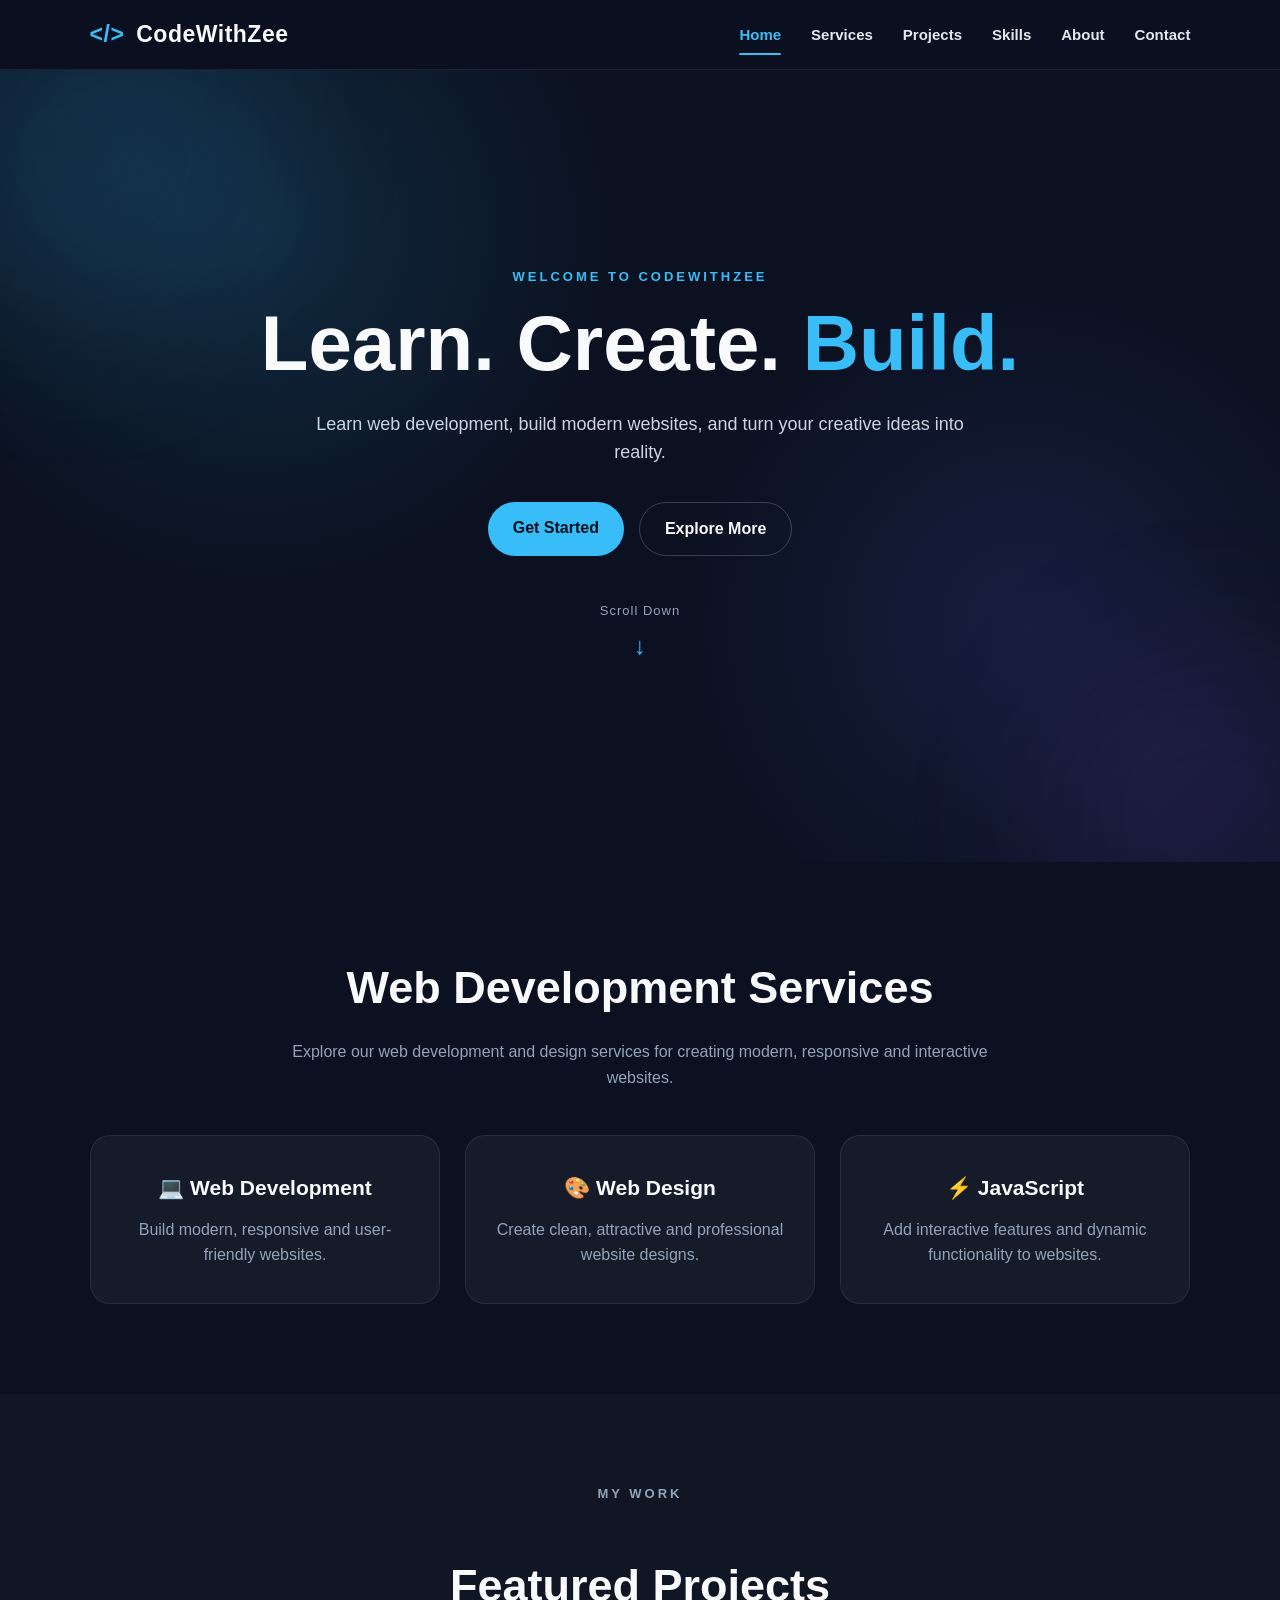
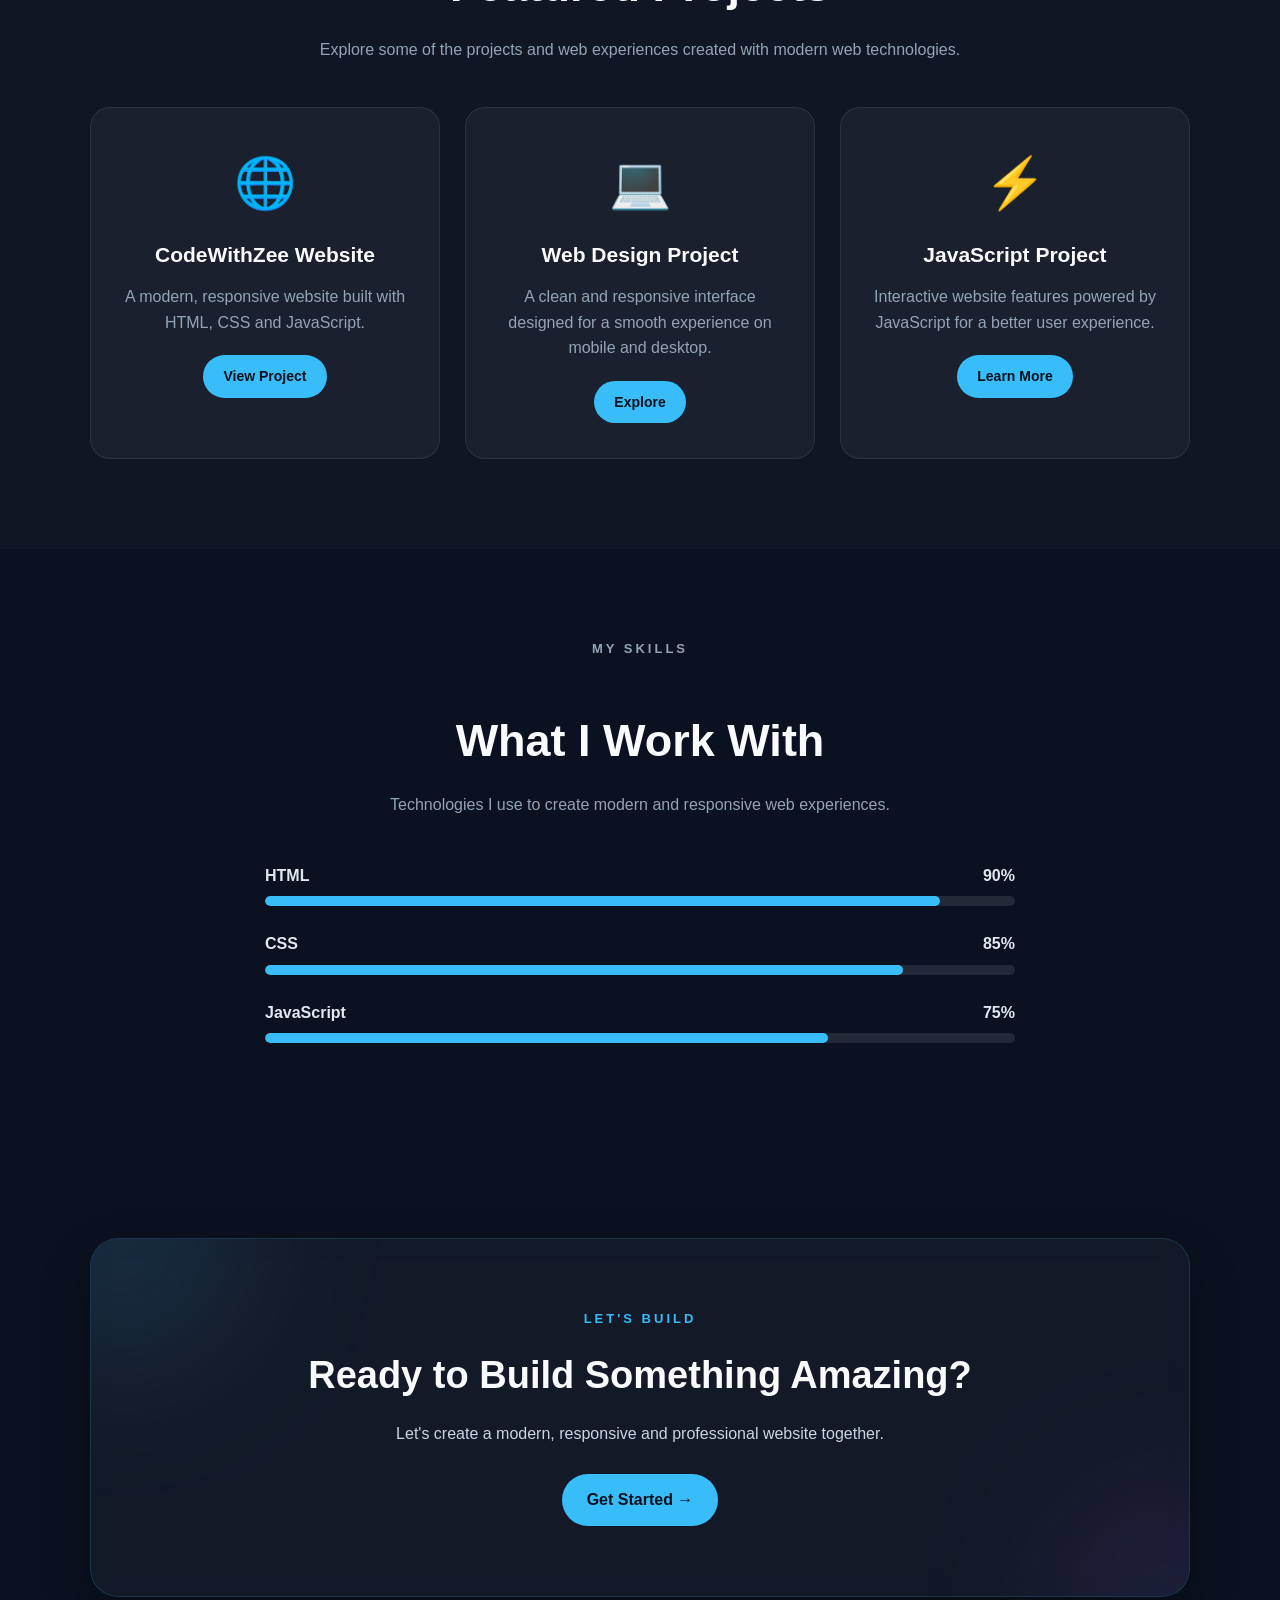
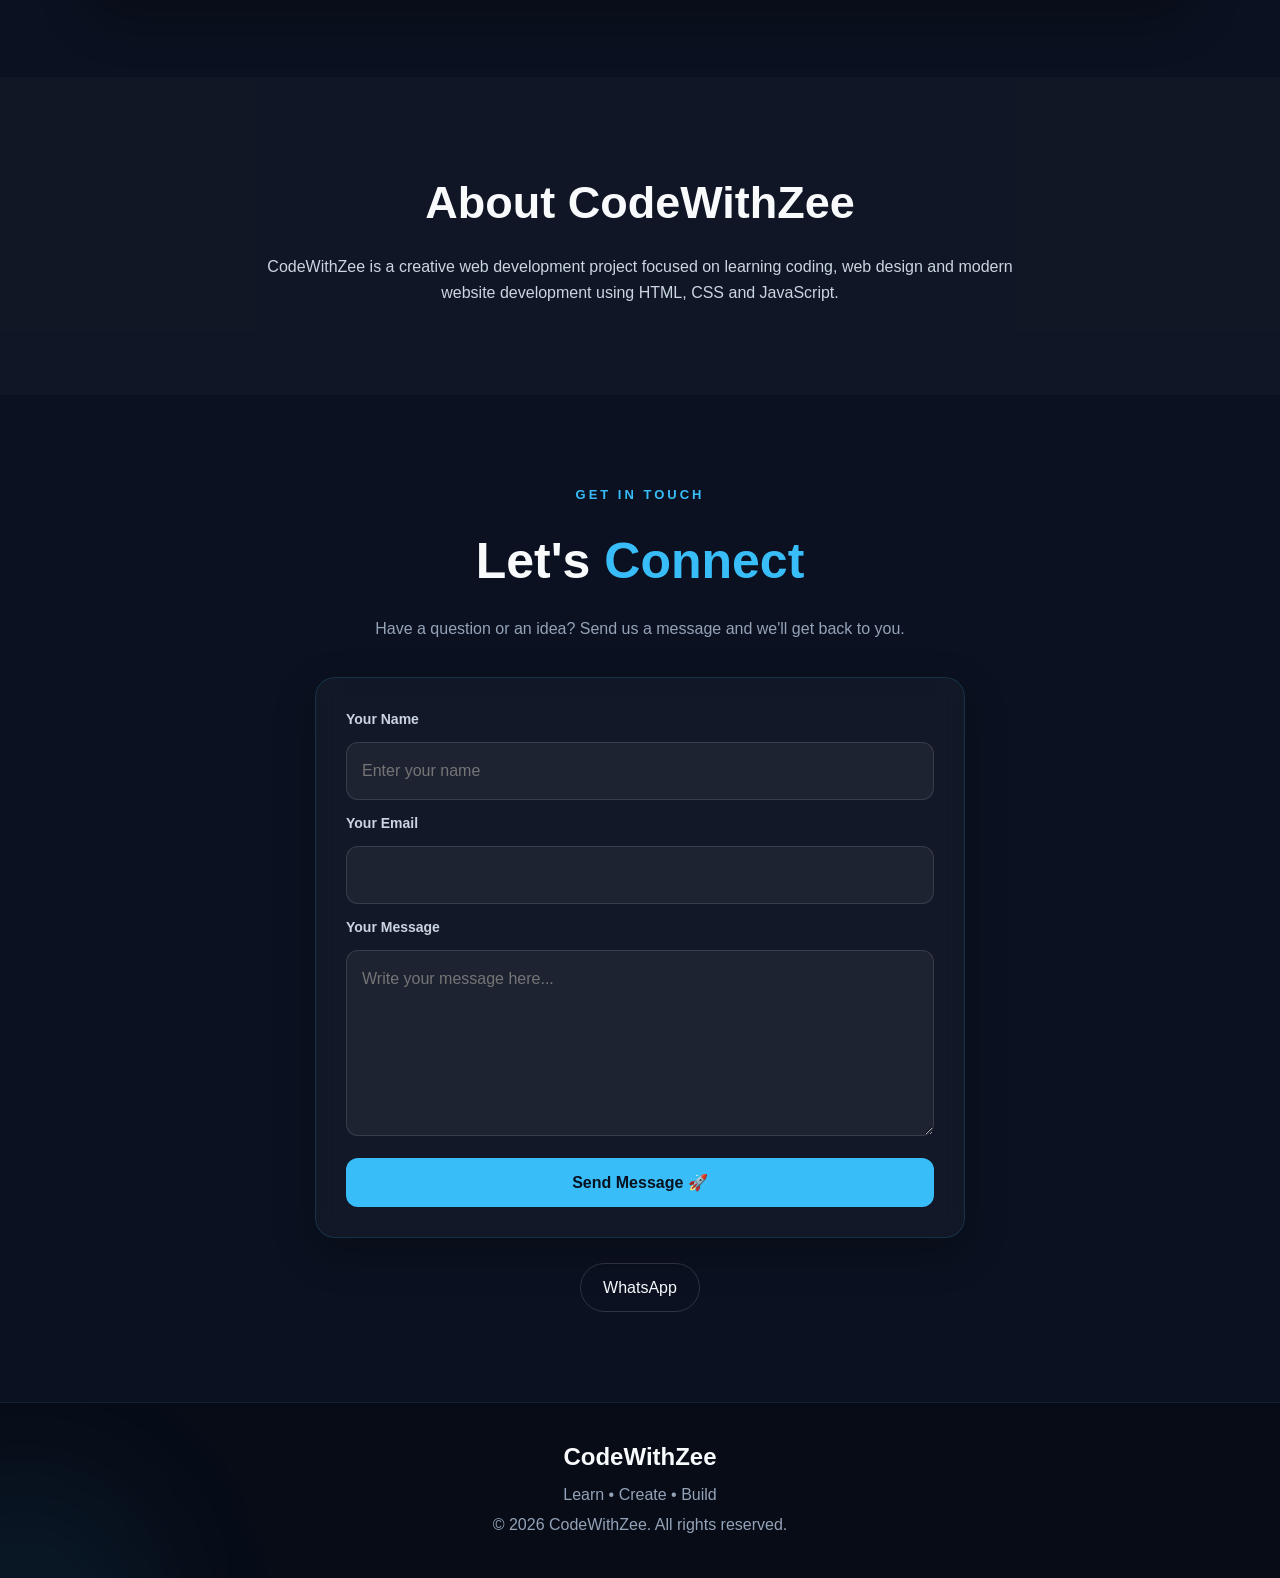
==== index.html @ 635f79d9 "Add files via upload" ====
<!DOCTYPE html><html lang="en"><head>
    <meta charset="UTF-8">
    <meta name="viewport" content="width=device-width, initial-scale=1.0"><meta name="google-site-verification"
    content="DafrLGyubxHYCzfOls7-y7Lkz924nJM7RMqvcfP1oYg">

<title>CodeWithZee | Learn Web Development & Build Modern Websites</title>

<meta name="description"
    content="CodeWithZee helps you learn web development, create modern websites, and build your coding skills with HTML, CSS and JavaScript.">

<meta name="keywords"
    content="CodeWithZee, web development, web design, learn coding, HTML, CSS, JavaScript, modern websites">

<meta name="author" content="CodeWithZee">
<meta name="robots" content="index, follow">

<link rel="canonical"
    href="https://zubairahmad9477-art.github.io/Codex.Zee/">

<!-- Open Graph -->
<meta property="og:title"
    content="CodeWithZee | Learn Web Development">

<meta property="og:description"
    content="Learn web development, create modern websites and build your coding skills with CodeWithZee.">

<meta property="og:type" content="website">

<meta property="og:url"
    content="https://zubairahmad9477-art.github.io/Codex.Zee/">

<link rel="stylesheet" href="style.css">

<link rel="icon"
    type="image/svg+xml"
    href="favicon.svg">

</head><body><!-- NAVIGATION -->
<nav class="navbar" aria-label="Main navigation">

    <div class="logo">
        <span>&lt;/&gt;</span> CodeWithZee
    </div>

    <button
        class="menu-toggle"
        type="button"
        aria-label="Open navigation menu">
        ☰
    </button>

    <div class="nav-links">
        <a href="#home">Home</a>
        <a href="#services">Services</a>
        <a href="#projects">Projects</a>
        <a href="#skills">Skills</a>
        <a href="#about">About</a>
        <a href="#contact">Contact</a>
    </div>

</nav>


<main>

    <!-- HOME -->
    <section id="home" class="hero">

        <div class="hero-content">

            <p class="hero-tag">
                WELCOME TO CODEWITHZEE
            </p>

            <h1>
                Learn. Create. <span>Build.</span>
            </h1>

            <p class="hero-description">
                Learn web development, build modern websites,
                and turn your creative ideas into reality.
            </p>

            <div class="hero-buttons">

                <a href="#services" class="hero-btn">
                    Get Started
                </a>

                <a href="#about"
                    class="hero-btn secondary-btn">
                    Explore More
                </a>

            </div>

            <div class="scroll-indicator">
                <span>Scroll Down</span>
                <div class="scroll-arrow">↓</div>
            </div>

        </div>

    </section>


    <!-- SERVICES -->
    <section id="services" class="section">

        <h2>Web Development Services</h2>

        <p>
            Explore our web development and design services
            for creating modern, responsive and interactive websites.
        </p>

        <div class="cards">

            <article class="card">

                <h3>💻 Web Development</h3>

                <p>
                    Build modern, responsive and
                    user-friendly websites.
                </p>

            </article>


            <article class="card">

                <h3>🎨 Web Design</h3>

                <p>
                    Create clean, attractive and
                    professional website designs.
                </p>

            </article>


            <article class="card">

                <h3>⚡ JavaScript</h3>

                <p>
                    Add interactive features and
                    dynamic functionality to websites.
                </p>

            </article>

        </div>

    </section>


    <!-- PROJECTS -->
    <section id="projects" class="section projects-section">

        <p class="hero-tag">
            MY WORK
        </p>

        <h2>
            Featured Projects
        </h2>

        <p>
            Explore some of the projects and web experiences
            created with modern web technologies.
        </p>

        <div class="cards">

            <article class="card project-card">

                <div class="project-icon">
                    🌐
                </div>

                <h3>
                    CodeWithZee Website
                </h3>

                <p>
                    A modern, responsive website built with
                    HTML, CSS and JavaScript.
                </p>

                <a href="#home" class="hero-btn">
                    View Project
                </a>

            </article>


            <article class="card project-card">

                <div class="project-icon">
                    💻
                </div>

                <h3>
                    Web Design Project
                </h3>

                <p>
                    A clean and responsive interface designed
                    for a smooth experience on mobile and desktop.
                </p>

                <a href="#services" class="hero-btn">
                    Explore
                </a>

            </article>


            <article class="card project-card">

                <div class="project-icon">
                    ⚡
                </div>

                <h3>
                    JavaScript Project
                </h3>

                <p>
                    Interactive website features powered by
                    JavaScript for a better user experience.
                </p>

                <a href="#contact" class="hero-btn">
                    Learn More
                </a>

            </article>

        </div>

    </section>


    <!-- SKILLS -->
    <section id="skills" class="section skills-section">

        <p class="hero-tag">
            MY SKILLS
        </p>

        <h2>
            What I Work With
        </h2>

        <p>
            Technologies I use to create modern and responsive
            web experiences.
        </p>

        <div class="skills-list">

            <div class="skill">

                <div class="skill-info">
                    <span>HTML</span>
                    <span>90%</span>
                </div>

                <div class="skill-bar">
                    <span style="width: 90%;"></span>
                </div>

            </div>


            <div class="skill">

                <div class="skill-info">
                    <span>CSS</span>
                    <span>85%</span>
                </div>

                <div class="skill-bar">
                    <span style="width: 85%;"></span>
                </div>

            </div>


            <div class="skill">

                <div class="skill-info">
                    <span>JavaScript</span>
                    <span>75%</span>
                </div>

                <div class="skill-bar">
                    <span style="width: 75%;"></span>
                </div>

            </div>

        </div>

    </section>


    <!-- CTA -->
    <section class="cta-section">

        <div class="cta-content">

            <p class="hero-tag">
                LET'S BUILD
            </p>

            <h2>
                Ready to Build Something Amazing?
            </h2>

            <p>
                Let's create a modern, responsive and professional
                website together.
            </p>

            <a href="#contact" class="hero-btn">
                Get Started →
            </a>

        </div>

    </section>


    <!-- ABOUT -->
    <section id="about" class="section">

        <h2>
            About CodeWithZee
        </h2>

        <p>
            CodeWithZee is a creative web development project
            focused on learning coding, web design and modern
            website development using HTML, CSS and JavaScript.
        </p>

    </section>


    <!-- CONTACT -->
    <section id="contact"
        class="section contact-section">

        <div class="contact-container">

            <div class="contact-heading">

                <p class="contact-tag">
                    GET IN TOUCH
                </p>

                <h2>
                    Let's <span>Connect</span>
                </h2>

                <p>
                    Have a question or an idea?
                    Send us a message and we'll get back to you.
                </p>

            </div>

            <!-- CONTACT FORM -->
<form
    class="contact-form"
    action="https://formspree.io/f/xoeqkjyp"
    method="POST">

    <label for="name">Your Name</label>
    <input
        type="text"
        id="name"
        name="name"
        placeholder="Enter your name"
        autocomplete="name"
        required>

    <label for="email">Your Email</label>
    <input
        type="email"
        id="email"
        name="email"
        placeholder "your email"
        autocomplete="email"
        required>

    <label for="message">Your Message</label>
    <textarea
        id="message"
        name="message"
        placeholder="Write your message here..."
        rows="6"
        required></textarea>

    <button type="submit">
        Send Message 🚀
    </button>
</form>
            <!-- SOCIAL LINKS -->
            <div class="social-links">

                <a
                    href="https://wa.me/923018339477"
                    class="social-btn"
                    target="_blank"
                    rel="noopener">
                    WhatsApp
                </a>

            </div>

        </div>

    </section>

</main>


<!-- FOOTER -->
<footer>

    <h2>
        CodeWithZee
    </h2>

    <p>
        Learn • Create • Build
    </p>

    <p>
        © 2026 CodeWithZee. All rights reserved.
    </p>

</footer>


<!-- BACK TO TOP -->
<button
    id="top-btn"
    aria-label="Back to top">
    ↑
</button>


<!-- JAVASCRIPT -->
<script src="script.js"></script>

</body></html>
---- style.css ----
* {
  margin: 0;
  padding: 0;
  box-sizing: border-box;
  }

html {
scroll-behavior: smooth;
}

body {
font-family: Arial, sans-serif;
background: #0b1120;
color: #f8fafc;
line-height: 1.6;
overflow-x: hidden;
}

/* =========================
NAVBAR
========================= */

.navbar {
width: 100%;
min-height: 70px;
padding: 15px 7%;
display: flex;
align-items: center;
justify-content: space-between;
position: sticky;
top: 0;
z-index: 1000;
background: rgba(11, 17, 32, 0.92);
backdrop-filter: blur(12px);
border-bottom: 1px solid rgba(255, 255, 255, 0.08);
}

.logo {
font-size: 23px;
font-weight: 700;
letter-spacing: 0.5px;
transition: transform 0.3s ease, text-shadow 0.3s ease;
}

.logo:hover {
transform: scale(1.05);
text-shadow: 0 0 15px rgba(56, 189, 248, 0.7);
}

.logo span {
color: #38bdf8;
margin-right: 5px;
display: inline-block;
transition: transform 0.4s ease;
}

.logo:hover span {
transform: rotate(-8deg) scale(1.1);
}

.nav-links {
display: flex;
gap: 30px;
}

.nav-links a {
color: #e2e8f0;
text-decoration: none;
font-size: 15px;
font-weight: 600;
transition: 0.3s;
position: relative;
}

.nav-links a:hover,
.nav-links a.active {
color: #38bdf8;
}

.nav-links a.active::after {
content: "";
position: absolute;
left: 0;
bottom: -8px;
width: 100%;
height: 2px;
background: #38bdf8;
border-radius: 5px;
}

.menu-toggle {
display: none;
border: 0;
background: transparent;
color: white;
font-size: 28px;
cursor: pointer;
transition: transform 0.3s ease;
}

.menu-toggle:active {
transform: scale(0.9);
}

/* =========================
HERO
========================= */

.hero {
min-height: 88vh;
padding: 100px 7%;
display: flex;
align-items: center;
justify-content: center;
text-align: center;
position: relative;
overflow: hidden;

background:
    radial-gradient(
        circle at 20% 20%,
        rgba(56, 189, 248, 0.15),
        transparent 30%
    ),
    radial-gradient(
        circle at 80% 70%,
        rgba(99, 102, 241, 0.15),
        transparent 30%
    );

}

.hero::before {
content: "";
position: absolute;
width: 350px;
height: 350px;
background: rgba(56, 189, 248, 0.12);
border-radius: 50%;
filter: blur(80px);
top: -100px;
left: -100px;
animation: heroGlow 5s ease-in-out infinite alternate;
}

.hero::after {
content: "";
position: absolute;
width: 300px;
height: 300px;
background: rgba(139, 92, 246, 0.12);
border-radius: 50%;
filter: blur(80px);
bottom: -100px;
right: -80px;
animation: heroGlow 6s ease-in-out infinite alternate;
}

.hero-content {
max-width: 850px;
animation: fadeUp 1s ease forwards;
position: relative;
z-index: 2;
}

.hero-tag,
.contact-tag {
color: #38bdf8;
font-size: 13px;
font-weight: 700;
letter-spacing: 3px;
margin-bottom: 15px;
}

.hero h1 {
font-size: clamp(42px, 8vw, 78px);
line-height: 1.05;
margin-bottom: 25px;
}

.hero h1 span,
.contact-heading h2 span {
color: #38bdf8;
}

.hero-description {
max-width: 650px;
margin: auto;
color: #cbd5e1;
font-size: 18px;
}

.hero-buttons {
margin-top: 35px;
display: flex;
justify-content: center;
gap: 15px;
flex-wrap: wrap;
}

.hero-btn {
display: inline-block;
padding: 13px 25px;
border-radius: 30px;
background: #38bdf8;
color: #07111f;
text-decoration: none;
font-weight: 700;
transition: 0.3s;
}

.hero-btn:hover {
transform: translateY(-4px);
box-shadow: 0 12px 30px rgba(56, 189, 248, 0.25);
}

.secondary-btn {
background: transparent;
color: #f8fafc;
border: 1px solid rgba(255, 255, 255, 0.2);
}

/* =========================
SCROLL INDICATOR
========================= */

.scroll-indicator {
margin-top: 45px;
text-align: center;
animation: scrollFloat 2s ease-in-out infinite;
}

.scroll-indicator span {
display: block;
font-size: 13px;
color: #94a3b8;
letter-spacing: 1px;
}

.scroll-arrow {
font-size: 24px;
color: #38bdf8;
margin-top: 5px;
}

/* =========================
SECTIONS
========================= */

.section {
padding: 90px 7%;
text-align: center;
}

.section h2 {
font-size: clamp(30px, 5vw, 45px);
margin-bottom: 15px;
}

.section > p {
max-width: 700px;
margin: 0 auto 45px;
color: #94a3b8;
}

/* =========================
CARDS
========================= */

.cards {
max-width: 1100px;
margin: auto;
display: grid;
grid-template-columns: repeat(3, 1fr);
gap: 25px;
}

.card {
padding: 35px 25px;
border-radius: 20px;
background: rgba(255, 255, 255, 0.045);
border: 1px solid rgba(255, 255, 255, 0.08);
transition: 0.35s;
}

.card:hover {
transform: translateY(-10px);
border-color: rgba(56, 189, 248, 0.5);
box-shadow: 0 18px 40px rgba(0, 0, 0, 0.25);
}

.card h3 {
margin-bottom: 12px;
font-size: 21px;
}

.card p {
color: #94a3b8;
}

/* =========================
PROJECTS
========================= */

.projects-section {
background: rgba(255, 255, 255, 0.018);
}

.project-card {
display: flex;
flex-direction: column;
align-items: center;
}

.project-icon {
font-size: 50px;
margin-bottom: 15px;
}

.project-card .hero-btn {
margin-top: 20px;
padding: 10px 20px;
font-size: 14px;
}

/* =========================
SKILLS
========================= */

.skills-section {
max-width: 1000px;
margin: auto;
}

.skills-list {
max-width: 750px;
margin: 40px auto 0;
text-align: left;
}

.skill {
margin-bottom: 25px;
}

.skill-info {
display: flex;
justify-content: space-between;
margin-bottom: 8px;
font-weight: 700;
color: #e2e8f0;
}

.skill-bar {
width: 100%;
height: 10px;
border-radius: 20px;
background: rgba(255, 255, 255, 0.1);
overflow: hidden;
}

.skill-bar span {
display: block;
height: 100%;
border-radius: 20px;
background: #38bdf8;
transform-origin: left;
animation: skillFill 1.5s ease forwards;
}

/* =========================
CTA
========================= */

.cta-section {
max-width: 1100px;
margin: 80px auto;
padding: 70px 25px;
text-align: center;
border: 1px solid rgba(56, 189, 248, 0.18);
border-radius: 28px;
background: rgba(255, 255, 255, 0.035);
backdrop-filter: blur(12px);
box-shadow: 0 20px 50px rgba(0, 0, 0, 0.3);
position: relative;
overflow: hidden;
}

.cta-section::before {
content: "";
position: absolute;
width: 260px;
height: 260px;
border-radius: 50%;
background: rgba(56, 189, 248, 0.12);
filter: blur(70px);
top: -130px;
left: -100px;
animation: ctaGlow 5s ease-in-out infinite alternate;
}

.cta-section::after {
content: "";
position: absolute;
width: 240px;
height: 240px;
border-radius: 50%;
background: rgba(139, 92, 246, 0.1);
filter: blur(70px);
bottom: -130px;
right: -100px;
animation: ctaGlow 6s ease-in-out infinite alternate;
}

.cta-content {
position: relative;
z-index: 2;
}

.cta-content h2 {
font-size: 38px;
margin: 12px 0 15px;
}

.cta-content p:not(.hero-tag) {
max-width: 600px;
margin: 0 auto 28px;
color: #cbd5e1;
}

/* =========================
ABOUT
========================= */

#about {
background: rgba(255, 255, 255, 0.025);
}

#about p {
max-width: 750px;
margin: auto;
color: #cbd5e1;
}

/* =========================
CONTACT
========================= */

.contact-section {
position: relative;
overflow: hidden;
}

.contact-container {
max-width: 750px;
margin: auto;
}

.contact-heading h2 {
font-size: clamp(32px, 6vw, 50px);
margin-bottom: 15px;
}

.contact-heading > p:last-child {
color: #94a3b8;
margin-bottom: 35px;
}

.contact-form {
max-width: 650px;
margin: 35px auto 0;
padding: 30px;
border: 1px solid rgba(56, 189, 248, 0.15);
border-radius: 20px;
background: rgba(255, 255, 255, 0.03);
backdrop-filter: blur(10px);
box-shadow: 0 15px 40px rgba(0, 0, 0, 0.25);
display: flex;
flex-direction: column;
gap: 12px;
text-align: left;
}

.contact-form label {
font-size: 14px;
color: #cbd5e1;
font-weight: 600;
}

.contact-form input,
.contact-form textarea {
width: 100%;
padding: 15px;
border-radius: 12px;
border: 1px solid rgba(255, 255, 255, 0.12);
outline: none;
background: rgba(255, 255, 255, 0.05);
color: white;
font: inherit;
resize: vertical;
transition: border-color 0.3s ease, box-shadow 0.3s ease;
}

.contact-form input:focus,
.contact-form textarea:focus {
border-color: #38bdf8;
box-shadow: 0 0 15px rgba(56, 189, 248, 0.15);
}

.contact-form button {
margin-top: 10px;
padding: 15px;
border: none;
border-radius: 12px;
background: #38bdf8;
color: #07111f;
font-weight: 700;
font-size: 16px;
cursor: pointer;
transition: transform 0.3s ease, box-shadow 0.3s ease;
}

.contact-form button:hover {
transform: translateY(-3px);
box-shadow: 0 10px 25px rgba(56, 189, 248, 0.25);
}

.social-links {
margin-top: 25px;
}

.social-btn {
display: inline-block;
padding: 11px 22px;
border-radius: 25px;
border: 1px solid rgba(255, 255, 255, 0.15);
color: #f8fafc;
text-decoration: none;
transition: 0.3s;
}

.social-btn:hover {
border-color: #38bdf8;
color: #38bdf8;
}

/* =========================
FOOTER
========================= */

footer {
padding: 35px 7%;
text-align: center;
background: #070c17;
border-top: 1px solid rgba(56, 189, 248, 0.12);
position: relative;
overflow: hidden;
}

footer::before {
content: "";
position: absolute;
width: 250px;
height: 250px;
border-radius: 50%;
background: rgba(56, 189, 248, 0.08);
filter: blur(70px);
left: -100px;
bottom: -150px;
pointer-events: none;
}

footer h2,
footer p {
position: relative;
z-index: 2;
}

footer h2 {
margin-bottom: 5px;
}

footer p {
color: #94a3b8;
margin: 5px;
}

/* =========================
BACK TO TOP
========================= */

#top-btn {
position: fixed;
right: 20px;
bottom: 20px;
width: 45px;
height: 45px;
border: none;
border-radius: 50%;
background: #38bdf8;
color: #07111f;
font-size: 22px;
font-weight: bold;
cursor: pointer;
display: none;
z-index: 900;
}

/* =========================
ANIMATIONS
========================= */

@keyframes fadeUp {
from {
opacity: 0;
transform: translateY(30px);
}

to {
    opacity: 1;
    transform: translateY(0);
}

}

@keyframes skillFill {
from {
transform: scaleX(0);
}

to {
    transform: scaleX(1);
}

}

@keyframes heroGlow {
from {
transform: translate(0, 0) scale(1);
}

to {
    transform: translate(30px, -20px) scale(1.15);
}

}

@keyframes ctaGlow {
from {
transform: translate(0, 0);
}

to {
    transform: translate(25px, -20px) scale(1.1);
}

}

@keyframes scrollFloat {
0%,
100% {
transform: translateY(0);
}

50% {
    transform: translateY(8px);
}

}

/* =========================
MOBILE
========================= */

@media (max-width: 768px) {

.navbar {
    padding: 14px 5%;
}

.menu-toggle {
    display: block;
}

.nav-links {
    position: absolute;
    top: 70px;
    left: 0;
    width: 100%;
    padding: 20px;
    display: flex;
    flex-direction: column;
    gap: 18px;
    text-align: center;
    background: #0b1120;
    border-bottom: 1px solid rgba(255, 255, 255, 0.08);

    opacity: 0;
    transform: translateY(-10px);
    pointer-events: none;
    transition: opacity 0.3s ease, transform 0.3s ease;
}

.nav-links.active {
    opacity: 1;
    transform: translateY(0);
    pointer-events: auto;
}

.hero {
    min-height: 80vh;
    padding: 80px 5%;
}

.hero-description {
    font-size: 16px;
}

.section {
    padding: 70px 5%;
}

.cards {
    grid-template-columns: 1fr;
}

.card {
    padding: 30px 22px;
}

.hero-buttons {
    flex-direction: column;
    align-items: stretch;
}

.hero-btn {
    text-align: center;
}

.contact-container {
    width: 100%;
}

.contact-form {
    width: 100%;
    padding: 22px;
}

.project-card {
    width: 100%;
}

.skills-list {
    width: 100%;
}

.skill {
    margin-bottom: 22px;
}

.cta-section {
    margin: 60px 15px;
    padding: 50px 20px;
}

.cta-content h2 {
    font-size: 28px;
}

}

/* =========================
SMALL PHONES
========================= */

@media (max-width: 380px) {

.logo {
    font-size: 19px;
}

.hero h1 {
    font-size: 38px;
}

.section {
    padding-left: 4%;
    padding-right: 4%;
}

}
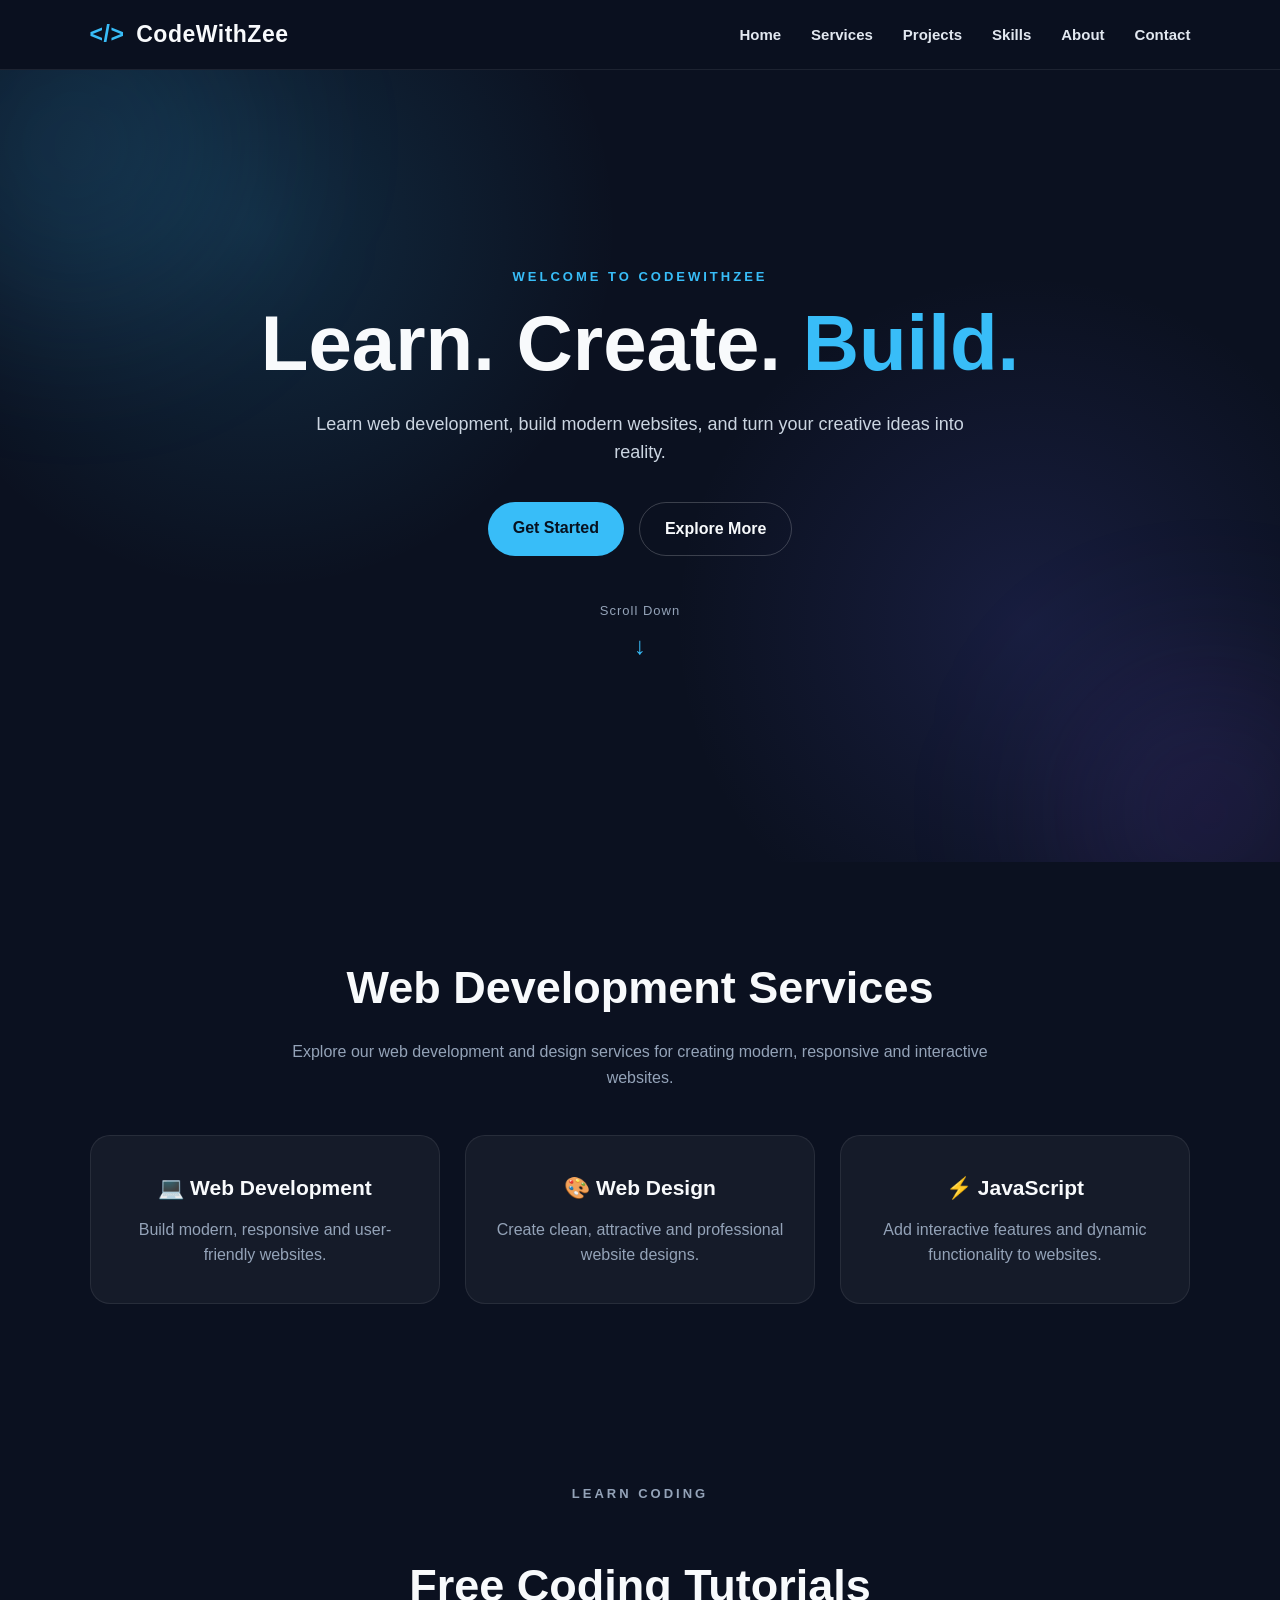
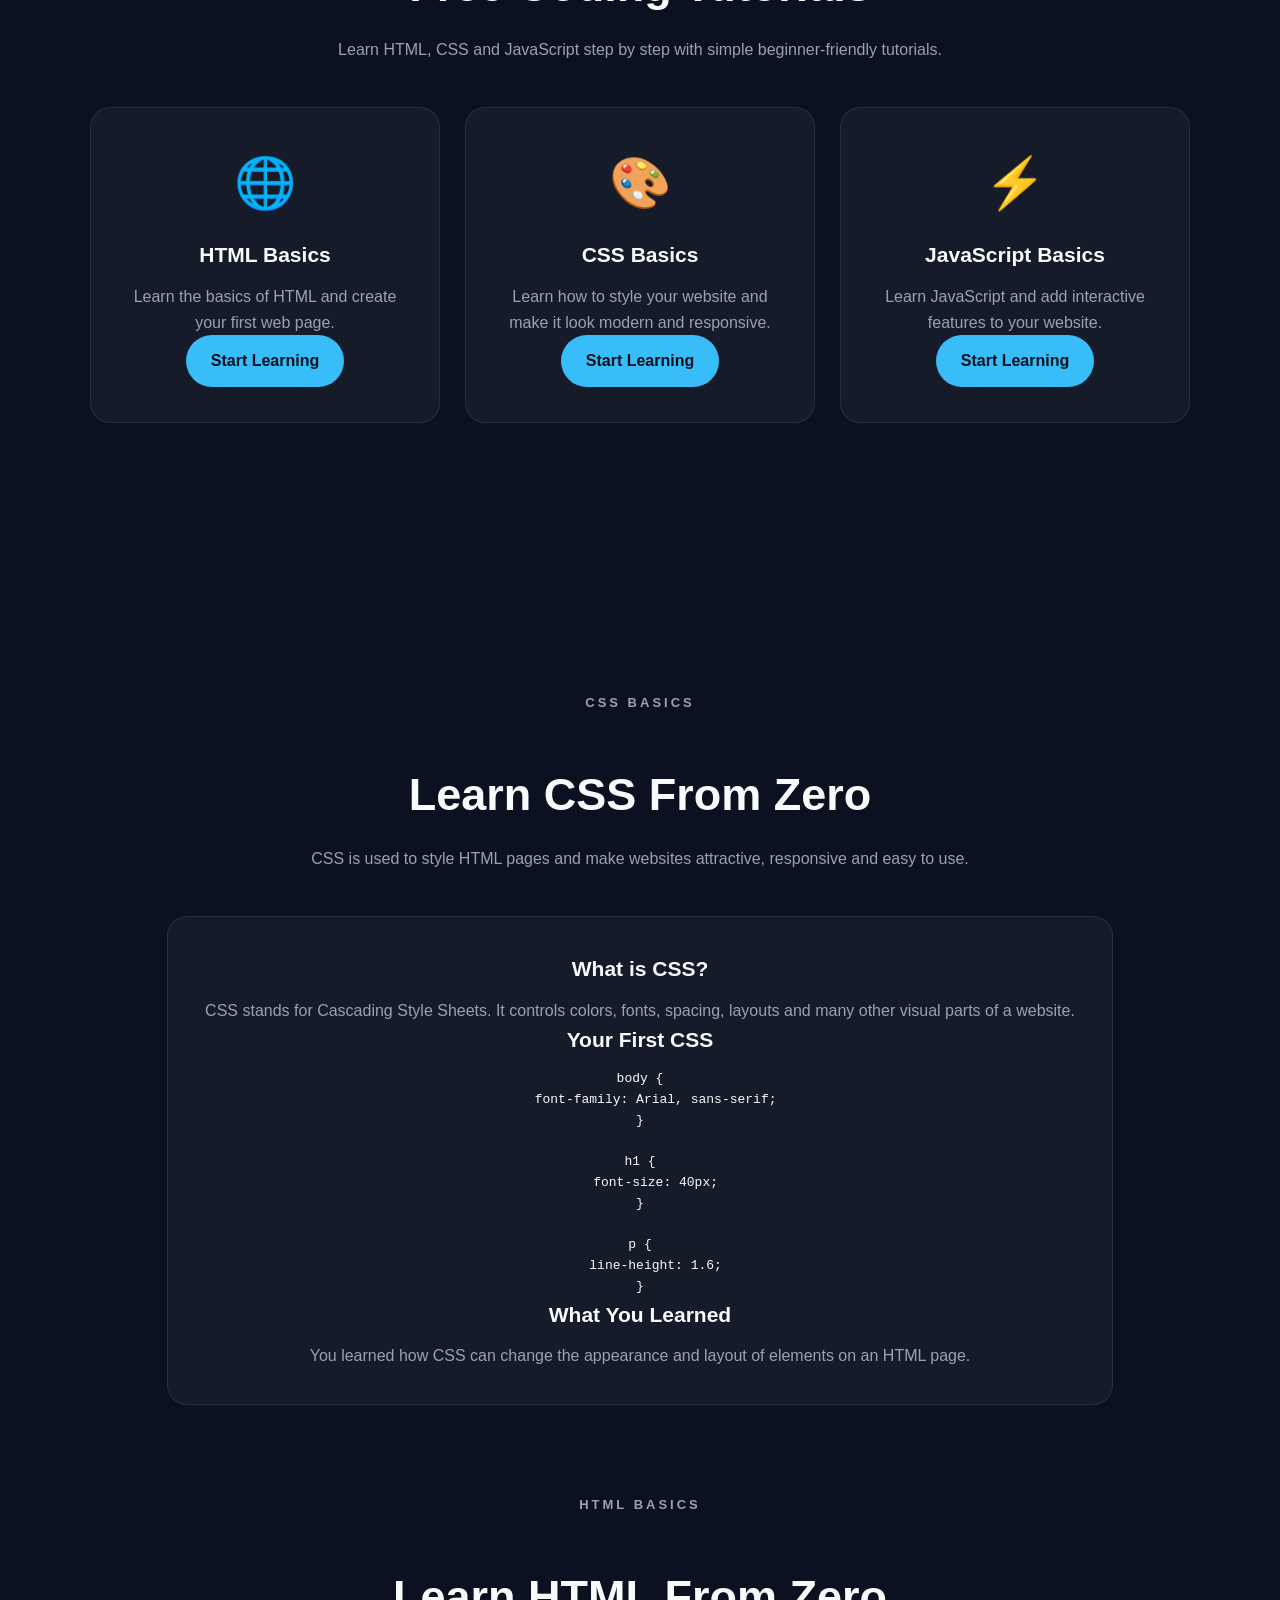
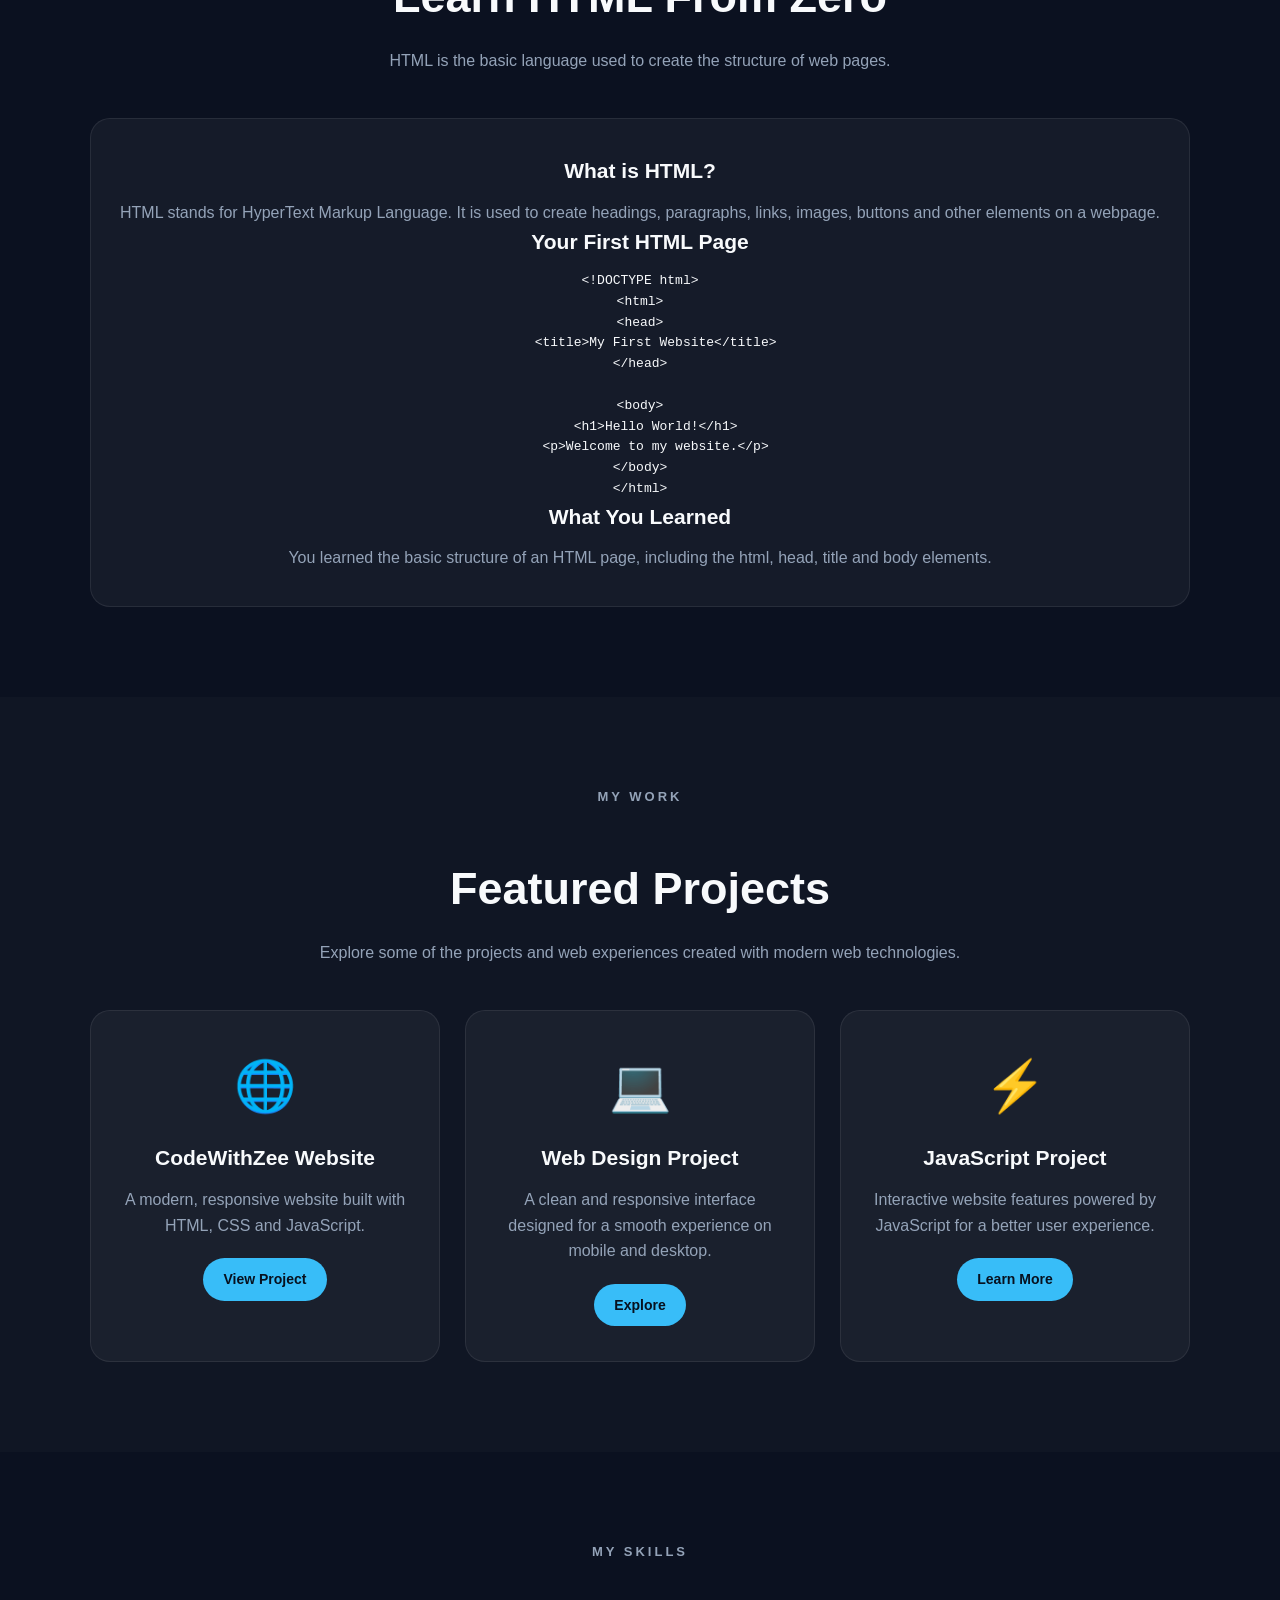
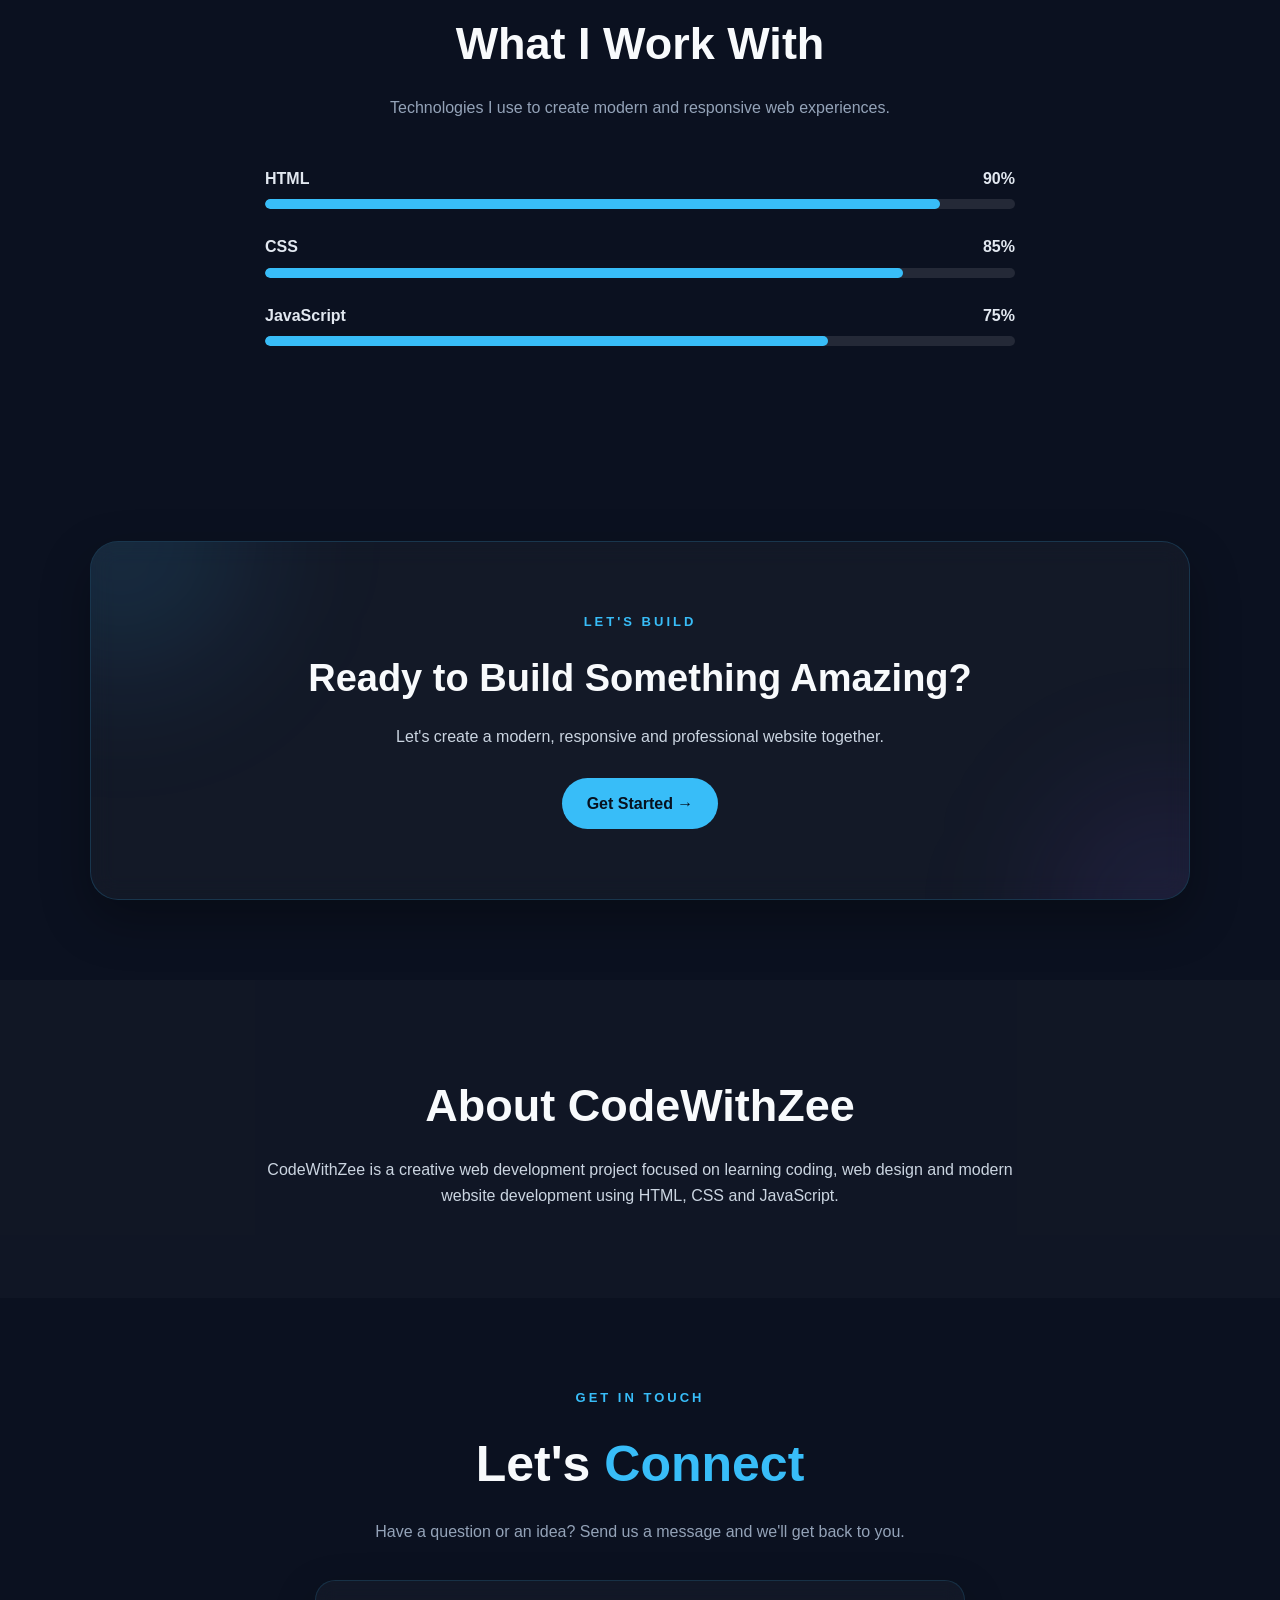
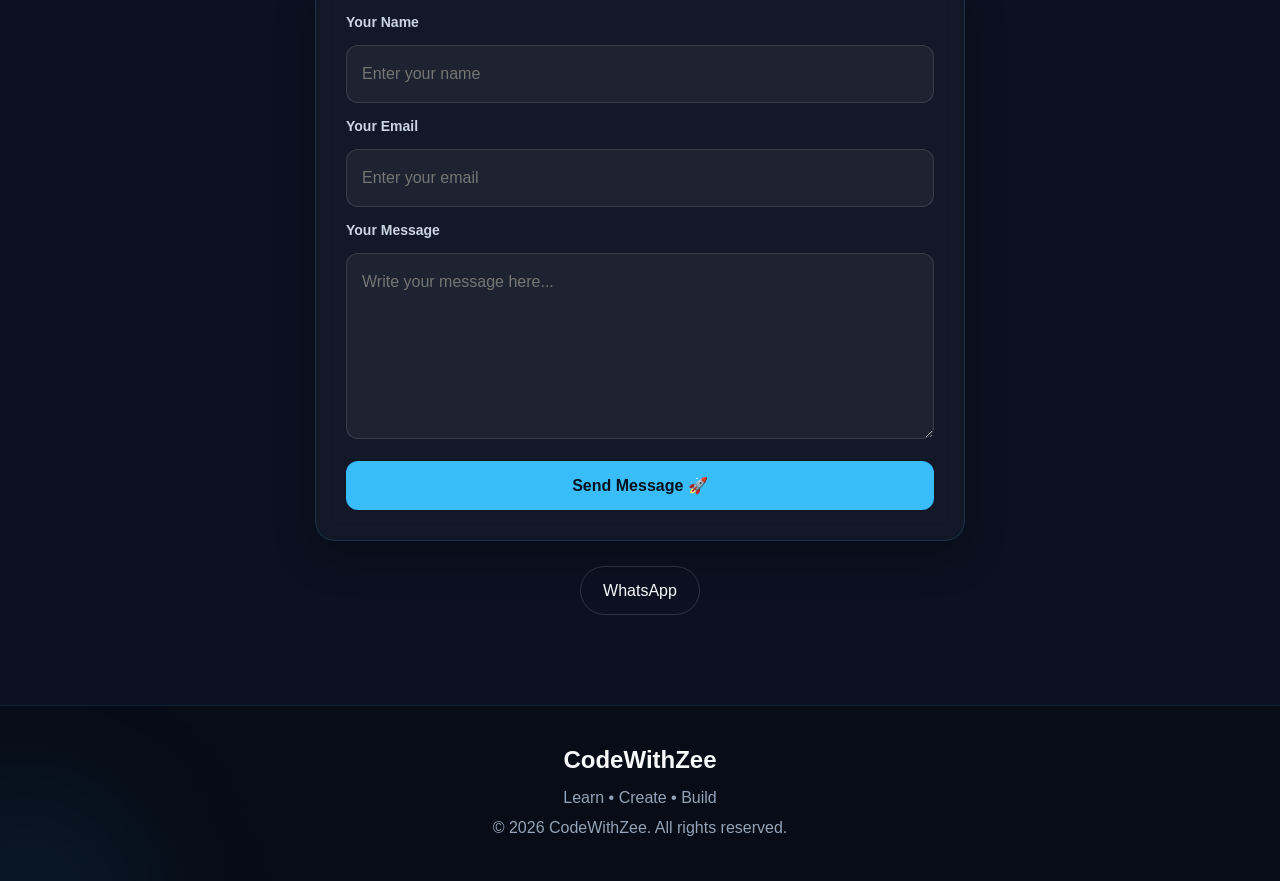
==== commit f0311ed9: "Add files via upload" ====
--- a/index.html
+++ b/index.html
@@ -155,7 +155,147 @@
 
     </section>
 
-
+<section id="tutorials" class="section">
+    <p class="hero-tag">LEARN CODING</p>
+
+    <h2>Free Coding Tutorials</h2>
+
+    <p>
+        Learn HTML, CSS and JavaScript step by step with
+        simple beginner-friendly tutorials.
+    </p>
+
+    <div class="cards">
+
+        <article class="card">
+            <div class="project-icon">🌐</div>
+
+            <h3>HTML Basics</h3>
+
+            <p>
+                Learn the basics of HTML and create your
+                first web page.
+            </p>
+
+            <a href="#html-tutorial" class="hero-btn">
+                Start Learning
+            </a>
+        </article>
+
+        <article class="card">
+            <div class="project-icon">🎨</div>
+
+            <h3>CSS Basics</h3>
+
+            <p>
+                Learn how to style your website and make
+                it look modern and responsive.
+            </p>
+
+            <a href="#css-tutorial" class="hero-btn">
+                Start Learning
+            </a>
+        </article>
+
+        <article class="card">
+            <div class="project-icon">⚡</div>
+
+            <h3>JavaScript Basics</h3>
+
+            <p>
+                Learn JavaScript and add interactive
+                features to your website.
+            </p>
+
+            <a href="#js-tutorial" class="hero-btn">
+                Start Learning
+            </a>
+        </article>
+
+    </div>
+</section>
+  <section id="html-tutorial" class="section">
+    <section id="css-tutorial" class="section">
+    <p class="hero-tag">CSS BASICS</p>
+
+    <h2>Learn CSS From Zero</h2>
+
+    <p>
+        CSS is used to style HTML pages and make websites
+        attractive, responsive and easy to use.
+    </p>
+
+    <div class="card">
+        <h3>What is CSS?</h3>
+
+        <p>
+            CSS stands for Cascading Style Sheets.
+            It controls colors, fonts, spacing, layouts and
+            many other visual parts of a website.
+        </p>
+
+        <h3>Your First CSS</h3>
+
+        <pre><code>body {
+    font-family: Arial, sans-serif;
+}
+
+h1 {
+    font-size: 40px;
+}
+
+p {
+    line-height: 1.6;
+}</code></pre>
+
+        <h3>What You Learned</h3>
+
+        <p>
+            You learned how CSS can change the appearance
+            and layout of elements on an HTML page.
+        </p>
+    </div>
+    </section>
+    <p class="hero-tag">HTML BASICS</p>
+
+    <h2>Learn HTML From Zero</h2>
+
+    <p>
+        HTML is the basic language used to create the structure
+        of web pages.
+    </p>
+
+    <div class="card">
+        <h3>What is HTML?</h3>
+
+        <p>
+            HTML stands for HyperText Markup Language.
+            It is used to create headings, paragraphs, links,
+            images, buttons and other elements on a webpage.
+        </p>
+
+        <h3>Your First HTML Page</h3>
+
+        <pre><code>&lt;!DOCTYPE html&gt;
+&lt;html&gt;
+&lt;head&gt;
+    &lt;title&gt;My First Website&lt;/title&gt;
+&lt;/head&gt;
+
+&lt;body&gt;
+    &lt;h1&gt;Hello World!&lt;/h1&gt;
+    &lt;p&gt;Welcome to my website.&lt;/p&gt;
+&lt;/body&gt;
+&lt;/html&gt;</code></pre>
+
+        <h3>What You Learned</h3>
+
+        <p>
+            You learned the basic structure of an HTML page,
+            including the html, head, title and body elements.
+        </p>
+    </div>
+  </section>
     <!-- PROJECTS -->
     <section id="projects" class="section projects-section">
 
@@ -379,24 +519,23 @@
     class="contact-form"
     action="https://formspree.io/f/xoeqkjyp"
     method="POST">
-
-    <label for="name">Your Name</label>
-    <input
-        type="text"
-        id="name"
-        name="name"
-        placeholder="Enter your name"
-        autocomplete="name"
-        required>
-
-    <label for="email">Your Email</label>
-    <input
-        type="email"
-        id="email"
-        name="email"
-        placeholder "your email"
-        autocomplete="email"
-        required>
+<label for="name">Your Name</label>
+<input
+    type="text"
+    id="name"
+    name="name"
+    placeholder="Enter your name"
+    autocomplete="name"
+    required>
+
+<label for="email">Your Email</label>
+<input
+    type="email"
+    id="email"
+    name="email"
+    placeholder="Enter your email"
+    autocomplete="email"
+    required>
 
     <label for="message">Your Message</label>
     <textarea
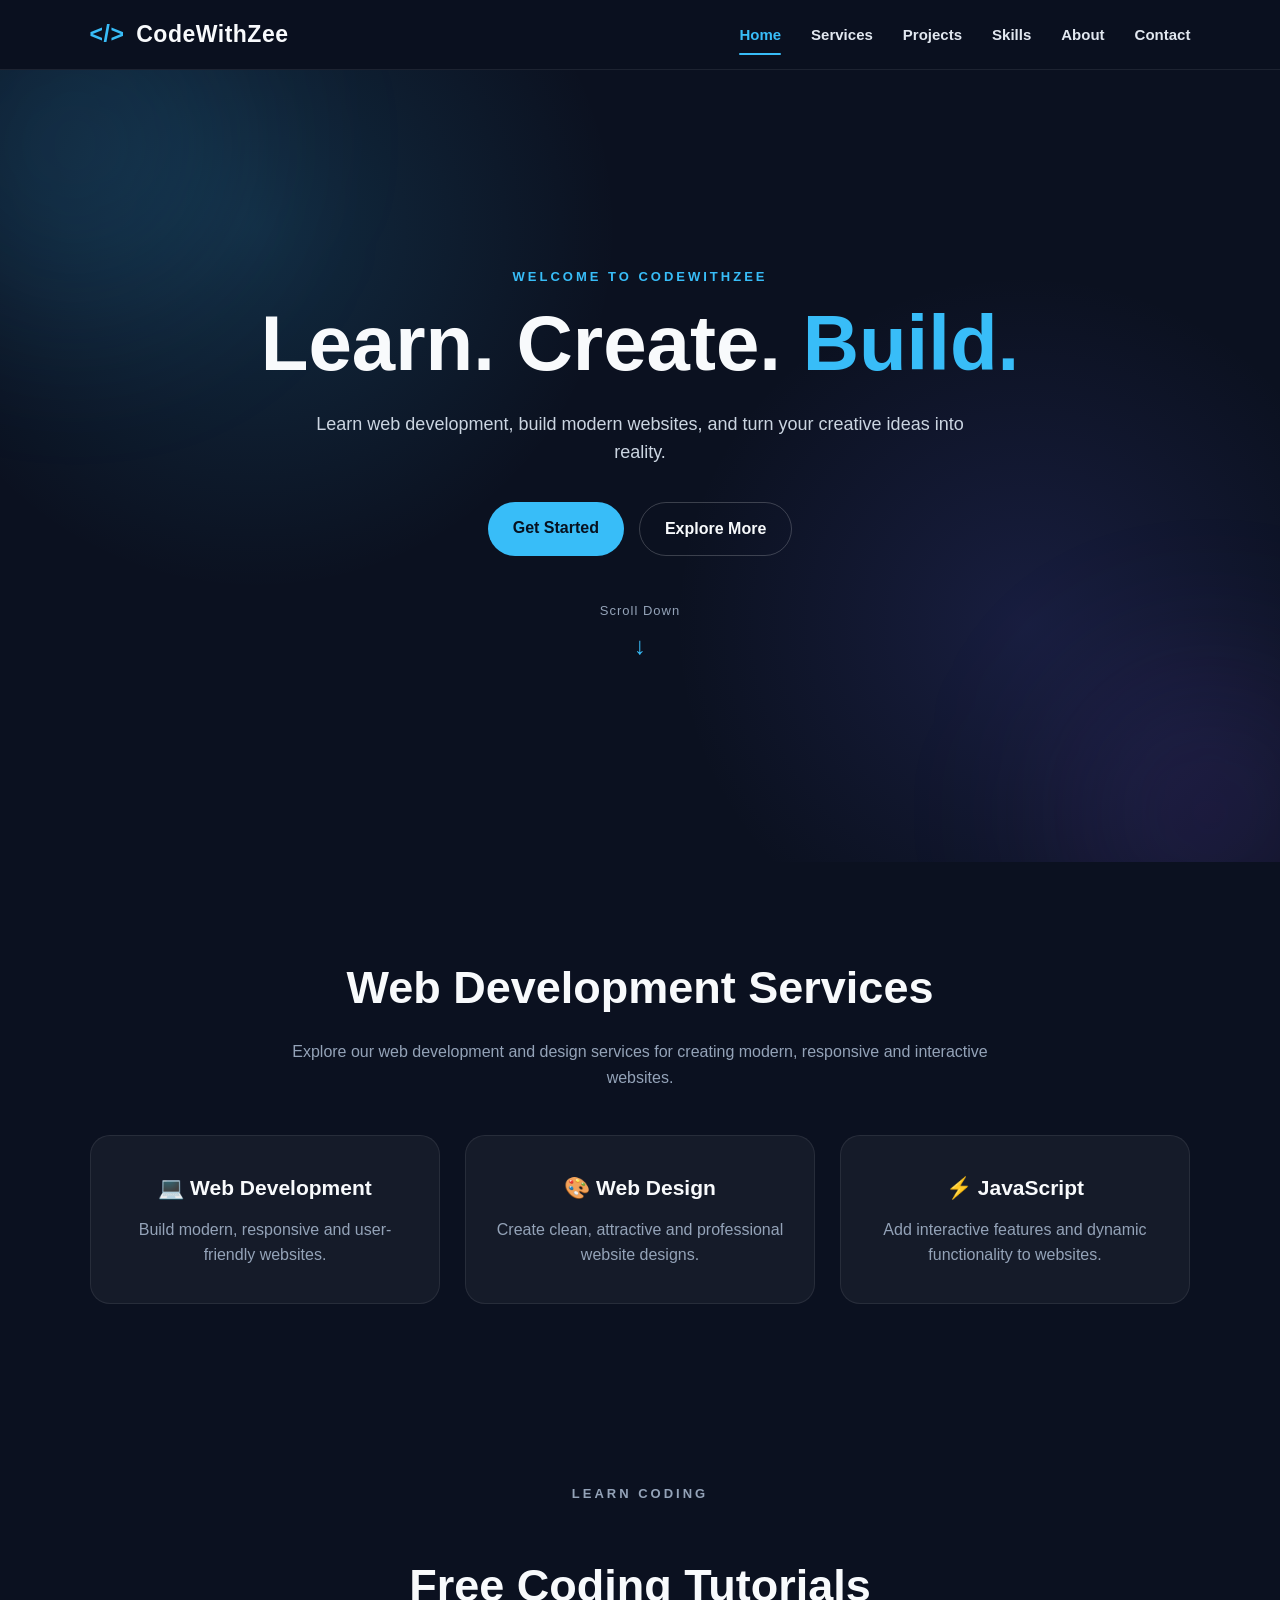
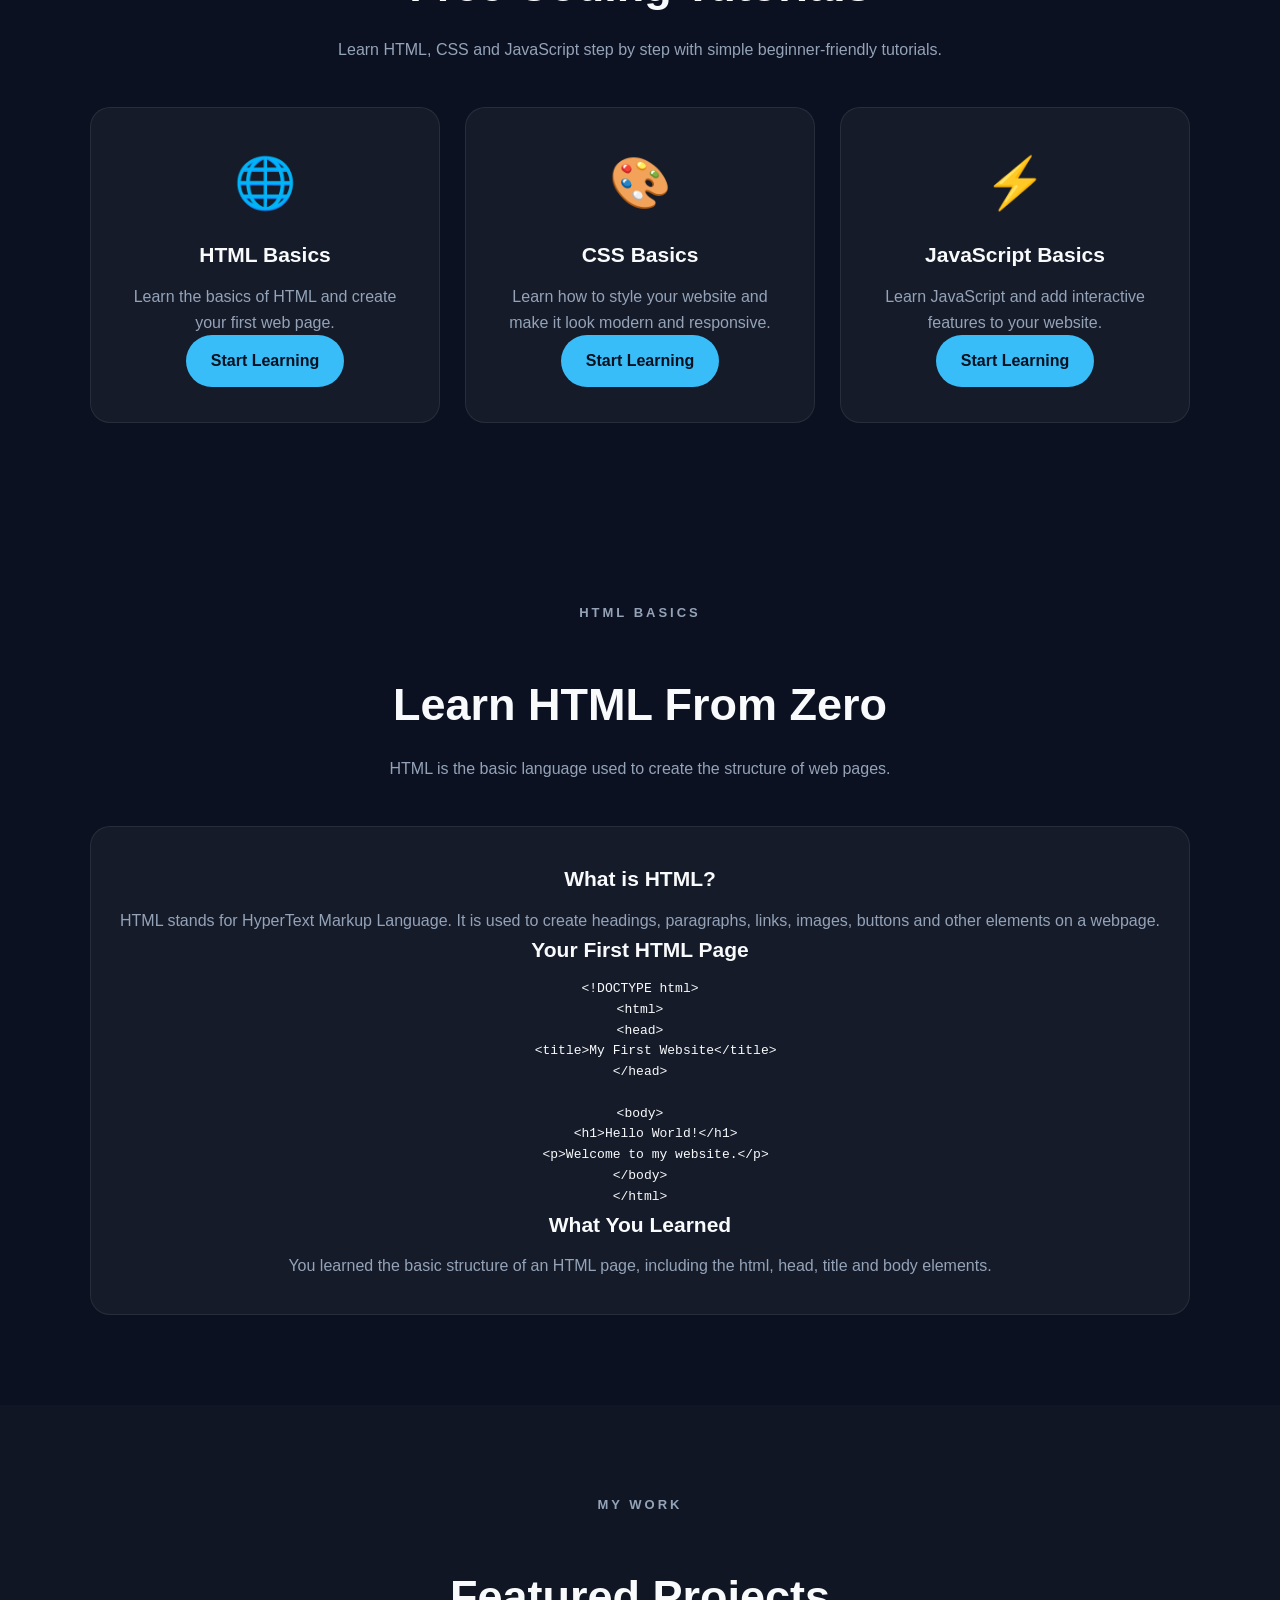
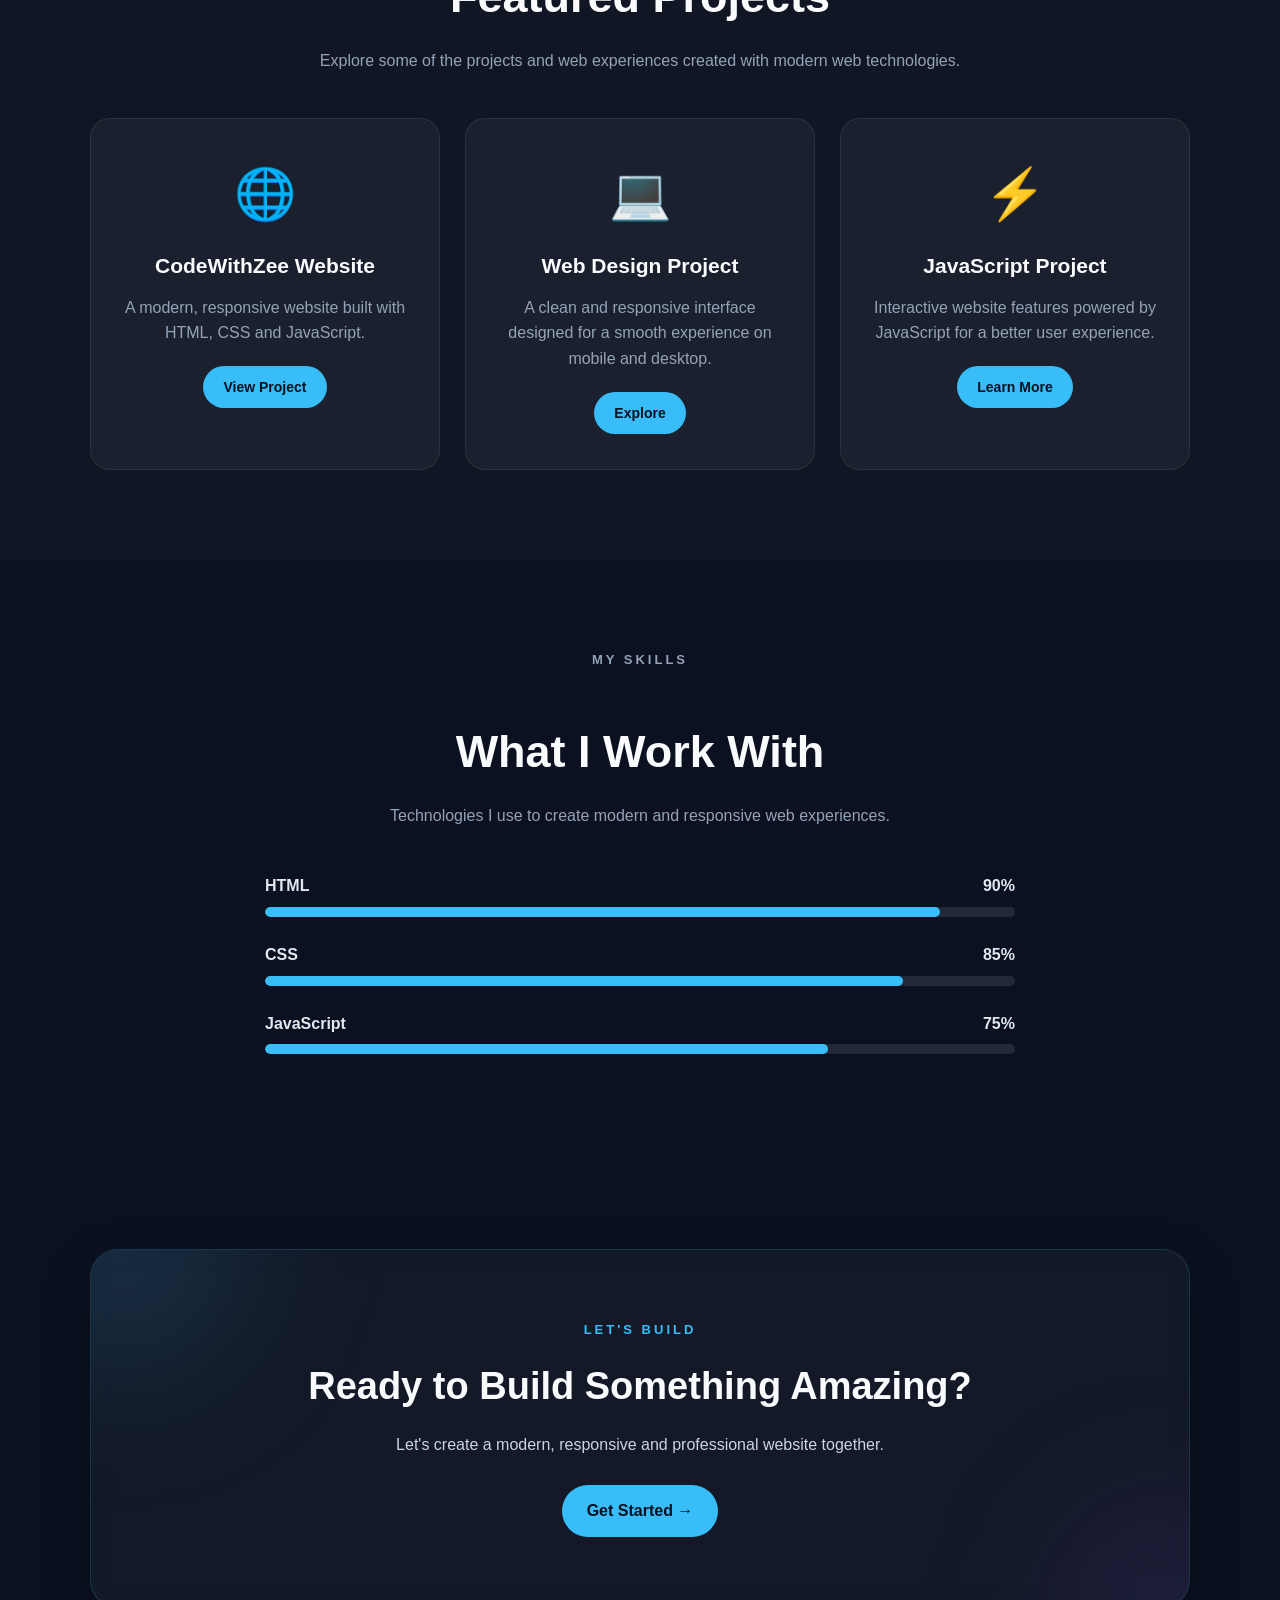
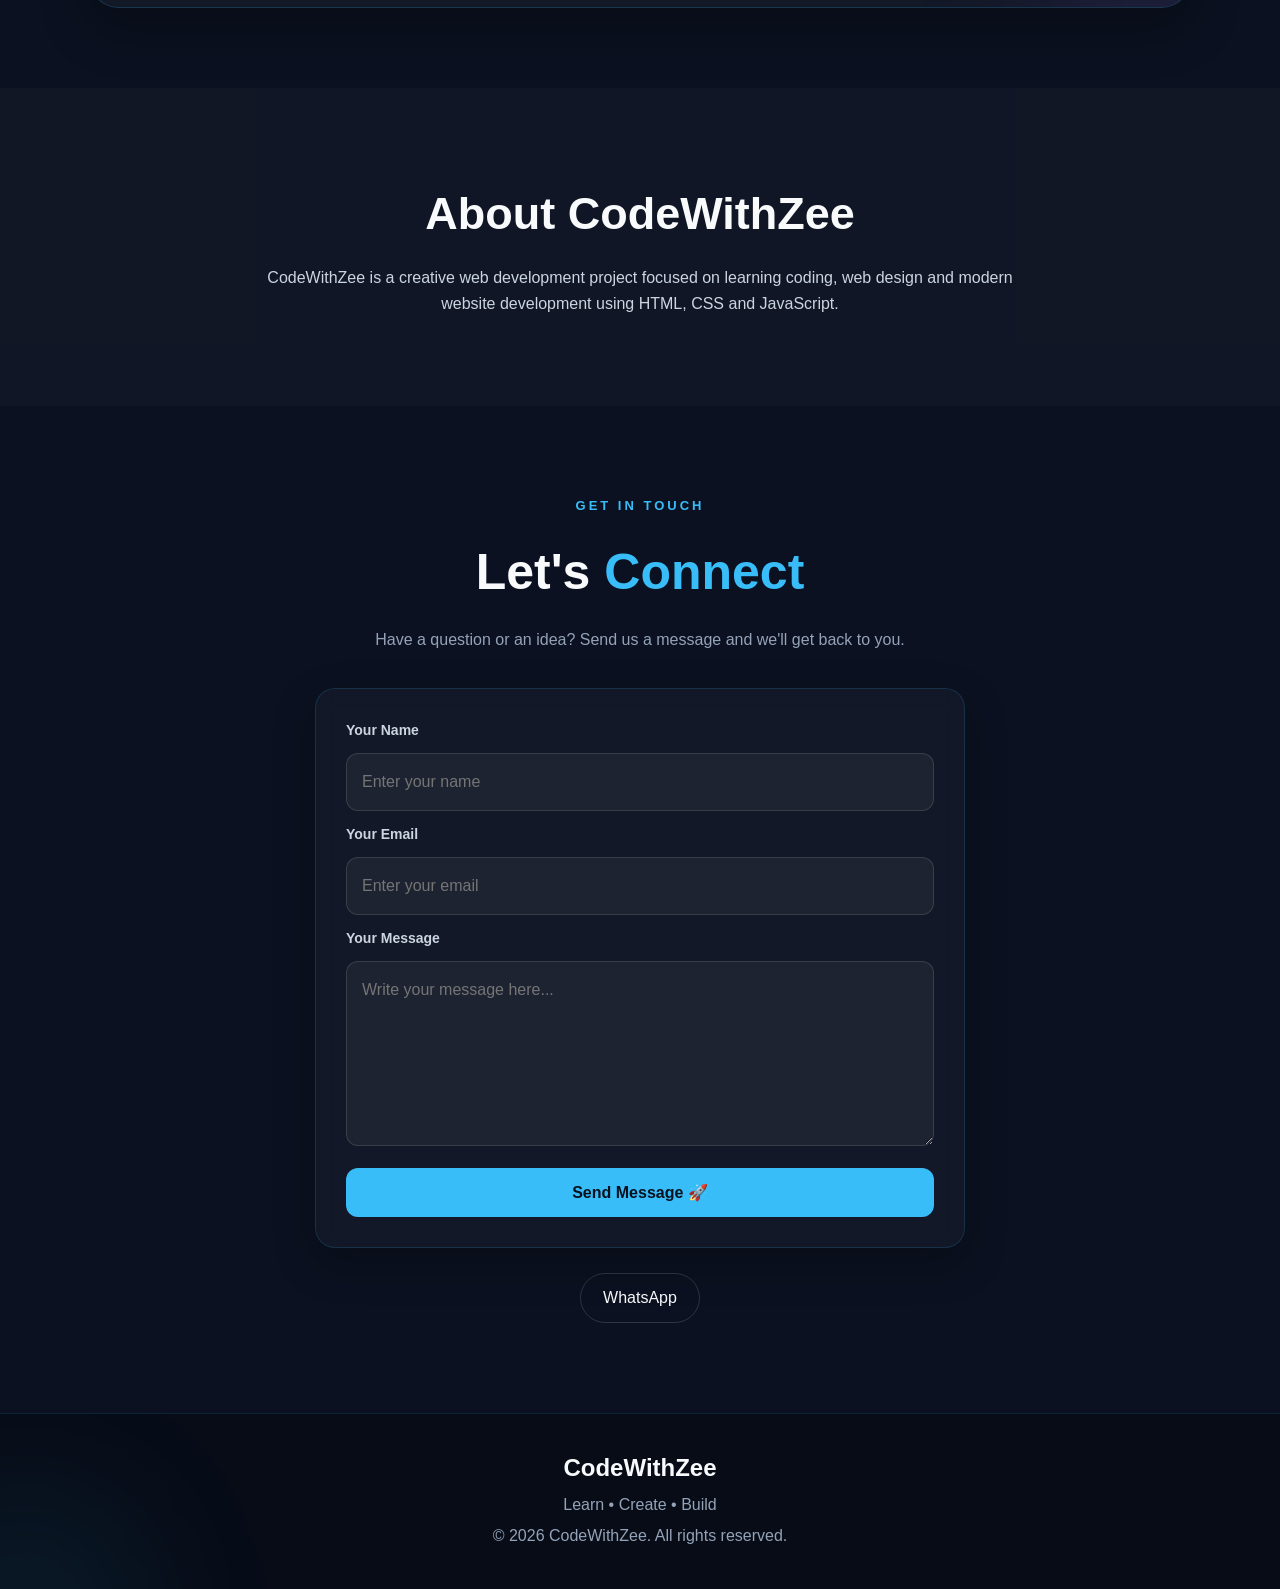
==== commit cec75fc4: "Add files via upload" ====
--- a/index.html
+++ b/index.html
@@ -215,47 +215,7 @@
     </div>
 </section>
   <section id="html-tutorial" class="section">
-    <section id="css-tutorial" class="section">
-    <p class="hero-tag">CSS BASICS</p>
-
-    <h2>Learn CSS From Zero</h2>
-
-    <p>
-        CSS is used to style HTML pages and make websites
-        attractive, responsive and easy to use.
-    </p>
-
-    <div class="card">
-        <h3>What is CSS?</h3>
-
-        <p>
-            CSS stands for Cascading Style Sheets.
-            It controls colors, fonts, spacing, layouts and
-            many other visual parts of a website.
-        </p>
-
-        <h3>Your First CSS</h3>
-
-        <pre><code>body {
-    font-family: Arial, sans-serif;
-}
-
-h1 {
-    font-size: 40px;
-}
-
-p {
-    line-height: 1.6;
-}</code></pre>
-
-        <h3>What You Learned</h3>
-
-        <p>
-            You learned how CSS can change the appearance
-            and layout of elements on an HTML page.
-        </p>
-    </div>
-    </section>
+    
     <p class="hero-tag">HTML BASICS</p>
 
     <h2>Learn HTML From Zero</h2>
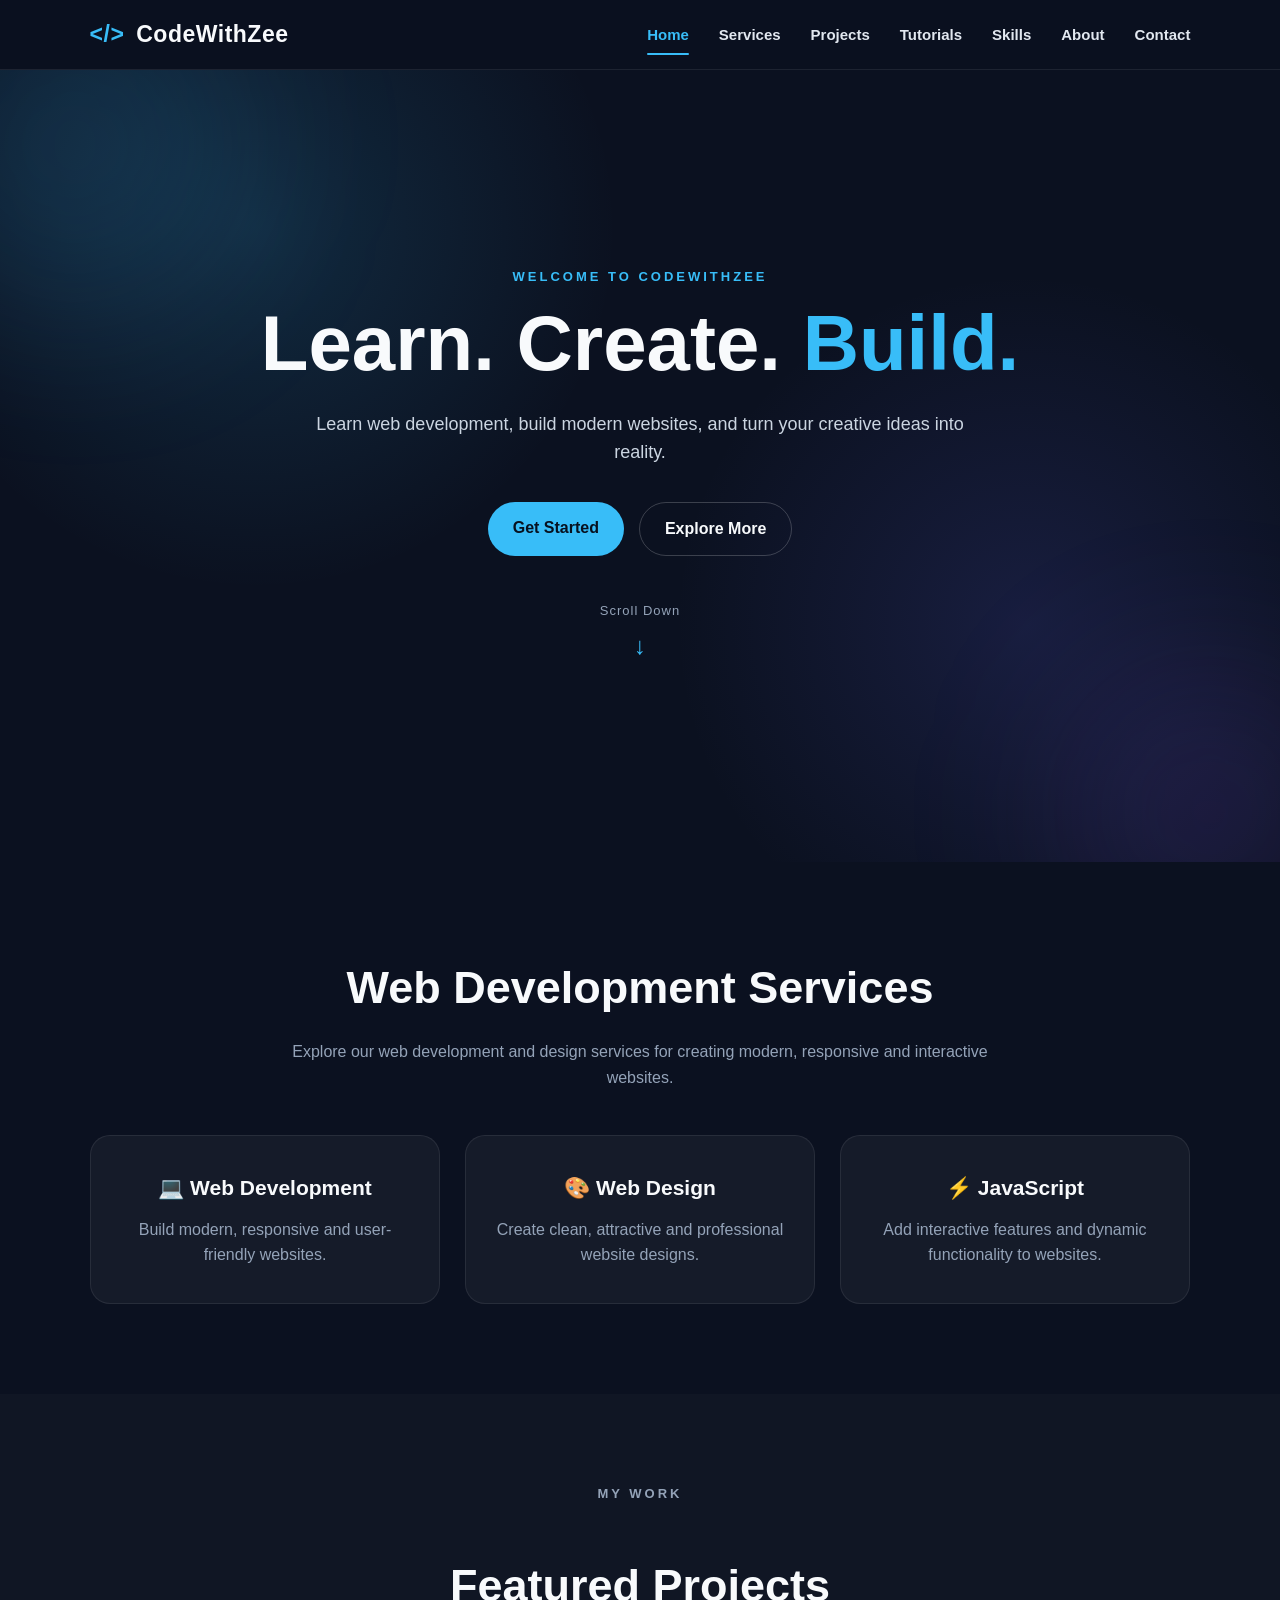
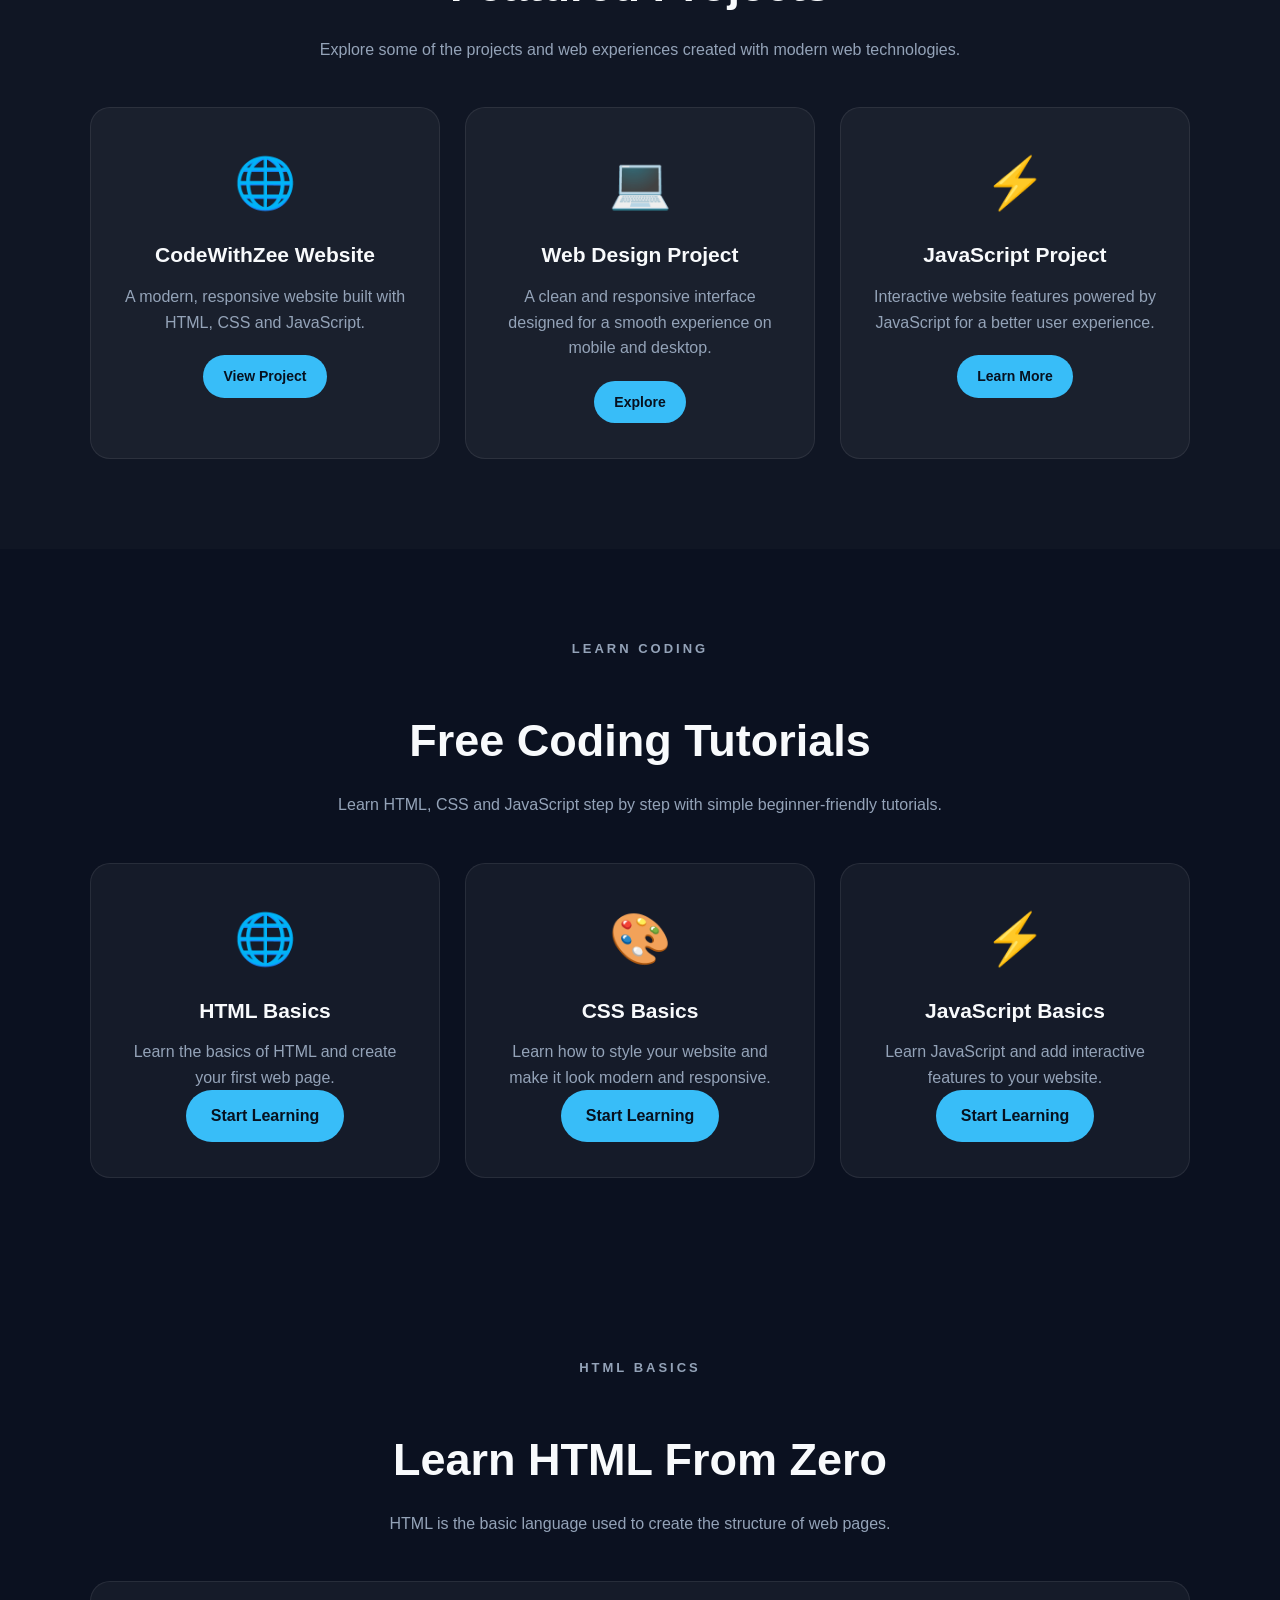
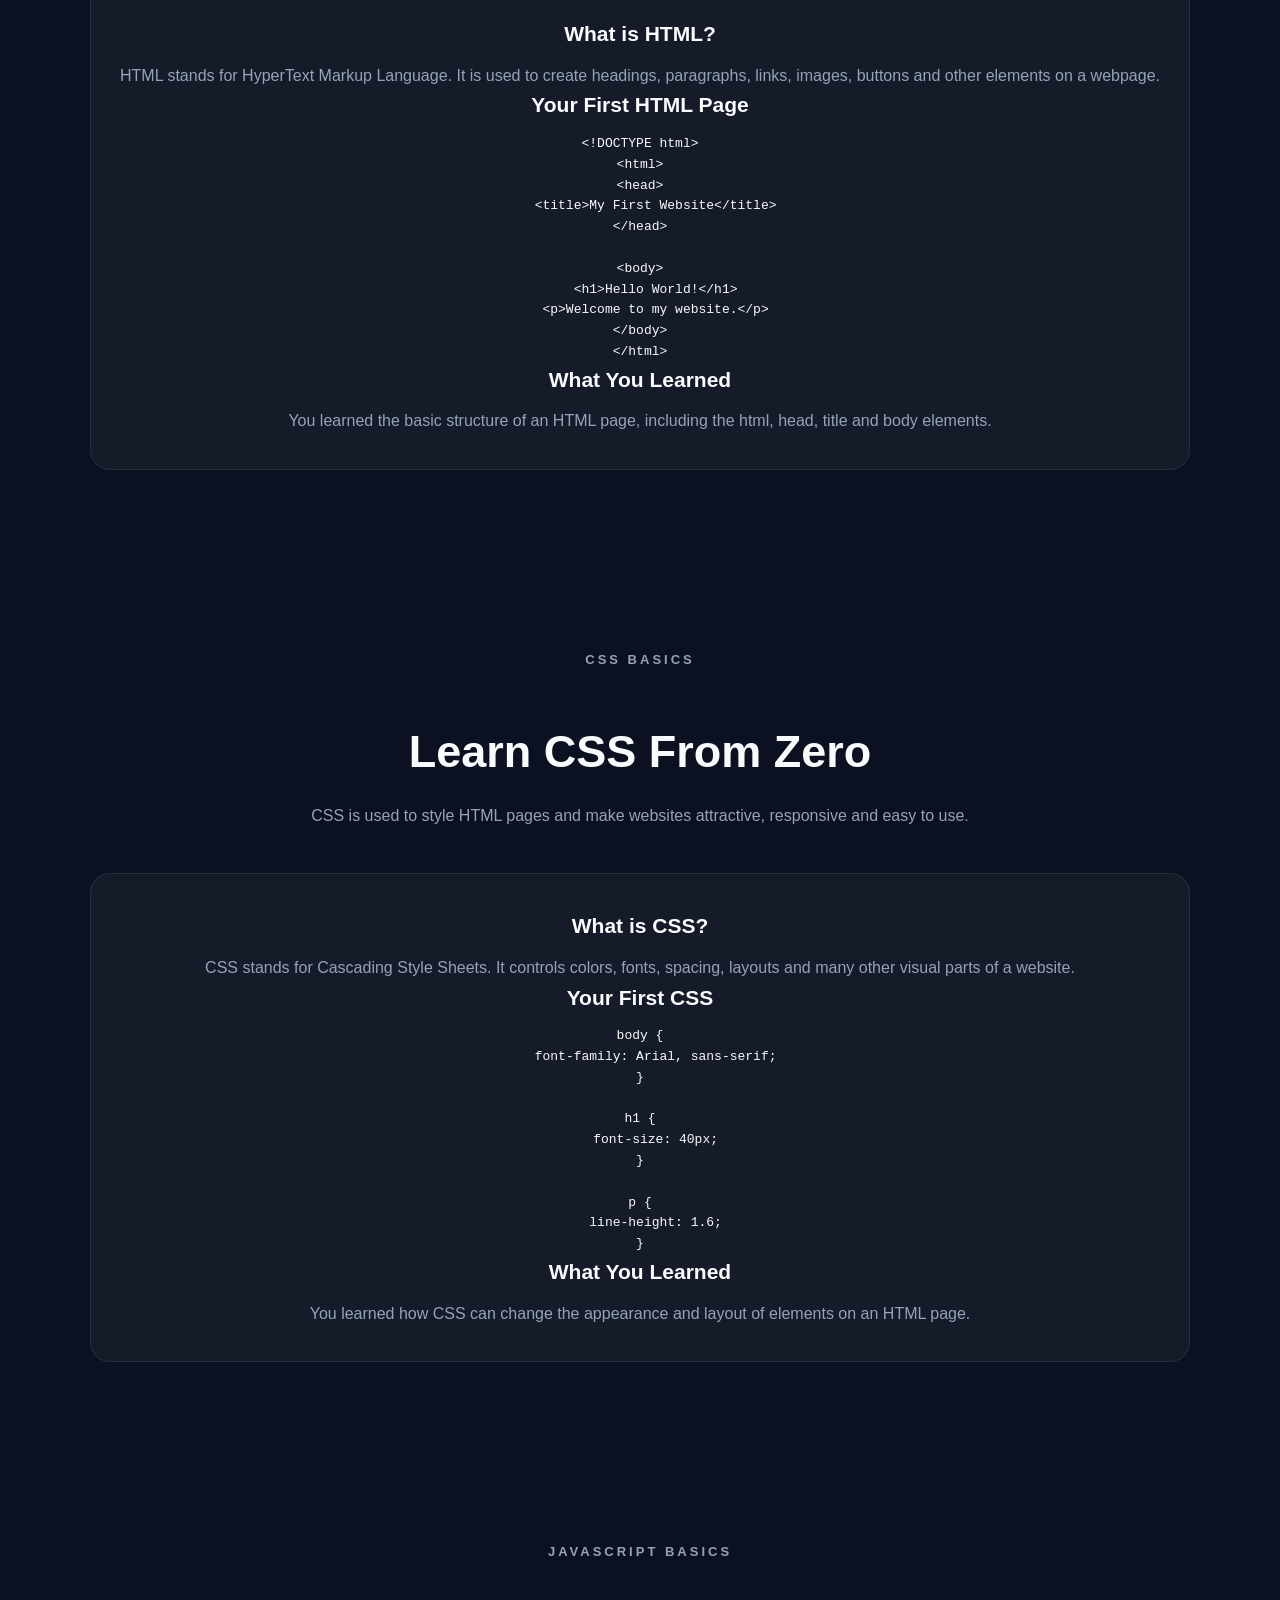
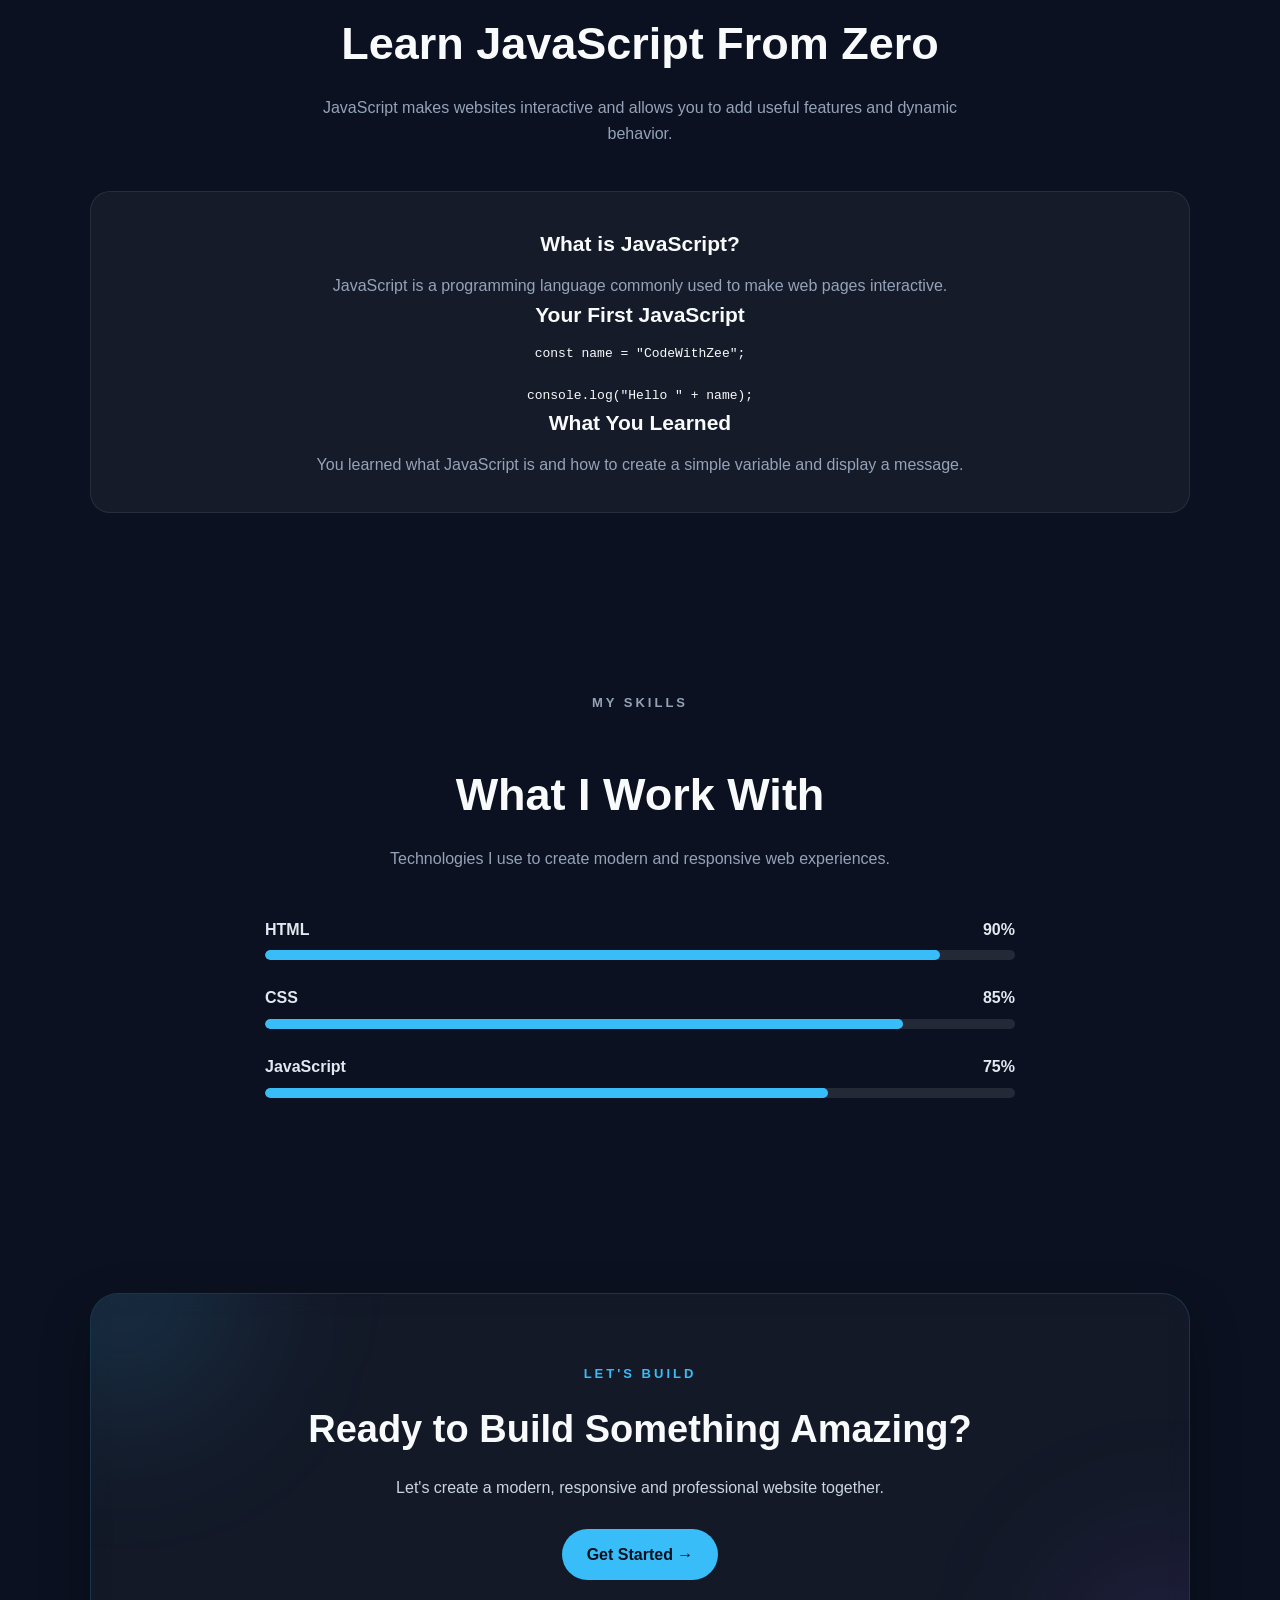
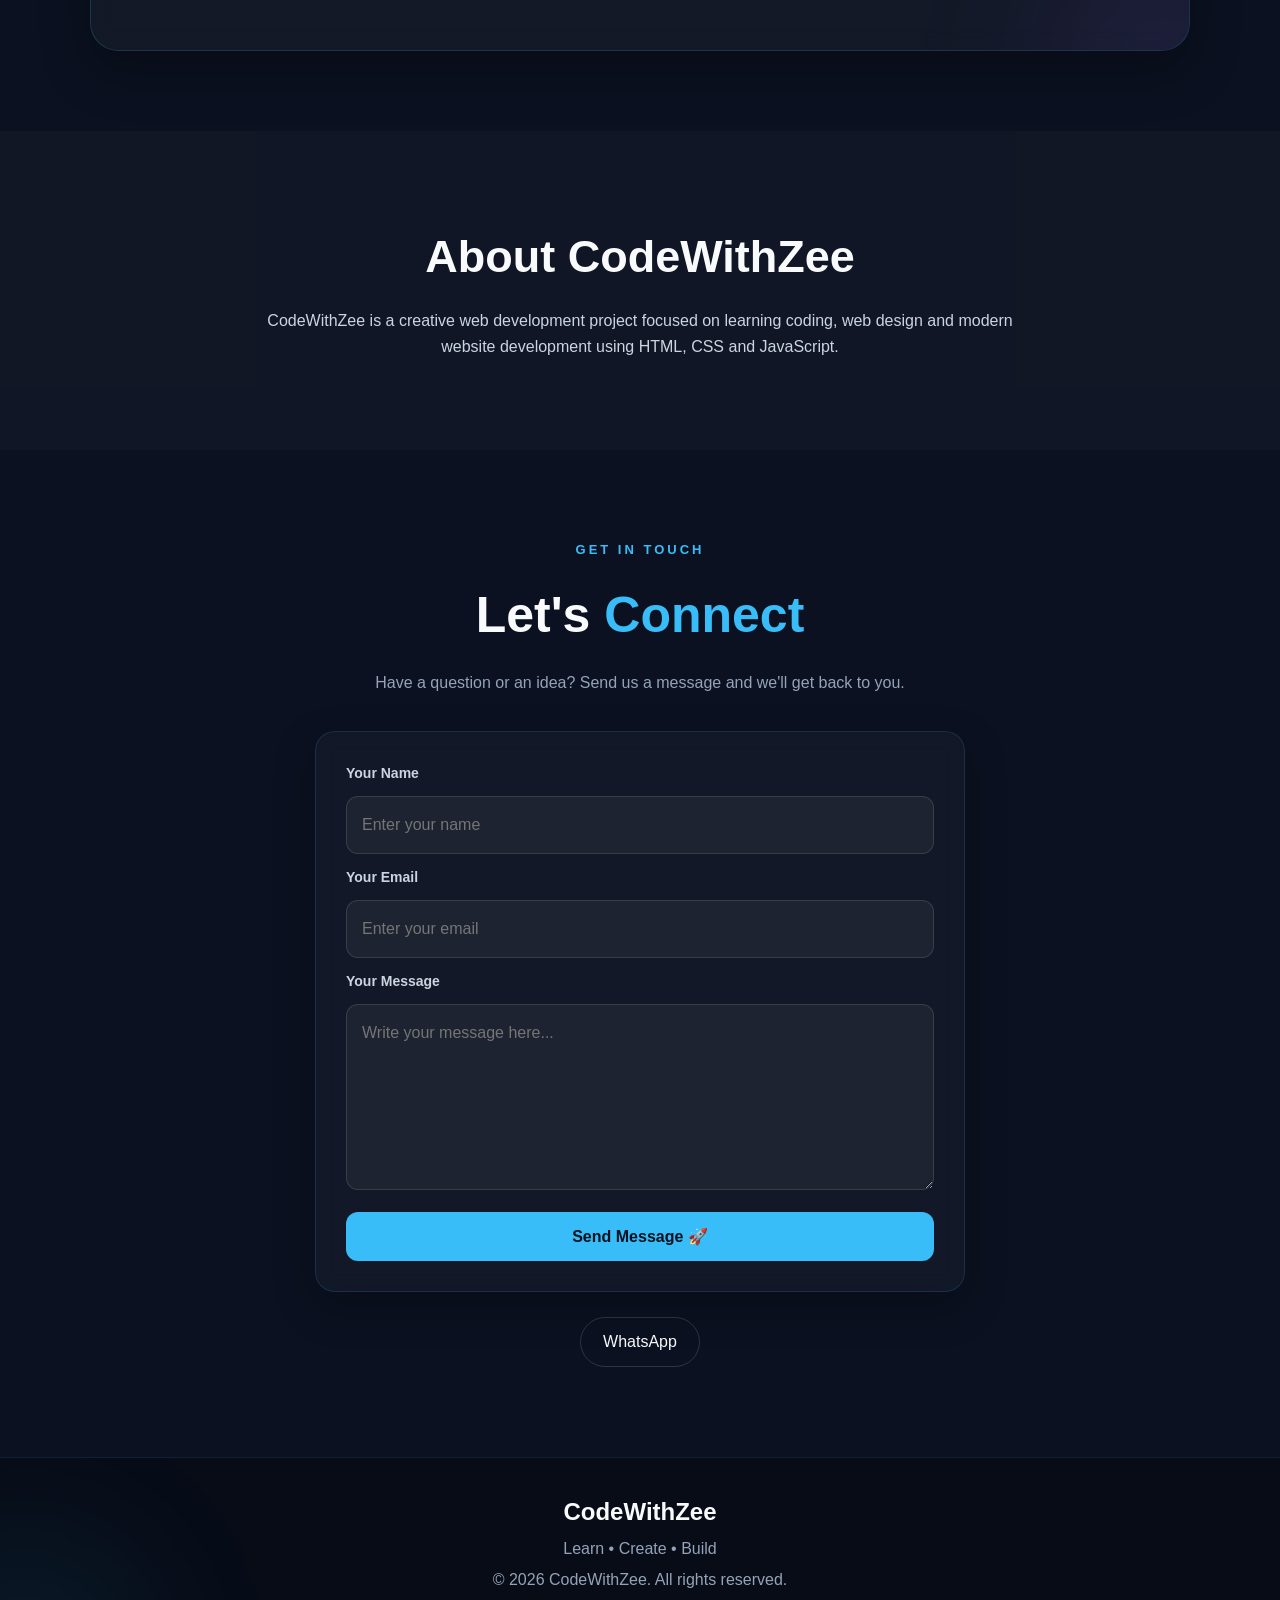
==== commit 6458494c: "Add files via upload" ====
--- a/index.html
+++ b/index.html
@@ -1,242 +1,380 @@
-<!DOCTYPE html><html lang="en"><head>
+<!DOCTYPE html>
+<html lang="en">
+
+<head>
     <meta charset="UTF-8">
-    <meta name="viewport" content="width=device-width, initial-scale=1.0"><meta name="google-site-verification"
-    content="DafrLGyubxHYCzfOls7-y7Lkz924nJM7RMqvcfP1oYg">
-
-<title>CodeWithZee | Learn Web Development & Build Modern Websites</title>
-
-<meta name="description"
-    content="CodeWithZee helps you learn web development, create modern websites, and build your coding skills with HTML, CSS and JavaScript.">
-
-<meta name="keywords"
-    content="CodeWithZee, web development, web design, learn coding, HTML, CSS, JavaScript, modern websites">
-
-<meta name="author" content="CodeWithZee">
-<meta name="robots" content="index, follow">
-
-<link rel="canonical"
-    href="https://zubairahmad9477-art.github.io/Codex.Zee/">
-
-<!-- Open Graph -->
-<meta property="og:title"
-    content="CodeWithZee | Learn Web Development">
-
-<meta property="og:description"
-    content="Learn web development, create modern websites and build your coding skills with CodeWithZee.">
-
-<meta property="og:type" content="website">
-
-<meta property="og:url"
-    content="https://zubairahmad9477-art.github.io/Codex.Zee/">
-
-<link rel="stylesheet" href="style.css">
-
-<link rel="icon"
-    type="image/svg+xml"
-    href="favicon.svg">
-
-</head><body><!-- NAVIGATION -->
-<nav class="navbar" aria-label="Main navigation">
-
-    <div class="logo">
-        <span>&lt;/&gt;</span> CodeWithZee
-    </div>
-
-    <button
-        class="menu-toggle"
-        type="button"
-        aria-label="Open navigation menu">
-        ☰
-    </button>
-
-    <div class="nav-links">
-        <a href="#home">Home</a>
-        <a href="#services">Services</a>
-        <a href="#projects">Projects</a>
-        <a href="#skills">Skills</a>
-        <a href="#about">About</a>
-        <a href="#contact">Contact</a>
-    </div>
-
-</nav>
-
-
-<main>
-
-    <!-- HOME -->
-    <section id="home" class="hero">
-
-        <div class="hero-content">
+    <meta name="viewport" content="width=device-width, initial-scale=1.0">
+
+    <meta name="google-site-verification"
+        content="DafrLGyubxHYCzfOls7-y7Lkz924nJM7RMqvcfP1oYg">
+
+    <title>CodeWithZee | Learn Web Development & Build Modern Websites</title>
+
+    <meta name="description"
+        content="CodeWithZee helps you learn web development, create modern websites, and build your coding skills with HTML, CSS and JavaScript.">
+
+    <meta name="keywords"
+        content="CodeWithZee, web development, web design, learn coding, HTML, CSS, JavaScript, modern websites">
+
+    <meta name="author" content="CodeWithZee">
+    <meta name="robots" content="index, follow">
+
+    <link rel="canonical"
+        href="https://zubairahmad9477-art.github.io/Codex.Zee/">
+
+    <meta property="og:title"
+        content="CodeWithZee | Learn Web Development">
+
+    <meta property="og:description"
+        content="Learn web development, create modern websites and build your coding skills with CodeWithZee.">
+
+    <meta property="og:type" content="website">
+
+    <meta property="og:url"
+        content="https://zubairahmad9477-art.github.io/Codex.Zee/">
+
+    <link rel="stylesheet" href="style.css">
+
+    <link rel="icon"
+        type="image/svg+xml"
+        href="favicon.svg">
+</head>
+
+<body>
+
+    <!-- NAVIGATION -->
+    <nav class="navbar" aria-label="Main navigation">
+
+        <div class="logo">
+            <span>&lt;/&gt;</span> CodeWithZee
+        </div>
+
+        <button
+            class="menu-toggle"
+            type="button"
+            aria-label="Open navigation menu"
+            aria-expanded="false">
+            ☰
+        </button>
+
+        <div class="nav-links">
+            <a href="#home">Home</a>
+            <a href="#services">Services</a>
+            <a href="#projects">Projects</a>
+            <a href="#tutorials">Tutorials</a>
+            <a href="#skills">Skills</a>
+            <a href="#about">About</a>
+            <a href="#contact">Contact</a>
+        </div>
+
+    </nav>
+
+
+    <main>
+
+        <!-- HOME -->
+        <section id="home" class="hero">
+
+            <div class="hero-content">
+
+                <p class="hero-tag">
+                    WELCOME TO CODEWITHZEE
+                </p>
+
+                <h1>
+                    Learn. Create. <span>Build.</span>
+                </h1>
+
+                <p class="hero-description">
+                    Learn web development, build modern websites,
+                    and turn your creative ideas into reality.
+                </p>
+
+                <div class="hero-buttons">
+
+                    <a href="#services" class="hero-btn">
+                        Get Started
+                    </a>
+
+                    <a href="#about"
+                        class="hero-btn secondary-btn">
+                        Explore More
+                    </a>
+
+                </div>
+
+                <div class="scroll-indicator">
+                    <span>Scroll Down</span>
+                    <div class="scroll-arrow">↓</div>
+                </div>
+
+            </div>
+
+        </section>
+
+
+        <!-- SERVICES -->
+        <section id="services" class="section">
+
+            <h2>Web Development Services</h2>
+
+            <p>
+                Explore our web development and design services
+                for creating modern, responsive and interactive websites.
+            </p>
+
+            <div class="cards">
+
+                <article class="card">
+
+                    <h3>💻 Web Development</h3>
+
+                    <p>
+                        Build modern, responsive and
+                        user-friendly websites.
+                    </p>
+
+                </article>
+
+
+                <article class="card">
+
+                    <h3>🎨 Web Design</h3>
+
+                    <p>
+                        Create clean, attractive and
+                        professional website designs.
+                    </p>
+
+                </article>
+
+
+                <article class="card">
+
+                    <h3>⚡ JavaScript</h3>
+
+                    <p>
+                        Add interactive features and
+                        dynamic functionality to websites.
+                    </p>
+
+                </article>
+
+            </div>
+
+        </section>
+
+
+        <!-- PROJECTS -->
+        <section id="projects" class="section projects-section">
 
             <p class="hero-tag">
-                WELCOME TO CODEWITHZEE
-            </p>
-
-            <h1>
-                Learn. Create. <span>Build.</span>
-            </h1>
-
-            <p class="hero-description">
-                Learn web development, build modern websites,
-                and turn your creative ideas into reality.
-            </p>
-
-            <div class="hero-buttons">
-
-                <a href="#services" class="hero-btn">
-                    Get Started
-                </a>
-
-                <a href="#about"
-                    class="hero-btn secondary-btn">
-                    Explore More
-                </a>
-
-            </div>
-
-            <div class="scroll-indicator">
-                <span>Scroll Down</span>
-                <div class="scroll-arrow">↓</div>
-            </div>
-
-        </div>
-
-    </section>
-
-
-    <!-- SERVICES -->
-    <section id="services" class="section">
-
-        <h2>Web Development Services</h2>
-
-        <p>
-            Explore our web development and design services
-            for creating modern, responsive and interactive websites.
-        </p>
-
-        <div class="cards">
-
-            <article class="card">
-
-                <h3>💻 Web Development</h3>
+                MY WORK
+            </p>
+
+            <h2>
+                Featured Projects
+            </h2>
+
+            <p>
+                Explore some of the projects and web experiences
+                created with modern web technologies.
+            </p>
+
+            <div class="cards">
+
+                <article class="card project-card">
+
+                    <div class="project-icon">
+                        🌐
+                    </div>
+
+                    <h3>
+                        CodeWithZee Website
+                    </h3>
+
+                    <p>
+                        A modern, responsive website built with
+                        HTML, CSS and JavaScript.
+                    </p>
+
+                    <a href="#home" class="hero-btn">
+                        View Project
+                    </a>
+
+                </article>
+
+
+                <article class="card project-card">
+
+                    <div class="project-icon">
+                        💻
+                    </div>
+
+                    <h3>
+                        Web Design Project
+                    </h3>
+
+                    <p>
+                        A clean and responsive interface designed
+                        for a smooth experience on mobile and desktop.
+                    </p>
+
+                    <a href="#services" class="hero-btn">
+                        Explore
+                    </a>
+
+                </article>
+
+
+                <article class="card project-card">
+
+                    <div class="project-icon">
+                        ⚡
+                    </div>
+
+                    <h3>
+                        JavaScript Project
+                    </h3>
+
+                    <p>
+                        Interactive website features powered by
+                        JavaScript for a better user experience.
+                    </p>
+
+                    <a href="#contact" class="hero-btn">
+                        Learn More
+                    </a>
+
+                </article>
+
+            </div>
+
+        </section>
+
+
+        <!-- TUTORIALS -->
+        <section id="tutorials" class="section">
+
+            <p class="hero-tag">
+                LEARN CODING
+            </p>
+
+            <h2>
+                Free Coding Tutorials
+            </h2>
+
+            <p>
+                Learn HTML, CSS and JavaScript step by step
+                with simple beginner-friendly tutorials.
+            </p>
+
+            <div class="cards">
+
+                <article class="card">
+
+                    <div class="project-icon">
+                        🌐
+                    </div>
+
+                    <h3>
+                        HTML Basics
+                    </h3>
+
+                    <p>
+                        Learn the basics of HTML and create
+                        your first web page.
+                    </p>
+
+                    <a href="#html-tutorial" class="hero-btn">
+                        Start Learning
+                    </a>
+
+                </article>
+
+
+                <article class="card">
+
+                    <div class="project-icon">
+                        🎨
+                    </div>
+
+                    <h3>
+                        CSS Basics
+                    </h3>
+
+                    <p>
+                        Learn how to style your website and make
+                        it look modern and responsive.
+                    </p>
+
+                    <a href="#css-tutorial" class="hero-btn">
+                        Start Learning
+                    </a>
+
+                </article>
+
+
+                <article class="card">
+
+                    <div class="project-icon">
+                        ⚡
+                    </div>
+
+                    <h3>
+                        JavaScript Basics
+                    </h3>
+
+                    <p>
+                        Learn JavaScript and add interactive
+                        features to your website.
+                    </p>
+
+                    <a href="#js-tutorial" class="hero-btn">
+                        Start Learning
+                    </a>
+
+                </article>
+
+            </div>
+
+        </section>
+
+
+        <!-- HTML TUTORIAL -->
+        <section id="html-tutorial" class="section">
+
+            <p class="hero-tag">
+                HTML BASICS
+            </p>
+
+            <h2>
+                Learn HTML From Zero
+            </h2>
+
+            <p>
+                HTML is the basic language used to create
+                the structure of web pages.
+            </p>
+
+            <div class="card">
+
+                <h3>
+                    What is HTML?
+                </h3>
 
                 <p>
-                    Build modern, responsive and
-                    user-friendly websites.
-                </p>
-
-            </article>
-
-
-            <article class="card">
-
-                <h3>🎨 Web Design</h3>
-
-                <p>
-                    Create clean, attractive and
-                    professional website designs.
-                </p>
-
-            </article>
-
-
-            <article class="card">
-
-                <h3>⚡ JavaScript</h3>
-
-                <p>
-                    Add interactive features and
-                    dynamic functionality to websites.
-                </p>
-
-            </article>
-
-        </div>
-
-    </section>
-
-<section id="tutorials" class="section">
-    <p class="hero-tag">LEARN CODING</p>
-
-    <h2>Free Coding Tutorials</h2>
-
-    <p>
-        Learn HTML, CSS and JavaScript step by step with
-        simple beginner-friendly tutorials.
-    </p>
-
-    <div class="cards">
-
-        <article class="card">
-            <div class="project-icon">🌐</div>
-
-            <h3>HTML Basics</h3>
-
-            <p>
-                Learn the basics of HTML and create your
-                first web page.
-            </p>
-
-            <a href="#html-tutorial" class="hero-btn">
-                Start Learning
-            </a>
-        </article>
-
-        <article class="card">
-            <div class="project-icon">🎨</div>
-
-            <h3>CSS Basics</h3>
-
-            <p>
-                Learn how to style your website and make
-                it look modern and responsive.
-            </p>
-
-            <a href="#css-tutorial" class="hero-btn">
-                Start Learning
-            </a>
-        </article>
-
-        <article class="card">
-            <div class="project-icon">⚡</div>
-
-            <h3>JavaScript Basics</h3>
-
-            <p>
-                Learn JavaScript and add interactive
-                features to your website.
-            </p>
-
-            <a href="#js-tutorial" class="hero-btn">
-                Start Learning
-            </a>
-        </article>
-
-    </div>
-</section>
-  <section id="html-tutorial" class="section">
-    
-    <p class="hero-tag">HTML BASICS</p>
-
-    <h2>Learn HTML From Zero</h2>
-
-    <p>
-        HTML is the basic language used to create the structure
-        of web pages.
-    </p>
-
-    <div class="card">
-        <h3>What is HTML?</h3>
-
-        <p>
-            HTML stands for HyperText Markup Language.
-            It is used to create headings, paragraphs, links,
-            images, buttons and other elements on a webpage.
-        </p>
-
-        <h3>Your First HTML Page</h3>
-
-        <pre><code>&lt;!DOCTYPE html&gt;
+                    HTML stands for HyperText Markup Language.
+                    It is used to create headings, paragraphs,
+                    links, images, buttons and other elements
+                    on a webpage.
+                </p>
+
+                <h3>
+                    Your First HTML Page
+                </h3>
+
+                <pre><code>&lt;!DOCTYPE html&gt;
 &lt;html&gt;
 &lt;head&gt;
     &lt;title&gt;My First Website&lt;/title&gt;
@@ -248,314 +386,355 @@
 &lt;/body&gt;
 &lt;/html&gt;</code></pre>
 
-        <h3>What You Learned</h3>
+                <h3>
+                    What You Learned
+                </h3>
+
+                <p>
+                    You learned the basic structure of an HTML page,
+                    including the html, head, title and body elements.
+                </p>
+
+            </div>
+
+        </section>
+
+
+        <!-- CSS TUTORIAL -->
+        <section id="css-tutorial" class="section">
+
+            <p class="hero-tag">
+                CSS BASICS
+            </p>
+
+            <h2>
+                Learn CSS From Zero
+            </h2>
+
+            <p>
+                CSS is used to style HTML pages and make websites
+                attractive, responsive and easy to use.
+            </p>
+
+            <div class="card">
+
+                <h3>
+                    What is CSS?
+                </h3>
+
+                <p>
+                    CSS stands for Cascading Style Sheets.
+                    It controls colors, fonts, spacing, layouts
+                    and many other visual parts of a website.
+                </p>
+
+                <h3>
+                    Your First CSS
+                </h3>
+
+                <pre><code>body {
+    font-family: Arial, sans-serif;
+}
+
+h1 {
+    font-size: 40px;
+}
+
+p {
+    line-height: 1.6;
+}</code></pre>
+
+                <h3>
+                    What You Learned
+                </h3>
+
+                <p>
+                    You learned how CSS can change the appearance
+                    and layout of elements on an HTML page.
+                </p>
+
+            </div>
+
+        </section>
+
+
+        <!-- JAVASCRIPT TUTORIAL -->
+        <section id="js-tutorial" class="section">
+
+            <p class="hero-tag">
+                JAVASCRIPT BASICS
+            </p>
+
+            <h2>
+                Learn JavaScript From Zero
+            </h2>
+
+            <p>
+                JavaScript makes websites interactive and allows
+                you to add useful features and dynamic behavior.
+            </p>
+
+            <div class="card">
+
+                <h3>
+                    What is JavaScript?
+                </h3>
+
+                <p>
+                    JavaScript is a programming language commonly
+                    used to make web pages interactive.
+                </p>
+
+                <h3>
+                    Your First JavaScript
+                </h3>
+
+                <pre><code>const name = "CodeWithZee";
+
+console.log("Hello " + name);</code></pre>
+
+                <h3>
+                    What You Learned
+                </h3>
+
+                <p>
+                    You learned what JavaScript is and how to create
+                    a simple variable and display a message.
+                </p>
+
+            </div>
+
+        </section>
+
+
+        <!-- SKILLS -->
+        <section id="skills" class="section skills-section">
+
+            <p class="hero-tag">
+                MY SKILLS
+            </p>
+
+            <h2>
+                What I Work With
+            </h2>
+
+            <p>
+                Technologies I use to create modern and responsive
+                web experiences.
+            </p>
+
+            <div class="skills-list">
+
+                <div class="skill">
+
+                    <div class="skill-info">
+                        <span>HTML</span>
+                        <span>90%</span>
+                    </div>
+
+                    <div class="skill-bar">
+                        <span style="width: 90%;"></span>
+                    </div>
+
+                </div>
+
+
+                <div class="skill">
+
+                    <div class="skill-info">
+                        <span>CSS</span>
+                        <span>85%</span>
+                    </div>
+
+                    <div class="skill-bar">
+                        <span style="width: 85%;"></span>
+                    </div>
+
+                </div>
+
+
+                <div class="skill">
+
+                    <div class="skill-info">
+                        <span>JavaScript</span>
+                        <span>75%</span>
+                    </div>
+
+                    <div class="skill-bar">
+                        <span style="width: 75%;"></span>
+                    </div>
+
+                </div>
+
+            </div>
+
+        </section>
+
+
+        <!-- CTA -->
+        <section class="cta-section">
+
+            <div class="cta-content">
+
+                <p class="hero-tag">
+                    LET'S BUILD
+                </p>
+
+                <h2>
+                    Ready to Build Something Amazing?
+                </h2>
+
+                <p>
+                    Let's create a modern, responsive and
+                    professional website together.
+                </p>
+
+                <a href="#contact" class="hero-btn">
+                    Get Started →
+                </a>
+
+            </div>
+
+        </section>
+
+
+        <!-- ABOUT -->
+        <section id="about" class="section">
+
+            <h2>
+                About CodeWithZee
+            </h2>
+
+            <p>
+                CodeWithZee is a creative web development project
+                focused on learning coding, web design and modern
+                website development using HTML, CSS and JavaScript.
+            </p>
+
+        </section>
+
+
+        <!-- CONTACT -->
+        <section id="contact" class="section contact-section">
+
+            <div class="contact-container">
+
+                <div class="contact-heading">
+
+                    <p class="contact-tag">
+                        GET IN TOUCH
+                    </p>
+
+                    <h2>
+                        Let's <span>Connect</span>
+                    </h2>
+
+                    <p>
+                        Have a question or an idea?
+                        Send us a message and we'll get back to you.
+                    </p>
+
+                </div>
+
+
+                <!-- CONTACT FORM -->
+                <form
+                    class="contact-form"
+                    action="https://formspree.io/f/xoeqkjyp"
+                    method="POST">
+
+                    <label for="name">
+                        Your Name
+                    </label>
+
+                    <input
+                        type="text"
+                        id="name"
+                        name="name"
+                        placeholder="Enter your name"
+                        autocomplete="name"
+                        required>
+
+
+                    <label for="email">
+                        Your Email
+                    </label>
+
+                    <input
+                        type="email"
+                        id="email"
+                        name="email"
+                        placeholder="Enter your email"
+                        autocomplete="email"
+                        required>
+
+
+                    <label for="message">
+                        Your Message
+                    </label>
+
+                    <textarea
+                        id="message"
+                        name="message"
+                        placeholder="Write your message here..."
+                        rows="6"
+                        required></textarea>
+
+
+                    <button type="submit">
+                        Send Message 🚀
+                    </button>
+
+                </form>
+
+
+                <!-- SOCIAL LINKS -->
+                <div class="social-links">
+
+                    <a
+                        href="https://wa.me/923018339477"
+                        class="social-btn"
+                        target="_blank"
+                        rel="noopener">
+                        WhatsApp
+                    </a>
+
+                </div>
+
+            </div>
+
+        </section>
+
+    </main>
+
+
+    <!-- FOOTER -->
+    <footer>
+
+        <h2>
+            CodeWithZee
+        </h2>
 
         <p>
-            You learned the basic structure of an HTML page,
-            including the html, head, title and body elements.
+            Learn • Create • Build
         </p>
-    </div>
-  </section>
-    <!-- PROJECTS -->
-    <section id="projects" class="section projects-section">
-
-        <p class="hero-tag">
-            MY WORK
+
+        <p>
+            © 2026 CodeWithZee. All rights reserved.
         </p>
 
-        <h2>
-            Featured Projects
-        </h2>
-
-        <p>
-            Explore some of the projects and web experiences
-            created with modern web technologies.
-        </p>
-
-        <div class="cards">
-
-            <article class="card project-card">
-
-                <div class="project-icon">
-                    🌐
-                </div>
-
-                <h3>
-                    CodeWithZee Website
-                </h3>
-
-                <p>
-                    A modern, responsive website built with
-                    HTML, CSS and JavaScript.
-                </p>
-
-                <a href="#home" class="hero-btn">
-                    View Project
-                </a>
-
-            </article>
-
-
-            <article class="card project-card">
-
-                <div class="project-icon">
-                    💻
-                </div>
-
-                <h3>
-                    Web Design Project
-                </h3>
-
-                <p>
-                    A clean and responsive interface designed
-                    for a smooth experience on mobile and desktop.
-                </p>
-
-                <a href="#services" class="hero-btn">
-                    Explore
-                </a>
-
-            </article>
-
-
-            <article class="card project-card">
-
-                <div class="project-icon">
-                    ⚡
-                </div>
-
-                <h3>
-                    JavaScript Project
-                </h3>
-
-                <p>
-                    Interactive website features powered by
-                    JavaScript for a better user experience.
-                </p>
-
-                <a href="#contact" class="hero-btn">
-                    Learn More
-                </a>
-
-            </article>
-
-        </div>
-
-    </section>
-
-
-    <!-- SKILLS -->
-    <section id="skills" class="section skills-section">
-
-        <p class="hero-tag">
-            MY SKILLS
-        </p>
-
-        <h2>
-            What I Work With
-        </h2>
-
-        <p>
-            Technologies I use to create modern and responsive
-            web experiences.
-        </p>
-
-        <div class="skills-list">
-
-            <div class="skill">
-
-                <div class="skill-info">
-                    <span>HTML</span>
-                    <span>90%</span>
-                </div>
-
-                <div class="skill-bar">
-                    <span style="width: 90%;"></span>
-                </div>
-
-            </div>
-
-
-            <div class="skill">
-
-                <div class="skill-info">
-                    <span>CSS</span>
-                    <span>85%</span>
-                </div>
-
-                <div class="skill-bar">
-                    <span style="width: 85%;"></span>
-                </div>
-
-            </div>
-
-
-            <div class="skill">
-
-                <div class="skill-info">
-                    <span>JavaScript</span>
-                    <span>75%</span>
-                </div>
-
-                <div class="skill-bar">
-                    <span style="width: 75%;"></span>
-                </div>
-
-            </div>
-
-        </div>
-
-    </section>
-
-
-    <!-- CTA -->
-    <section class="cta-section">
-
-        <div class="cta-content">
-
-            <p class="hero-tag">
-                LET'S BUILD
-            </p>
-
-            <h2>
-                Ready to Build Something Amazing?
-            </h2>
-
-            <p>
-                Let's create a modern, responsive and professional
-                website together.
-            </p>
-
-            <a href="#contact" class="hero-btn">
-                Get Started →
-            </a>
-
-        </div>
-
-    </section>
-
-
-    <!-- ABOUT -->
-    <section id="about" class="section">
-
-        <h2>
-            About CodeWithZee
-        </h2>
-
-        <p>
-            CodeWithZee is a creative web development project
-            focused on learning coding, web design and modern
-            website development using HTML, CSS and JavaScript.
-        </p>
-
-    </section>
-
-
-    <!-- CONTACT -->
-    <section id="contact"
-        class="section contact-section">
-
-        <div class="contact-container">
-
-            <div class="contact-heading">
-
-                <p class="contact-tag">
-                    GET IN TOUCH
-                </p>
-
-                <h2>
-                    Let's <span>Connect</span>
-                </h2>
-
-                <p>
-                    Have a question or an idea?
-                    Send us a message and we'll get back to you.
-                </p>
-
-            </div>
-
-            <!-- CONTACT FORM -->
-<form
-    class="contact-form"
-    action="https://formspree.io/f/xoeqkjyp"
-    method="POST">
-<label for="name">Your Name</label>
-<input
-    type="text"
-    id="name"
-    name="name"
-    placeholder="Enter your name"
-    autocomplete="name"
-    required>
-
-<label for="email">Your Email</label>
-<input
-    type="email"
-    id="email"
-    name="email"
-    placeholder="Enter your email"
-    autocomplete="email"
-    required>
-
-    <label for="message">Your Message</label>
-    <textarea
-        id="message"
-        name="message"
-        placeholder="Write your message here..."
-        rows="6"
-        required></textarea>
-
-    <button type="submit">
-        Send Message 🚀
+    </footer>
+
+
+    <!-- BACK TO TOP -->
+    <button
+        id="top-btn"
+        aria-label="Back to top">
+        ↑
     </button>
-</form>
-            <!-- SOCIAL LINKS -->
-            <div class="social-links">
-
-                <a
-                    href="https://wa.me/923018339477"
-                    class="social-btn"
-                    target="_blank"
-                    rel="noopener">
-                    WhatsApp
-                </a>
-
-            </div>
-
-        </div>
-
-    </section>
-
-</main>
-
-
-<!-- FOOTER -->
-<footer>
-
-    <h2>
-        CodeWithZee
-    </h2>
-
-    <p>
-        Learn • Create • Build
-    </p>
-
-    <p>
-        © 2026 CodeWithZee. All rights reserved.
-    </p>
-
-</footer>
-
-
-<!-- BACK TO TOP -->
-<button
-    id="top-btn"
-    aria-label="Back to top">
-    ↑
-</button>
-
-
-<!-- JAVASCRIPT -->
-<script src="script.js"></script>
-
-</body></html>+
+
+    <script src="script.js"></script>
+
+</body>
+</html>
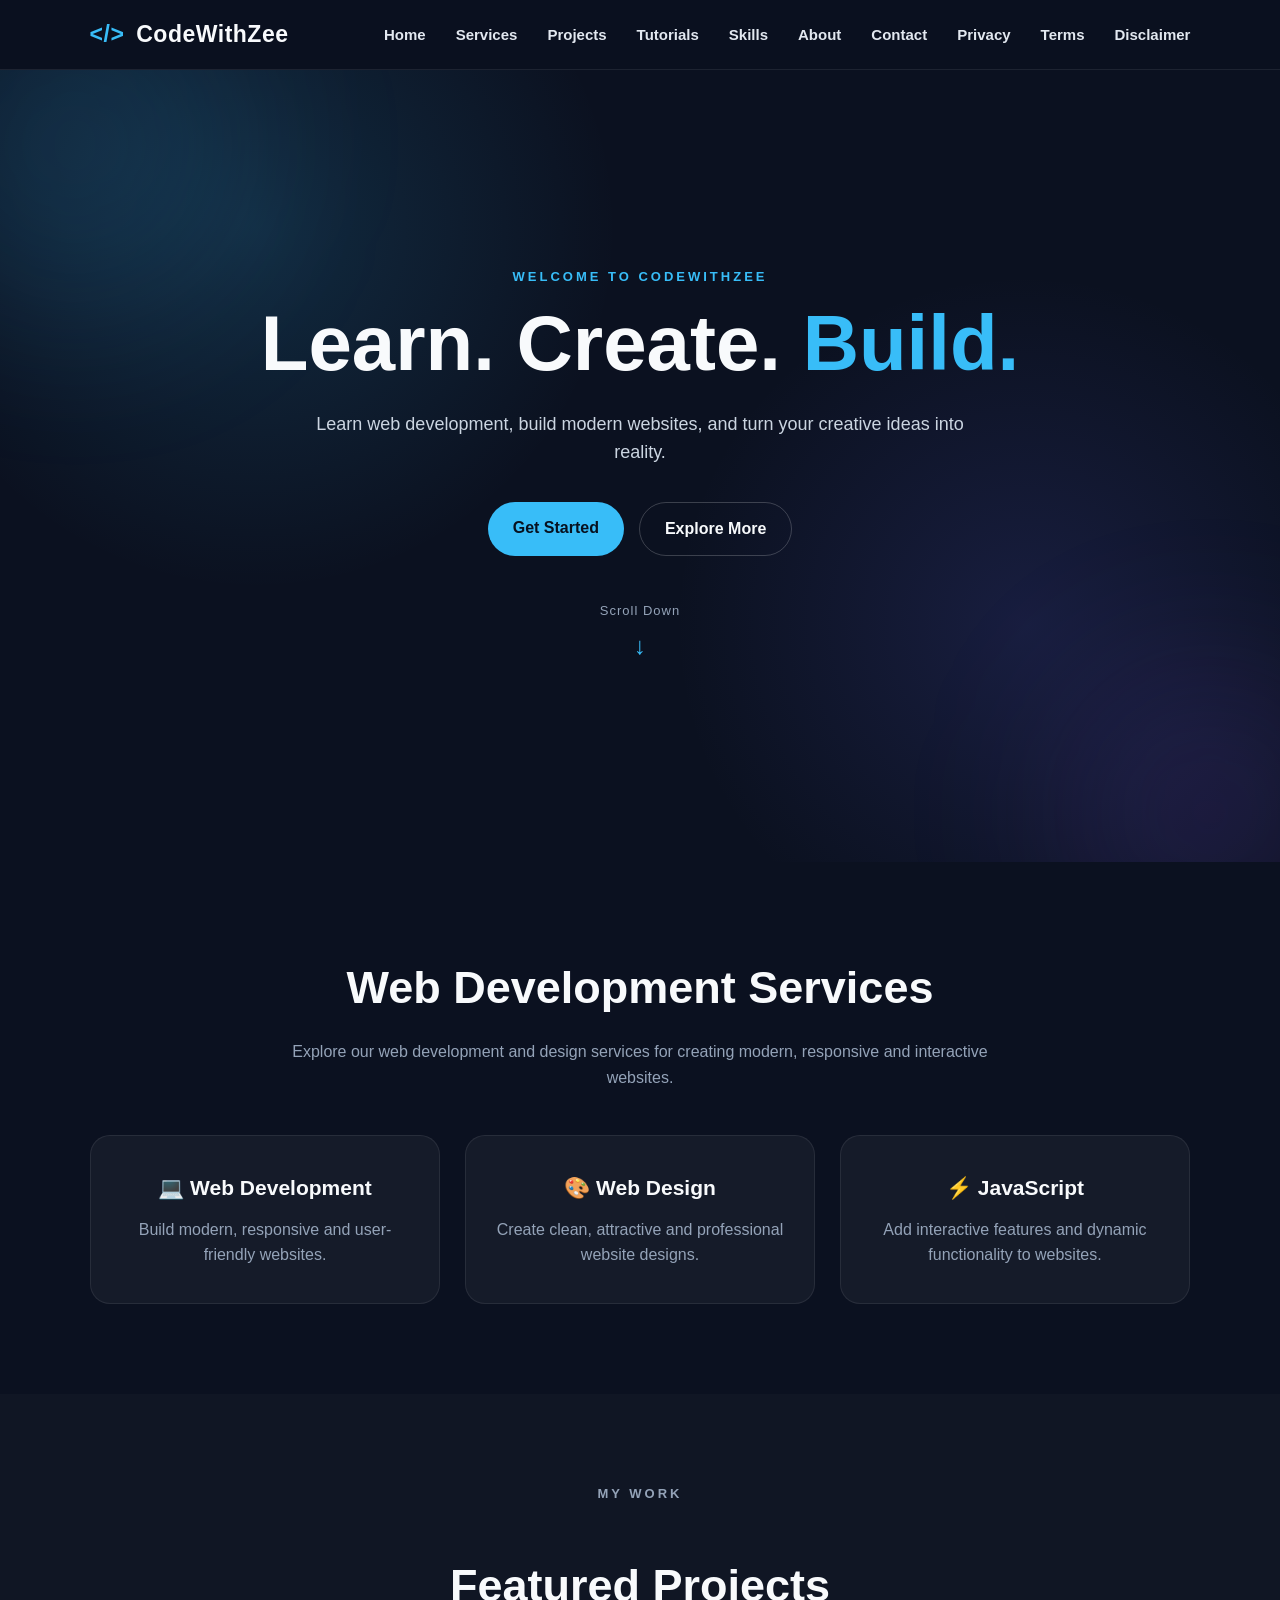
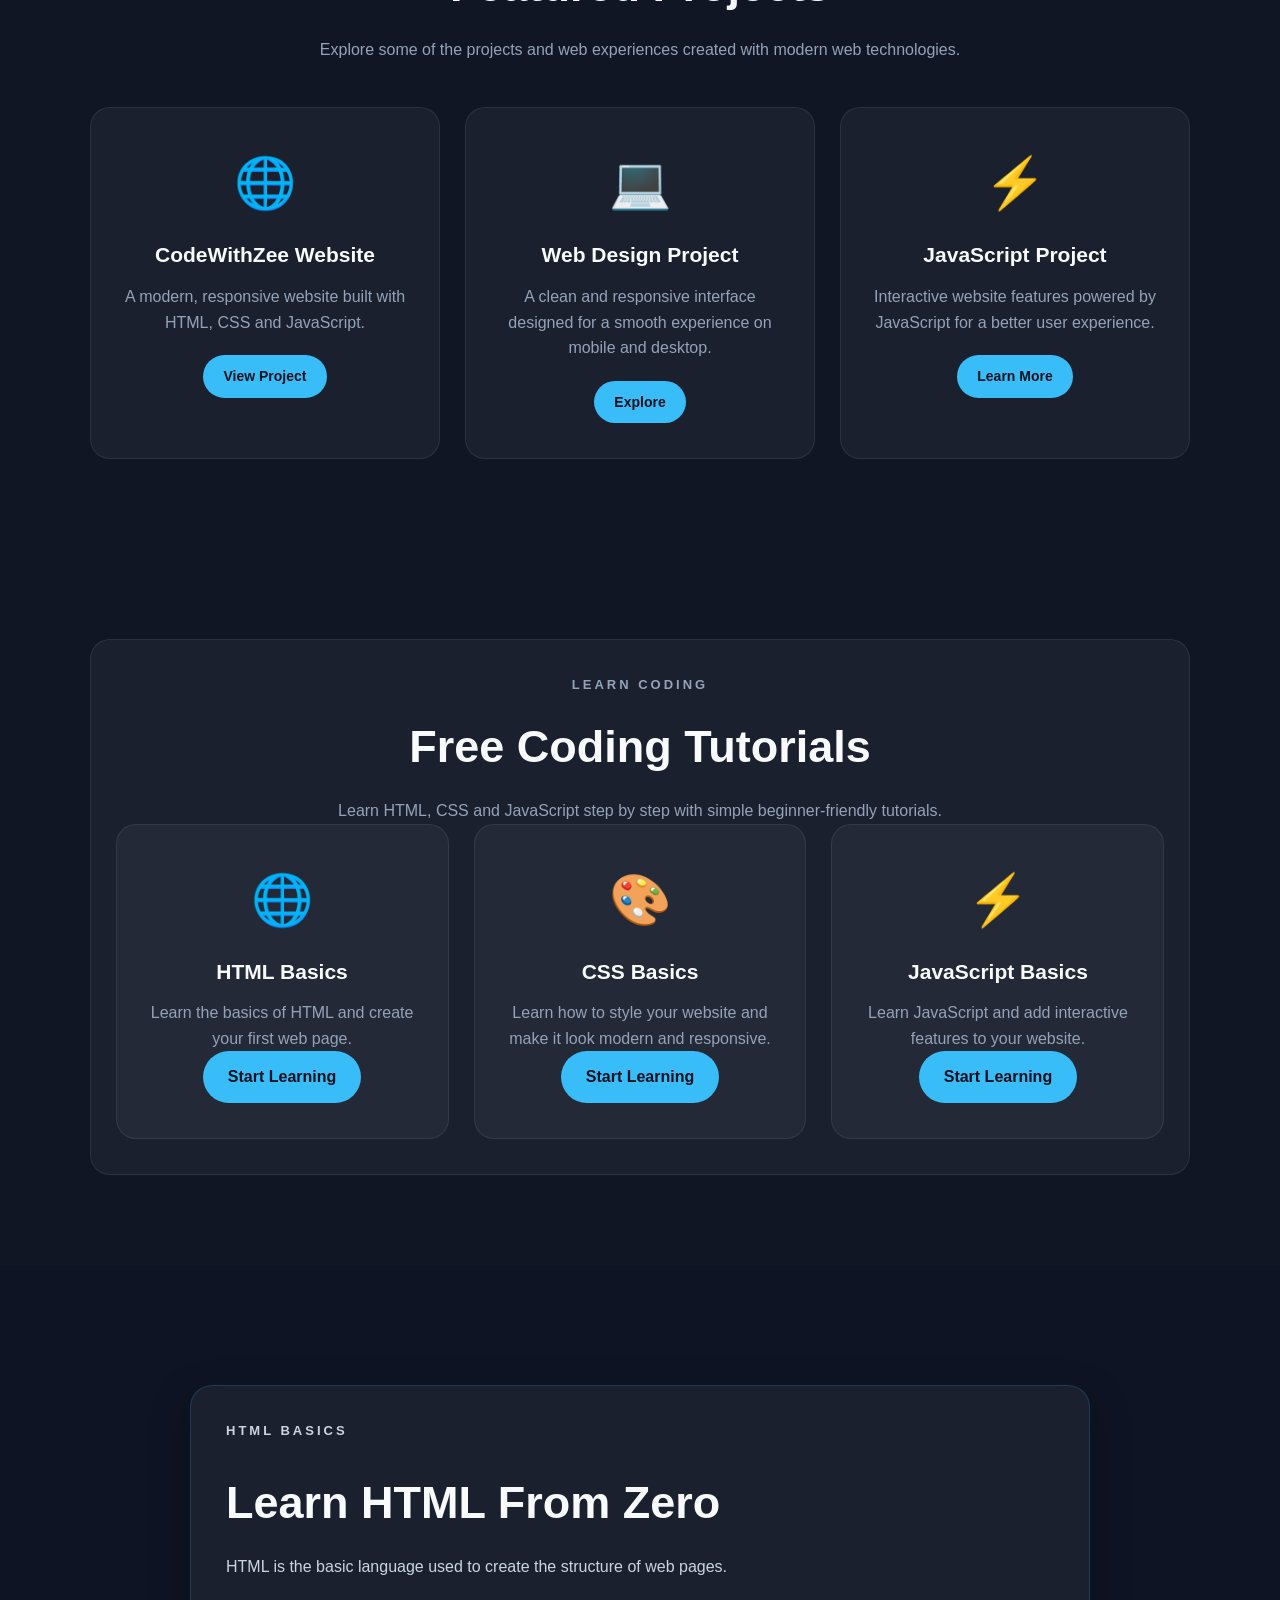
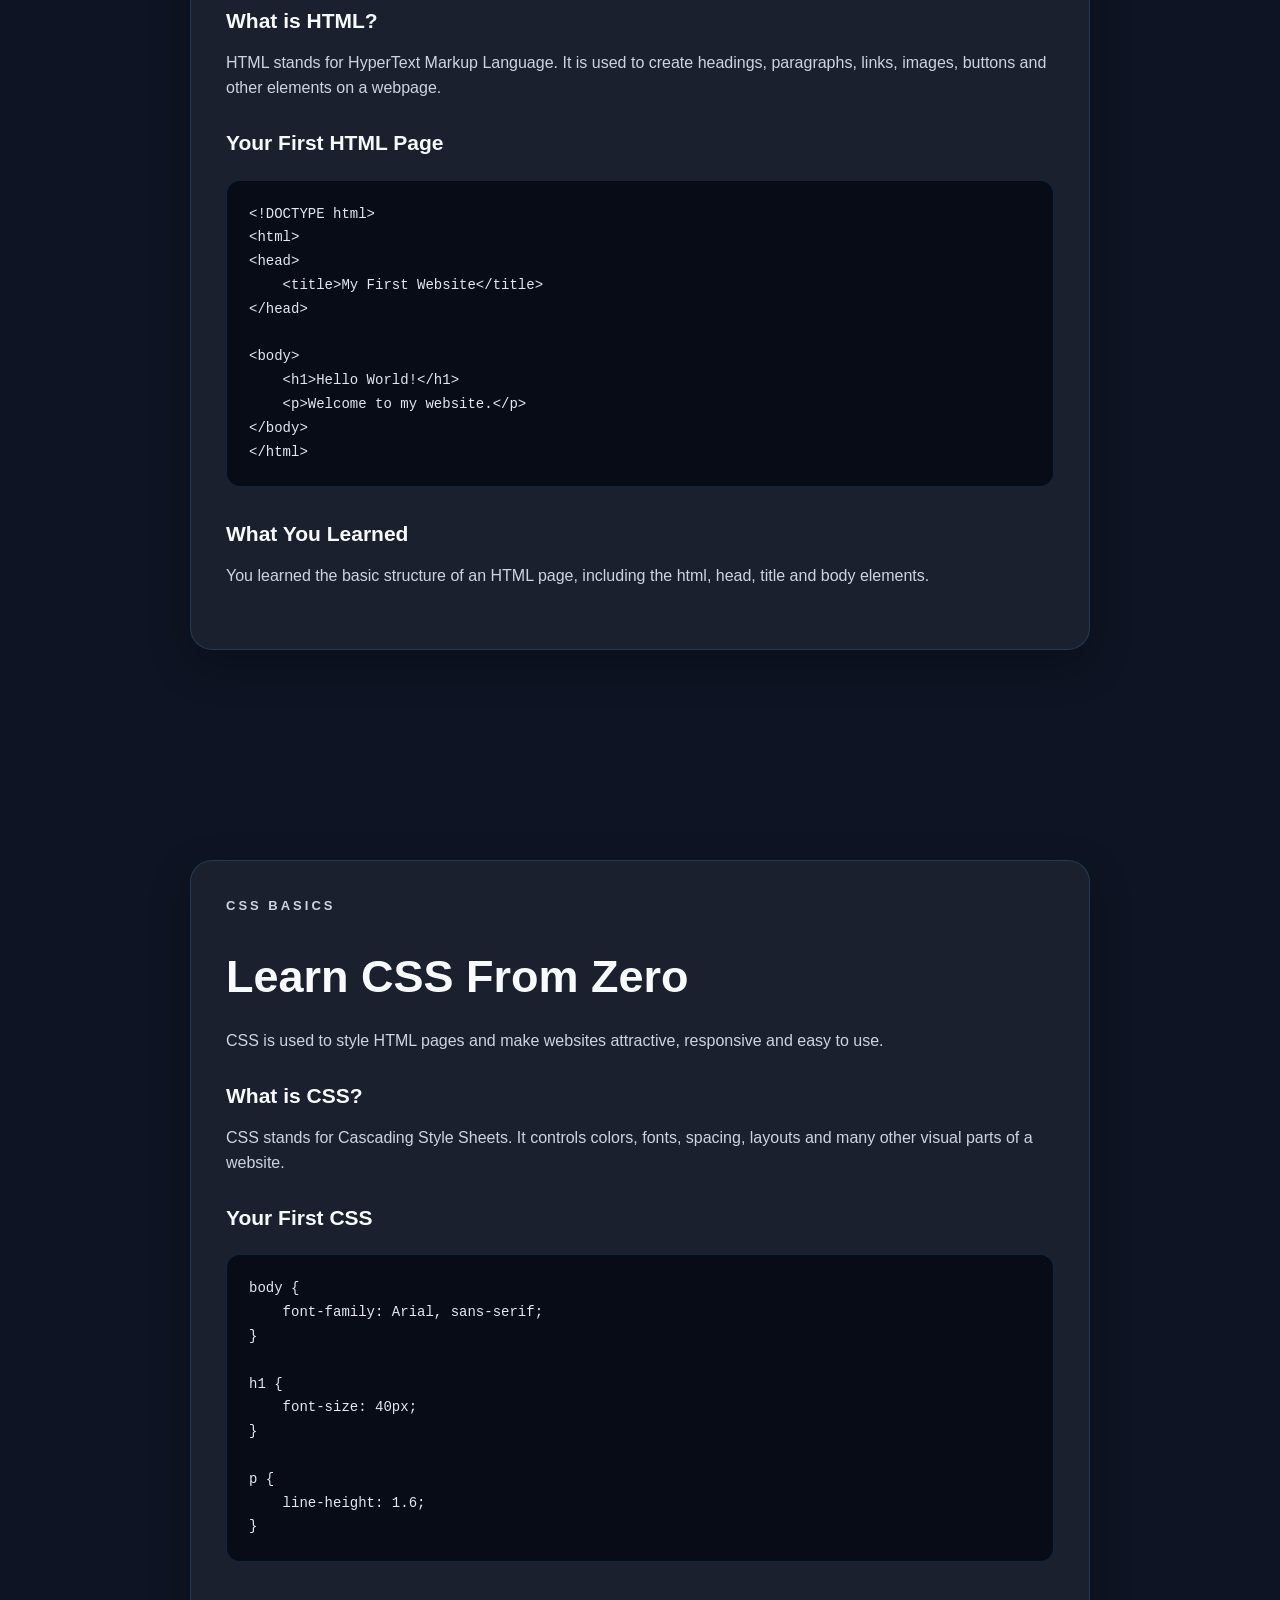
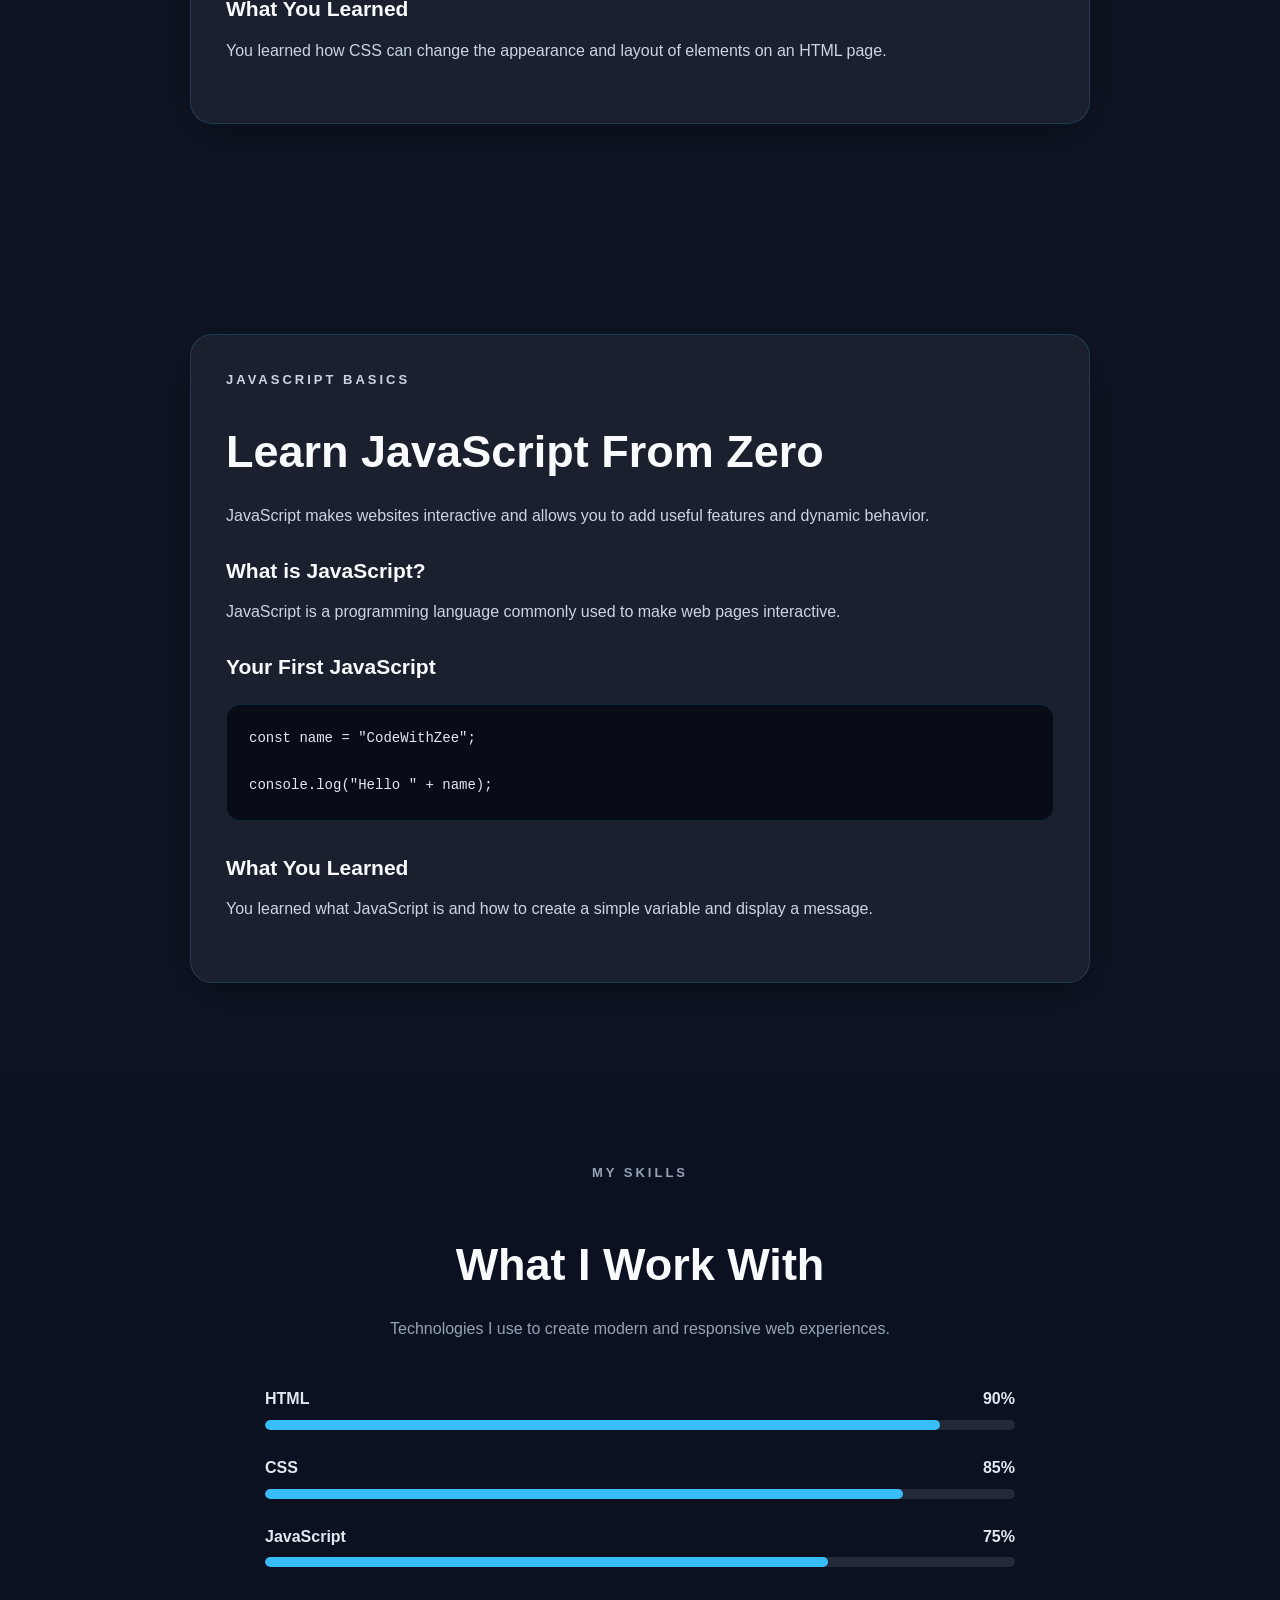
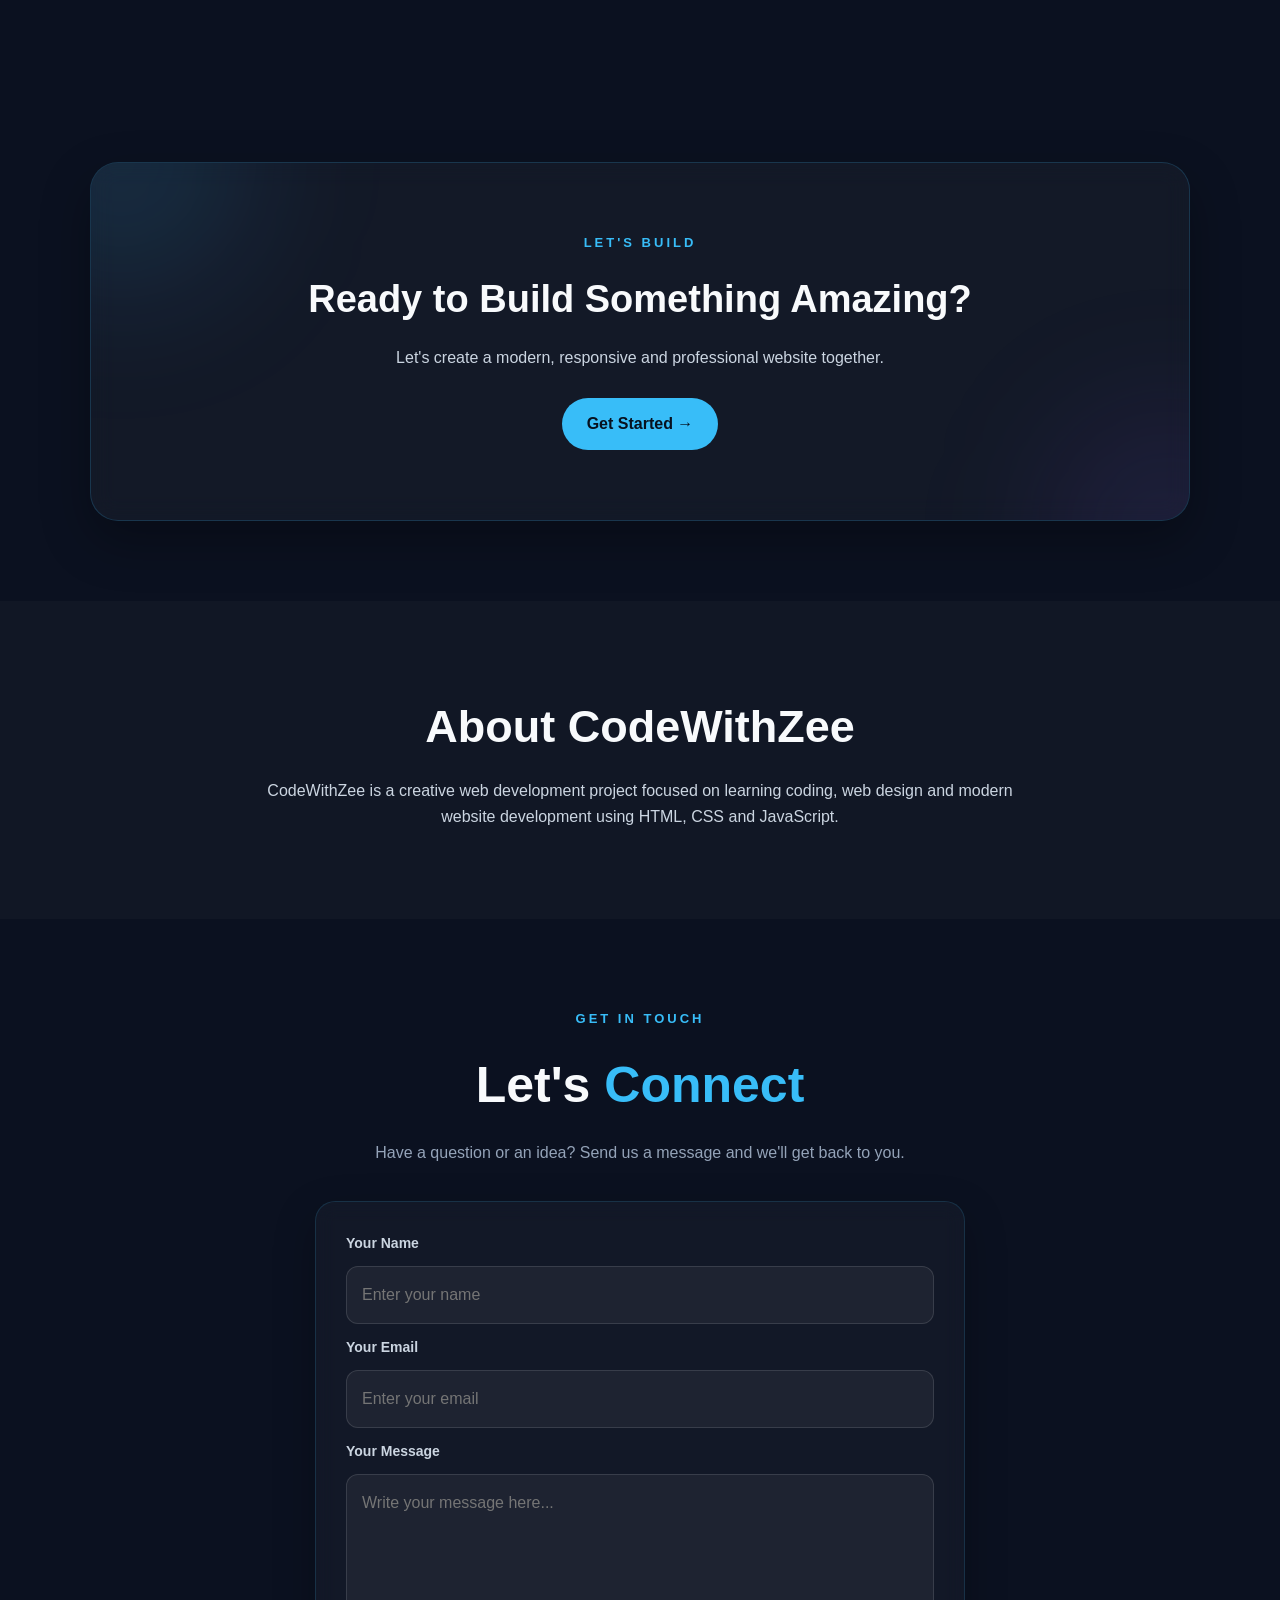
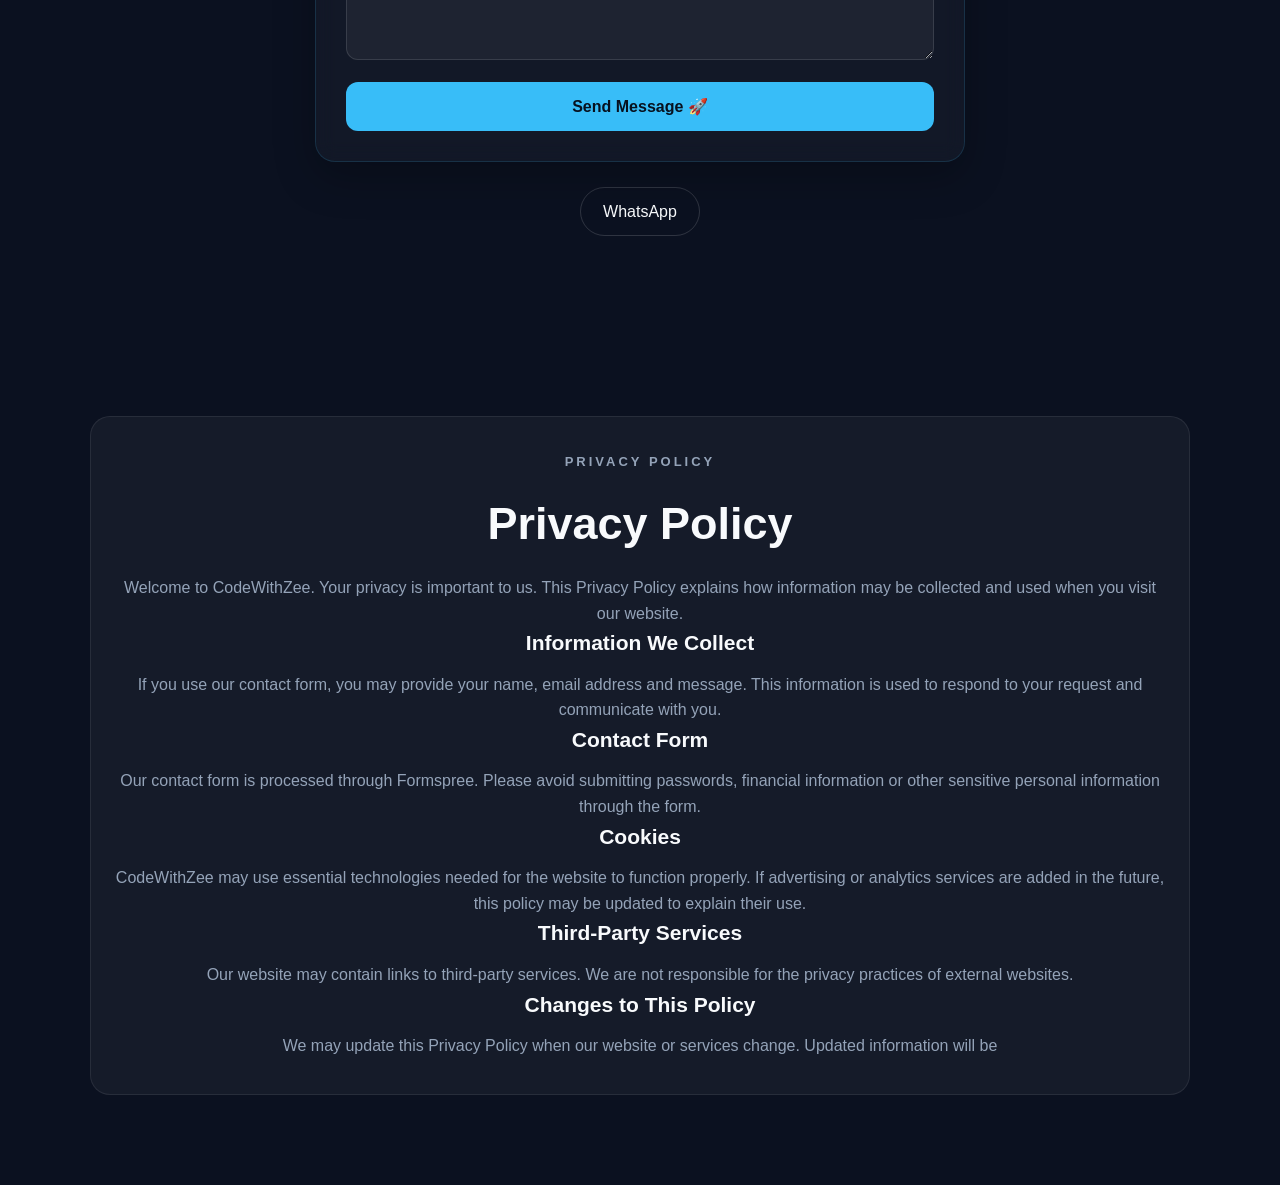
==== commit a198bd70: "Add files via upload" ====
--- a/index.html
+++ b/index.html
@@ -65,6 +65,9 @@
             <a href="#skills">Skills</a>
             <a href="#about">About</a>
             <a href="#contact">Contact</a>
+            <a href="#privacy">Privacy</a>
+            <a href="#terms">Terms</a>
+            <a href="#disclaimer">Disclaimer</a>
         </div>
 
     </nav>
@@ -96,8 +99,7 @@
                         Get Started
                     </a>
 
-                    <a href="#about"
-                        class="hero-btn secondary-btn">
+                    <a href="#about" class="hero-btn secondary-btn">
                         Explore More
                     </a>
 
@@ -136,7 +138,6 @@
 
                 </article>
 
-
                 <article class="card">
 
                     <h3>🎨 Web Design</h3>
@@ -148,7 +149,6 @@
 
                 </article>
 
-
                 <article class="card">
 
                     <h3>⚡ JavaScript</h3>
@@ -204,7 +204,6 @@
 
                 </article>
 
-
                 <article class="card project-card">
 
                     <div class="project-icon">
@@ -226,7 +225,6 @@
 
                 </article>
 
-
                 <article class="card project-card">
 
                     <div class="project-icon">
@@ -256,85 +254,87 @@
         <!-- TUTORIALS -->
         <section id="tutorials" class="section">
 
-            <p class="hero-tag">
-                LEARN CODING
-            </p>
-
-            <h2>
-                Free Coding Tutorials
-            </h2>
-
-            <p>
-                Learn HTML, CSS and JavaScript step by step
-                with simple beginner-friendly tutorials.
-            </p>
-
-            <div class="cards">
-
-                <article class="card">
-
-                    <div class="project-icon">
-                        🌐
-                    </div>
-
-                    <h3>
-                        HTML Basics
-                    </h3>
-
-                    <p>
-                        Learn the basics of HTML and create
-                        your first web page.
-                    </p>
-
-                    <a href="#html-tutorial" class="hero-btn">
-                        Start Learning
-                    </a>
-
-                </article>
-
-
-                <article class="card">
-
-                    <div class="project-icon">
-                        🎨
-                    </div>
-
-                    <h3>
-                        CSS Basics
-                    </h3>
-
-                    <p>
-                        Learn how to style your website and make
-                        it look modern and responsive.
-                    </p>
-
-                    <a href="#css-tutorial" class="hero-btn">
-                        Start Learning
-                    </a>
-
-                </article>
-
-
-                <article class="card">
-
-                    <div class="project-icon">
-                        ⚡
-                    </div>
-
-                    <h3>
-                        JavaScript Basics
-                    </h3>
-
-                    <p>
-                        Learn JavaScript and add interactive
-                        features to your website.
-                    </p>
-
-                    <a href="#js-tutorial" class="hero-btn">
-                        Start Learning
-                    </a>
-
-                </article>
+            <div class="card">
+
+                <p class="hero-tag">
+                    LEARN CODING
+                </p>
+
+                <h2>
+                    Free Coding Tutorials
+                </h2>
+
+                <p>
+                    Learn HTML, CSS and JavaScript step by step
+                    with simple beginner-friendly tutorials.
+                </p>
+
+                <div class="cards">
+
+                    <article class="card">
+
+                        <div class="project-icon">
+                            🌐
+                        </div>
+
+                        <h3>
+                            HTML Basics
+                        </h3>
+
+                        <p>
+                            Learn the basics of HTML and create
+                            your first web page.
+                        </p>
+
+                        <a href="#html-tutorial" class="hero-btn">
+                            Start Learning
+                        </a>
+
+                    </article>
+
+                    <article class="card">
+
+                        <div class="project-icon">
+                            🎨
+                        </div>
+
+                        <h3>
+                            CSS Basics
+                        </h3>
+
+                        <p>
+                            Learn how to style your website and make
+                            it look modern and responsive.
+                        </p>
+
+                        <a href="#css-tutorial" class="hero-btn">
+                            Start Learning
+                        </a>
+
+                    </article>
+
+                    <article class="card">
+
+                        <div class="project-icon">
+                            ⚡
+                        </div>
+
+                        <h3>
+                            JavaScript Basics
+                        </h3>
+
+                        <p>
+                            Learn JavaScript and add interactive
+                            features to your website.
+                        </p>
+
+                        <a href="#js-tutorial" class="hero-btn">
+                            Start Learning
+                        </a>
+
+                    </article>
+
+                </div>
 
             </div>
 
@@ -344,20 +344,20 @@
         <!-- HTML TUTORIAL -->
         <section id="html-tutorial" class="section">
 
-            <p class="hero-tag">
-                HTML BASICS
-            </p>
-
-            <h2>
-                Learn HTML From Zero
-            </h2>
-
-            <p>
-                HTML is the basic language used to create
-                the structure of web pages.
-            </p>
-
             <div class="card">
+
+                <p class="hero-tag">
+                    HTML BASICS
+                </p>
+
+                <h2>
+                    Learn HTML From Zero
+                </h2>
+
+                <p>
+                    HTML is the basic language used to create
+                    the structure of web pages.
+                </p>
 
                 <h3>
                     What is HTML?
@@ -403,20 +403,20 @@
         <!-- CSS TUTORIAL -->
         <section id="css-tutorial" class="section">
 
-            <p class="hero-tag">
-                CSS BASICS
-            </p>
-
-            <h2>
-                Learn CSS From Zero
-            </h2>
-
-            <p>
-                CSS is used to style HTML pages and make websites
-                attractive, responsive and easy to use.
-            </p>
-
             <div class="card">
+
+                <p class="hero-tag">
+                    CSS BASICS
+                </p>
+
+                <h2>
+                    Learn CSS From Zero
+                </h2>
+
+                <p>
+                    CSS is used to style HTML pages and make websites
+                    attractive, responsive and easy to use.
+                </p>
 
                 <h3>
                     What is CSS?
@@ -461,20 +461,20 @@
         <!-- JAVASCRIPT TUTORIAL -->
         <section id="js-tutorial" class="section">
 
-            <p class="hero-tag">
-                JAVASCRIPT BASICS
-            </p>
-
-            <h2>
-                Learn JavaScript From Zero
-            </h2>
-
-            <p>
-                JavaScript makes websites interactive and allows
-                you to add useful features and dynamic behavior.
-            </p>
-
             <div class="card">
+
+                <p class="hero-tag">
+                    JAVASCRIPT BASICS
+                </p>
+
+                <h2>
+                    Learn JavaScript From Zero
+                </h2>
+
+                <p>
+                    JavaScript makes websites interactive and allows
+                    you to add useful features and dynamic behavior.
+                </p>
 
                 <h3>
                     What is JavaScript?
@@ -538,7 +538,6 @@
 
                 </div>
 
-
                 <div class="skill">
 
                     <div class="skill-info">
@@ -551,7 +550,6 @@
                     </div>
 
                 </div>
-
 
                 <div class="skill">
 
@@ -636,8 +634,6 @@
 
                 </div>
 
-
-                <!-- CONTACT FORM -->
                 <form
                     class="contact-form"
                     action="https://formspree.io/f/xoeqkjyp"
@@ -655,7 +651,6 @@
                         autocomplete="name"
                         required>
 
-
                     <label for="email">
                         Your Email
                     </label>
@@ -668,7 +663,6 @@
                         autocomplete="email"
                         required>
 
-
                     <label for="message">
                         Your Message
                     </label>
@@ -680,15 +674,12 @@
                         rows="6"
                         required></textarea>
 
-
                     <button type="submit">
                         Send Message 🚀
                     </button>
 
                 </form>
 
-
-                <!-- SOCIAL LINKS -->
                 <div class="social-links">
 
                     <a
@@ -705,36 +696,73 @@
 
         </section>
 
-    </main>
-
-
-    <!-- FOOTER -->
-    <footer>
-
-        <h2>
-            CodeWithZee
-        </h2>
-
-        <p>
-            Learn • Create • Build
-        </p>
-
-        <p>
-            © 2026 CodeWithZee. All rights reserved.
-        </p>
-
-    </footer>
-
-
-    <!-- BACK TO TOP -->
-    <button
-        id="top-btn"
-        aria-label="Back to top">
-        ↑
-    </button>
-
-
-    <script src="script.js"></script>
-
-</body>
-</html>+
+        <!-- PRIVACY POLICY -->
+        <section id="privacy" class="section">
+
+            <div class="card">
+
+                <p class="hero-tag">
+                    PRIVACY POLICY
+                </p>
+
+                <h2>
+                    Privacy Policy
+                </h2>
+
+                <p>
+                    Welcome to CodeWithZee. Your privacy is important
+                    to us. This Privacy Policy explains how information
+                    may be collected and used when you visit our website.
+                </p>
+
+                <h3>
+                    Information We Collect
+                </h3>
+
+                <p>
+                    If you use our contact form, you may provide your
+                    name, email address and message. This information
+                    is used to respond to your request and communicate
+                    with you.
+                </p>
+
+                <h3>
+                    Contact Form
+                </h3>
+
+                <p>
+                    Our contact form is processed through Formspree.
+                    Please avoid submitting passwords, financial
+                    information or other sensitive personal information
+                    through the form.
+                </p>
+
+                <h3>
+                    Cookies
+                </h3>
+
+                <p>
+                    CodeWithZee may use essential technologies needed
+                    for the website to function properly. If advertising
+                    or analytics services are added in the future,
+                    this policy may be updated to explain their use.
+                </p>
+
+                <h3>
+                    Third-Party Services
+                </h3>
+
+                <p>
+                    Our website may contain links to third-party
+                    services. We are not responsible for the privacy
+                    practices of external websites.
+                </p>
+
+                <h3>
+                    Changes to This Policy
+                </h3>
+
+                <p>
+                    We may update this Privacy Policy when our website
+                    or services change. Updated information will be
--- a/style.css
+++ b/style.css
@@ -1,790 +1,871 @@
 * {
-  margin: 0;
-  padding: 0;
-  box-sizing: border-box;
-  }
+    margin: 0;
+    padding: 0;
+    box-sizing: border-box;
+}
 
 html {
-scroll-behavior: smooth;
+    scroll-behavior: smooth;
 }
 
 body {
-font-family: Arial, sans-serif;
-background: #0b1120;
-color: #f8fafc;
-line-height: 1.6;
-overflow-x: hidden;
-}
-
-/* =========================
-NAVBAR
+    font-family: Arial, sans-serif;
+    background: #0b1120;
+    color: #f8fafc;
+    line-height: 1.6;
+    overflow-x: hidden;
+}
+
+/* =========================
+   NAVBAR
 ========================= */
 
 .navbar {
-width: 100%;
-min-height: 70px;
-padding: 15px 7%;
-display: flex;
-align-items: center;
-justify-content: space-between;
-position: sticky;
-top: 0;
-z-index: 1000;
-background: rgba(11, 17, 32, 0.92);
-backdrop-filter: blur(12px);
-border-bottom: 1px solid rgba(255, 255, 255, 0.08);
+    width: 100%;
+    min-height: 70px;
+    padding: 15px 7%;
+    display: flex;
+    align-items: center;
+    justify-content: space-between;
+    position: sticky;
+    top: 0;
+    z-index: 1000;
+    background: rgba(11, 17, 32, 0.92);
+    backdrop-filter: blur(12px);
+    border-bottom: 1px solid rgba(255, 255, 255, 0.08);
 }
 
 .logo {
-font-size: 23px;
-font-weight: 700;
-letter-spacing: 0.5px;
-transition: transform 0.3s ease, text-shadow 0.3s ease;
+    font-size: 23px;
+    font-weight: 700;
+    letter-spacing: 0.5px;
+    transition: transform 0.3s ease, text-shadow 0.3s ease;
 }
 
 .logo:hover {
-transform: scale(1.05);
-text-shadow: 0 0 15px rgba(56, 189, 248, 0.7);
+    transform: scale(1.05);
+    text-shadow: 0 0 15px rgba(56, 189, 248, 0.7);
 }
 
 .logo span {
-color: #38bdf8;
-margin-right: 5px;
-display: inline-block;
-transition: transform 0.4s ease;
+    color: #38bdf8;
+    margin-right: 5px;
+    display: inline-block;
+    transition: transform 0.4s ease;
 }
 
 .logo:hover span {
-transform: rotate(-8deg) scale(1.1);
+    transform: rotate(-8deg) scale(1.1);
 }
 
 .nav-links {
-display: flex;
-gap: 30px;
+    display: flex;
+    gap: 30px;
 }
 
 .nav-links a {
-color: #e2e8f0;
-text-decoration: none;
-font-size: 15px;
-font-weight: 600;
-transition: 0.3s;
-position: relative;
+    color: #e2e8f0;
+    text-decoration: none;
+    font-size: 15px;
+    font-weight: 600;
+    transition: 0.3s;
+    position: relative;
 }
 
 .nav-links a:hover,
 .nav-links a.active {
-color: #38bdf8;
+    color: #38bdf8;
 }
 
 .nav-links a.active::after {
-content: "";
-position: absolute;
-left: 0;
-bottom: -8px;
-width: 100%;
-height: 2px;
-background: #38bdf8;
-border-radius: 5px;
+    content: "";
+    position: absolute;
+    left: 0;
+    bottom: -8px;
+    width: 100%;
+    height: 2px;
+    background: #38bdf8;
+    border-radius: 5px;
 }
 
 .menu-toggle {
-display: none;
-border: 0;
-background: transparent;
-color: white;
-font-size: 28px;
-cursor: pointer;
-transition: transform 0.3s ease;
+    display: none;
+    border: 0;
+    background: transparent;
+    color: white;
+    font-size: 28px;
+    cursor: pointer;
+    transition: transform 0.3s ease;
 }
 
 .menu-toggle:active {
-transform: scale(0.9);
-}
-
-/* =========================
-HERO
+    transform: scale(0.9);
+}
+
+/* =========================
+   HERO
 ========================= */
 
 .hero {
-min-height: 88vh;
-padding: 100px 7%;
-display: flex;
-align-items: center;
-justify-content: center;
-text-align: center;
-position: relative;
-overflow: hidden;
-
-background:
-    radial-gradient(
-        circle at 20% 20%,
-        rgba(56, 189, 248, 0.15),
-        transparent 30%
-    ),
-    radial-gradient(
-        circle at 80% 70%,
-        rgba(99, 102, 241, 0.15),
-        transparent 30%
-    );
-
+    min-height: 88vh;
+    padding: 100px 7%;
+    display: flex;
+    align-items: center;
+    justify-content: center;
+    text-align: center;
+    position: relative;
+    overflow: hidden;
+
+    background:
+        radial-gradient(
+            circle at 20% 20%,
+            rgba(56, 189, 248, 0.15),
+            transparent 30%
+        ),
+        radial-gradient(
+            circle at 80% 70%,
+            rgba(99, 102, 241, 0.15),
+            transparent 30%
+        );
 }
 
 .hero::before {
-content: "";
-position: absolute;
-width: 350px;
-height: 350px;
-background: rgba(56, 189, 248, 0.12);
-border-radius: 50%;
-filter: blur(80px);
-top: -100px;
-left: -100px;
-animation: heroGlow 5s ease-in-out infinite alternate;
+    content: "";
+    position: absolute;
+    width: 350px;
+    height: 350px;
+    background: rgba(56, 189, 248, 0.12);
+    border-radius: 50%;
+    filter: blur(80px);
+    top: -100px;
+    left: -100px;
+    animation: heroGlow 5s ease-in-out infinite alternate;
 }
 
 .hero::after {
-content: "";
-position: absolute;
-width: 300px;
-height: 300px;
-background: rgba(139, 92, 246, 0.12);
-border-radius: 50%;
-filter: blur(80px);
-bottom: -100px;
-right: -80px;
-animation: heroGlow 6s ease-in-out infinite alternate;
+    content: "";
+    position: absolute;
+    width: 300px;
+    height: 300px;
+    background: rgba(139, 92, 246, 0.12);
+    border-radius: 50%;
+    filter: blur(80px);
+    bottom: -100px;
+    right: -80px;
+    animation: heroGlow 6s ease-in-out infinite alternate;
 }
 
 .hero-content {
-max-width: 850px;
-animation: fadeUp 1s ease forwards;
-position: relative;
-z-index: 2;
+    max-width: 850px;
+    animation: fadeUp 1s ease forwards;
+    position: relative;
+    z-index: 2;
 }
 
 .hero-tag,
 .contact-tag {
-color: #38bdf8;
-font-size: 13px;
-font-weight: 700;
-letter-spacing: 3px;
-margin-bottom: 15px;
+    color: #38bdf8;
+    font-size: 13px;
+    font-weight: 700;
+    letter-spacing: 3px;
+    margin-bottom: 15px;
 }
 
 .hero h1 {
-font-size: clamp(42px, 8vw, 78px);
-line-height: 1.05;
-margin-bottom: 25px;
+    font-size: clamp(42px, 8vw, 78px);
+    line-height: 1.05;
+    margin-bottom: 25px;
 }
 
 .hero h1 span,
 .contact-heading h2 span {
-color: #38bdf8;
+    color: #38bdf8;
 }
 
 .hero-description {
-max-width: 650px;
-margin: auto;
-color: #cbd5e1;
-font-size: 18px;
+    max-width: 650px;
+    margin: auto;
+    color: #cbd5e1;
+    font-size: 18px;
 }
 
 .hero-buttons {
-margin-top: 35px;
-display: flex;
-justify-content: center;
-gap: 15px;
-flex-wrap: wrap;
+    margin-top: 35px;
+    display: flex;
+    justify-content: center;
+    gap: 15px;
+    flex-wrap: wrap;
 }
 
 .hero-btn {
-display: inline-block;
-padding: 13px 25px;
-border-radius: 30px;
-background: #38bdf8;
-color: #07111f;
-text-decoration: none;
-font-weight: 700;
-transition: 0.3s;
+    display: inline-block;
+    padding: 13px 25px;
+    border-radius: 30px;
+    background: #38bdf8;
+    color: #07111f;
+    text-decoration: none;
+    font-weight: 700;
+    transition: 0.3s;
 }
 
 .hero-btn:hover {
-transform: translateY(-4px);
-box-shadow: 0 12px 30px rgba(56, 189, 248, 0.25);
+    transform: translateY(-4px);
+    box-shadow: 0 12px 30px rgba(56, 189, 248, 0.25);
 }
 
 .secondary-btn {
-background: transparent;
-color: #f8fafc;
-border: 1px solid rgba(255, 255, 255, 0.2);
-}
-
-/* =========================
-SCROLL INDICATOR
+    background: transparent;
+    color: #f8fafc;
+    border: 1px solid rgba(255, 255, 255, 0.2);
+}
+
+/* =========================
+   SCROLL INDICATOR
 ========================= */
 
 .scroll-indicator {
-margin-top: 45px;
-text-align: center;
-animation: scrollFloat 2s ease-in-out infinite;
+    margin-top: 45px;
+    text-align: center;
+    animation: scrollFloat 2s ease-in-out infinite;
 }
 
 .scroll-indicator span {
-display: block;
-font-size: 13px;
-color: #94a3b8;
-letter-spacing: 1px;
+    display: block;
+    font-size: 13px;
+    color: #94a3b8;
+    letter-spacing: 1px;
 }
 
 .scroll-arrow {
-font-size: 24px;
-color: #38bdf8;
-margin-top: 5px;
-}
-
-/* =========================
-SECTIONS
+    font-size: 24px;
+    color: #38bdf8;
+    margin-top: 5px;
+}
+
+/* =========================
+   SECTIONS
 ========================= */
 
 .section {
-padding: 90px 7%;
-text-align: center;
+    padding: 90px 7%;
+    text-align: center;
 }
 
 .section h2 {
-font-size: clamp(30px, 5vw, 45px);
-margin-bottom: 15px;
+    font-size: clamp(30px, 5vw, 45px);
+    margin-bottom: 15px;
 }
 
 .section > p {
-max-width: 700px;
-margin: 0 auto 45px;
-color: #94a3b8;
-}
-
-/* =========================
-CARDS
+    max-width: 700px;
+    margin: 0 auto 45px;
+    color: #94a3b8;
+}
+
+/* =========================
+   CARDS
 ========================= */
 
 .cards {
-max-width: 1100px;
-margin: auto;
-display: grid;
-grid-template-columns: repeat(3, 1fr);
-gap: 25px;
+    max-width: 1100px;
+    margin: auto;
+    display: grid;
+    grid-template-columns: repeat(3, 1fr);
+    gap: 25px;
 }
 
 .card {
-padding: 35px 25px;
-border-radius: 20px;
-background: rgba(255, 255, 255, 0.045);
-border: 1px solid rgba(255, 255, 255, 0.08);
-transition: 0.35s;
+    width: 100%;
+    padding: 35px 25px;
+    border-radius: 20px;
+    background: rgba(255, 255, 255, 0.045);
+    border: 1px solid rgba(255, 255, 255, 0.08);
+    transition: 0.35s;
+    overflow: hidden;
 }
 
 .card:hover {
-transform: translateY(-10px);
-border-color: rgba(56, 189, 248, 0.5);
-box-shadow: 0 18px 40px rgba(0, 0, 0, 0.25);
+    transform: translateY(-10px);
+    border-color: rgba(56, 189, 248, 0.5);
+    box-shadow: 0 18px 40px rgba(0, 0, 0, 0.25);
 }
 
 .card h3 {
-margin-bottom: 12px;
-font-size: 21px;
+    margin-bottom: 12px;
+    font-size: 21px;
 }
 
 .card p {
-color: #94a3b8;
-}
-
-/* =========================
-PROJECTS
+    color: #94a3b8;
+}
+
+/* =========================
+   PROJECTS
 ========================= */
 
 .projects-section {
-background: rgba(255, 255, 255, 0.018);
+    background: rgba(255, 255, 255, 0.018);
 }
 
 .project-card {
-display: flex;
-flex-direction: column;
-align-items: center;
+    display: flex;
+    flex-direction: column;
+    align-items: center;
 }
 
 .project-icon {
-font-size: 50px;
-margin-bottom: 15px;
+    font-size: 50px;
+    margin-bottom: 15px;
 }
 
 .project-card .hero-btn {
-margin-top: 20px;
-padding: 10px 20px;
-font-size: 14px;
-}
-
-/* =========================
-SKILLS
+    margin-top: 20px;
+    padding: 10px 20px;
+    font-size: 14px;
+}
+
+/* =========================
+   TUTORIALS
+========================= */
+
+#tutorials {
+    background: rgba(255, 255, 255, 0.018);
+}
+
+#html-tutorial,
+#css-tutorial,
+#js-tutorial {
+    background: rgba(255, 255, 255, 0.012);
+}
+
+#html-tutorial .card,
+#css-tutorial .card,
+#js-tutorial .card {
+    max-width: 900px;
+    margin: 30px auto 0;
+    text-align: left;
+    padding: 35px;
+    border-radius: 22px;
+    background: rgba(255, 255, 255, 0.055);
+    border: 1px solid rgba(56, 189, 248, 0.18);
+    box-shadow: 0 15px 40px rgba(0, 0, 0, 0.25);
+}
+
+#html-tutorial .card h3,
+#css-tutorial .card h3,
+#js-tutorial .card h3 {
+    color: #f8fafc;
+    margin-top: 10px;
+    margin-bottom: 12px;
+}
+
+#html-tutorial .card p,
+#css-tutorial .card p,
+#js-tutorial .card p {
+    color: #cbd5e1;
+    margin-bottom: 25px;
+}
+
+#html-tutorial pre,
+#css-tutorial pre,
+#js-tutorial pre {
+    width: 100%;
+    margin: 20px 0 30px;
+    padding: 22px;
+    background: #070c17;
+    border: 1px solid rgba(56, 189, 248, 0.15);
+    border-radius: 14px;
+    overflow-x: auto;
+    text-align: left;
+}
+
+#html-tutorial code,
+#css-tutorial code,
+#js-tutorial code {
+    color: #e2e8f0;
+    font-family: Consolas, Monaco, monospace;
+    font-size: 14px;
+    line-height: 1.7;
+}
+
+/* =========================
+   SKILLS
 ========================= */
 
 .skills-section {
-max-width: 1000px;
-margin: auto;
+    max-width: 1000px;
+    margin: auto;
 }
 
 .skills-list {
-max-width: 750px;
-margin: 40px auto 0;
-text-align: left;
+    max-width: 750px;
+    margin: 40px auto 0;
+    text-align: left;
 }
 
 .skill {
-margin-bottom: 25px;
+    margin-bottom: 25px;
 }
 
 .skill-info {
-display: flex;
-justify-content: space-between;
-margin-bottom: 8px;
-font-weight: 700;
-color: #e2e8f0;
+    display: flex;
+    justify-content: space-between;
+    margin-bottom: 8px;
+    font-weight: 700;
+    color: #e2e8f0;
 }
 
 .skill-bar {
-width: 100%;
-height: 10px;
-border-radius: 20px;
-background: rgba(255, 255, 255, 0.1);
-overflow: hidden;
+    width: 100%;
+    height: 10px;
+    border-radius: 20px;
+    background: rgba(255, 255, 255, 0.1);
+    overflow: hidden;
 }
 
 .skill-bar span {
-display: block;
-height: 100%;
-border-radius: 20px;
-background: #38bdf8;
-transform-origin: left;
-animation: skillFill 1.5s ease forwards;
-}
-
-/* =========================
-CTA
+    display: block;
+    height: 100%;
+    border-radius: 20px;
+    background: #38bdf8;
+    transform-origin: left;
+    animation: skillFill 1.5s ease forwards;
+}
+
+/* =========================
+   CTA
 ========================= */
 
 .cta-section {
-max-width: 1100px;
-margin: 80px auto;
-padding: 70px 25px;
-text-align: center;
-border: 1px solid rgba(56, 189, 248, 0.18);
-border-radius: 28px;
-background: rgba(255, 255, 255, 0.035);
-backdrop-filter: blur(12px);
-box-shadow: 0 20px 50px rgba(0, 0, 0, 0.3);
-position: relative;
-overflow: hidden;
+    max-width: 1100px;
+    margin: 80px auto;
+    padding: 70px 25px;
+    text-align: center;
+    border: 1px solid rgba(56, 189, 248, 0.18);
+    border-radius: 28px;
+    background: rgba(255, 255, 255, 0.035);
+    backdrop-filter: blur(12px);
+    box-shadow: 0 20px 50px rgba(0, 0, 0, 0.3);
+    position: relative;
+    overflow: hidden;
 }
 
 .cta-section::before {
-content: "";
-position: absolute;
-width: 260px;
-height: 260px;
-border-radius: 50%;
-background: rgba(56, 189, 248, 0.12);
-filter: blur(70px);
-top: -130px;
-left: -100px;
-animation: ctaGlow 5s ease-in-out infinite alternate;
+    content: "";
+    position: absolute;
+    width: 260px;
+    height: 260px;
+    border-radius: 50%;
+    background: rgba(56, 189, 248, 0.12);
+    filter: blur(70px);
+    top: -130px;
+    left: -100px;
+    animation: ctaGlow 5s ease-in-out infinite alternate;
 }
 
 .cta-section::after {
-content: "";
-position: absolute;
-width: 240px;
-height: 240px;
-border-radius: 50%;
-background: rgba(139, 92, 246, 0.1);
-filter: blur(70px);
-bottom: -130px;
-right: -100px;
-animation: ctaGlow 6s ease-in-out infinite alternate;
+    content: "";
+    position: absolute;
+    width: 240px;
+    height: 240px;
+    border-radius: 50%;
+    background: rgba(139, 92, 246, 0.1);
+    filter: blur(70px);
+    bottom: -130px;
+    right: -100px;
+    animation: ctaGlow 6s ease-in-out infinite alternate;
 }
 
 .cta-content {
-position: relative;
-z-index: 2;
+    position: relative;
+    z-index: 2;
 }
 
 .cta-content h2 {
-font-size: 38px;
-margin: 12px 0 15px;
+    font-size: 38px;
+    margin: 12px 0 15px;
 }
 
 .cta-content p:not(.hero-tag) {
-max-width: 600px;
-margin: 0 auto 28px;
-color: #cbd5e1;
-}
-
-/* =========================
-ABOUT
+    max-width: 600px;
+    margin: 0 auto 28px;
+    color: #cbd5e1;
+}
+
+/* =========================
+   ABOUT
 ========================= */
 
 #about {
-background: rgba(255, 255, 255, 0.025);
+    background: rgba(255, 255, 255, 0.025);
 }
 
 #about p {
-max-width: 750px;
-margin: auto;
-color: #cbd5e1;
-}
-
-/* =========================
-CONTACT
+    max-width: 750px;
+    margin: auto;
+    color: #cbd5e1;
+}
+
+/* =========================
+   CONTACT
 ========================= */
 
 .contact-section {
-position: relative;
-overflow: hidden;
+    position: relative;
+    overflow: hidden;
 }
 
 .contact-container {
-max-width: 750px;
-margin: auto;
+    max-width: 750px;
+    margin: auto;
 }
 
 .contact-heading h2 {
-font-size: clamp(32px, 6vw, 50px);
-margin-bottom: 15px;
+    font-size: clamp(32px, 6vw, 50px);
+    margin-bottom: 15px;
 }
 
 .contact-heading > p:last-child {
-color: #94a3b8;
-margin-bottom: 35px;
+    color: #94a3b8;
+    margin-bottom: 35px;
 }
 
 .contact-form {
-max-width: 650px;
-margin: 35px auto 0;
-padding: 30px;
-border: 1px solid rgba(56, 189, 248, 0.15);
-border-radius: 20px;
-background: rgba(255, 255, 255, 0.03);
-backdrop-filter: blur(10px);
-box-shadow: 0 15px 40px rgba(0, 0, 0, 0.25);
-display: flex;
-flex-direction: column;
-gap: 12px;
-text-align: left;
+    max-width: 650px;
+    margin: 35px auto 0;
+    padding: 30px;
+    border: 1px solid rgba(56, 189, 248, 0.15);
+    border-radius: 20px;
+    background: rgba(255, 255, 255, 0.03);
+    backdrop-filter: blur(10px);
+    box-shadow: 0 15px 40px rgba(0, 0, 0, 0.25);
+    display: flex;
+    flex-direction: column;
+    gap: 12px;
+    text-align: left;
 }
 
 .contact-form label {
-font-size: 14px;
-color: #cbd5e1;
-font-weight: 600;
+    font-size: 14px;
+    color: #cbd5e1;
+    font-weight: 600;
 }
 
 .contact-form input,
 .contact-form textarea {
-width: 100%;
-padding: 15px;
-border-radius: 12px;
-border: 1px solid rgba(255, 255, 255, 0.12);
-outline: none;
-background: rgba(255, 255, 255, 0.05);
-color: white;
-font: inherit;
-resize: vertical;
-transition: border-color 0.3s ease, box-shadow 0.3s ease;
+    width: 100%;
+    padding: 15px;
+    border-radius: 12px;
+    border: 1px solid rgba(255, 255, 255, 0.12);
+    outline: none;
+    background: rgba(255, 255, 255, 0.05);
+    color: white;
+    font: inherit;
+    resize: vertical;
+    transition: border-color 0.3s ease, box-shadow 0.3s ease;
 }
 
 .contact-form input:focus,
 .contact-form textarea:focus {
-border-color: #38bdf8;
-box-shadow: 0 0 15px rgba(56, 189, 248, 0.15);
+    border-color: #38bdf8;
+    box-shadow: 0 0 15px rgba(56, 189, 248, 0.15);
 }
 
 .contact-form button {
-margin-top: 10px;
-padding: 15px;
-border: none;
-border-radius: 12px;
-background: #38bdf8;
-color: #07111f;
-font-weight: 700;
-font-size: 16px;
-cursor: pointer;
-transition: transform 0.3s ease, box-shadow 0.3s ease;
+    margin-top: 10px;
+    padding: 15px;
+    border: none;
+    border-radius: 12px;
+    background: #38bdf8;
+    color: #07111f;
+    font-weight: 700;
+    font-size: 16px;
+    cursor: pointer;
+    transition: transform 0.3s ease, box-shadow 0.3s ease;
 }
 
 .contact-form button:hover {
-transform: translateY(-3px);
-box-shadow: 0 10px 25px rgba(56, 189, 248, 0.25);
+    transform: translateY(-3px);
+    box-shadow: 0 10px 25px rgba(56, 189, 248, 0.25);
 }
 
 .social-links {
-margin-top: 25px;
+    margin-top: 25px;
 }
 
 .social-btn {
-display: inline-block;
-padding: 11px 22px;
-border-radius: 25px;
-border: 1px solid rgba(255, 255, 255, 0.15);
-color: #f8fafc;
-text-decoration: none;
-transition: 0.3s;
+    display: inline-block;
+    padding: 11px 22px;
+    border-radius: 25px;
+    border: 1px solid rgba(255, 255, 255, 0.15);
+    color: #f8fafc;
+    text-decoration: none;
+    transition: 0.3s;
 }
 
 .social-btn:hover {
-border-color: #38bdf8;
-color: #38bdf8;
-}
-
-/* =========================
-FOOTER
+    border-color: #38bdf8;
+    color: #38bdf8;
+}
+
+/* =========================
+   FOOTER
 ========================= */
 
 footer {
-padding: 35px 7%;
-text-align: center;
-background: #070c17;
-border-top: 1px solid rgba(56, 189, 248, 0.12);
-position: relative;
-overflow: hidden;
+    padding: 35px 7%;
+    text-align: center;
+    background: #070c17;
+    border-top: 1px solid rgba(56, 189, 248, 0.12);
+    position: relative;
+    overflow: hidden;
 }
 
 footer::before {
-content: "";
-position: absolute;
-width: 250px;
-height: 250px;
-border-radius: 50%;
-background: rgba(56, 189, 248, 0.08);
-filter: blur(70px);
-left: -100px;
-bottom: -150px;
-pointer-events: none;
+    content: "";
+    position: absolute;
+    width: 250px;
+    height: 250px;
+    border-radius: 50%;
+    background: rgba(56, 189, 248, 0.08);
+    filter: blur(70px);
+    left: -100px;
+    bottom: -150px;
+    pointer-events: none;
 }
 
 footer h2,
 footer p {
-position: relative;
-z-index: 2;
+    position: relative;
+    z-index: 2;
 }
 
 footer h2 {
-margin-bottom: 5px;
+    margin-bottom: 5px;
 }
 
 footer p {
-color: #94a3b8;
-margin: 5px;
-}
-
-/* =========================
-BACK TO TOP
+    color: #94a3b8;
+    margin: 5px;
+}
+
+/* =========================
+   BACK TO TOP
 ========================= */
 
 #top-btn {
-position: fixed;
-right: 20px;
-bottom: 20px;
-width: 45px;
-height: 45px;
-border: none;
-border-radius: 50%;
-background: #38bdf8;
-color: #07111f;
-font-size: 22px;
-font-weight: bold;
-cursor: pointer;
-display: none;
-z-index: 900;
-}
-
-/* =========================
-ANIMATIONS
+    position: fixed;
+    right: 20px;
+    bottom: 20px;
+    width: 45px;
+    height: 45px;
+    border: none;
+    border-radius: 50%;
+    background: #38bdf8;
+    color: #07111f;
+    font-size: 22px;
+    font-weight: bold;
+    cursor: pointer;
+    display: none;
+    z-index: 900;
+}
+
+/* =========================
+   ANIMATIONS
 ========================= */
 
 @keyframes fadeUp {
-from {
-opacity: 0;
-transform: translateY(30px);
-}
-
-to {
-    opacity: 1;
-    transform: translateY(0);
-}
-
+    from {
+        opacity: 0;
+        transform: translateY(30px);
+    }
+
+    to {
+        opacity: 1;
+        transform: translateY(0);
+    }
 }
 
 @keyframes skillFill {
-from {
-transform: scaleX(0);
-}
-
-to {
-    transform: scaleX(1);
-}
-
+    from {
+        transform: scaleX(0);
+    }
+
+    to {
+        transform: scaleX(1);
+    }
 }
 
 @keyframes heroGlow {
-from {
-transform: translate(0, 0) scale(1);
-}
-
-to {
-    transform: translate(30px, -20px) scale(1.15);
-}
-
+    from {
+        transform: translate(0, 0) scale(1);
+    }
+
+    to {
+        transform: translate(30px, -20px) scale(1.15);
+    }
 }
 
 @keyframes ctaGlow {
-from {
-transform: translate(0, 0);
-}
-
-to {
-    transform: translate(25px, -20px) scale(1.1);
-}
-
+    from {
+        transform: translate(0, 0);
+    }
+
+    to {
+        transform: translate(25px, -20px) scale(1.1);
+    }
 }
 
 @keyframes scrollFloat {
-0%,
-100% {
-transform: translateY(0);
-}
-
-50% {
-    transform: translateY(8px);
-}
-
-}
-
-/* =========================
-MOBILE
+    0%,
+    100% {
+        transform: translateY(0);
+    }
+
+    50% {
+        transform: translateY(8px);
+    }
+}
+
+/* =========================
+   MOBILE
 ========================= */
 
 @media (max-width: 768px) {
 
-.navbar {
-    padding: 14px 5%;
-}
-
-.menu-toggle {
-    display: block;
-}
-
-.nav-links {
-    position: absolute;
-    top: 70px;
-    left: 0;
-    width: 100%;
-    padding: 20px;
-    display: flex;
-    flex-direction: column;
-    gap: 18px;
-    text-align: center;
-    background: #0b1120;
-    border-bottom: 1px solid rgba(255, 255, 255, 0.08);
-
-    opacity: 0;
-    transform: translateY(-10px);
-    pointer-events: none;
-    transition: opacity 0.3s ease, transform 0.3s ease;
-}
-
-.nav-links.active {
-    opacity: 1;
-    transform: translateY(0);
-    pointer-events: auto;
-}
-
-.hero {
-    min-height: 80vh;
-    padding: 80px 5%;
-}
-
-.hero-description {
-    font-size: 16px;
-}
-
-.section {
-    padding: 70px 5%;
-}
-
-.cards {
-    grid-template-columns: 1fr;
-}
-
-.card {
-    padding: 30px 22px;
-}
-
-.hero-buttons {
-    flex-direction: column;
-    align-items: stretch;
-}
-
-.hero-btn {
-    text-align: center;
-}
-
-.contact-container {
-    width: 100%;
-}
-
-.contact-form {
-    width: 100%;
-    padding: 22px;
-}
-
-.project-card {
-    width: 100%;
-}
-
-.skills-list {
-    width: 100%;
-}
-
-.skill {
-    margin-bottom: 22px;
-}
-
-.cta-section {
-    margin: 60px 15px;
-    padding: 50px 20px;
-}
-
-.cta-content h2 {
-    font-size: 28px;
-}
-
-}
-
-/* =========================
-SMALL PHONES
+    .navbar {
+        padding: 14px 5%;
+    }
+
+    .menu-toggle {
+        display: block;
+    }
+
+    .nav-links {
+        position: absolute;
+        top: 70px;
+        left: 0;
+        width: 100%;
+        padding: 20px;
+        display: flex;
+        flex-direction: column;
+        gap: 18px;
+        text-align: center;
+        background: #0b1120;
+        border-bottom: 1px solid rgba(255, 255, 255, 0.08);
+        opacity: 0;
+        transform: translateY(-10px);
+        pointer-events: none;
+        transition: opacity 0.3s ease, transform 0.3s ease;
+    }
+
+    .nav-links.active {
+        opacity: 1;
+        transform: translateY(0);
+        pointer-events: auto;
+    }
+
+    .hero {
+        min-height: 80vh;
+        padding: 80px 5%;
+    }
+
+    .hero-description {
+        font-size: 16px;
+    }
+
+    .section {
+        padding: 70px 5%;
+    }
+
+    .cards {
+        grid-template-columns: 1fr;
+    }
+
+    .card {
+        padding: 30px 22px;
+    }
+
+    #html-tutorial .card,
+    #css-tutorial .card,
+    #js-tutorial .card {
+        padding: 25px 20px;
+    }
+
+    #html-tutorial pre,
+    #css-tutorial pre,
+    #js-tutorial pre {
+        padding: 16px;
+    }
+
+    #html-tutorial code,
+    #css-tutorial code,
+    #js-tutorial code {
+        font-size: 13px;
+    }
+
+    .hero-buttons {
+        flex-direction: column;
+        align-items: stretch;
+    }
+
+    .hero-btn {
+        text-align: center;
+    }
+
+    .contact-container {
+        width: 100%;
+    }
+
+    .contact-form {
+        width: 100%;
+        padding: 22px;
+    }
+
+    .project-card {
+        width: 100%;
+    }
+
+    .skills-list {
+        width: 100%;
+    }
+
+    .skill {
+        margin-bottom: 22px;
+    }
+
+    .cta-section {
+        margin: 60px 15px;
+        padding: 50px 20px;
+    }
+
+    .cta-content h2 {
+        font-size: 28px;
+    }
+}
+
+/* =========================
+   SMALL PHONES
 ========================= */
 
 @media (max-width: 380px) {
 
-.logo {
-    font-size: 19px;
-}
-
-.hero h1 {
-    font-size: 38px;
-}
-
-.section {
-    padding-left: 4%;
-    padding-right: 4%;
-}
-
+    .logo {
+        font-size: 19px;
+    }
+
+    .hero h1 {
+        font-size: 38px;
+    }
+
+    .section {
+        padding-left: 4%;
+        padding-right: 4%;
+    }
+
+    #html-tutorial .card,
+    #css-tutorial .card,
+    #js-tutorial .card {
+        padding: 20px 16px;
+    }
 }
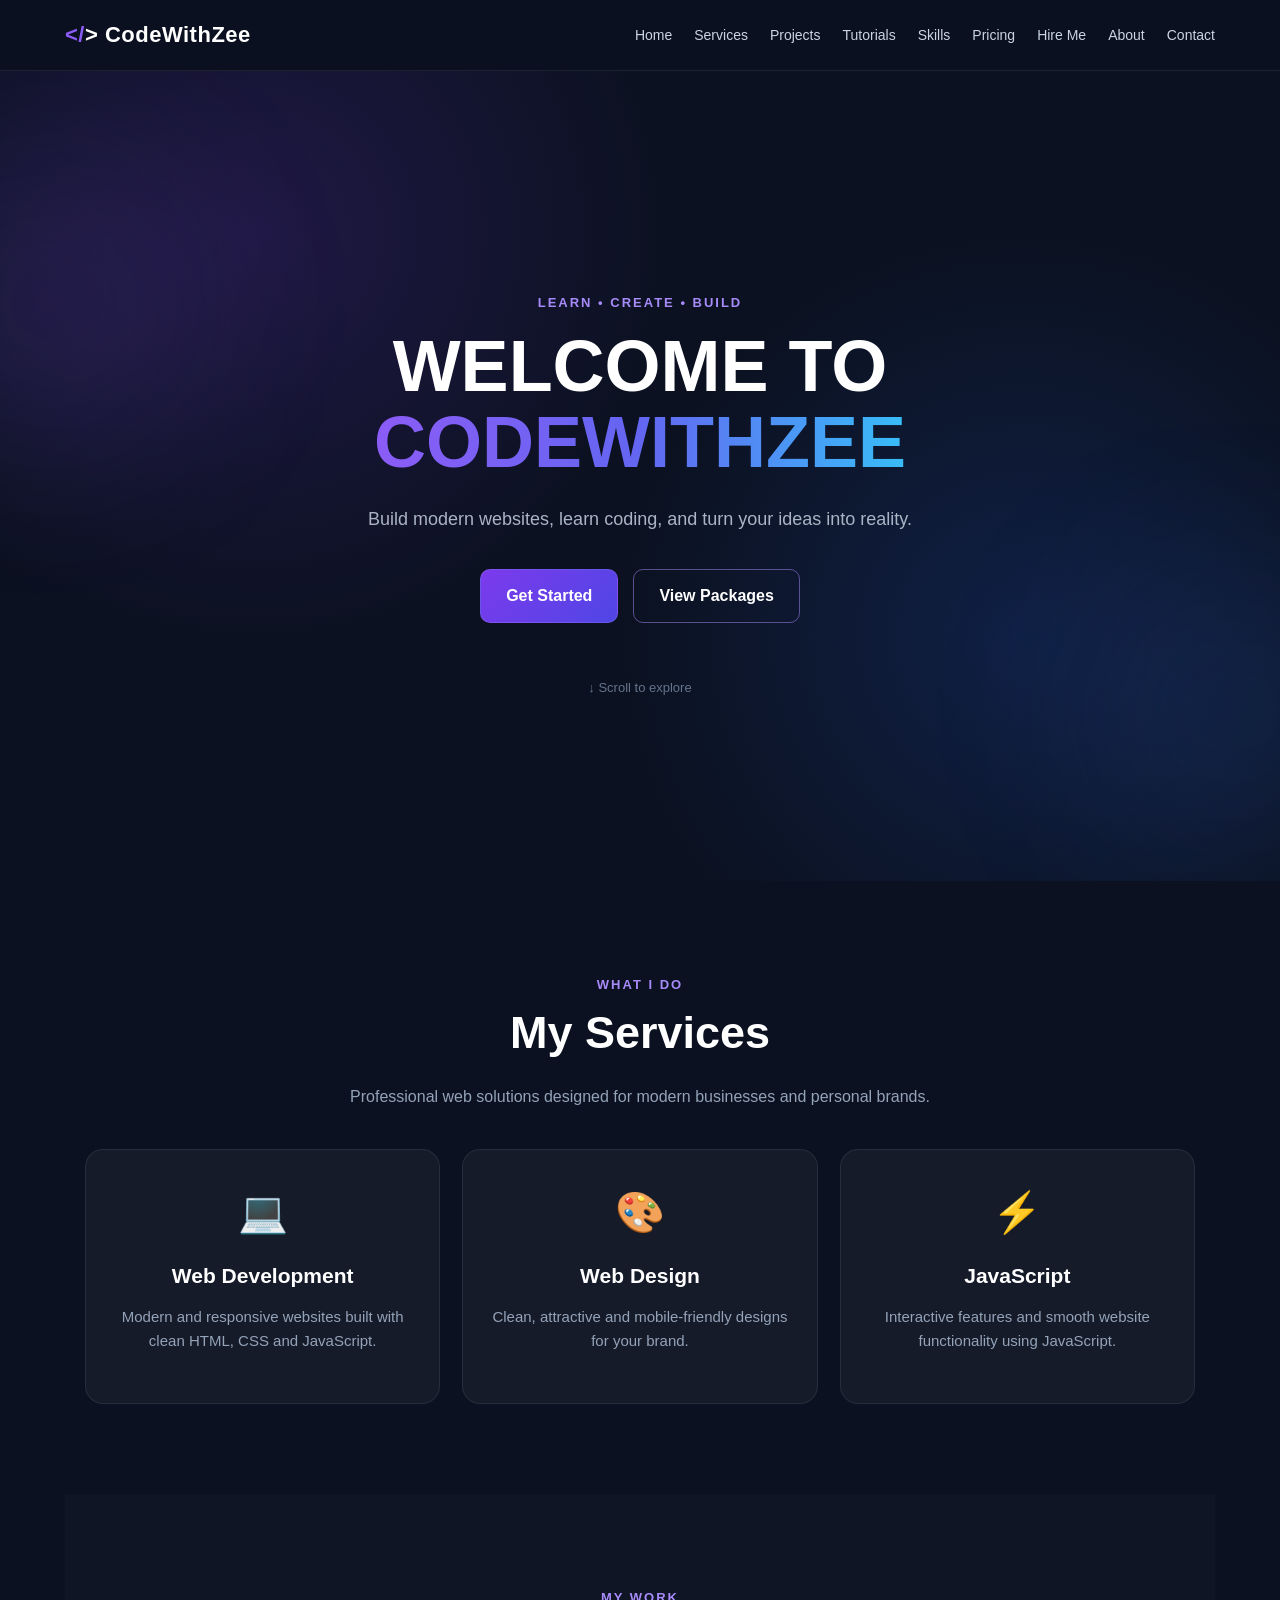
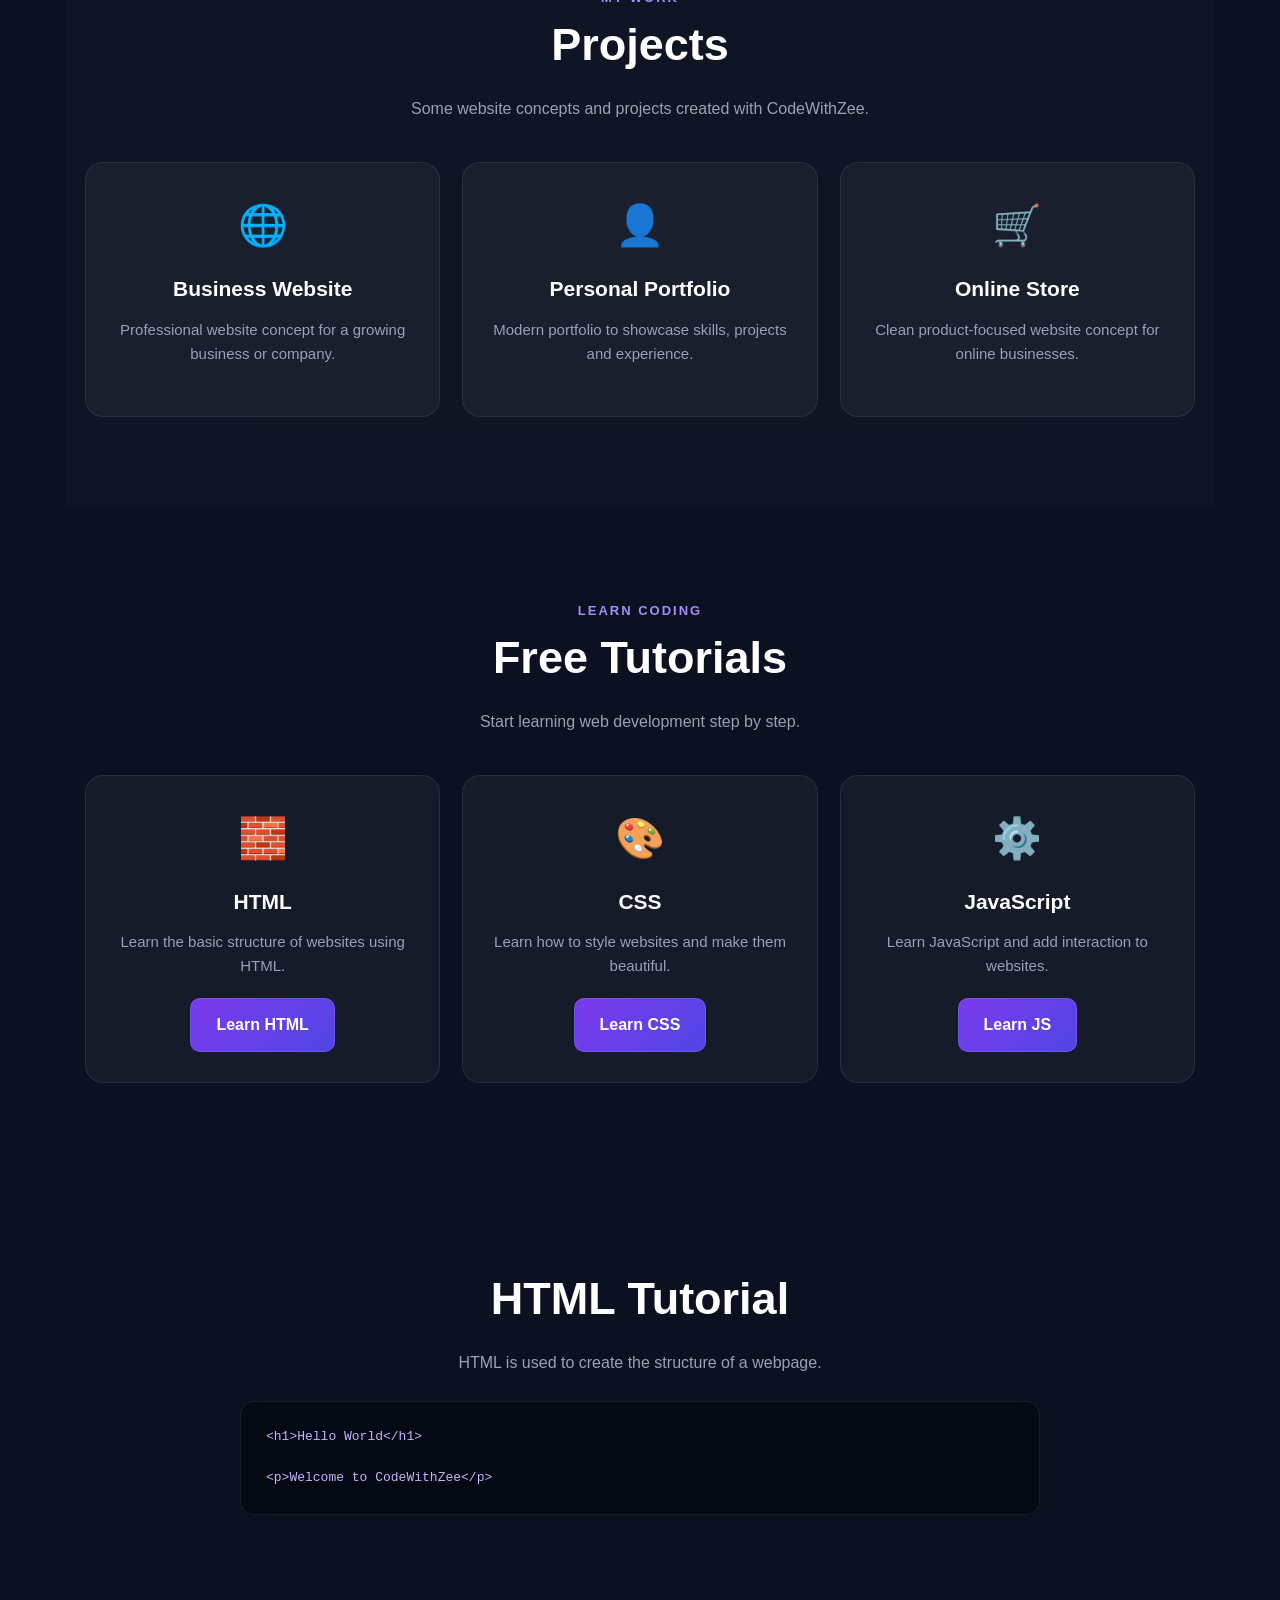
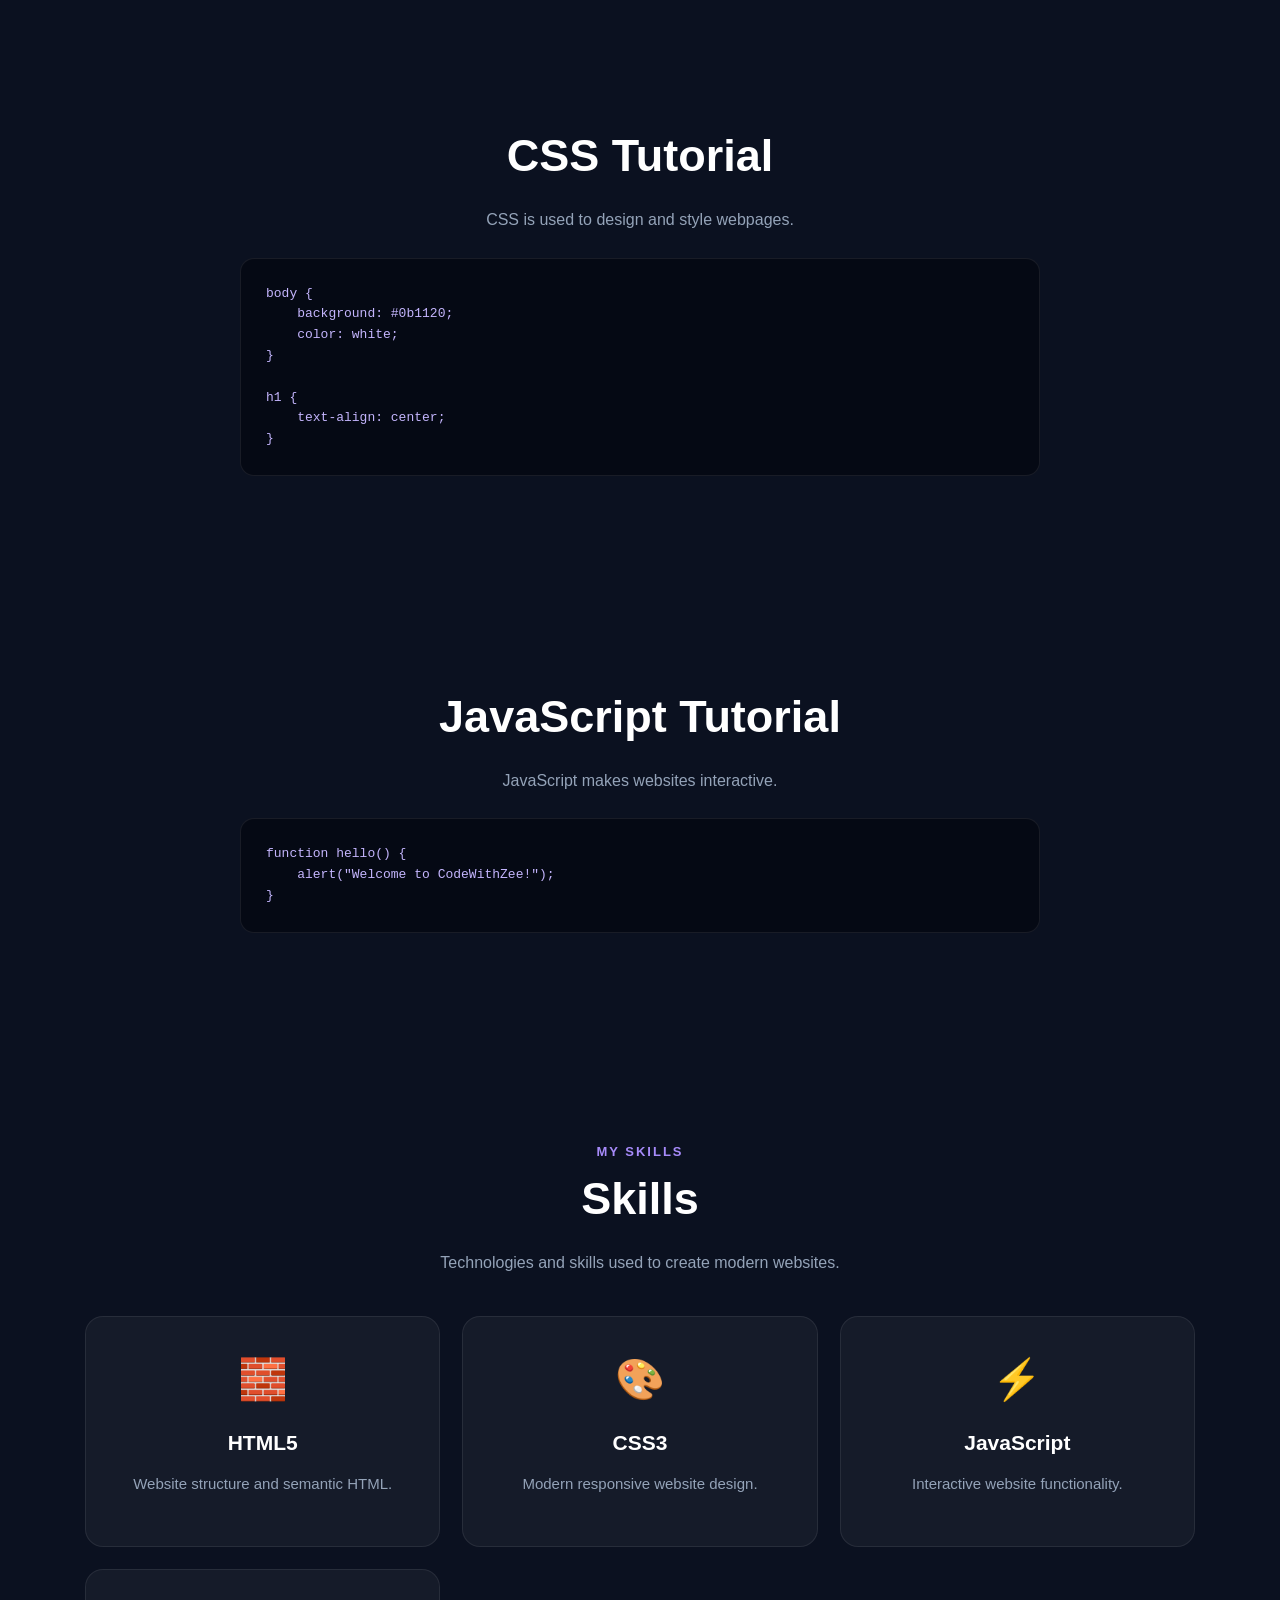
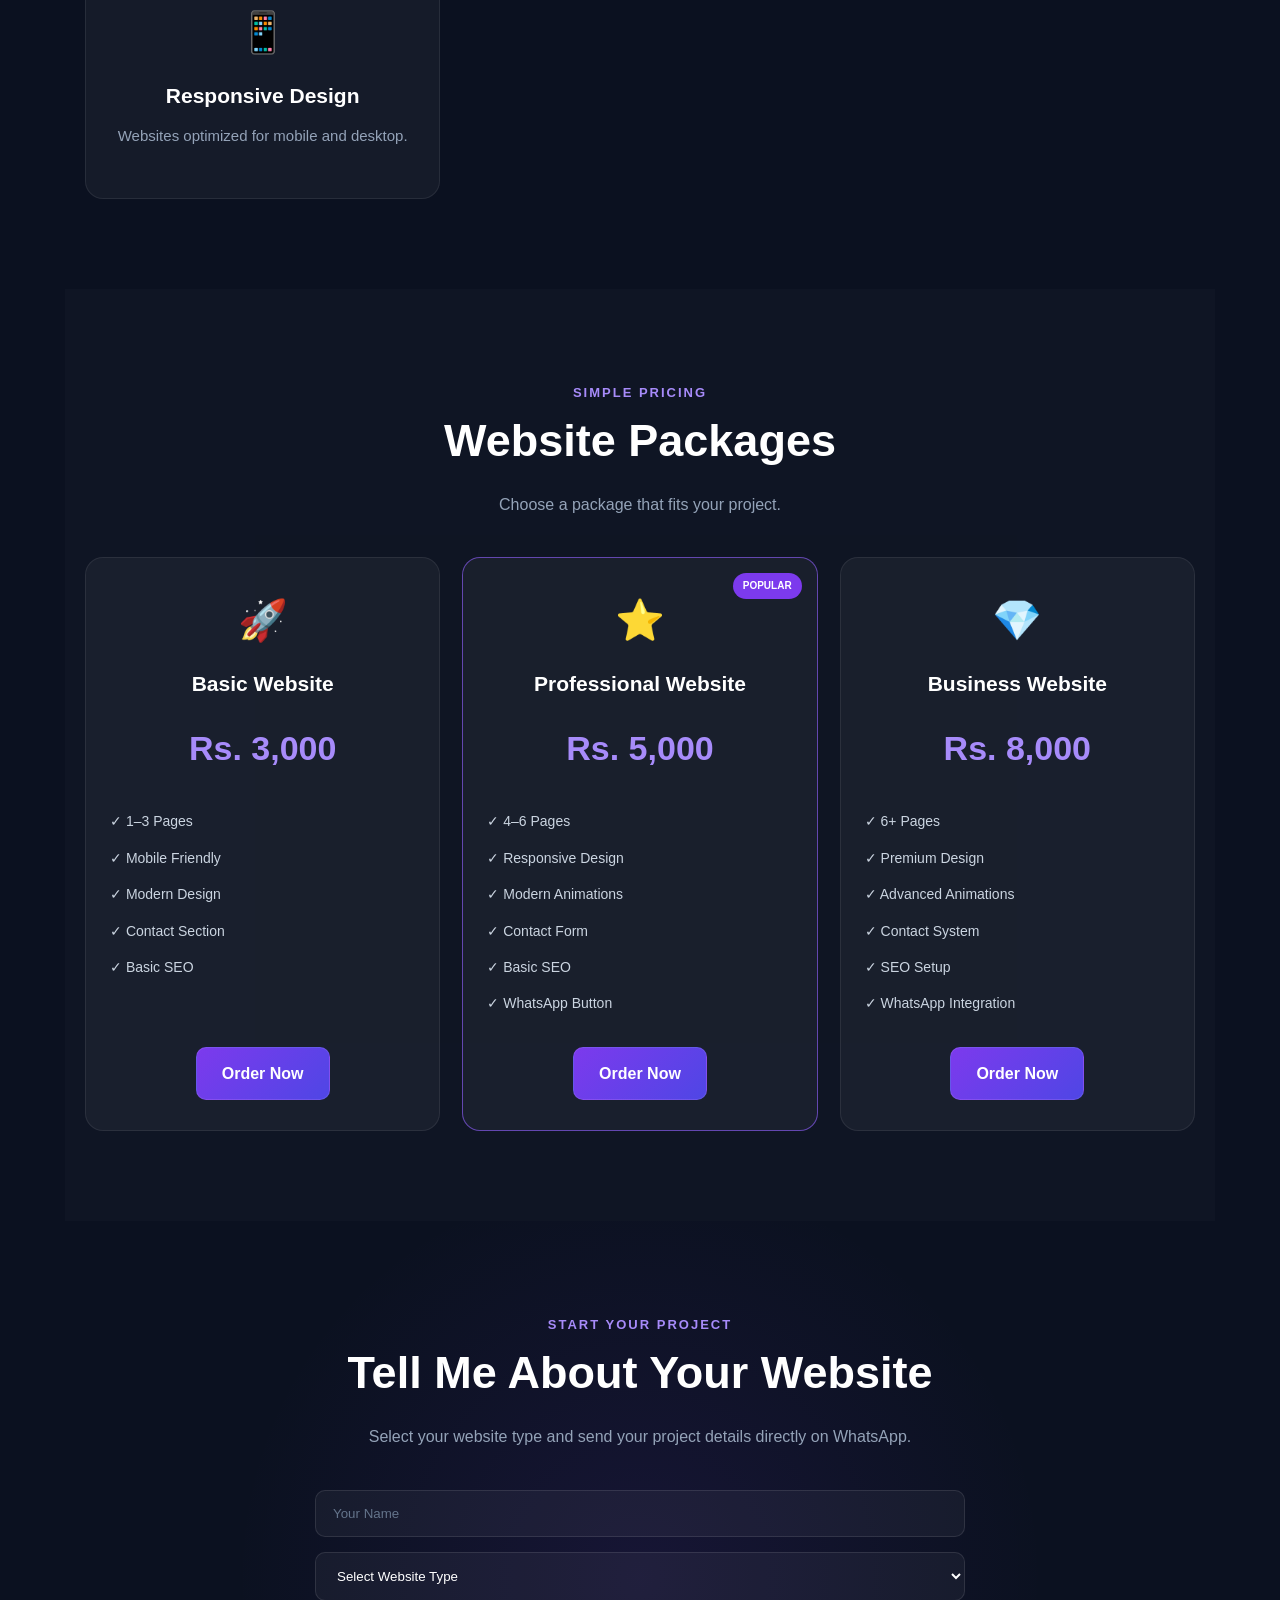
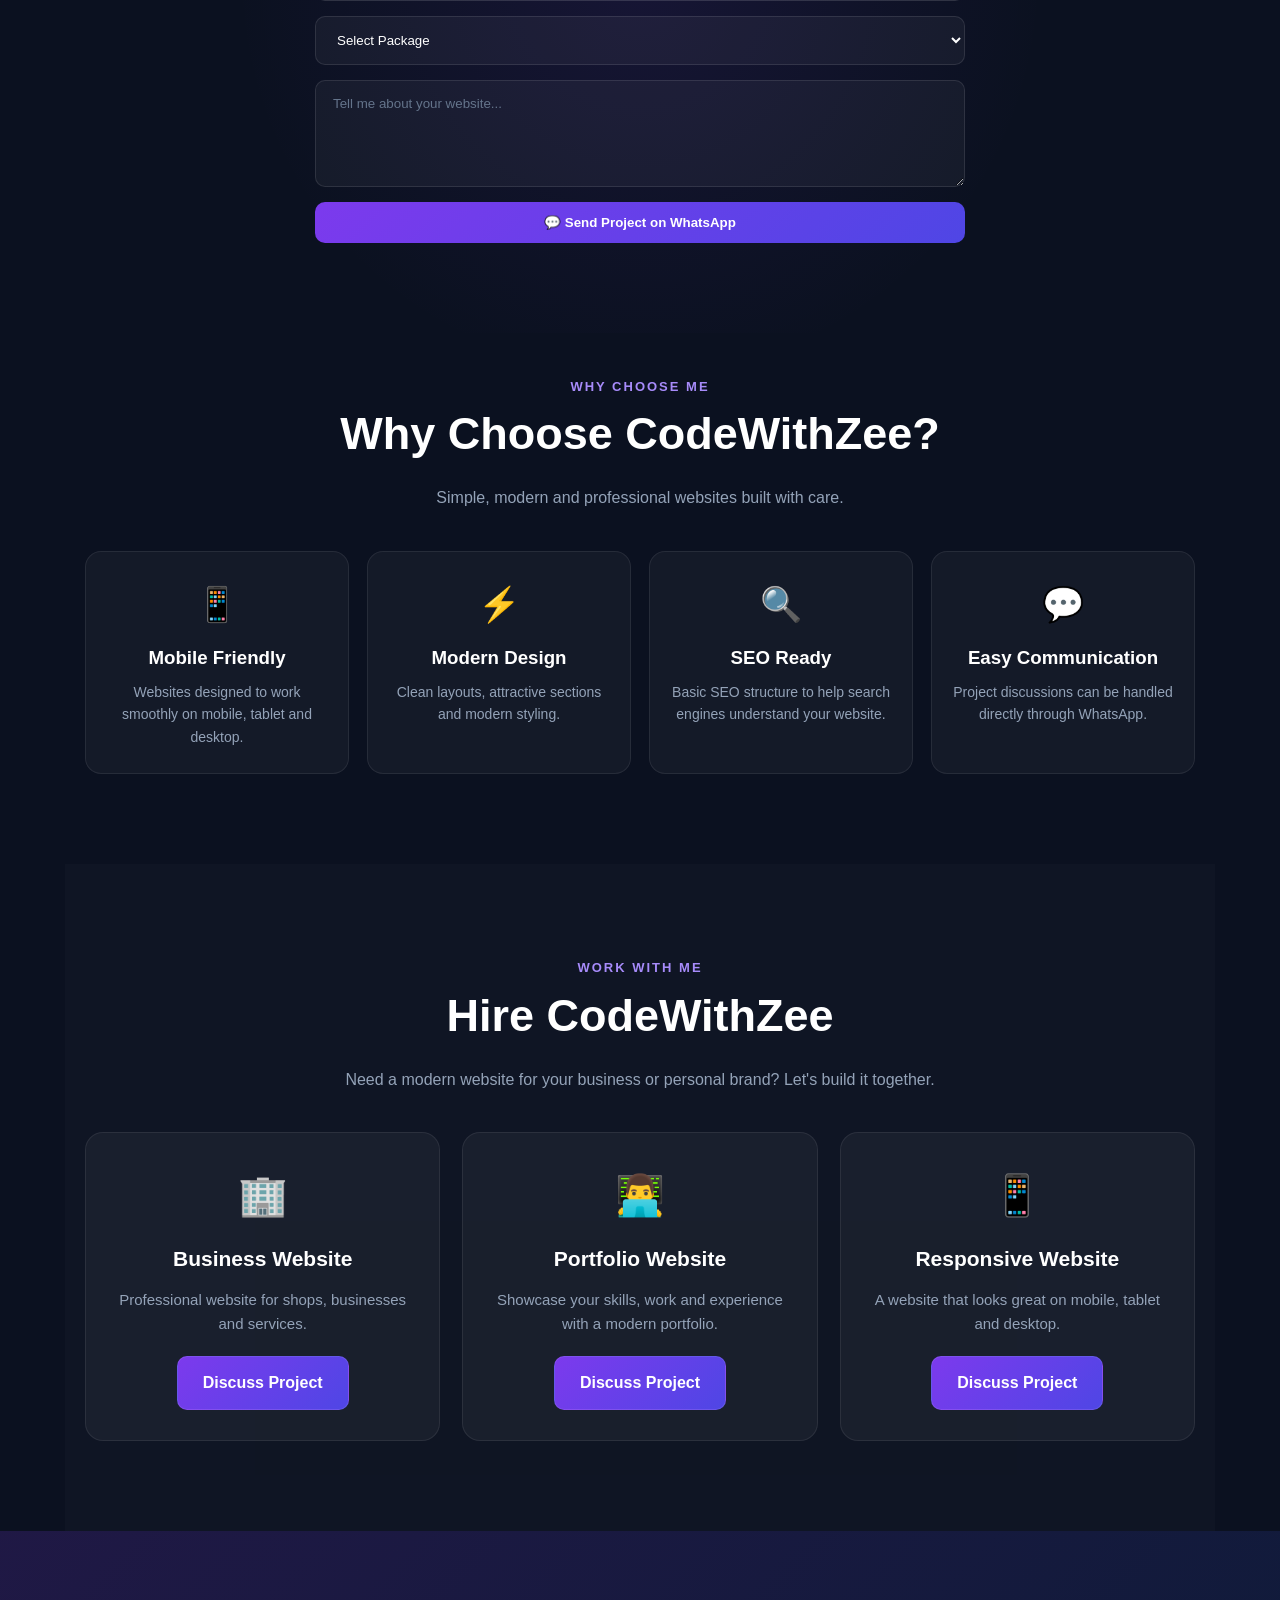
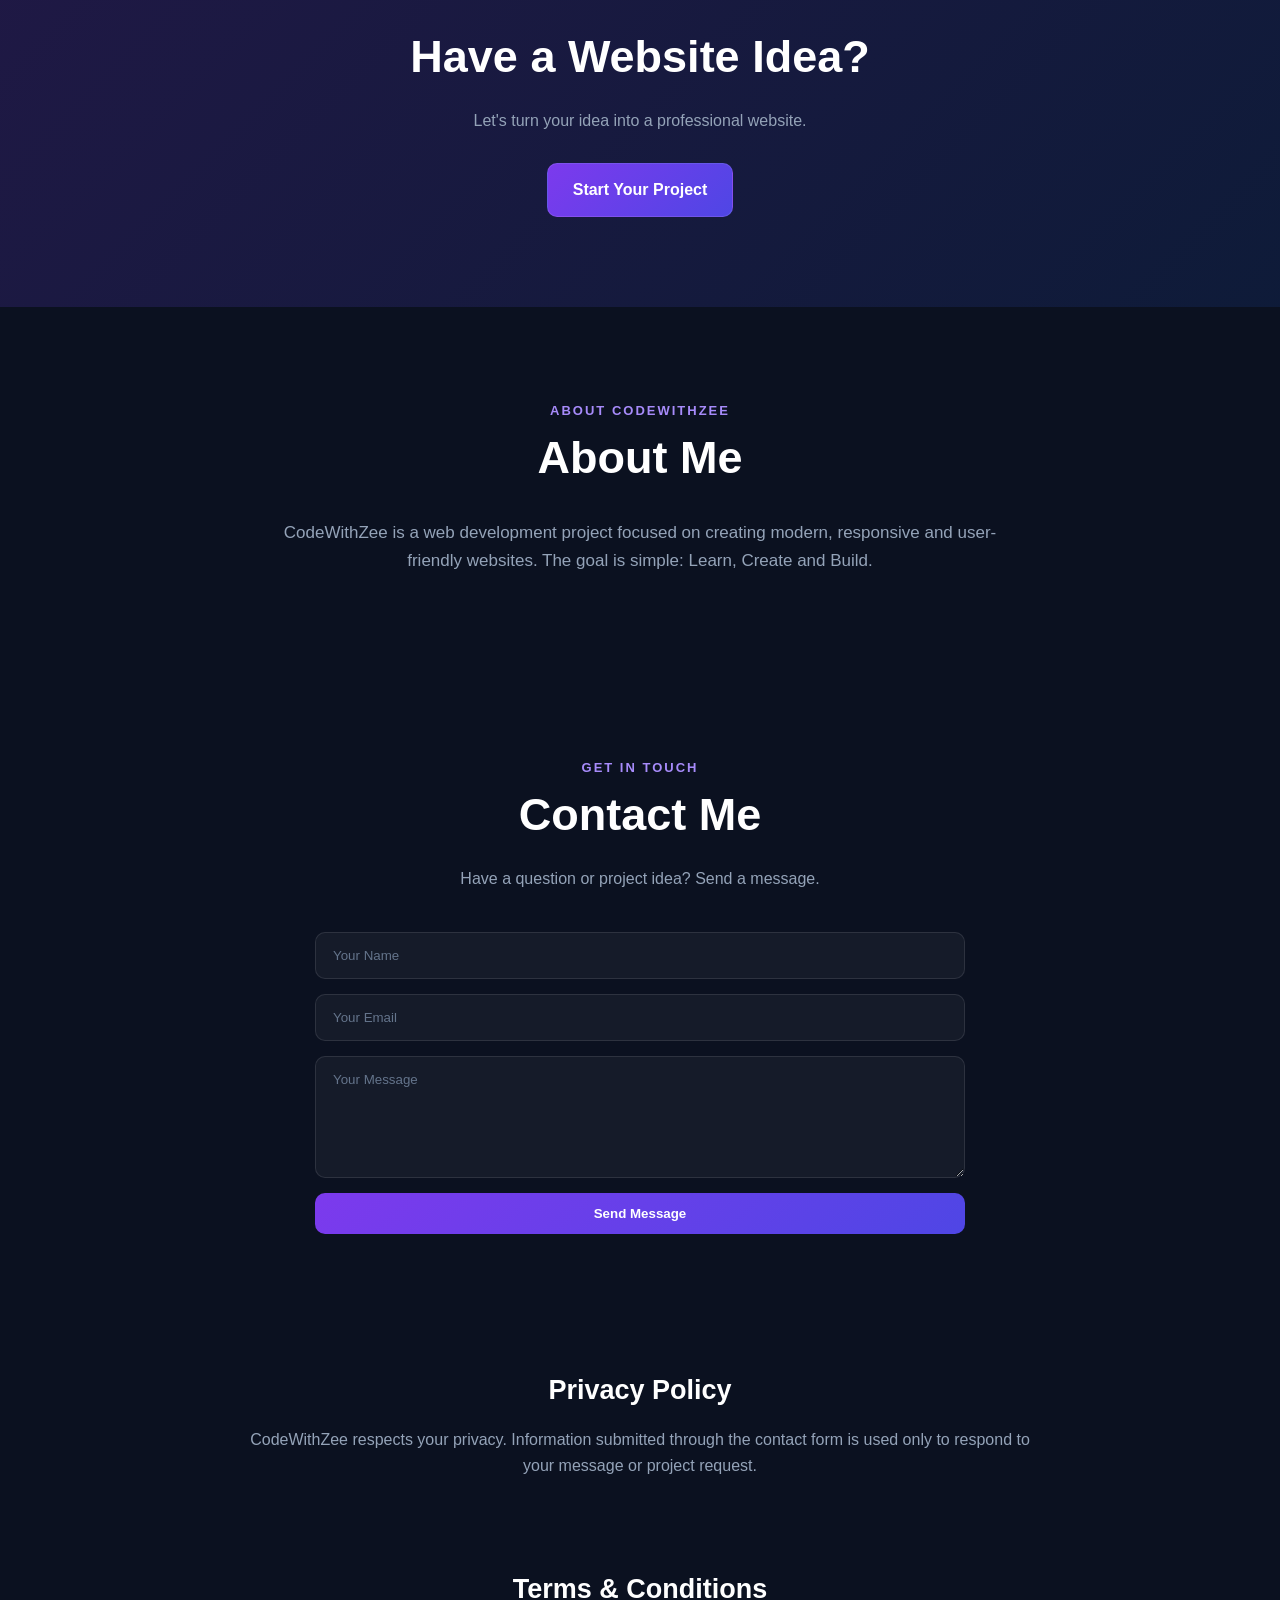
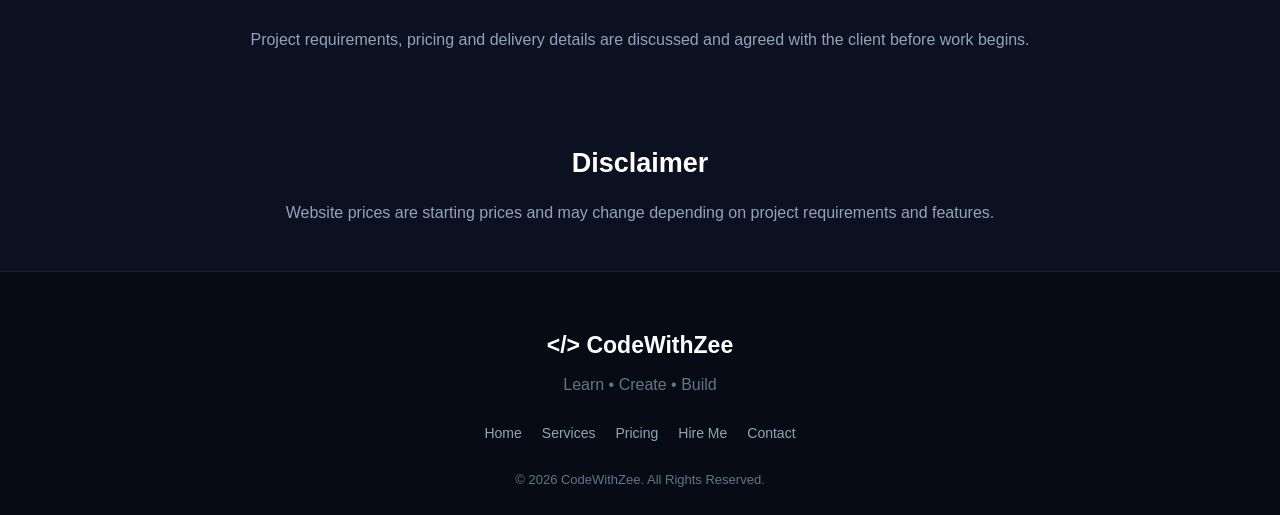
==== commit d60f88f6: "Add files via upload" ====
--- a/index.html
+++ b/index.html
@@ -8,13 +8,13 @@
     <meta name="google-site-verification"
         content="DafrLGyubxHYCzfOls7-y7Lkz924nJM7RMqvcfP1oYg">
 
-    <title>CodeWithZee | Learn Web Development & Build Modern Websites</title>
+    <title>CodeWithZee | Web Development & Website Design</title>
 
     <meta name="description"
-        content="CodeWithZee helps you learn web development, create modern websites, and build your coding skills with HTML, CSS and JavaScript.">
+        content="CodeWithZee creates modern, responsive and professional websites for businesses, portfolios and personal brands.">
 
     <meta name="keywords"
-        content="CodeWithZee, web development, web design, learn coding, HTML, CSS, JavaScript, modern websites">
+        content="CodeWithZee, web development, website design, responsive website, business website, portfolio website">
 
     <meta name="author" content="CodeWithZee">
     <meta name="robots" content="index, follow">
@@ -23,746 +23,1425 @@
         href="https://zubairahmad9477-art.github.io/Codex.Zee/">
 
     <meta property="og:title"
-        content="CodeWithZee | Learn Web Development">
+        content="CodeWithZee | Web Development & Website Design">
 
     <meta property="og:description"
-        content="Learn web development, create modern websites and build your coding skills with CodeWithZee.">
+        content="Modern and responsive websites for businesses, portfolios and personal brands.">
 
     <meta property="og:type" content="website">
 
     <meta property="og:url"
         content="https://zubairahmad9477-art.github.io/Codex.Zee/">
 
+    <link rel="icon" type="image/svg+xml" href="favicon.svg">
+
     <link rel="stylesheet" href="style.css">
-
-    <link rel="icon"
-        type="image/svg+xml"
-        href="favicon.svg">
 </head>
 
+
 <body>
 
-    <!-- NAVIGATION -->
-    <nav class="navbar" aria-label="Main navigation">
-
-        <div class="logo">
-            <span>&lt;/&gt;</span> CodeWithZee
+    <!-- =========================
+         NAVBAR
+    ========================== -->
+
+    <header class="navbar">
+
+        <div class="nav-container">
+
+            <a href="#home" class="logo">
+                &lt;/&gt; CodeWithZee
+            </a>
+
+            <button
+                class="menu-toggle"
+                id="menuToggle"
+                aria-label="Open Menu">
+                ☰
+            </button>
+
+            <nav class="nav-links" id="navLinks">
+
+                <a href="#home">Home</a>
+
+                <a href="#services">Services</a>
+
+                <a href="#projects">Projects</a>
+
+                <a href="#tutorials">Tutorials</a>
+
+                <a href="#skills">Skills</a>
+
+                <a href="#pricing">Pricing</a>
+
+                <a href="#hire">Hire Me</a>
+
+                <a href="#about">About</a>
+
+                <a href="#contact">Contact</a>
+
+            </nav>
+
         </div>
 
-        <button
-            class="menu-toggle"
-            type="button"
-            aria-label="Open navigation menu"
-            aria-expanded="false">
-            ☰
-        </button>
-
-        <div class="nav-links">
-            <a href="#home">Home</a>
-            <a href="#services">Services</a>
-            <a href="#projects">Projects</a>
-            <a href="#tutorials">Tutorials</a>
-            <a href="#skills">Skills</a>
-            <a href="#about">About</a>
-            <a href="#contact">Contact</a>
-            <a href="#privacy">Privacy</a>
-            <a href="#terms">Terms</a>
-            <a href="#disclaimer">Disclaimer</a>
+    </header>
+
+
+    <!-- =========================
+         HERO
+    ========================== -->
+
+    <section class="hero" id="home">
+
+        <span class="hero-tag">
+            Learn • Create • Build
+        </span>
+
+        <h1>
+            WELCOME TO
+            <span>CODEWITHZEE</span>
+        </h1>
+
+        <p class="hero-description">
+            Build modern websites, learn coding,
+            and turn your ideas into reality.
+        </p>
+
+        <div class="hero-buttons">
+
+            <a href="#services" class="hero-btn">
+                Get Started
+            </a>
+
+            <a href="#pricing"
+                class="hero-btn secondary-btn">
+                View Packages
+            </a>
+
         </div>
 
-    </nav>
-
-
-    <main>
-
-        <!-- HOME -->
-        <section id="home" class="hero">
-
-            <div class="hero-content">
-
-                <p class="hero-tag">
-                    WELCOME TO CODEWITHZEE
-                </p>
-
-                <h1>
-                    Learn. Create. <span>Build.</span>
-                </h1>
-
-                <p class="hero-description">
-                    Learn web development, build modern websites,
-                    and turn your creative ideas into reality.
-                </p>
-
-                <div class="hero-buttons">
-
-                    <a href="#services" class="hero-btn">
-                        Get Started
-                    </a>
-
-                    <a href="#about" class="hero-btn secondary-btn">
-                        Explore More
-                    </a>
-
-                </div>
-
-                <div class="scroll-indicator">
-                    <span>Scroll Down</span>
-                    <div class="scroll-arrow">↓</div>
-                </div>
-
-            </div>
-
-        </section>
-
-
-        <!-- SERVICES -->
-        <section id="services" class="section">
-
-            <h2>Web Development Services</h2>
+        <div class="scroll-indicator">
+            ↓ Scroll to explore
+        </div>
+
+    </section>
+
+
+    <!-- =========================
+         SERVICES
+    ========================== -->
+
+    <section class="section" id="services">
+
+        <span class="contact-tag">
+            WHAT I DO
+        </span>
+
+        <h2>
+            My Services
+        </h2>
+
+        <p class="section-intro">
+            Professional web solutions designed
+            for modern businesses and personal brands.
+        </p>
+
+        <div class="cards">
+
+            <div class="card">
+
+                <div class="card-icon">
+                    💻
+                </div>
+
+                <h3>
+                    Web Development
+                </h3>
+
+                <p>
+                    Modern and responsive websites
+                    built with clean HTML, CSS
+                    and JavaScript.
+                </p>
+
+            </div>
+
+
+            <div class="card">
+
+                <div class="card-icon">
+                    🎨
+                </div>
+
+                <h3>
+                    Web Design
+                </h3>
+
+                <p>
+                    Clean, attractive and
+                    mobile-friendly designs
+                    for your brand.
+                </p>
+
+            </div>
+
+
+            <div class="card">
+
+                <div class="card-icon">
+                    ⚡
+                </div>
+
+                <h3>
+                    JavaScript
+                </h3>
+
+                <p>
+                    Interactive features and
+                    smooth website functionality
+                    using JavaScript.
+                </p>
+
+            </div>
+
+        </div>
+
+    </section>
+
+
+    <!-- =========================
+         PROJECTS
+    ========================== -->
+
+    <section class="section projects-section"
+        id="projects">
+
+        <span class="contact-tag">
+            MY WORK
+        </span>
+
+        <h2>
+            Projects
+        </h2>
+
+        <p class="section-intro">
+            Some website concepts and projects
+            created with CodeWithZee.
+        </p>
+
+        <div class="cards">
+
+            <div class="card project-card">
+
+                <div class="project-icon">
+                    🌐
+                </div>
+
+                <h3>
+                    Business Website
+                </h3>
+
+                <p>
+                    Professional website concept
+                    for a growing business or company.
+                </p>
+
+            </div>
+
+
+            <div class="card project-card">
+
+                <div class="project-icon">
+                    👤
+                </div>
+
+                <h3>
+                    Personal Portfolio
+                </h3>
+
+                <p>
+                    Modern portfolio to showcase
+                    skills, projects and experience.
+                </p>
+
+            </div>
+
+
+            <div class="card project-card">
+
+                <div class="project-icon">
+                    🛒
+                </div>
+
+                <h3>
+                    Online Store
+                </h3>
+
+                <p>
+                    Clean product-focused website
+                    concept for online businesses.
+                </p>
+
+            </div>
+
+        </div>
+
+    </section>
+
+
+    <!-- =========================
+         TUTORIALS
+    ========================== -->
+
+    <section class="section"
+        id="tutorials">
+
+        <span class="contact-tag">
+            LEARN CODING
+        </span>
+
+        <h2>
+            Free Tutorials
+        </h2>
+
+        <p class="section-intro">
+            Start learning web development
+            step by step.
+        </p>
+
+        <div class="cards">
+
+            <div class="card">
+
+                <div class="card-icon">
+                    🧱
+                </div>
+
+                <h3>
+                    HTML
+                </h3>
+
+                <p>
+                    Learn the basic structure
+                    of websites using HTML.
+                </p>
+
+                <a href="#html-tutorial"
+                    class="hero-btn">
+                    Learn HTML
+                </a>
+
+            </div>
+
+
+            <div class="card">
+
+                <div class="card-icon">
+                    🎨
+                </div>
+
+                <h3>
+                    CSS
+                </h3>
+
+                <p>
+                    Learn how to style websites
+                    and make them beautiful.
+                </p>
+
+                <a href="#css-tutorial"
+                    class="hero-btn">
+                    Learn CSS
+                </a>
+
+            </div>
+
+
+            <div class="card">
+
+                <div class="card-icon">
+                    ⚙️
+                </div>
+
+                <h3>
+                    JavaScript
+                </h3>
+
+                <p>
+                    Learn JavaScript and add
+                    interaction to websites.
+                </p>
+
+                <a href="#js-tutorial"
+                    class="hero-btn">
+                    Learn JS
+                </a>
+
+            </div>
+
+        </div>
+
+    </section>
+
+
+    <!-- =========================
+         HTML TUTORIAL
+    ========================== -->
+
+    <section class="section tutorial-section"
+        id="html-tutorial">
+
+        <h2>
+            HTML Tutorial
+        </h2>
+
+        <p>
+            HTML is used to create the
+            structure of a webpage.
+        </p>
+
+        <pre><code>&lt;h1&gt;Hello World&lt;/h1&gt;
+
+&lt;p&gt;Welcome to CodeWithZee&lt;/p&gt;</code></pre>
+
+    </section>
+
+
+    <!-- =========================
+         CSS TUTORIAL
+    ========================== -->
+
+    <section class="section tutorial-section"
+        id="css-tutorial">
+
+        <h2>
+            CSS Tutorial
+        </h2>
+
+        <p>
+            CSS is used to design and
+            style webpages.
+        </p>
+
+        <pre><code>body {
+    background: #0b1120;
+    color: white;
+}
+
+h1 {
+    text-align: center;
+}</code></pre>
+
+    </section>
+
+
+    <!-- =========================
+         JAVASCRIPT TUTORIAL
+    ========================== -->
+
+    <section class="section tutorial-section"
+        id="js-tutorial">
+
+        <h2>
+            JavaScript Tutorial
+        </h2>
+
+        <p>
+            JavaScript makes websites
+            interactive.
+        </p>
+
+        <pre><code>function hello() {
+    alert("Welcome to CodeWithZee!");
+}</code></pre>
+
+    </section>
+
+
+    <!-- =========================
+         SKILLS
+    ========================== -->
+
+    <section class="section"
+        id="skills">
+
+        <span class="contact-tag">
+            MY SKILLS
+        </span>
+
+        <h2>
+            Skills
+        </h2>
+
+        <p class="section-intro">
+            Technologies and skills used
+            to create modern websites.
+        </p>
+
+        <div class="cards">
+
+            <div class="card">
+
+                <div class="card-icon">
+                    🧱
+                </div>
+
+                <h3>
+                    HTML5
+                </h3>
+
+                <p>
+                    Website structure and
+                    semantic HTML.
+                </p>
+
+            </div>
+
+
+            <div class="card">
+
+                <div class="card-icon">
+                    🎨
+                </div>
+
+                <h3>
+                    CSS3
+                </h3>
+
+                <p>
+                    Modern responsive
+                    website design.
+                </p>
+
+            </div>
+
+
+            <div class="card">
+
+                <div class="card-icon">
+                    ⚡
+                </div>
+
+                <h3>
+                    JavaScript
+                </h3>
+
+                <p>
+                    Interactive website
+                    functionality.
+                </p>
+
+            </div>
+
+
+            <div class="card">
+
+                <div class="card-icon">
+                    📱
+                </div>
+
+                <h3>
+                    Responsive Design
+                </h3>
+
+                <p>
+                    Websites optimized for
+                    mobile and desktop.
+                </p>
+
+            </div>
+
+        </div>
+
+    </section>
+
+
+    <!-- =========================
+         PRICING
+    ========================== -->
+
+    <section class="section pricing-section"
+        id="pricing">
+
+        <span class="contact-tag">
+            SIMPLE PRICING
+        </span>
+
+        <h2>
+            Website Packages
+        </h2>
+
+        <p class="section-intro">
+            Choose a package that fits
+            your project.
+        </p>
+
+        <div class="cards">
+
+            <!-- BASIC -->
+
+            <div class="card pricing-card">
+
+                <div class="card-icon">
+                    🚀
+                </div>
+
+                <h3>
+                    Basic Website
+                </h3>
+
+                <div class="price">
+                    Rs. 3,000
+                </div>
+
+                <ul>
+
+                    <li>
+                        ✓ 1–3 Pages
+                    </li>
+
+                    <li>
+                        ✓ Mobile Friendly
+                    </li>
+
+                    <li>
+                        ✓ Modern Design
+                    </li>
+
+                    <li>
+                        ✓ Contact Section
+                    </li>
+
+                    <li>
+                        ✓ Basic SEO
+                    </li>
+
+                </ul>
+
+                <a
+                    class="hero-btn"
+                    href="https://wa.me/923018339477?text=Hello%20CodeWithZee%2C%20I%20want%20the%20Basic%20Website%20package.">
+
+                    Order Now
+
+                </a>
+
+            </div>
+
+
+            <!-- PROFESSIONAL -->
+
+            <div class="card pricing-card featured">
+
+                <span class="popular">
+                    POPULAR
+                </span>
+
+                <div class="card-icon">
+                    ⭐
+                </div>
+
+                <h3>
+                    Professional Website
+                </h3>
+
+                <div class="price">
+                    Rs. 5,000
+                </div>
+
+                <ul>
+
+                    <li>
+                        ✓ 4–6 Pages
+                    </li>
+
+                    <li>
+                        ✓ Responsive Design
+                    </li>
+
+                    <li>
+                        ✓ Modern Animations
+                    </li>
+
+                    <li>
+                        ✓ Contact Form
+                    </li>
+
+                    <li>
+                        ✓ Basic SEO
+                    </li>
+
+                    <li>
+                        ✓ WhatsApp Button
+                    </li>
+
+                </ul>
+
+                <a
+                    class="hero-btn"
+                    href="https://wa.me/923018339477?text=Hello%20CodeWithZee%2C%20I%20want%20the%20Professional%20Website%20package.">
+
+                    Order Now
+
+                </a>
+
+            </div>
+
+
+            <!-- BUSINESS -->
+
+            <div class="card pricing-card">
+
+                <div class="card-icon">
+                    💎
+                </div>
+
+                <h3>
+                    Business Website
+                </h3>
+
+                <div class="price">
+                    Rs. 8,000
+                </div>
+
+                <ul>
+
+                    <li>
+                        ✓ 6+ Pages
+                    </li>
+
+                    <li>
+                        ✓ Premium Design
+                    </li>
+
+                    <li>
+                        ✓ Advanced Animations
+                    </li>
+
+                    <li>
+                        ✓ Contact System
+                    </li>
+
+                    <li>
+                        ✓ SEO Setup
+                    </li>
+
+                    <li>
+                        ✓ WhatsApp Integration
+                    </li>
+
+                </ul>
+
+                <a
+                    class="hero-btn"
+                    href="https://wa.me/923018339477?text=Hello%20CodeWithZee%2C%20I%20want%20the%20Business%20Website%20package.">
+
+                    Order Now
+
+                </a>
+
+            </div>
+
+        </div>
+
+    </section>
+
+
+    <!-- =========================
+         ORDER SYSTEM
+    ========================== -->
+
+    <section class="section order-section"
+        id="order">
+
+        <span class="contact-tag">
+            START YOUR PROJECT
+        </span>
+
+        <h2>
+            Tell Me About Your Website
+        </h2>
+
+        <p class="section-intro">
+            Select your website type and
+            send your project details directly
+            on WhatsApp.
+        </p>
+
+        <form
+            id="projectForm"
+            class="project-form">
+
+            <input
+                type="text"
+                id="clientName"
+                placeholder="Your Name"
+                required>
+
+
+            <select
+                id="websiteType"
+                required>
+
+                <option value="">
+                    Select Website Type
+                </option>
+
+                <option value="Business Website">
+                    Business Website
+                </option>
+
+                <option value="Portfolio Website">
+                    Portfolio Website
+                </option>
+
+                <option value="Personal Website">
+                    Personal Website
+                </option>
+
+                <option value="Online Store">
+                    Online Store
+                </option>
+
+                <option value="Other Website">
+                    Other Website
+                </option>
+
+            </select>
+
+
+            <select
+                id="budget"
+                required>
+
+                <option value="">
+                    Select Package
+                </option>
+
+                <option value="Basic - Rs. 3,000">
+                    Basic - Rs. 3,000
+                </option>
+
+                <option value="Professional - Rs. 5,000">
+                    Professional - Rs. 5,000
+                </option>
+
+                <option value="Business - Rs. 8,000">
+                    Business - Rs. 8,000
+                </option>
+
+            </select>
+
+
+            <textarea
+                id="projectDetails"
+                rows="5"
+                placeholder="Tell me about your website..."
+                required></textarea>
+
+
+            <button
+                type="submit"
+                class="hero-btn">
+
+                💬 Send Project on WhatsApp
+
+            </button>
+
+        </form>
+
+    </section>
+
+
+    <!-- =========================
+         WHY CHOOSE CODEWITHZEE
+    ========================== -->
+
+    <section class="section why-section"
+        id="why">
+
+        <span class="contact-tag">
+            WHY CHOOSE ME
+        </span>
+
+        <h2>
+            Why Choose CodeWithZee?
+        </h2>
+
+        <p class="section-intro">
+            Simple, modern and professional
+            websites built with care.
+        </p>
+
+        <div class="why-grid">
+
+            <div class="why-card">
+
+                <div class="why-icon">
+                    📱
+                </div>
+
+                <h3>
+                    Mobile Friendly
+                </h3>
+
+                <p>
+                    Websites designed to work
+                    smoothly on mobile, tablet
+                    and desktop.
+                </p>
+
+            </div>
+
+
+            <div class="why-card">
+
+                <div class="why-icon">
+                    ⚡
+                </div>
+
+                <h3>
+                    Modern Design
+                </h3>
+
+                <p>
+                    Clean layouts, attractive
+                    sections and modern styling.
+                </p>
+
+            </div>
+
+
+            <div class="why-card">
+
+                <div class="why-icon">
+                    🔍
+                </div>
+
+                <h3>
+                    SEO Ready
+                </h3>
+
+                <p>
+                    Basic SEO structure to help
+                    search engines understand
+                    your website.
+                </p>
+
+            </div>
+
+
+            <div class="why-card">
+
+                <div class="why-icon">
+                    💬
+                </div>
+
+                <h3>
+                    Easy Communication
+                </h3>
+
+                <p>
+                    Project discussions can be
+                    handled directly through
+                    WhatsApp.
+                </p>
+
+            </div>
+
+        </div>
+
+    </section>
+
+
+    <!-- =========================
+         HIRE ME
+    ========================== -->
+
+    <section class="section hire-section"
+        id="hire">
+
+        <span class="contact-tag">
+            WORK WITH ME
+        </span>
+
+        <h2>
+            Hire CodeWithZee
+        </h2>
+
+        <p class="section-intro">
+            Need a modern website for your
+            business or personal brand?
+            Let's build it together.
+        </p>
+
+        <div class="cards">
+
+            <div class="card">
+
+                <div class="card-icon">
+                    🏢
+                </div>
+
+                <h3>
+                    Business Website
+                </h3>
+
+                <p>
+                    Professional website for
+                    shops, businesses and services.
+                </p>
+
+                <a
+                    class="hero-btn"
+                    href="https://wa.me/923018339477?text=Hello%20CodeWithZee%2C%20I%20need%20a%20Business%20Website.">
+
+                    Discuss Project
+
+                </a>
+
+            </div>
+
+
+            <div class="card">
+
+                <div class="card-icon">
+                    👨‍💻
+                </div>
+
+                <h3>
+                    Portfolio Website
+                </h3>
+
+                <p>
+                    Showcase your skills, work
+                    and experience with a modern
+                    portfolio.
+                </p>
+
+                <a
+                    class="hero-btn"
+                    href="https://wa.me/923018339477?text=Hello%20CodeWithZee%2C%20I%20need%20a%20Portfolio%20Website.">
+
+                    Discuss Project
+
+                </a>
+
+            </div>
+
+
+            <div class="card">
+
+                <div class="card-icon">
+                    📱
+                </div>
+
+                <h3>
+                    Responsive Website
+                </h3>
+
+                <p>
+                    A website that looks great
+                    on mobile, tablet and desktop.
+                </p>
+
+                <a
+                    class="hero-btn"
+                    href="https://wa.me/923018339477?text=Hello%20CodeWithZee%2C%20I%20need%20a%20Responsive%20Website.">
+
+                    Discuss Project
+
+                </a>
+
+            </div>
+
+        </div>
+
+    </section>
+
+
+    <!-- =========================
+         CTA
+    ========================== -->
+
+    <section class="cta-section">
+
+        <h2>
+            Have a Website Idea?
+        </h2>
+
+        <p>
+            Let's turn your idea into
+            a professional website.
+        </p>
+
+        <a
+            href="#order"
+            class="hero-btn">
+
+            Start Your Project
+
+        </a>
+
+    </section>
+
+
+    <!-- =========================
+         ABOUT
+    ========================== -->
+
+    <section class="section"
+        id="about">
+
+        <span class="contact-tag">
+            ABOUT CODEWITHZEE
+        </span>
+
+        <h2>
+            About Me
+        </h2>
+
+        <p class="about-text">
+            CodeWithZee is a web development
+            project focused on creating modern,
+            responsive and user-friendly websites.
+
+            The goal is simple:
+            Learn, Create and Build.
+        </p>
+
+    </section>
+
+
+    <!-- =========================
+         CONTACT
+    ========================== -->
+
+    <section class="section contact-section"
+        id="contact">
+
+        <span class="contact-tag">
+            GET IN TOUCH
+        </span>
+
+        <h2>
+            Contact Me
+        </h2>
+
+        <p class="section-intro">
+            Have a question or project idea?
+            Send a message.
+        </p>
+
+        <form
+            action="https://formspree.io/f/xoeqkjyp"
+            method="POST"
+            class="contact-form">
+
+            <input
+                type="text"
+                name="name"
+                placeholder="Your Name"
+                required>
+
+
+            <input
+                type="email"
+                name="email"
+                placeholder="Your Email"
+                required>
+
+
+            <textarea
+                name="message"
+                rows="6"
+                placeholder="Your Message"
+                required></textarea>
+
+
+            <button
+                type="submit"
+                class="hero-btn">
+
+                Send Message
+
+            </button>
+
+        </form>
+
+    </section>
+
+
+    <!-- =========================
+         PRIVACY POLICY
+    ========================== -->
+
+    <section class="section legal-section">
+
+        <h2>
+            Privacy Policy
+        </h2>
+
+        <p>
+            CodeWithZee respects your privacy.
+            Information submitted through the
+            contact form is used only to respond
+            to your message or project request.
+        </p>
+
+    </section>
+
+
+    <!-- =========================
+         TERMS
+    ========================== -->
+
+    <section class="section legal-section">
+
+        <h2>
+            Terms & Conditions
+        </h2>
+
+        <p>
+            Project requirements, pricing and
+            delivery details are discussed and
+            agreed with the client before work begins.
+        </p>
+
+    </section>
+
+
+    <!-- =========================
+         DISCLAIMER
+    ========================== -->
+
+    <section class="section legal-section">
+
+        <h2>
+            Disclaimer
+        </h2>
+
+        <p>
+            Website prices are starting prices
+            and may change depending on project
+            requirements and features.
+        </p>
+
+    </section>
+
+
+    <!-- =========================
+         FOOTER
+    ========================== -->
+
+    <footer class="footer">
+
+        <div class="footer-content">
+
+            <div class="footer-logo">
+                &lt;/&gt; CodeWithZee
+            </div>
 
             <p>
-                Explore our web development and design services
-                for creating modern, responsive and interactive websites.
+                Learn • Create • Build
             </p>
 
-            <div class="cards">
-
-                <article class="card">
-
-                    <h3>💻 Web Development</h3>
-
-                    <p>
-                        Build modern, responsive and
-                        user-friendly websites.
-                    </p>
-
-                </article>
-
-                <article class="card">
-
-                    <h3>🎨 Web Design</h3>
-
-                    <p>
-                        Create clean, attractive and
-                        professional website designs.
-                    </p>
-
-                </article>
-
-                <article class="card">
-
-                    <h3>⚡ JavaScript</h3>
-
-                    <p>
-                        Add interactive features and
-                        dynamic functionality to websites.
-                    </p>
-
-                </article>
-
-            </div>
-
-        </section>
-
-
-        <!-- PROJECTS -->
-        <section id="projects" class="section projects-section">
-
-            <p class="hero-tag">
-                MY WORK
+            <div class="footer-links">
+
+                <a href="#home">
+                    Home
+                </a>
+
+                <a href="#services">
+                    Services
+                </a>
+
+                <a href="#pricing">
+                    Pricing
+                </a>
+
+                <a href="#hire">
+                    Hire Me
+                </a>
+
+                <a href="#contact">
+                    Contact
+                </a>
+
+            </div>
+
+            <p class="copyright">
+                © 2026 CodeWithZee.
+                All Rights Reserved.
             </p>
 
-            <h2>
-                Featured Projects
-            </h2>
-
-            <p>
-                Explore some of the projects and web experiences
-                created with modern web technologies.
-            </p>
-
-            <div class="cards">
-
-                <article class="card project-card">
-
-                    <div class="project-icon">
-                        🌐
-                    </div>
-
-                    <h3>
-                        CodeWithZee Website
-                    </h3>
-
-                    <p>
-                        A modern, responsive website built with
-                        HTML, CSS and JavaScript.
-                    </p>
-
-                    <a href="#home" class="hero-btn">
-                        View Project
-                    </a>
-
-                </article>
-
-                <article class="card project-card">
-
-                    <div class="project-icon">
-                        💻
-                    </div>
-
-                    <h3>
-                        Web Design Project
-                    </h3>
-
-                    <p>
-                        A clean and responsive interface designed
-                        for a smooth experience on mobile and desktop.
-                    </p>
-
-                    <a href="#services" class="hero-btn">
-                        Explore
-                    </a>
-
-                </article>
-
-                <article class="card project-card">
-
-                    <div class="project-icon">
-                        ⚡
-                    </div>
-
-                    <h3>
-                        JavaScript Project
-                    </h3>
-
-                    <p>
-                        Interactive website features powered by
-                        JavaScript for a better user experience.
-                    </p>
-
-                    <a href="#contact" class="hero-btn">
-                        Learn More
-                    </a>
-
-                </article>
-
-            </div>
-
-        </section>
-
-
-        <!-- TUTORIALS -->
-        <section id="tutorials" class="section">
-
-            <div class="card">
-
-                <p class="hero-tag">
-                    LEARN CODING
-                </p>
-
-                <h2>
-                    Free Coding Tutorials
-                </h2>
-
-                <p>
-                    Learn HTML, CSS and JavaScript step by step
-                    with simple beginner-friendly tutorials.
-                </p>
-
-                <div class="cards">
-
-                    <article class="card">
-
-                        <div class="project-icon">
-                            🌐
-                        </div>
-
-                        <h3>
-                            HTML Basics
-                        </h3>
-
-                        <p>
-                            Learn the basics of HTML and create
-                            your first web page.
-                        </p>
-
-                        <a href="#html-tutorial" class="hero-btn">
-                            Start Learning
-                        </a>
-
-                    </article>
-
-                    <article class="card">
-
-                        <div class="project-icon">
-                            🎨
-                        </div>
-
-                        <h3>
-                            CSS Basics
-                        </h3>
-
-                        <p>
-                            Learn how to style your website and make
-                            it look modern and responsive.
-                        </p>
-
-                        <a href="#css-tutorial" class="hero-btn">
-                            Start Learning
-                        </a>
-
-                    </article>
-
-                    <article class="card">
-
-                        <div class="project-icon">
-                            ⚡
-                        </div>
-
-                        <h3>
-                            JavaScript Basics
-                        </h3>
-
-                        <p>
-                            Learn JavaScript and add interactive
-                            features to your website.
-                        </p>
-
-                        <a href="#js-tutorial" class="hero-btn">
-                            Start Learning
-                        </a>
-
-                    </article>
-
-                </div>
-
-            </div>
-
-        </section>
-
-
-        <!-- HTML TUTORIAL -->
-        <section id="html-tutorial" class="section">
-
-            <div class="card">
-
-                <p class="hero-tag">
-                    HTML BASICS
-                </p>
-
-                <h2>
-                    Learn HTML From Zero
-                </h2>
-
-                <p>
-                    HTML is the basic language used to create
-                    the structure of web pages.
-                </p>
-
-                <h3>
-                    What is HTML?
-                </h3>
-
-                <p>
-                    HTML stands for HyperText Markup Language.
-                    It is used to create headings, paragraphs,
-                    links, images, buttons and other elements
-                    on a webpage.
-                </p>
-
-                <h3>
-                    Your First HTML Page
-                </h3>
-
-                <pre><code>&lt;!DOCTYPE html&gt;
-&lt;html&gt;
-&lt;head&gt;
-    &lt;title&gt;My First Website&lt;/title&gt;
-&lt;/head&gt;
-
-&lt;body&gt;
-    &lt;h1&gt;Hello World!&lt;/h1&gt;
-    &lt;p&gt;Welcome to my website.&lt;/p&gt;
-&lt;/body&gt;
-&lt;/html&gt;</code></pre>
-
-                <h3>
-                    What You Learned
-                </h3>
-
-                <p>
-                    You learned the basic structure of an HTML page,
-                    including the html, head, title and body elements.
-                </p>
-
-            </div>
-
-        </section>
-
-
-        <!-- CSS TUTORIAL -->
-        <section id="css-tutorial" class="section">
-
-            <div class="card">
-
-                <p class="hero-tag">
-                    CSS BASICS
-                </p>
-
-                <h2>
-                    Learn CSS From Zero
-                </h2>
-
-                <p>
-                    CSS is used to style HTML pages and make websites
-                    attractive, responsive and easy to use.
-                </p>
-
-                <h3>
-                    What is CSS?
-                </h3>
-
-                <p>
-                    CSS stands for Cascading Style Sheets.
-                    It controls colors, fonts, spacing, layouts
-                    and many other visual parts of a website.
-                </p>
-
-                <h3>
-                    Your First CSS
-                </h3>
-
-                <pre><code>body {
-    font-family: Arial, sans-serif;
-}
-
-h1 {
-    font-size: 40px;
-}
-
-p {
-    line-height: 1.6;
-}</code></pre>
-
-                <h3>
-                    What You Learned
-                </h3>
-
-                <p>
-                    You learned how CSS can change the appearance
-                    and layout of elements on an HTML page.
-                </p>
-
-            </div>
-
-        </section>
-
-
-        <!-- JAVASCRIPT TUTORIAL -->
-        <section id="js-tutorial" class="section">
-
-            <div class="card">
-
-                <p class="hero-tag">
-                    JAVASCRIPT BASICS
-                </p>
-
-                <h2>
-                    Learn JavaScript From Zero
-                </h2>
-
-                <p>
-                    JavaScript makes websites interactive and allows
-                    you to add useful features and dynamic behavior.
-                </p>
-
-                <h3>
-                    What is JavaScript?
-                </h3>
-
-                <p>
-                    JavaScript is a programming language commonly
-                    used to make web pages interactive.
-                </p>
-
-                <h3>
-                    Your First JavaScript
-                </h3>
-
-                <pre><code>const name = "CodeWithZee";
-
-console.log("Hello " + name);</code></pre>
-
-                <h3>
-                    What You Learned
-                </h3>
-
-                <p>
-                    You learned what JavaScript is and how to create
-                    a simple variable and display a message.
-                </p>
-
-            </div>
-
-        </section>
-
-
-        <!-- SKILLS -->
-        <section id="skills" class="section skills-section">
-
-            <p class="hero-tag">
-                MY SKILLS
-            </p>
-
-            <h2>
-                What I Work With
-            </h2>
-
-            <p>
-                Technologies I use to create modern and responsive
-                web experiences.
-            </p>
-
-            <div class="skills-list">
-
-                <div class="skill">
-
-                    <div class="skill-info">
-                        <span>HTML</span>
-                        <span>90%</span>
-                    </div>
-
-                    <div class="skill-bar">
-                        <span style="width: 90%;"></span>
-                    </div>
-
-                </div>
-
-                <div class="skill">
-
-                    <div class="skill-info">
-                        <span>CSS</span>
-                        <span>85%</span>
-                    </div>
-
-                    <div class="skill-bar">
-                        <span style="width: 85%;"></span>
-                    </div>
-
-                </div>
-
-                <div class="skill">
-
-                    <div class="skill-info">
-                        <span>JavaScript</span>
-                        <span>75%</span>
-                    </div>
-
-                    <div class="skill-bar">
-                        <span style="width: 75%;"></span>
-                    </div>
-
-                </div>
-
-            </div>
-
-        </section>
-
-
-        <!-- CTA -->
-        <section class="cta-section">
-
-            <div class="cta-content">
-
-                <p class="hero-tag">
-                    LET'S BUILD
-                </p>
-
-                <h2>
-                    Ready to Build Something Amazing?
-                </h2>
-
-                <p>
-                    Let's create a modern, responsive and
-                    professional website together.
-                </p>
-
-                <a href="#contact" class="hero-btn">
-                    Get Started →
-                </a>
-
-            </div>
-
-        </section>
-
-
-        <!-- ABOUT -->
-        <section id="about" class="section">
-
-            <h2>
-                About CodeWithZee
-            </h2>
-
-            <p>
-                CodeWithZee is a creative web development project
-                focused on learning coding, web design and modern
-                website development using HTML, CSS and JavaScript.
-            </p>
-
-        </section>
-
-
-        <!-- CONTACT -->
-        <section id="contact" class="section contact-section">
-
-            <div class="contact-container">
-
-                <div class="contact-heading">
-
-                    <p class="contact-tag">
-                        GET IN TOUCH
-                    </p>
-
-                    <h2>
-                        Let's <span>Connect</span>
-                    </h2>
-
-                    <p>
-                        Have a question or an idea?
-                        Send us a message and we'll get back to you.
-                    </p>
-
-                </div>
-
-                <form
-                    class="contact-form"
-                    action="https://formspree.io/f/xoeqkjyp"
-                    method="POST">
-
-                    <label for="name">
-                        Your Name
-                    </label>
-
-                    <input
-                        type="text"
-                        id="name"
-                        name="name"
-                        placeholder="Enter your name"
-                        autocomplete="name"
-                        required>
-
-                    <label for="email">
-                        Your Email
-                    </label>
-
-                    <input
-                        type="email"
-                        id="email"
-                        name="email"
-                        placeholder="Enter your email"
-                        autocomplete="email"
-                        required>
-
-                    <label for="message">
-                        Your Message
-                    </label>
-
-                    <textarea
-                        id="message"
-                        name="message"
-                        placeholder="Write your message here..."
-                        rows="6"
-                        required></textarea>
-
-                    <button type="submit">
-                        Send Message 🚀
-                    </button>
-
-                </form>
-
-                <div class="social-links">
-
-                    <a
-                        href="https://wa.me/923018339477"
-                        class="social-btn"
-                        target="_blank"
-                        rel="noopener">
-                        WhatsApp
-                    </a>
-
-                </div>
-
-            </div>
-
-        </section>
-
-
-        <!-- PRIVACY POLICY -->
-        <section id="privacy" class="section">
-
-            <div class="card">
-
-                <p class="hero-tag">
-                    PRIVACY POLICY
-                </p>
-
-                <h2>
-                    Privacy Policy
-                </h2>
-
-                <p>
-                    Welcome to CodeWithZee. Your privacy is important
-                    to us. This Privacy Policy explains how information
-                    may be collected and used when you visit our website.
-                </p>
-
-                <h3>
-                    Information We Collect
-                </h3>
-
-                <p>
-                    If you use our contact form, you may provide your
-                    name, email address and message. This information
-                    is used to respond to your request and communicate
-                    with you.
-                </p>
-
-                <h3>
-                    Contact Form
-                </h3>
-
-                <p>
-                    Our contact form is processed through Formspree.
-                    Please avoid submitting passwords, financial
-                    information or other sensitive personal information
-                    through the form.
-                </p>
-
-                <h3>
-                    Cookies
-                </h3>
-
-                <p>
-                    CodeWithZee may use essential technologies needed
-                    for the website to function properly. If advertising
-                    or analytics services are added in the future,
-                    this policy may be updated to explain their use.
-                </p>
-
-                <h3>
-                    Third-Party Services
-                </h3>
-
-                <p>
-                    Our website may contain links to third-party
-                    services. We are not responsible for the privacy
-                    practices of external websites.
-                </p>
-
-                <h3>
-                    Changes to This Policy
-                </h3>
-
-                <p>
-                    We may update this Privacy Policy when our website
-                    or services change. Updated information will be
+        </div>
+
+    </footer>
+
+
+    <!-- =========================
+         TOP BUTTON
+    ========================== -->
+
+    <button
+        id="topButton"
+        class="top-button"
+        aria-label="Back to top">
+
+        ↑
+
+    </button>
+
+
+    <!-- =========================
+         JAVASCRIPT
+    ========================== -->
+
+    <script>
+
+        /* MOBILE MENU */
+
+        const menuToggle =
+            document.getElementById("menuToggle");
+
+        const navLinks =
+            document.getElementById("navLinks");
+
+
+        menuToggle.addEventListener(
+            "click",
+            function () {
+
+                navLinks.classList.toggle("active");
+
+            }
+        );
+
+
+        /* CLOSE MENU AFTER CLICK */
+
+        document
+            .querySelectorAll(".nav-links a")
+            .forEach(function (link) {
+
+                link.addEventListener(
+                    "click",
+                    function () {
+
+                        navLinks.classList.remove("active");
+
+                    }
+                );
+
+            });
+
+
+        /* BACK TO TOP */
+
+        const topButton =
+            document.getElementById("topButton");
+
+
+        window.addEventListener(
+            "scroll",
+            function () {
+
+                if (window.scrollY > 400) {
+
+                    topButton.classList.add("show");
+
+                } else {
+
+                    topButton.classList.remove("show");
+
+                }
+
+            }
+        );
+
+
+        topButton.addEventListener(
+            "click",
+            function () {
+
+                window.scrollTo({
+                    top: 0,
+                    behavior: "smooth"
+                });
+
+            }
+        );
+
+
+        /* PROJECT ORDER FORM */
+
+        const projectForm =
+            document.getElementById("projectForm");
+
+
+        projectForm.addEventListener(
+            "submit",
+            function (event) {
+
+                event.preventDefault();
+
+
+                const name =
+                    document.getElementById(
+                        "clientName"
+                    ).value;
+
+
+                const website =
+                    document.getElementById(
+                        "websiteType"
+                    ).value;
+
+
+                const packageName =
+                    document.getElementById(
+                        "budget"
+                    ).value;
+
+
+                const details =
+                    document.getElementById(
+                        "projectDetails"
+                    ).value;
+
+
+                const message =
+                    "Hello CodeWithZee!" +
+                    "\n\n" +
+                    "Name: " +
+                    name +
+                    "\n" +
+                    "Website Type: " +
+                    website +
+                    "\n" +
+                    "Package: " +
+                    packageName +
+                    "\n" +
+                    "Project Details: " +
+                    details;
+
+
+                const whatsappURL =
+                    "https://wa.me/923018339477?text=" +
+                    encodeURIComponent(message);
+
+
+                window.open(
+                    whatsappURL,
+                    "_blank"
+                );
+
+            }
+        );
+
+    </script>
+
+</body>
+
+</html>
--- a/style.css
+++ b/style.css
@@ -1,3 +1,7 @@
+/* =========================
+   CODEWITHZEE - STYLE
+   ========================= */
+
 * {
     margin: 0;
     padding: 0;
@@ -9,137 +13,123 @@
 }
 
 body {
-    font-family: Arial, sans-serif;
+    font-family: Arial, Helvetica, sans-serif;
     background: #0b1120;
-    color: #f8fafc;
+    color: #ffffff;
     line-height: 1.6;
     overflow-x: hidden;
 }
 
+a {
+    text-decoration: none;
+    color: inherit;
+}
+
+button,
+input,
+textarea,
+select {
+    font-family: inherit;
+}
+
+
 /* =========================
    NAVBAR
-========================= */
+   ========================= */
 
 .navbar {
-    width: 100%;
+    position: sticky;
+    top: 0;
+    z-index: 1000;
+    background: rgba(11, 17, 32, 0.88);
+    backdrop-filter: blur(15px);
+    border-bottom: 1px solid rgba(255, 255, 255, 0.08);
+}
+
+.nav-container {
+    max-width: 1200px;
+    margin: auto;
     min-height: 70px;
-    padding: 15px 7%;
+    padding: 0 25px;
+
     display: flex;
     align-items: center;
     justify-content: space-between;
-    position: sticky;
-    top: 0;
-    z-index: 1000;
-    background: rgba(11, 17, 32, 0.92);
-    backdrop-filter: blur(12px);
-    border-bottom: 1px solid rgba(255, 255, 255, 0.08);
 }
 
 .logo {
-    font-size: 23px;
-    font-weight: 700;
+    font-size: 22px;
+    font-weight: 800;
     letter-spacing: 0.5px;
-    transition: transform 0.3s ease, text-shadow 0.3s ease;
-}
-
-.logo:hover {
-    transform: scale(1.05);
-    text-shadow: 0 0 15px rgba(56, 189, 248, 0.7);
-}
-
-.logo span {
-    color: #38bdf8;
-    margin-right: 5px;
-    display: inline-block;
-    transition: transform 0.4s ease;
-}
-
-.logo:hover span {
-    transform: rotate(-8deg) scale(1.1);
+    color: #ffffff;
+}
+
+.logo::first-letter {
+    color: #8b5cf6;
 }
 
 .nav-links {
     display: flex;
-    gap: 30px;
+    align-items: center;
+    gap: 22px;
 }
 
 .nav-links a {
-    color: #e2e8f0;
-    text-decoration: none;
-    font-size: 15px;
-    font-weight: 600;
+    font-size: 14px;
+    color: #cbd5e1;
     transition: 0.3s;
-    position: relative;
-}
-
-.nav-links a:hover,
-.nav-links a.active {
-    color: #38bdf8;
-}
-
-.nav-links a.active::after {
-    content: "";
-    position: absolute;
-    left: 0;
-    bottom: -8px;
-    width: 100%;
-    height: 2px;
-    background: #38bdf8;
-    border-radius: 5px;
+}
+
+.nav-links a:hover {
+    color: #a78bfa;
 }
 
 .menu-toggle {
     display: none;
-    border: 0;
+    border: none;
     background: transparent;
-    color: white;
+    color: #ffffff;
     font-size: 28px;
     cursor: pointer;
-    transition: transform 0.3s ease;
-}
-
-.menu-toggle:active {
-    transform: scale(0.9);
-}
+}
+
 
 /* =========================
    HERO
-========================= */
+   ========================= */
 
 .hero {
-    min-height: 88vh;
-    padding: 100px 7%;
+    min-height: 90vh;
+    padding: 120px 20px 80px;
+    text-align: center;
+
+    position: relative;
+    overflow: hidden;
+
     display: flex;
+    flex-direction: column;
     align-items: center;
     justify-content: center;
-    text-align: center;
-    position: relative;
-    overflow: hidden;
 
     background:
-        radial-gradient(
-            circle at 20% 20%,
-            rgba(56, 189, 248, 0.15),
-            transparent 30%
-        ),
-        radial-gradient(
-            circle at 80% 70%,
-            rgba(99, 102, 241, 0.15),
-            transparent 30%
-        );
+        radial-gradient(circle at 20% 20%,
+        rgba(124, 58, 237, 0.18),
+        transparent 35%),
+        radial-gradient(circle at 80% 70%,
+        rgba(37, 99, 235, 0.18),
+        transparent 35%);
 }
 
 .hero::before {
     content: "";
     position: absolute;
-    width: 350px;
-    height: 350px;
-    background: rgba(56, 189, 248, 0.12);
+    width: 300px;
+    height: 300px;
     border-radius: 50%;
+    background: rgba(139, 92, 246, 0.12);
     filter: blur(80px);
-    top: -100px;
+    top: 80px;
     left: -100px;
-    animation: heroGlow 5s ease-in-out infinite alternate;
 }
 
 .hero::after {
@@ -147,537 +137,553 @@
     position: absolute;
     width: 300px;
     height: 300px;
-    background: rgba(139, 92, 246, 0.12);
     border-radius: 50%;
+    background: rgba(59, 130, 246, 0.10);
     filter: blur(80px);
-    bottom: -100px;
-    right: -80px;
-    animation: heroGlow 6s ease-in-out infinite alternate;
-}
-
-.hero-content {
-    max-width: 850px;
-    animation: fadeUp 1s ease forwards;
-    position: relative;
-    z-index: 2;
+    bottom: 20px;
+    right: -100px;
 }
 
 .hero-tag,
 .contact-tag {
-    color: #38bdf8;
+    color: #a78bfa;
     font-size: 13px;
     font-weight: 700;
-    letter-spacing: 3px;
+    letter-spacing: 2px;
     margin-bottom: 15px;
+    text-transform: uppercase;
 }
 
 .hero h1 {
-    font-size: clamp(42px, 8vw, 78px);
+    max-width: 900px;
+    font-size: clamp(38px, 7vw, 72px);
     line-height: 1.05;
     margin-bottom: 25px;
-}
-
-.hero h1 span,
-.contact-heading h2 span {
-    color: #38bdf8;
+    font-weight: 900;
+}
+
+.hero h1 span {
+    display: block;
+    background: linear-gradient(
+        90deg,
+        #8b5cf6,
+        #6366f1,
+        #38bdf8
+    );
+    -webkit-background-clip: text;
+    -webkit-text-fill-color: transparent;
 }
 
 .hero-description {
     max-width: 650px;
-    margin: auto;
-    color: #cbd5e1;
+    color: #aab4c5;
     font-size: 18px;
+    margin-bottom: 35px;
 }
 
 .hero-buttons {
-    margin-top: 35px;
     display: flex;
-    justify-content: center;
     gap: 15px;
     flex-wrap: wrap;
+    justify-content: center;
 }
 
 .hero-btn {
     display: inline-block;
     padding: 13px 25px;
-    border-radius: 30px;
-    background: #38bdf8;
-    color: #07111f;
-    text-decoration: none;
+    border-radius: 10px;
+    background: linear-gradient(
+        135deg,
+        #7c3aed,
+        #4f46e5
+    );
+    color: #ffffff;
     font-weight: 700;
+    border: 1px solid rgba(255, 255, 255, 0.10);
     transition: 0.3s;
+    cursor: pointer;
 }
 
 .hero-btn:hover {
-    transform: translateY(-4px);
-    box-shadow: 0 12px 30px rgba(56, 189, 248, 0.25);
+    transform: translateY(-3px);
+    box-shadow: 0 12px 30px rgba(99, 102, 241, 0.30);
 }
 
 .secondary-btn {
     background: transparent;
-    color: #f8fafc;
-    border: 1px solid rgba(255, 255, 255, 0.2);
-}
-
-/* =========================
-   SCROLL INDICATOR
-========================= */
+    border: 1px solid rgba(167, 139, 250, 0.5);
+}
 
 .scroll-indicator {
-    margin-top: 45px;
+    margin-top: 55px;
+    color: #64748b;
+    font-size: 13px;
+}
+
+
+/* =========================
+   SECTIONS
+   ========================= */
+
+.section {
+    max-width: 1150px;
+    margin: auto;
+    padding: 90px 20px;
     text-align: center;
-    animation: scrollFloat 2s ease-in-out infinite;
-}
-
-.scroll-indicator span {
-    display: block;
-    font-size: 13px;
-    color: #94a3b8;
-    letter-spacing: 1px;
-}
-
-.scroll-arrow {
-    font-size: 24px;
-    color: #38bdf8;
-    margin-top: 5px;
-}
-
-/* =========================
-   SECTIONS
-========================= */
-
-.section {
-    padding: 90px 7%;
-    text-align: center;
-}
-
-.section h2 {
+}
+
+.section h2,
+.cta-section h2 {
     font-size: clamp(30px, 5vw, 45px);
     margin-bottom: 15px;
 }
 
-.section > p {
-    max-width: 700px;
-    margin: 0 auto 45px;
+.section-intro {
+    max-width: 650px;
+    margin: 0 auto 40px;
     color: #94a3b8;
 }
 
+
 /* =========================
    CARDS
-========================= */
+   ========================= */
 
 .cards {
-    max-width: 1100px;
-    margin: auto;
     display: grid;
     grid-template-columns: repeat(3, 1fr);
-    gap: 25px;
+    gap: 22px;
+    margin-top: 40px;
 }
 
 .card {
-    width: 100%;
-    padding: 35px 25px;
-    border-radius: 20px;
+    position: relative;
+    padding: 30px 24px;
+    border-radius: 18px;
+
     background: rgba(255, 255, 255, 0.045);
     border: 1px solid rgba(255, 255, 255, 0.08);
+
     transition: 0.35s;
-    overflow: hidden;
 }
 
 .card:hover {
-    transform: translateY(-10px);
-    border-color: rgba(56, 189, 248, 0.5);
-    box-shadow: 0 18px 40px rgba(0, 0, 0, 0.25);
+    transform: translateY(-8px);
+    border-color: rgba(139, 92, 246, 0.5);
+    box-shadow: 0 18px 45px rgba(0, 0, 0, 0.25);
+}
+
+.card-icon,
+.project-icon {
+    font-size: 40px;
+    margin-bottom: 15px;
 }
 
 .card h3 {
+    font-size: 21px;
     margin-bottom: 12px;
-    font-size: 21px;
 }
 
 .card p {
     color: #94a3b8;
-}
+    font-size: 15px;
+    margin-bottom: 20px;
+}
+
 
 /* =========================
    PROJECTS
-========================= */
+   ========================= */
 
 .projects-section {
-    background: rgba(255, 255, 255, 0.018);
+    background: rgba(255, 255, 255, 0.015);
 }
 
 .project-card {
+    min-height: 230px;
+}
+
+
+/* =========================
+   TUTORIALS
+   ========================= */
+
+.tutorial-section {
+    text-align: left;
+}
+
+.tutorial-section h2 {
+    text-align: center;
+}
+
+.tutorial-section > p {
+    text-align: center;
+    color: #94a3b8;
+    margin-bottom: 25px;
+}
+
+pre {
+    max-width: 800px;
+    margin: 25px auto;
+    padding: 25px;
+
+    overflow-x: auto;
+
+    border-radius: 14px;
+    background: #050914;
+    border: 1px solid rgba(255, 255, 255, 0.08);
+}
+
+code {
+    color: #c4b5fd;
+    font-family: monospace;
+}
+
+
+/* =========================
+   PRICING
+   ========================= */
+
+.pricing-section {
+    background: rgba(255, 255, 255, 0.015);
+}
+
+.pricing-card {
+    min-height: 480px;
     display: flex;
     flex-direction: column;
     align-items: center;
 }
 
-.project-icon {
-    font-size: 50px;
-    margin-bottom: 15px;
-}
-
-.project-card .hero-btn {
-    margin-top: 20px;
-    padding: 10px 20px;
+.pricing-card ul {
+    width: 100%;
+    list-style: none;
+    text-align: left;
+    margin: 20px 0 25px;
+}
+
+.pricing-card li {
+    color: #cbd5e1;
+    padding: 7px 0;
     font-size: 14px;
 }
 
-/* =========================
-   TUTORIALS
-========================= */
-
-#tutorials {
-    background: rgba(255, 255, 255, 0.018);
-}
-
-#html-tutorial,
-#css-tutorial,
-#js-tutorial {
-    background: rgba(255, 255, 255, 0.012);
-}
-
-#html-tutorial .card,
-#css-tutorial .card,
-#js-tutorial .card {
-    max-width: 900px;
-    margin: 30px auto 0;
-    text-align: left;
-    padding: 35px;
-    border-radius: 22px;
-    background: rgba(255, 255, 255, 0.055);
-    border: 1px solid rgba(56, 189, 248, 0.18);
-    box-shadow: 0 15px 40px rgba(0, 0, 0, 0.25);
-}
-
-#html-tutorial .card h3,
-#css-tutorial .card h3,
-#js-tutorial .card h3 {
-    color: #f8fafc;
-    margin-top: 10px;
-    margin-bottom: 12px;
-}
-
-#html-tutorial .card p,
-#css-tutorial .card p,
-#js-tutorial .card p {
-    color: #cbd5e1;
-    margin-bottom: 25px;
-}
-
-#html-tutorial pre,
-#css-tutorial pre,
-#js-tutorial pre {
-    width: 100%;
-    margin: 20px 0 30px;
-    padding: 22px;
-    background: #070c17;
-    border: 1px solid rgba(56, 189, 248, 0.15);
-    border-radius: 14px;
-    overflow-x: auto;
-    text-align: left;
-}
-
-#html-tutorial code,
-#css-tutorial code,
-#js-tutorial code {
-    color: #e2e8f0;
-    font-family: Consolas, Monaco, monospace;
-    font-size: 14px;
-    line-height: 1.7;
-}
-
-/* =========================
-   SKILLS
-========================= */
-
-.skills-section {
-    max-width: 1000px;
-    margin: auto;
-}
-
-.skills-list {
-    max-width: 750px;
-    margin: 40px auto 0;
-    text-align: left;
-}
-
-.skill {
-    margin-bottom: 25px;
-}
-
-.skill-info {
-    display: flex;
-    justify-content: space-between;
-    margin-bottom: 8px;
-    font-weight: 700;
-    color: #e2e8f0;
-}
-
-.skill-bar {
-    width: 100%;
-    height: 10px;
+.price {
+    font-size: 34px;
+    font-weight: 900;
+    color: #a78bfa;
+    margin: 8px 0;
+}
+
+.pricing-card .hero-btn {
+    margin-top: auto;
+}
+
+.featured {
+    border-color: rgba(139, 92, 246, 0.65);
+    transform: scale(1.03);
+}
+
+.featured:hover {
+    transform: scale(1.03) translateY(-8px);
+}
+
+.popular {
+    position: absolute;
+    top: 15px;
+    right: 15px;
+
+    padding: 5px 10px;
     border-radius: 20px;
-    background: rgba(255, 255, 255, 0.1);
-    overflow: hidden;
-}
-
-.skill-bar span {
-    display: block;
-    height: 100%;
-    border-radius: 20px;
-    background: #38bdf8;
-    transform-origin: left;
-    animation: skillFill 1.5s ease forwards;
-}
-
-/* =========================
-   CTA
-========================= */
-
-.cta-section {
-    max-width: 1100px;
-    margin: 80px auto;
-    padding: 70px 25px;
-    text-align: center;
-    border: 1px solid rgba(56, 189, 248, 0.18);
-    border-radius: 28px;
-    background: rgba(255, 255, 255, 0.035);
-    backdrop-filter: blur(12px);
-    box-shadow: 0 20px 50px rgba(0, 0, 0, 0.3);
-    position: relative;
-    overflow: hidden;
-}
-
-.cta-section::before {
-    content: "";
-    position: absolute;
-    width: 260px;
-    height: 260px;
-    border-radius: 50%;
-    background: rgba(56, 189, 248, 0.12);
-    filter: blur(70px);
-    top: -130px;
-    left: -100px;
-    animation: ctaGlow 5s ease-in-out infinite alternate;
-}
-
-.cta-section::after {
-    content: "";
-    position: absolute;
-    width: 240px;
-    height: 240px;
-    border-radius: 50%;
-    background: rgba(139, 92, 246, 0.1);
-    filter: blur(70px);
-    bottom: -130px;
-    right: -100px;
-    animation: ctaGlow 6s ease-in-out infinite alternate;
-}
-
-.cta-content {
-    position: relative;
-    z-index: 2;
-}
-
-.cta-content h2 {
-    font-size: 38px;
-    margin: 12px 0 15px;
-}
-
-.cta-content p:not(.hero-tag) {
-    max-width: 600px;
-    margin: 0 auto 28px;
-    color: #cbd5e1;
-}
-
-/* =========================
-   ABOUT
-========================= */
-
-#about {
-    background: rgba(255, 255, 255, 0.025);
-}
-
-#about p {
-    max-width: 750px;
-    margin: auto;
-    color: #cbd5e1;
-}
-
-/* =========================
-   CONTACT
-========================= */
-
-.contact-section {
-    position: relative;
-    overflow: hidden;
-}
-
-.contact-container {
-    max-width: 750px;
-    margin: auto;
-}
-
-.contact-heading h2 {
-    font-size: clamp(32px, 6vw, 50px);
-    margin-bottom: 15px;
-}
-
-.contact-heading > p:last-child {
-    color: #94a3b8;
-    margin-bottom: 35px;
-}
-
+
+    font-size: 10px;
+    font-weight: 800;
+
+    background: #7c3aed;
+    color: white;
+}
+
+
+/* =========================
+   ORDER FORM
+   ========================= */
+
+.order-section {
+    background:
+        radial-gradient(
+            circle at center,
+            rgba(124, 58, 237, 0.10),
+            transparent 60%
+        );
+}
+
+.project-form,
 .contact-form {
     max-width: 650px;
     margin: 35px auto 0;
-    padding: 30px;
-    border: 1px solid rgba(56, 189, 248, 0.15);
-    border-radius: 20px;
-    background: rgba(255, 255, 255, 0.03);
-    backdrop-filter: blur(10px);
-    box-shadow: 0 15px 40px rgba(0, 0, 0, 0.25);
+
     display: flex;
     flex-direction: column;
-    gap: 12px;
-    text-align: left;
-}
-
-.contact-form label {
-    font-size: 14px;
-    color: #cbd5e1;
-    font-weight: 600;
-}
-
+    gap: 15px;
+}
+
+.project-form input,
+.project-form select,
+.project-form textarea,
 .contact-form input,
 .contact-form textarea {
     width: 100%;
-    padding: 15px;
-    border-radius: 12px;
-    border: 1px solid rgba(255, 255, 255, 0.12);
+    padding: 15px 17px;
+
+    border: 1px solid rgba(255, 255, 255, 0.10);
+    border-radius: 10px;
+
+    background: rgba(255, 255, 255, 0.045);
+    color: #ffffff;
+
     outline: none;
-    background: rgba(255, 255, 255, 0.05);
-    color: white;
-    font: inherit;
-    resize: vertical;
-    transition: border-color 0.3s ease, box-shadow 0.3s ease;
-}
-
+    transition: 0.3s;
+}
+
+.project-form input:focus,
+.project-form select:focus,
+.project-form textarea:focus,
 .contact-form input:focus,
 .contact-form textarea:focus {
-    border-color: #38bdf8;
-    box-shadow: 0 0 15px rgba(56, 189, 248, 0.15);
-}
-
+    border-color: #8b5cf6;
+    box-shadow: 0 0 0 3px rgba(139, 92, 246, 0.10);
+}
+
+.project-form select {
+    appearance: auto;
+}
+
+.project-form textarea,
+.contact-form textarea {
+    resize: vertical;
+}
+
+.project-form input::placeholder,
+.project-form textarea::placeholder,
+.contact-form input::placeholder,
+.contact-form textarea::placeholder {
+    color: #64748b;
+}
+
+.project-form button,
 .contact-form button {
-    margin-top: 10px;
-    padding: 15px;
     border: none;
-    border-radius: 12px;
-    background: #38bdf8;
-    color: #07111f;
-    font-weight: 700;
-    font-size: 16px;
-    cursor: pointer;
-    transition: transform 0.3s ease, box-shadow 0.3s ease;
-}
-
-.contact-form button:hover {
-    transform: translateY(-3px);
-    box-shadow: 0 10px 25px rgba(56, 189, 248, 0.25);
-}
-
-.social-links {
-    margin-top: 25px;
-}
-
-.social-btn {
-    display: inline-block;
-    padding: 11px 22px;
-    border-radius: 25px;
-    border: 1px solid rgba(255, 255, 255, 0.15);
-    color: #f8fafc;
-    text-decoration: none;
+}
+
+
+/* =========================
+   HIRE ME
+   ========================= */
+
+.hire-section {
+    background: rgba(255, 255, 255, 0.015);
+}
+
+.hire-section .card {
+    min-height: 280px;
+}
+
+
+/* =========================
+   WHY CODEWITHZEE
+   ========================= */
+
+.why-section {
+    padding-top: 40px;
+}
+
+.why-grid {
+    display: grid;
+    grid-template-columns: repeat(4, 1fr);
+    gap: 18px;
+    margin-top: 40px;
+}
+
+.why-card {
+    padding: 25px 18px;
+    border-radius: 16px;
+
+    background: rgba(255, 255, 255, 0.04);
+    border: 1px solid rgba(255, 255, 255, 0.08);
+
     transition: 0.3s;
 }
 
-.social-btn:hover {
-    border-color: #38bdf8;
-    color: #38bdf8;
-}
+.why-card:hover {
+    transform: translateY(-6px);
+    border-color: rgba(139, 92, 246, 0.5);
+}
+
+.why-icon {
+    font-size: 34px;
+    margin-bottom: 12px;
+}
+
+.why-card h3 {
+    margin-bottom: 8px;
+}
+
+.why-card p {
+    color: #94a3b8;
+    font-size: 14px;
+}
+
+
+/* =========================
+   CTA
+   ========================= */
+
+.cta-section {
+    padding: 90px 20px;
+    text-align: center;
+
+    background:
+        linear-gradient(
+            135deg,
+            rgba(124, 58, 237, 0.18),
+            rgba(37, 99, 235, 0.12)
+        );
+}
+
+.cta-section p {
+    color: #94a3b8;
+    margin-bottom: 30px;
+}
+
+
+/* =========================
+   ABOUT
+   ========================= */
+
+.about-text {
+    max-width: 750px;
+    margin: 25px auto 0;
+    color: #94a3b8;
+    font-size: 17px;
+}
+
+
+/* =========================
+   LEGAL
+   ========================= */
+
+.legal-section {
+    padding-top: 45px;
+    padding-bottom: 45px;
+}
+
+.legal-section h2 {
+    font-size: 27px;
+}
+
+.legal-section p {
+    max-width: 800px;
+    margin: auto;
+    color: #94a3b8;
+}
+
 
 /* =========================
    FOOTER
-========================= */
-
-footer {
-    padding: 35px 7%;
+   ========================= */
+
+.footer {
+    padding: 55px 20px 25px;
+    border-top: 1px solid rgba(255, 255, 255, 0.08);
+    background: #070b15;
     text-align: center;
-    background: #070c17;
-    border-top: 1px solid rgba(56, 189, 248, 0.12);
-    position: relative;
-    overflow: hidden;
-}
-
-footer::before {
-    content: "";
-    position: absolute;
-    width: 250px;
-    height: 250px;
-    border-radius: 50%;
-    background: rgba(56, 189, 248, 0.08);
-    filter: blur(70px);
-    left: -100px;
-    bottom: -150px;
-    pointer-events: none;
-}
-
-footer h2,
-footer p {
-    position: relative;
-    z-index: 2;
-}
-
-footer h2 {
-    margin-bottom: 5px;
-}
-
-footer p {
+}
+
+.footer-logo {
+    font-size: 23px;
+    font-weight: 800;
+    margin-bottom: 8px;
+}
+
+.footer p {
+    color: #64748b;
+}
+
+.footer-links {
+    display: flex;
+    justify-content: center;
+    flex-wrap: wrap;
+    gap: 20px;
+    margin: 25px 0;
+}
+
+.footer-links a {
     color: #94a3b8;
-    margin: 5px;
-}
-
-/* =========================
-   BACK TO TOP
-========================= */
-
-#top-btn {
+    font-size: 14px;
+    transition: 0.3s;
+}
+
+.footer-links a:hover {
+    color: #a78bfa;
+}
+
+.copyright {
+    font-size: 13px;
+}
+
+
+/* =========================
+   TOP BUTTON
+   ========================= */
+
+.top-button {
     position: fixed;
     right: 20px;
     bottom: 20px;
+
     width: 45px;
     height: 45px;
+
     border: none;
     border-radius: 50%;
-    background: #38bdf8;
-    color: #07111f;
-    font-size: 22px;
-    font-weight: bold;
+
+    background: #7c3aed;
+    color: #ffffff;
+
+    font-size: 20px;
     cursor: pointer;
-    display: none;
-    z-index: 900;
-}
+
+    opacity: 0;
+    visibility: hidden;
+
+    transition: 0.3s;
+    z-index: 999;
+}
+
+.top-button.show {
+    opacity: 1;
+    visibility: visible;
+}
+
+.top-button:hover {
+    transform: translateY(-4px);
+}
+
 
 /* =========================
    ANIMATIONS
-========================= */
+   ========================= */
+
+.card,
+.why-card,
+.hero-btn {
+    animation: fadeUp 0.7s ease both;
+}
 
 @keyframes fadeUp {
     from {
         opacity: 0;
-        transform: translateY(30px);
+        transform: translateY(18px);
     }
 
     to {
@@ -686,55 +692,45 @@
     }
 }
 
-@keyframes skillFill {
-    from {
-        transform: scaleX(0);
-    }
-
-    to {
-        transform: scaleX(1);
-    }
-}
-
-@keyframes heroGlow {
-    from {
-        transform: translate(0, 0) scale(1);
-    }
-
-    to {
-        transform: translate(30px, -20px) scale(1.15);
-    }
-}
-
-@keyframes ctaGlow {
-    from {
-        transform: translate(0, 0);
-    }
-
-    to {
-        transform: translate(25px, -20px) scale(1.1);
-    }
-}
-
-@keyframes scrollFloat {
-    0%,
-    100% {
-        transform: translateY(0);
-    }
-
-    50% {
-        transform: translateY(8px);
-    }
-}
+
+/* =========================
+   TABLET
+   ========================= */
+
+@media (max-width: 900px) {
+
+    .nav-links {
+        gap: 13px;
+    }
+
+    .nav-links a {
+        font-size: 12px;
+    }
+
+    .cards {
+        grid-template-columns: repeat(2, 1fr);
+    }
+
+    .why-grid {
+        grid-template-columns: repeat(2, 1fr);
+    }
+
+}
+
 
 /* =========================
    MOBILE
-========================= */
+   ========================= */
 
 @media (max-width: 768px) {
 
-    .navbar {
-        padding: 14px 5%;
+    .nav-container {
+        min-height: 65px;
+        padding: 0 18px;
+    }
+
+    .logo {
+        font-size: 19px;
     }
 
     .menu-toggle {
@@ -743,31 +739,39 @@
 
     .nav-links {
         position: absolute;
-        top: 70px;
+        top: 65px;
         left: 0;
+
         width: 100%;
-        padding: 20px;
+
+        padding: 15px 20px 25px;
+
+        display: none;
+        flex-direction: column;
+        align-items: stretch;
+        gap: 0;
+
+        background: rgba(7, 11, 21, 0.98);
+        border-bottom: 1px solid rgba(255, 255, 255, 0.08);
+    }
+
+    .nav-links.active {
         display: flex;
-        flex-direction: column;
-        gap: 18px;
-        text-align: center;
-        background: #0b1120;
-        border-bottom: 1px solid rgba(255, 255, 255, 0.08);
-        opacity: 0;
-        transform: translateY(-10px);
-        pointer-events: none;
-        transition: opacity 0.3s ease, transform 0.3s ease;
-    }
-
-    .nav-links.active {
-        opacity: 1;
-        transform: translateY(0);
-        pointer-events: auto;
+    }
+
+    .nav-links a {
+        padding: 13px 10px;
+        font-size: 15px;
+        border-bottom: 1px solid rgba(255, 255, 255, 0.05);
     }
 
     .hero {
-        min-height: 80vh;
-        padding: 80px 5%;
+        min-height: 82vh;
+        padding: 90px 18px 60px;
+    }
+
+    .hero h1 {
+        font-size: 43px;
     }
 
     .hero-description {
@@ -775,97 +779,29 @@
     }
 
     .section {
-        padding: 70px 5%;
+        padding: 70px 18px;
     }
 
     .cards {
         grid-template-columns: 1fr;
-    }
-
-    .card {
-        padding: 30px 22px;
-    }
-
-    #html-tutorial .card,
-    #css-tutorial .card,
-    #js-tutorial .card {
-        padding: 25px 20px;
-    }
-
-    #html-tutorial pre,
-    #css-tutorial pre,
-    #js-tutorial pre {
-        padding: 16px;
-    }
-
-    #html-tutorial code,
-    #css-tutorial code,
-    #js-tutorial code {
-        font-size: 13px;
-    }
-
-    .hero-buttons {
-        flex-direction: column;
-        align-items: stretch;
+        gap: 18px;
+    }
+
+    .why-grid {
+        grid-template-columns: 1fr;
+    }
+
+    .featured {
+        transform: none;
+    }
+
+    .featured:hover {
+        transform: translateY(-8px);
+    }
+
+    .pricing-card {
+        min-height: auto;
     }
 
     .hero-btn {
-        text-align: center;
-    }
-
-    .contact-container {
-        width: 100%;
-    }
-
-    .contact-form {
-        width: 100%;
-        padding: 22px;
-    }
-
-    .project-card {
-        width: 100%;
-    }
-
-    .skills-list {
-        width: 100%;
-    }
-
-    .skill {
-        margin-bottom: 22px;
-    }
-
-    .cta-section {
-        margin: 60px 15px;
-        padding: 50px 20px;
-    }
-
-    .cta-content h2 {
-        font-size: 28px;
-    }
-}
-
-/* =========================
-   SMALL PHONES
-========================= */
-
-@media (max-width: 380px) {
-
-    .logo {
-        font-size: 19px;
-    }
-
-    .hero h1 {
-        font-size: 38px;
-    }
-
-    .section {
-        padding-left: 4%;
-        padding-right: 4%;
-    }
-
-    #html-tutorial .card,
-    #css-tutorial .card,
-    #js-tutorial .card {
-        padding: 20px 16px;
-    }
-}+        padding: 
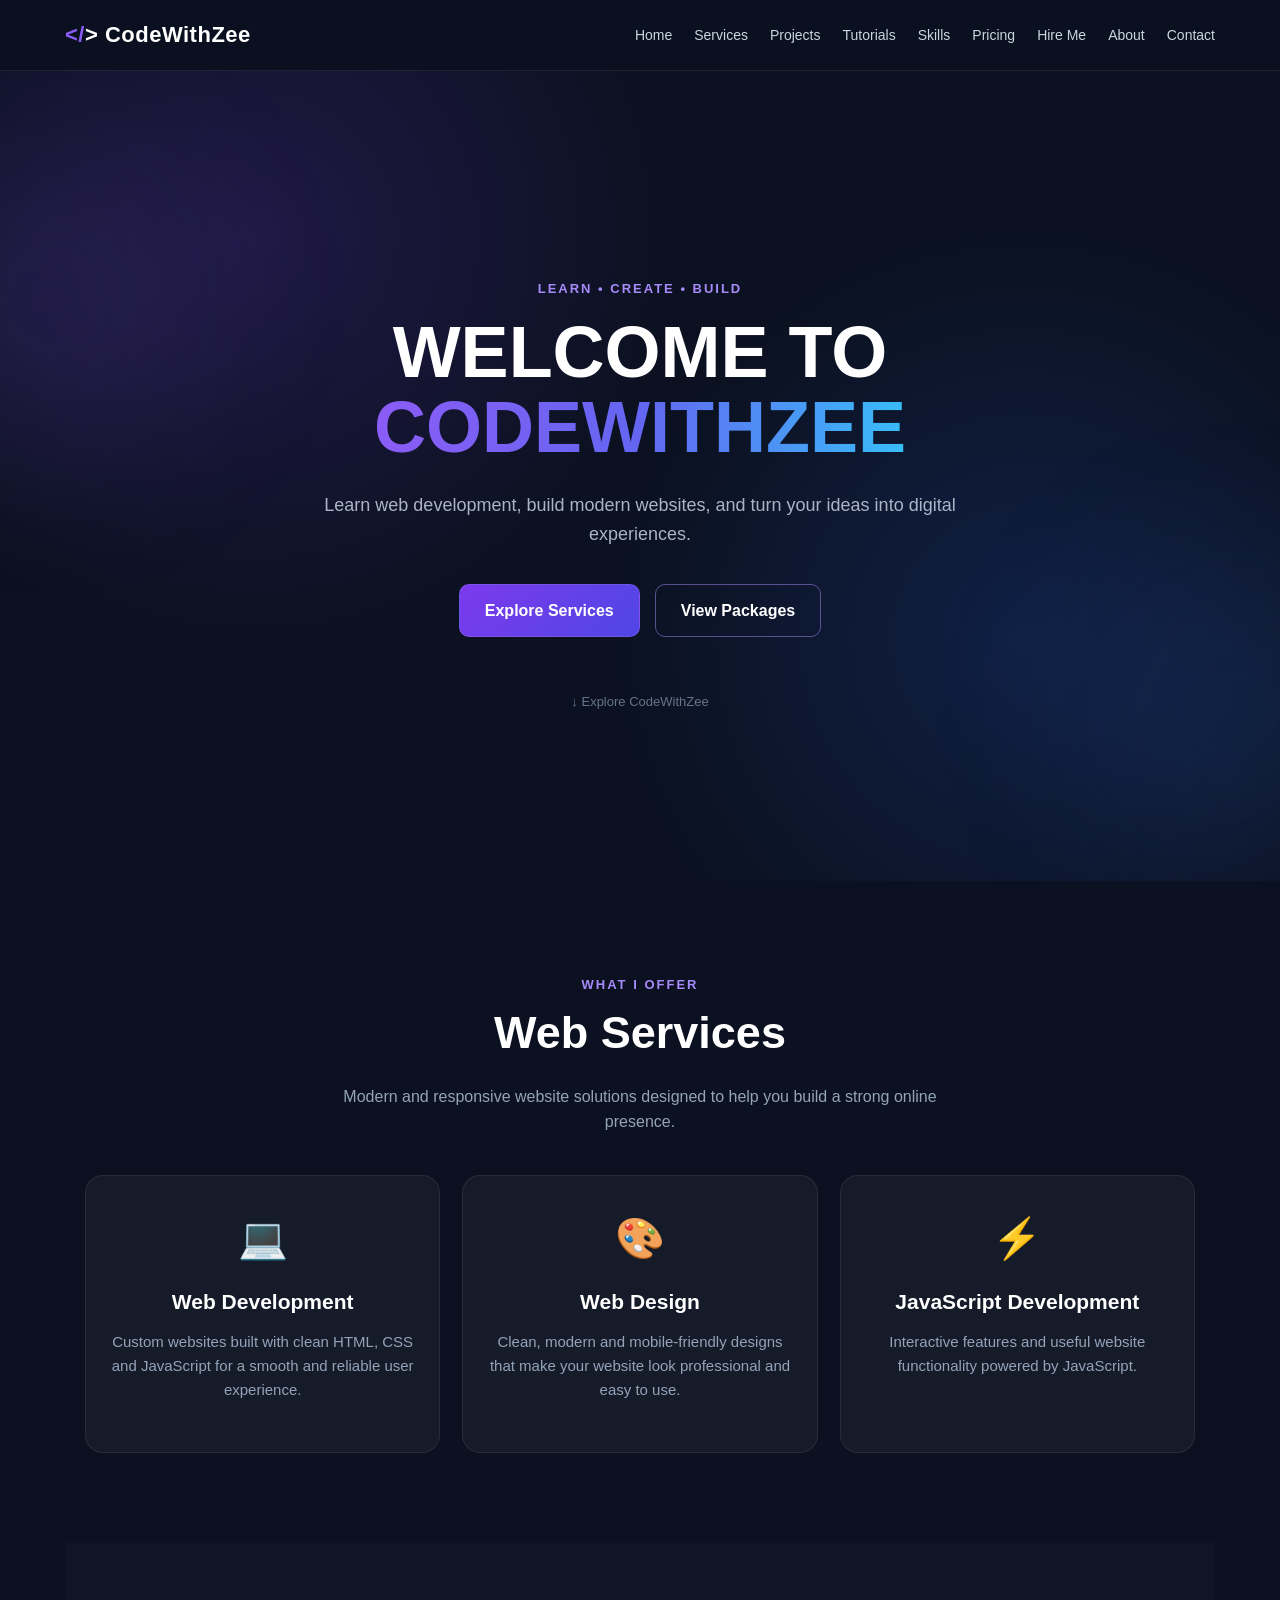
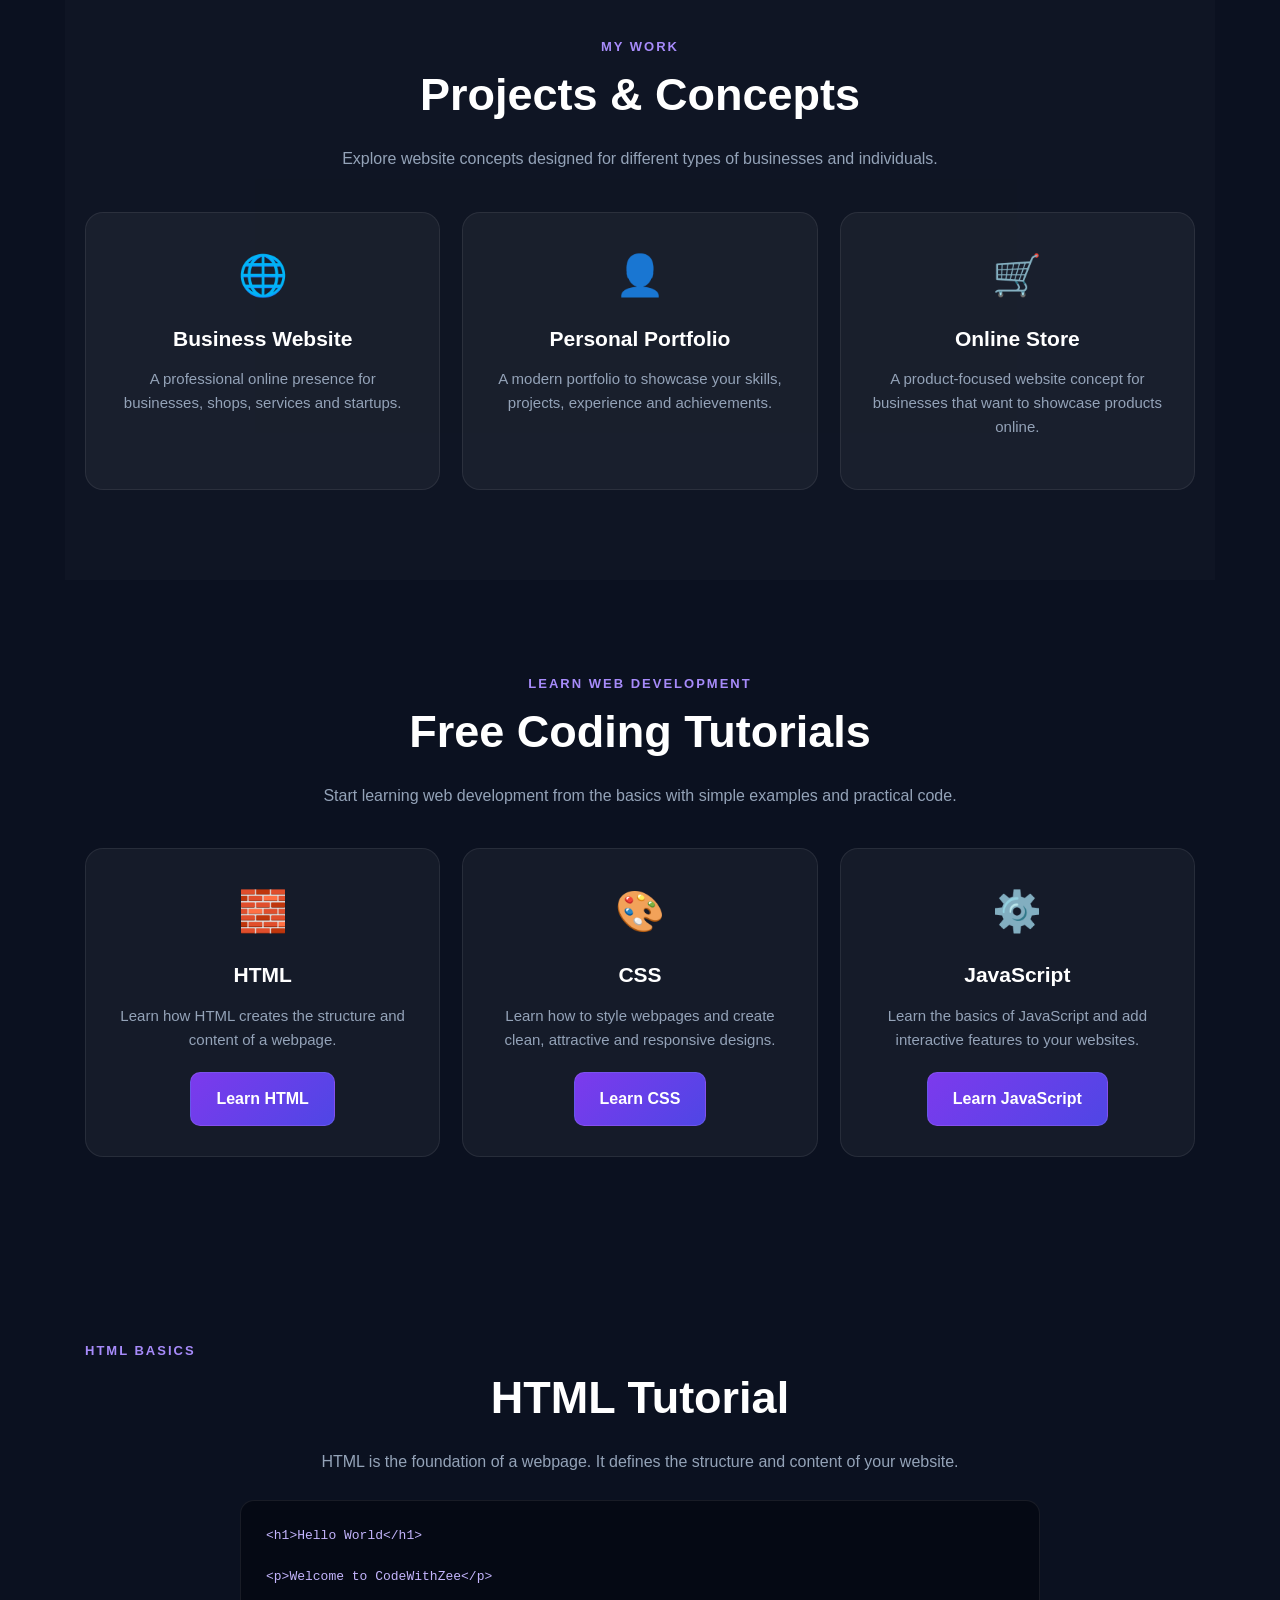
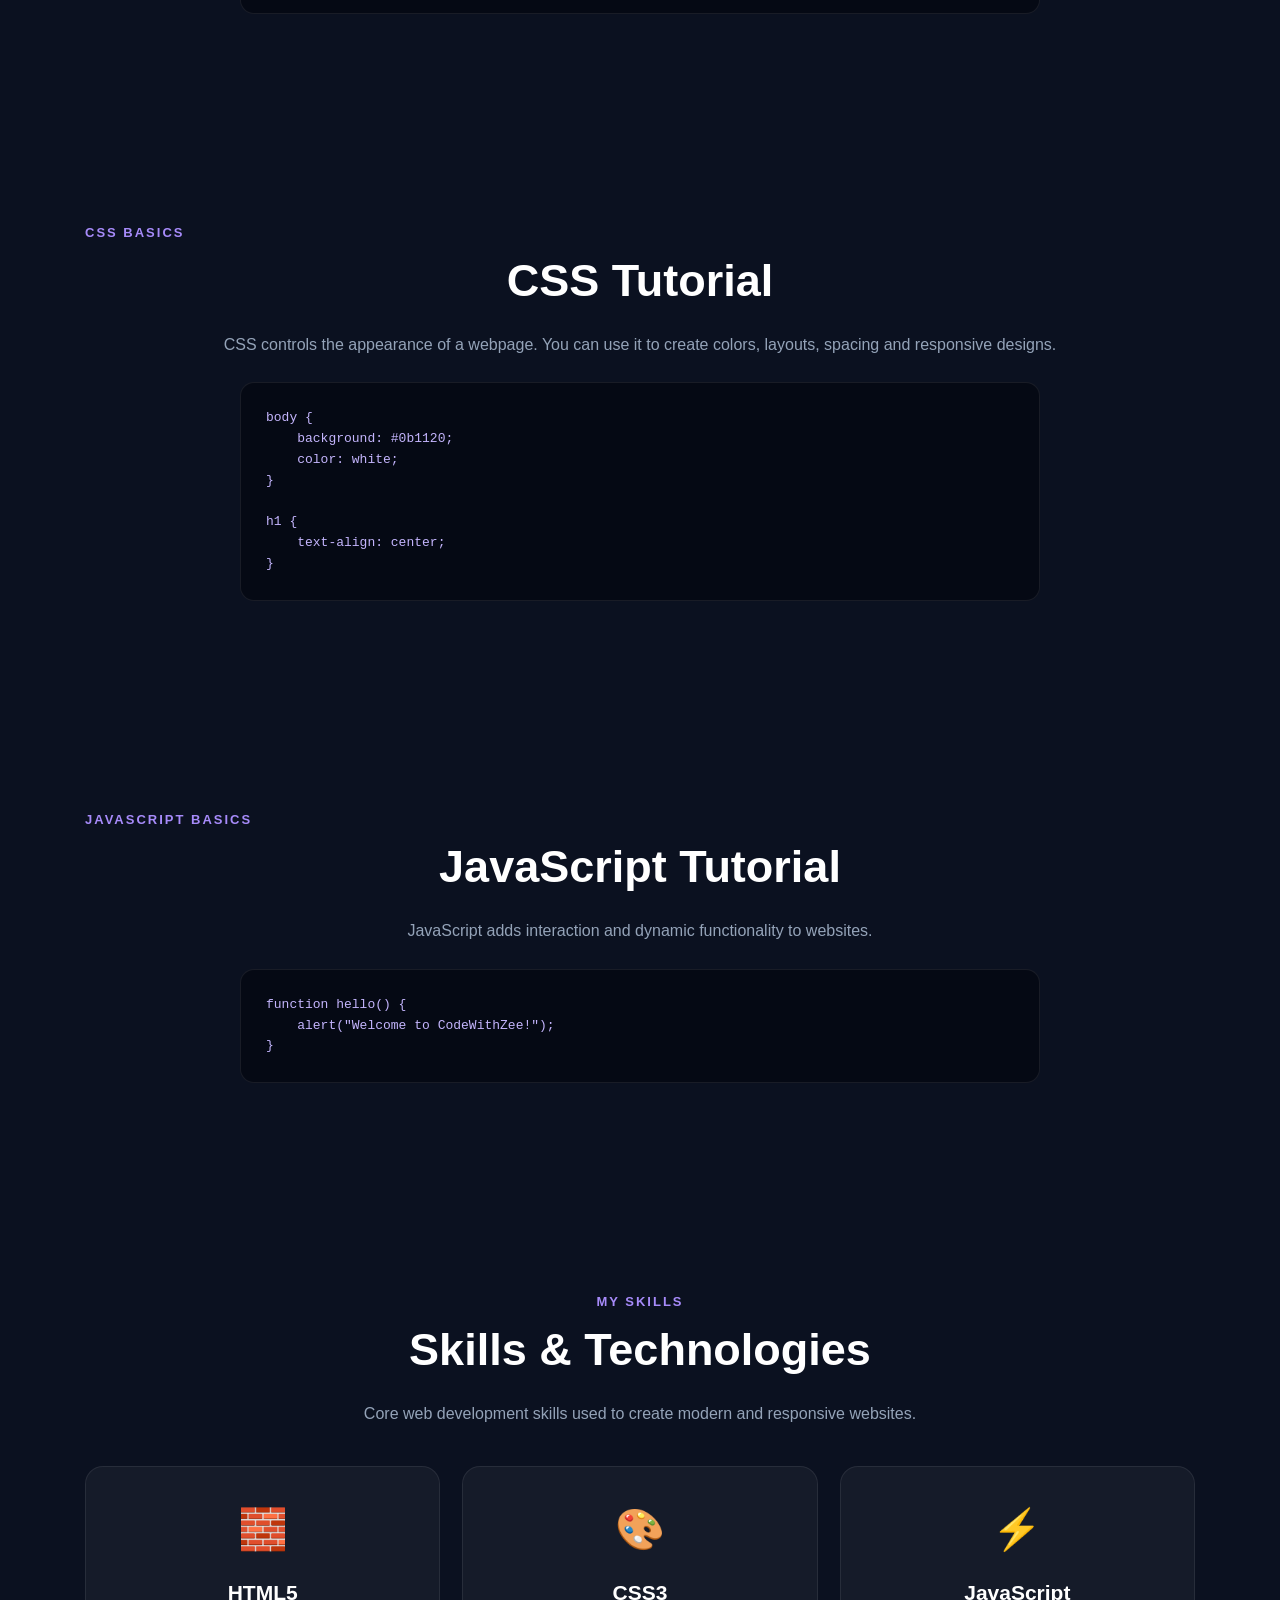
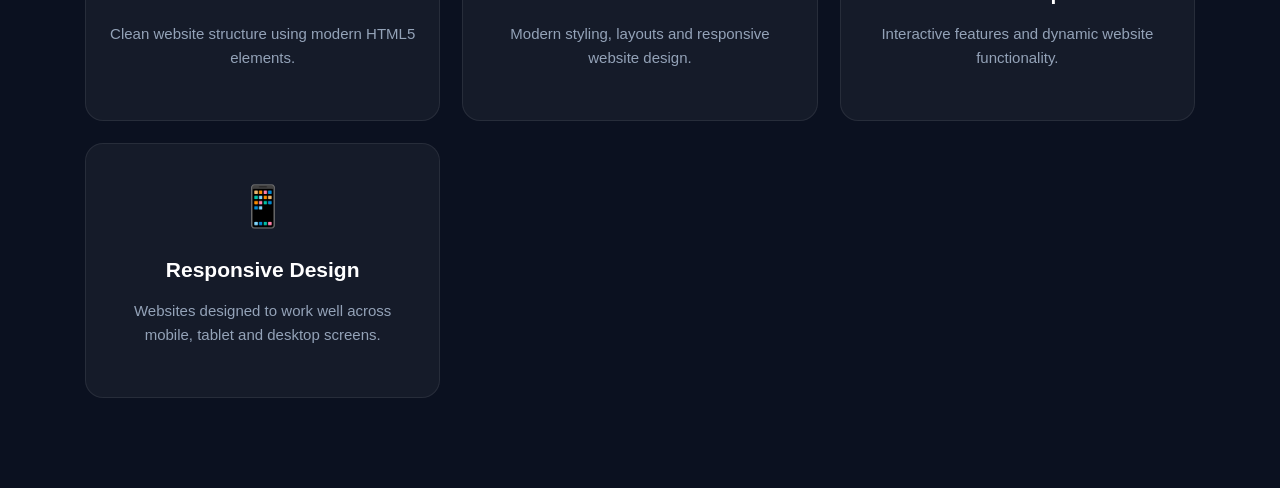
==== commit c8314ac1: "Add files via upload" ====
--- a/index.html
+++ b/index.html
@@ -8,13 +8,13 @@
     <meta name="google-site-verification"
         content="DafrLGyubxHYCzfOls7-y7Lkz924nJM7RMqvcfP1oYg">
 
-    <title>CodeWithZee | Web Development & Website Design</title>
+    <title>CodeWithZee | Modern Website Design & Development</title>
 
     <meta name="description"
-        content="CodeWithZee creates modern, responsive and professional websites for businesses, portfolios and personal brands.">
+        content="CodeWithZee builds modern, responsive and professional websites for businesses, portfolios and personal brands.">
 
     <meta name="keywords"
-        content="CodeWithZee, web development, website design, responsive website, business website, portfolio website">
+        content="CodeWithZee, website design, web development, responsive websites, business websites, portfolio websites">
 
     <meta name="author" content="CodeWithZee">
     <meta name="robots" content="index, follow">
@@ -23,10 +23,10 @@
         href="https://zubairahmad9477-art.github.io/Codex.Zee/">
 
     <meta property="og:title"
-        content="CodeWithZee | Web Development & Website Design">
+        content="CodeWithZee | Modern Website Design & Development">
 
     <meta property="og:description"
-        content="Modern and responsive websites for businesses, portfolios and personal brands.">
+        content="Modern, responsive and professional websites for businesses, portfolios and personal brands.">
 
     <meta property="og:type" content="website">
 
@@ -63,21 +63,13 @@
             <nav class="nav-links" id="navLinks">
 
                 <a href="#home">Home</a>
-
                 <a href="#services">Services</a>
-
                 <a href="#projects">Projects</a>
-
                 <a href="#tutorials">Tutorials</a>
-
                 <a href="#skills">Skills</a>
-
                 <a href="#pricing">Pricing</a>
-
                 <a href="#hire">Hire Me</a>
-
                 <a href="#about">About</a>
-
                 <a href="#contact">Contact</a>
 
             </nav>
@@ -103,25 +95,24 @@
         </h1>
 
         <p class="hero-description">
-            Build modern websites, learn coding,
-            and turn your ideas into reality.
+            Learn web development, build modern websites,
+            and turn your ideas into digital experiences.
         </p>
 
         <div class="hero-buttons">
 
             <a href="#services" class="hero-btn">
-                Get Started
+                Explore Services
             </a>
 
-            <a href="#pricing"
-                class="hero-btn secondary-btn">
+            <a href="#pricing" class="hero-btn secondary-btn">
                 View Packages
             </a>
 
         </div>
 
         <div class="scroll-indicator">
-            ↓ Scroll to explore
+            ↓ Explore CodeWithZee
         </div>
 
     </section>
@@ -134,16 +125,16 @@
     <section class="section" id="services">
 
         <span class="contact-tag">
-            WHAT I DO
-        </span>
-
-        <h2>
-            My Services
+            WHAT I OFFER
+        </span>
+
+        <h2>
+            Web Services
         </h2>
 
         <p class="section-intro">
-            Professional web solutions designed
-            for modern businesses and personal brands.
+            Modern and responsive website solutions
+            designed to help you build a strong online presence.
         </p>
 
         <div class="cards">
@@ -159,9 +150,9 @@
                 </h3>
 
                 <p>
-                    Modern and responsive websites
-                    built with clean HTML, CSS
-                    and JavaScript.
+                    Custom websites built with clean HTML,
+                    CSS and JavaScript for a smooth and
+                    reliable user experience.
                 </p>
 
             </div>
@@ -178,9 +169,9 @@
                 </h3>
 
                 <p>
-                    Clean, attractive and
-                    mobile-friendly designs
-                    for your brand.
+                    Clean, modern and mobile-friendly designs
+                    that make your website look professional
+                    and easy to use.
                 </p>
 
             </div>
@@ -193,13 +184,12 @@
                 </div>
 
                 <h3>
-                    JavaScript
-                </h3>
-
-                <p>
-                    Interactive features and
-                    smooth website functionality
-                    using JavaScript.
+                    JavaScript Development
+                </h3>
+
+                <p>
+                    Interactive features and useful website
+                    functionality powered by JavaScript.
                 </p>
 
             </div>
@@ -213,20 +203,19 @@
          PROJECTS
     ========================== -->
 
-    <section class="section projects-section"
-        id="projects">
+    <section class="section projects-section" id="projects">
 
         <span class="contact-tag">
             MY WORK
         </span>
 
         <h2>
-            Projects
+            Projects & Concepts
         </h2>
 
         <p class="section-intro">
-            Some website concepts and projects
-            created with CodeWithZee.
+            Explore website concepts designed for
+            different types of businesses and individuals.
         </p>
 
         <div class="cards">
@@ -242,8 +231,8 @@
                 </h3>
 
                 <p>
-                    Professional website concept
-                    for a growing business or company.
+                    A professional online presence for
+                    businesses, shops, services and startups.
                 </p>
 
             </div>
@@ -260,8 +249,8 @@
                 </h3>
 
                 <p>
-                    Modern portfolio to showcase
-                    skills, projects and experience.
+                    A modern portfolio to showcase your
+                    skills, projects, experience and achievements.
                 </p>
 
             </div>
@@ -278,8 +267,8 @@
                 </h3>
 
                 <p>
-                    Clean product-focused website
-                    concept for online businesses.
+                    A product-focused website concept for
+                    businesses that want to showcase products online.
                 </p>
 
             </div>
@@ -293,20 +282,19 @@
          TUTORIALS
     ========================== -->
 
-    <section class="section"
-        id="tutorials">
-
-        <span class="contact-tag">
-            LEARN CODING
-        </span>
-
-        <h2>
-            Free Tutorials
+    <section class="section" id="tutorials">
+
+        <span class="contact-tag">
+            LEARN WEB DEVELOPMENT
+        </span>
+
+        <h2>
+            Free Coding Tutorials
         </h2>
 
         <p class="section-intro">
-            Start learning web development
-            step by step.
+            Start learning web development from the basics
+            with simple examples and practical code.
         </p>
 
         <div class="cards">
@@ -322,12 +310,11 @@
                 </h3>
 
                 <p>
-                    Learn the basic structure
-                    of websites using HTML.
-                </p>
-
-                <a href="#html-tutorial"
-                    class="hero-btn">
+                    Learn how HTML creates the structure
+                    and content of a webpage.
+                </p>
+
+                <a href="#html-tutorial" class="hero-btn">
                     Learn HTML
                 </a>
 
@@ -345,12 +332,11 @@
                 </h3>
 
                 <p>
-                    Learn how to style websites
-                    and make them beautiful.
-                </p>
-
-                <a href="#css-tutorial"
-                    class="hero-btn">
+                    Learn how to style webpages and create
+                    clean, attractive and responsive designs.
+                </p>
+
+                <a href="#css-tutorial" class="hero-btn">
                     Learn CSS
                 </a>
 
@@ -368,13 +354,12 @@
                 </h3>
 
                 <p>
-                    Learn JavaScript and add
-                    interaction to websites.
-                </p>
-
-                <a href="#js-tutorial"
-                    class="hero-btn">
-                    Learn JS
+                    Learn the basics of JavaScript and
+                    add interactive features to your websites.
+                </p>
+
+                <a href="#js-tutorial" class="hero-btn">
+                    Learn JavaScript
                 </a>
 
             </div>
@@ -388,16 +373,19 @@
          HTML TUTORIAL
     ========================== -->
 
-    <section class="section tutorial-section"
-        id="html-tutorial">
+    <section class="section tutorial-section" id="html-tutorial">
+
+        <span class="contact-tag">
+            HTML BASICS
+        </span>
 
         <h2>
             HTML Tutorial
         </h2>
 
         <p>
-            HTML is used to create the
-            structure of a webpage.
+            HTML is the foundation of a webpage.
+            It defines the structure and content of your website.
         </p>
 
         <pre><code>&lt;h1&gt;Hello World&lt;/h1&gt;
@@ -411,16 +399,20 @@
          CSS TUTORIAL
     ========================== -->
 
-    <section class="section tutorial-section"
-        id="css-tutorial">
+    <section class="section tutorial-section" id="css-tutorial">
+
+        <span class="contact-tag">
+            CSS BASICS
+        </span>
 
         <h2>
             CSS Tutorial
         </h2>
 
         <p>
-            CSS is used to design and
-            style webpages.
+            CSS controls the appearance of a webpage.
+            You can use it to create colors, layouts,
+            spacing and responsive designs.
         </p>
 
         <pre><code>body {
@@ -439,16 +431,19 @@
          JAVASCRIPT TUTORIAL
     ========================== -->
 
-    <section class="section tutorial-section"
-        id="js-tutorial">
+    <section class="section tutorial-section" id="js-tutorial">
+
+        <span class="contact-tag">
+            JAVASCRIPT BASICS
+        </span>
 
         <h2>
             JavaScript Tutorial
         </h2>
 
         <p>
-            JavaScript makes websites
-            interactive.
+            JavaScript adds interaction and dynamic
+            functionality to websites.
         </p>
 
         <pre><code>function hello() {
@@ -462,20 +457,19 @@
          SKILLS
     ========================== -->
 
-    <section class="section"
-        id="skills">
+    <section class="section" id="skills">
 
         <span class="contact-tag">
             MY SKILLS
         </span>
 
         <h2>
-            Skills
+            Skills & Technologies
         </h2>
 
         <p class="section-intro">
-            Technologies and skills used
-            to create modern websites.
+            Core web development skills used to create
+            modern and responsive websites.
         </p>
 
         <div class="cards">
@@ -491,8 +485,8 @@
                 </h3>
 
                 <p>
-                    Website structure and
-                    semantic HTML.
+                    Clean website structure using
+                    modern HTML5 elements.
                 </p>
 
             </div>
@@ -509,8 +503,8 @@
                 </h3>
 
                 <p>
-                    Modern responsive
-                    website design.
+                    Modern styling, layouts and
+                    responsive website design.
                 </p>
 
             </div>
@@ -527,8 +521,8 @@
                 </h3>
 
                 <p>
-                    Interactive website
-                    functionality.
+                    Interactive features and
+                    dynamic website functionality.
                 </p>
 
             </div>
@@ -545,903 +539,16 @@
                 </h3>
 
                 <p>
-                    Websites optimized for
-                    mobile and desktop.
-                </p>
-
-            </div>
-
-        </div>
-
-    </section>
-
-
-    <!-- =========================
-         PRICING
-    ========================== -->
-
-    <section class="section pricing-section"
-        id="pricing">
-
-        <span class="contact-tag">
-            SIMPLE PRICING
-        </span>
-
-        <h2>
-            Website Packages
-        </h2>
-
-        <p class="section-intro">
-            Choose a package that fits
-            your project.
-        </p>
-
-        <div class="cards">
-
-            <!-- BASIC -->
-
-            <div class="card pricing-card">
-
-                <div class="card-icon">
-                    🚀
-                </div>
-
-                <h3>
-                    Basic Website
-                </h3>
-
-                <div class="price">
-                    Rs. 3,000
-                </div>
-
-                <ul>
-
-                    <li>
-                        ✓ 1–3 Pages
-                    </li>
-
-                    <li>
-                        ✓ Mobile Friendly
-                    </li>
-
-                    <li>
-                        ✓ Modern Design
-                    </li>
-
-                    <li>
-                        ✓ Contact Section
-                    </li>
-
-                    <li>
-                        ✓ Basic SEO
-                    </li>
-
-                </ul>
-
-                <a
-                    class="hero-btn"
-                    href="https://wa.me/923018339477?text=Hello%20CodeWithZee%2C%20I%20want%20the%20Basic%20Website%20package.">
-
-                    Order Now
-
-                </a>
-
-            </div>
-
-
-            <!-- PROFESSIONAL -->
-
-            <div class="card pricing-card featured">
-
-                <span class="popular">
-                    POPULAR
-                </span>
-
-                <div class="card-icon">
-                    ⭐
-                </div>
-
-                <h3>
-                    Professional Website
-                </h3>
-
-                <div class="price">
-                    Rs. 5,000
-                </div>
-
-                <ul>
-
-                    <li>
-                        ✓ 4–6 Pages
-                    </li>
-
-                    <li>
-                        ✓ Responsive Design
-                    </li>
-
-                    <li>
-                        ✓ Modern Animations
-                    </li>
-
-                    <li>
-                        ✓ Contact Form
-                    </li>
-
-                    <li>
-                        ✓ Basic SEO
-                    </li>
-
-                    <li>
-                        ✓ WhatsApp Button
-                    </li>
-
-                </ul>
-
-                <a
-                    class="hero-btn"
-                    href="https://wa.me/923018339477?text=Hello%20CodeWithZee%2C%20I%20want%20the%20Professional%20Website%20package.">
-
-                    Order Now
-
-                </a>
-
-            </div>
-
-
-            <!-- BUSINESS -->
-
-            <div class="card pricing-card">
-
-                <div class="card-icon">
-                    💎
-                </div>
-
-                <h3>
-                    Business Website
-                </h3>
-
-                <div class="price">
-                    Rs. 8,000
-                </div>
-
-                <ul>
-
-                    <li>
-                        ✓ 6+ Pages
-                    </li>
-
-                    <li>
-                        ✓ Premium Design
-                    </li>
-
-                    <li>
-                        ✓ Advanced Animations
-                    </li>
-
-                    <li>
-                        ✓ Contact System
-                    </li>
-
-                    <li>
-                        ✓ SEO Setup
-                    </li>
-
-                    <li>
-                        ✓ WhatsApp Integration
-                    </li>
-
-                </ul>
-
-                <a
-                    class="hero-btn"
-                    href="https://wa.me/923018339477?text=Hello%20CodeWithZee%2C%20I%20want%20the%20Business%20Website%20package.">
-
-                    Order Now
-
-                </a>
-
-            </div>
-
-        </div>
-
-    </section>
-
-
-    <!-- =========================
-         ORDER SYSTEM
-    ========================== -->
-
-    <section class="section order-section"
-        id="order">
-
-        <span class="contact-tag">
-            START YOUR PROJECT
-        </span>
-
-        <h2>
-            Tell Me About Your Website
-        </h2>
-
-        <p class="section-intro">
-            Select your website type and
-            send your project details directly
-            on WhatsApp.
-        </p>
-
-        <form
-            id="projectForm"
-            class="project-form">
-
-            <input
-                type="text"
-                id="clientName"
-                placeholder="Your Name"
-                required>
-
-
-            <select
-                id="websiteType"
-                required>
-
-                <option value="">
-                    Select Website Type
-                </option>
-
-                <option value="Business Website">
-                    Business Website
-                </option>
-
-                <option value="Portfolio Website">
-                    Portfolio Website
-                </option>
-
-                <option value="Personal Website">
-                    Personal Website
-                </option>
-
-                <option value="Online Store">
-                    Online Store
-                </option>
-
-                <option value="Other Website">
-                    Other Website
-                </option>
-
-            </select>
-
-
-            <select
-                id="budget"
-                required>
-
-                <option value="">
-                    Select Package
-                </option>
-
-                <option value="Basic - Rs. 3,000">
-                    Basic - Rs. 3,000
-                </option>
-
-                <option value="Professional - Rs. 5,000">
-                    Professional - Rs. 5,000
-                </option>
-
-                <option value="Business - Rs. 8,000">
-                    Business - Rs. 8,000
-                </option>
-
-            </select>
-
-
-            <textarea
-                id="projectDetails"
-                rows="5"
-                placeholder="Tell me about your website..."
-                required></textarea>
-
-
-            <button
-                type="submit"
-                class="hero-btn">
-
-                💬 Send Project on WhatsApp
-
-            </button>
-
-        </form>
-
-    </section>
-
-
-    <!-- =========================
-         WHY CHOOSE CODEWITHZEE
-    ========================== -->
-
-    <section class="section why-section"
-        id="why">
-
-        <span class="contact-tag">
-            WHY CHOOSE ME
-        </span>
-
-        <h2>
-            Why Choose CodeWithZee?
-        </h2>
-
-        <p class="section-intro">
-            Simple, modern and professional
-            websites built with care.
-        </p>
-
-        <div class="why-grid">
-
-            <div class="why-card">
-
-                <div class="why-icon">
-                    📱
-                </div>
-
-                <h3>
-                    Mobile Friendly
-                </h3>
-
-                <p>
-                    Websites designed to work
-                    smoothly on mobile, tablet
-                    and desktop.
-                </p>
-
-            </div>
-
-
-            <div class="why-card">
-
-                <div class="why-icon">
-                    ⚡
-                </div>
-
-                <h3>
-                    Modern Design
-                </h3>
-
-                <p>
-                    Clean layouts, attractive
-                    sections and modern styling.
-                </p>
-
-            </div>
-
-
-            <div class="why-card">
-
-                <div class="why-icon">
-                    🔍
-                </div>
-
-                <h3>
-                    SEO Ready
-                </h3>
-
-                <p>
-                    Basic SEO structure to help
-                    search engines understand
-                    your website.
-                </p>
-
-            </div>
-
-
-            <div class="why-card">
-
-                <div class="why-icon">
-                    💬
-                </div>
-
-                <h3>
-                    Easy Communication
-                </h3>
-
-                <p>
-                    Project discussions can be
-                    handled directly through
-                    WhatsApp.
-                </p>
-
-            </div>
-
-        </div>
-
-    </section>
-
-
-    <!-- =========================
-         HIRE ME
-    ========================== -->
-
-    <section class="section hire-section"
-        id="hire">
-
-        <span class="contact-tag">
-            WORK WITH ME
-        </span>
-
-        <h2>
-            Hire CodeWithZee
-        </h2>
-
-        <p class="section-intro">
-            Need a modern website for your
-            business or personal brand?
-            Let's build it together.
-        </p>
-
-        <div class="cards">
-
-            <div class="card">
-
-                <div class="card-icon">
-                    🏢
-                </div>
-
-                <h3>
-                    Business Website
-                </h3>
-
-                <p>
-                    Professional website for
-                    shops, businesses and services.
-                </p>
-
-                <a
-                    class="hero-btn"
-                    href="https://wa.me/923018339477?text=Hello%20CodeWithZee%2C%20I%20need%20a%20Business%20Website.">
-
-                    Discuss Project
-
-                </a>
-
-            </div>
-
-
-            <div class="card">
-
-                <div class="card-icon">
-                    👨‍💻
-                </div>
-
-                <h3>
-                    Portfolio Website
-                </h3>
-
-                <p>
-                    Showcase your skills, work
-                    and experience with a modern
-                    portfolio.
-                </p>
-
-                <a
-                    class="hero-btn"
-                    href="https://wa.me/923018339477?text=Hello%20CodeWithZee%2C%20I%20need%20a%20Portfolio%20Website.">
-
-                    Discuss Project
-
-                </a>
-
-            </div>
-
-
-            <div class="card">
-
-                <div class="card-icon">
-                    📱
-                </div>
-
-                <h3>
-                    Responsive Website
-                </h3>
-
-                <p>
-                    A website that looks great
-                    on mobile, tablet and desktop.
-                </p>
-
-                <a
-                    class="hero-btn"
-                    href="https://wa.me/923018339477?text=Hello%20CodeWithZee%2C%20I%20need%20a%20Responsive%20Website.">
-
-                    Discuss Project
-
-                </a>
-
-            </div>
-
-        </div>
-
-    </section>
-
-
-    <!-- =========================
-         CTA
-    ========================== -->
-
-    <section class="cta-section">
-
-        <h2>
-            Have a Website Idea?
-        </h2>
-
-        <p>
-            Let's turn your idea into
-            a professional website.
-        </p>
-
-        <a
-            href="#order"
-            class="hero-btn">
-
-            Start Your Project
-
-        </a>
-
-    </section>
-
-
-    <!-- =========================
-         ABOUT
-    ========================== -->
-
-    <section class="section"
-        id="about">
-
-        <span class="contact-tag">
-            ABOUT CODEWITHZEE
-        </span>
-
-        <h2>
-            About Me
-        </h2>
-
-        <p class="about-text">
-            CodeWithZee is a web development
-            project focused on creating modern,
-            responsive and user-friendly websites.
-
-            The goal is simple:
-            Learn, Create and Build.
-        </p>
-
-    </section>
-
-
-    <!-- =========================
-         CONTACT
-    ========================== -->
-
-    <section class="section contact-section"
-        id="contact">
-
-        <span class="contact-tag">
-            GET IN TOUCH
-        </span>
-
-        <h2>
-            Contact Me
-        </h2>
-
-        <p class="section-intro">
-            Have a question or project idea?
-            Send a message.
-        </p>
-
-        <form
-            action="https://formspree.io/f/xoeqkjyp"
-            method="POST"
-            class="contact-form">
-
-            <input
-                type="text"
-                name="name"
-                placeholder="Your Name"
-                required>
-
-
-            <input
-                type="email"
-                name="email"
-                placeholder="Your Email"
-                required>
-
-
-            <textarea
-                name="message"
-                rows="6"
-                placeholder="Your Message"
-                required></textarea>
-
-
-            <button
-                type="submit"
-                class="hero-btn">
-
-                Send Message
-
-            </button>
-
-        </form>
-
-    </section>
-
-
-    <!-- =========================
-         PRIVACY POLICY
-    ========================== -->
-
-    <section class="section legal-section">
-
-        <h2>
-            Privacy Policy
-        </h2>
-
-        <p>
-            CodeWithZee respects your privacy.
-            Information submitted through the
-            contact form is used only to respond
-            to your message or project request.
-        </p>
-
-    </section>
-
-
-    <!-- =========================
-         TERMS
-    ========================== -->
-
-    <section class="section legal-section">
-
-        <h2>
-            Terms & Conditions
-        </h2>
-
-        <p>
-            Project requirements, pricing and
-            delivery details are discussed and
-            agreed with the client before work begins.
-        </p>
-
-    </section>
-
-
-    <!-- =========================
-         DISCLAIMER
-    ========================== -->
-
-    <section class="section legal-section">
-
-        <h2>
-            Disclaimer
-        </h2>
-
-        <p>
-            Website prices are starting prices
-            and may change depending on project
-            requirements and features.
-        </p>
-
-    </section>
-
-
-    <!-- =========================
-         FOOTER
-    ========================== -->
-
-    <footer class="footer">
-
-        <div class="footer-content">
-
-            <div class="footer-logo">
-                &lt;/&gt; CodeWithZee
-            </div>
-
-            <p>
-                Learn • Create • Build
-            </p>
-
-            <div class="footer-links">
-
-                <a href="#home">
-                    Home
-                </a>
-
-                <a href="#services">
-                    Services
-                </a>
-
-                <a href="#pricing">
-                    Pricing
-                </a>
-
-                <a href="#hire">
-                    Hire Me
-                </a>
-
-                <a href="#contact">
-                    Contact
-                </a>
-
-            </div>
-
-            <p class="copyright">
-                © 2026 CodeWithZee.
-                All Rights Reserved.
-            </p>
-
-        </div>
-
-    </footer>
-
-
-    <!-- =========================
-         TOP BUTTON
-    ========================== -->
-
-    <button
-        id="topButton"
-        class="top-button"
-        aria-label="Back to top">
-
-        ↑
-
-    </button>
-
-
-    <!-- =========================
-         JAVASCRIPT
-    ========================== -->
-
-    <script>
-
-        /* MOBILE MENU */
-
-        const menuToggle =
-            document.getElementById("menuToggle");
-
-        const navLinks =
-            document.getElementById("navLinks");
-
-
-        menuToggle.addEventListener(
-            "click",
-            function () {
-
-                navLinks.classList.toggle("active");
-
-            }
-        );
-
-
-        /* CLOSE MENU AFTER CLICK */
-
-        document
-            .querySelectorAll(".nav-links a")
-            .forEach(function (link) {
-
-                link.addEventListener(
-                    "click",
-                    function () {
-
-                        navLinks.classList.remove("active");
-
-                    }
-                );
-
-            });
-
-
-        /* BACK TO TOP */
-
-        const topButton =
-            document.getElementById("topButton");
-
-
-        window.addEventListener(
-            "scroll",
-            function () {
-
-                if (window.scrollY > 400) {
-
-                    topButton.classList.add("show");
-
-                } else {
-
-                    topButton.classList.remove("show");
-
-                }
-
-            }
-        );
-
-
-        topButton.addEventListener(
-            "click",
-            function () {
-
-                window.scrollTo({
-                    top: 0,
-                    behavior: "smooth"
-                });
-
-            }
-        );
-
-
-        /* PROJECT ORDER FORM */
-
-        const projectForm =
-            document.getElementById("projectForm");
-
-
-        projectForm.addEventListener(
-            "submit",
-            function (event) {
-
-                event.preventDefault();
-
-
-                const name =
-                    document.getElementById(
-                        "clientName"
-                    ).value;
-
-
-                const website =
-                    document.getElementById(
-                        "websiteType"
-                    ).value;
-
-
-                const packageName =
-                    document.getElementById(
-                        "budget"
-                    ).value;
-
-
-                const details =
-                    document.getElementById(
-                        "projectDetails"
-                    ).value;
-
-
-                const message =
-                    "Hello CodeWithZee!" +
-                    "\n\n" +
-                    "Name: " +
-                    name +
-                    "\n" +
-                    "Website Type: " +
-                    website +
-                    "\n" +
-                    "Package: " +
-                    packageName +
-                    "\n" +
-                    "Project Details: " +
-                    details;
-
-
-                const whatsappURL =
-                    "https://wa.me/923018339477?text=" +
-                    encodeURIComponent(message);
-
-
-                window.open(
-                    whatsappURL,
-                    "_blank"
-                );
-
-            }
-        );
-
-    </script>
-
-</body>
-
-</html>+                    Websites designed to work well
+                    across mobile, tablet and desktop screens.
+                </p>
+
+            </div>
+
+        </div>
+
+    </section>
+
+
+    <!-- =========================
+         PR
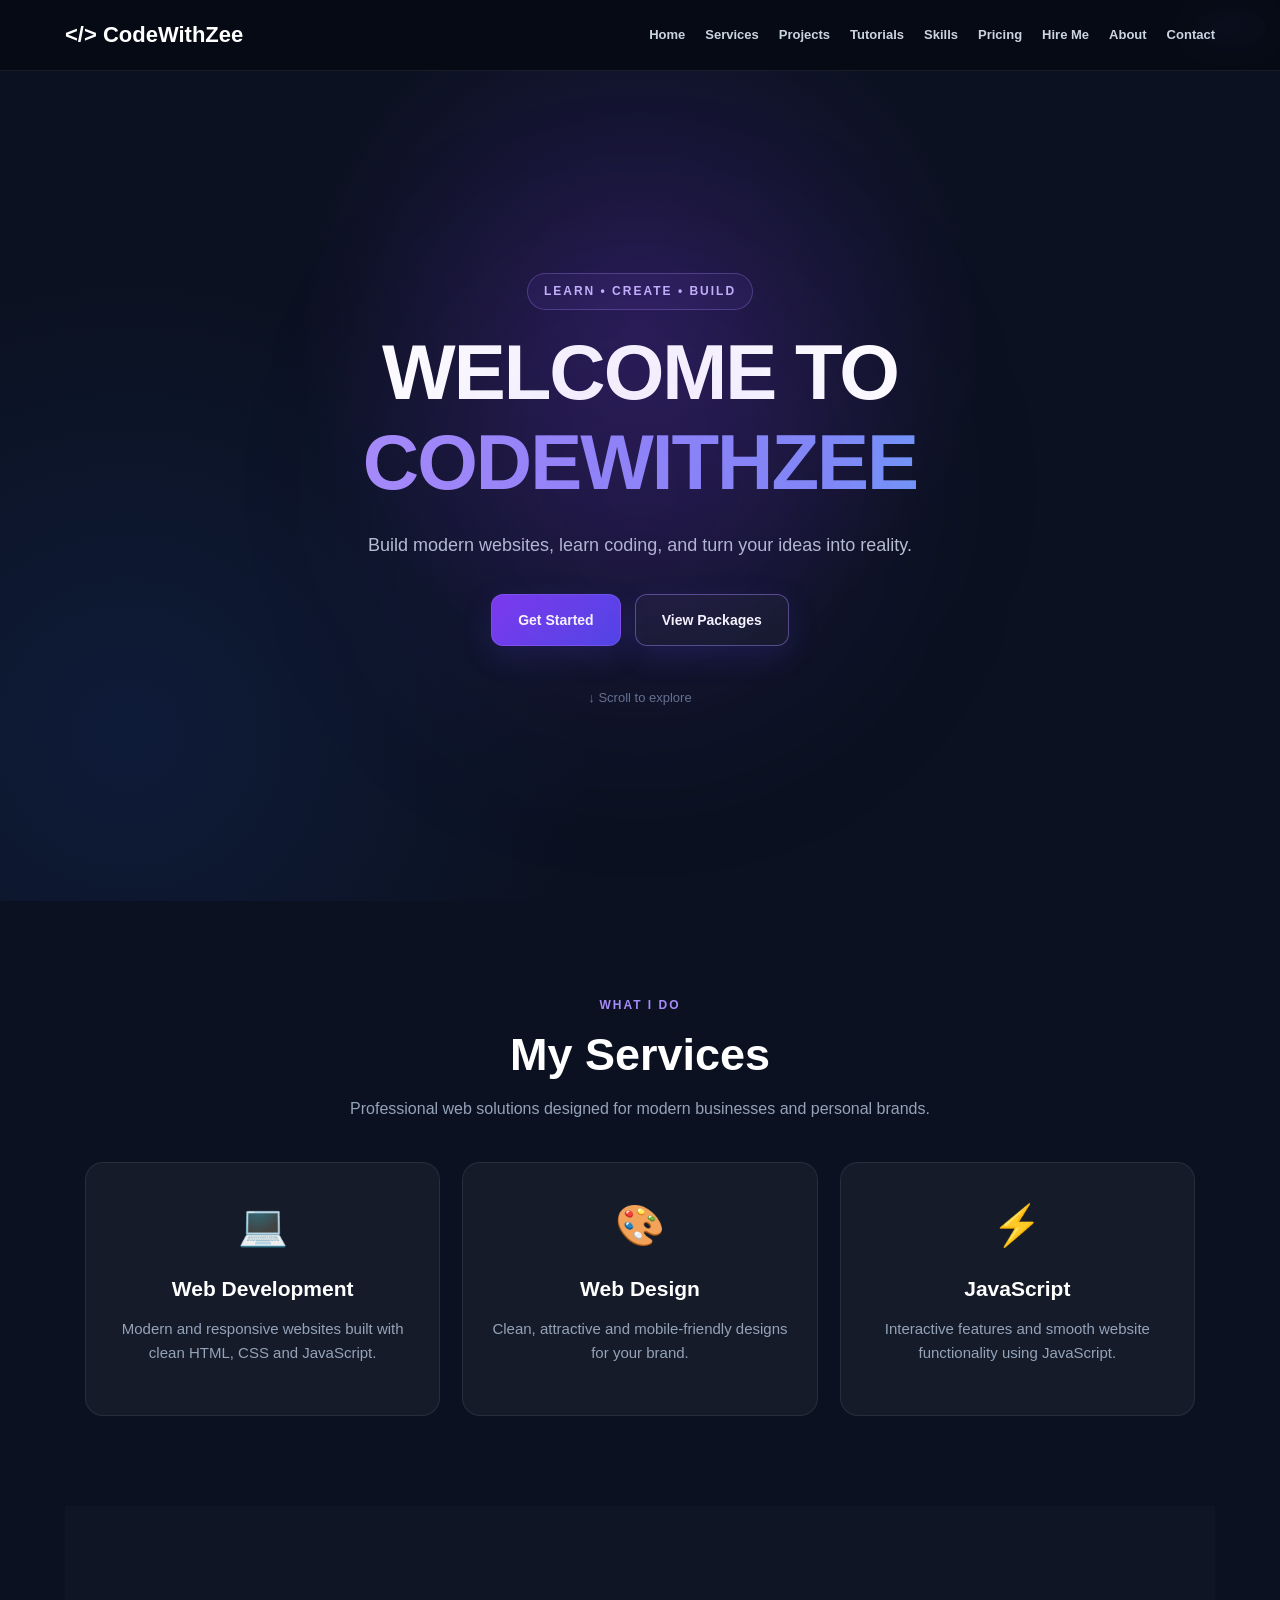
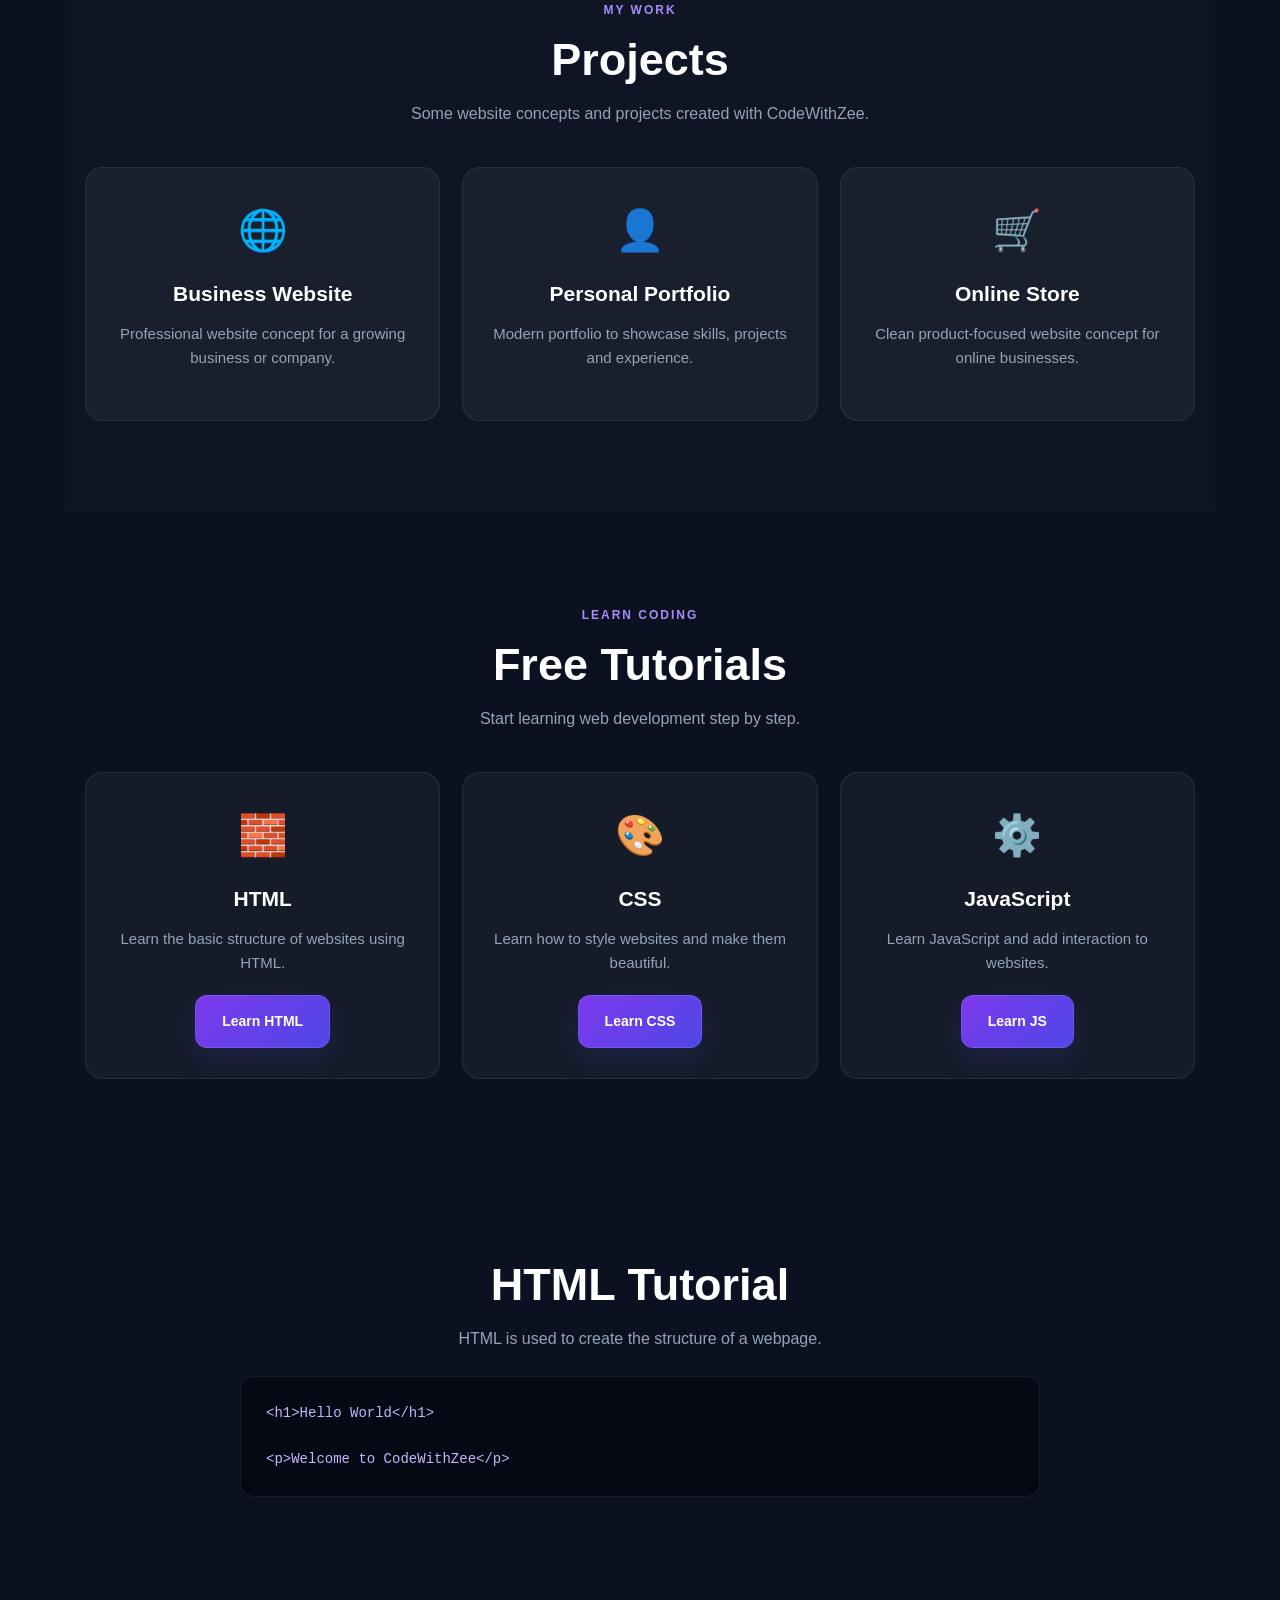
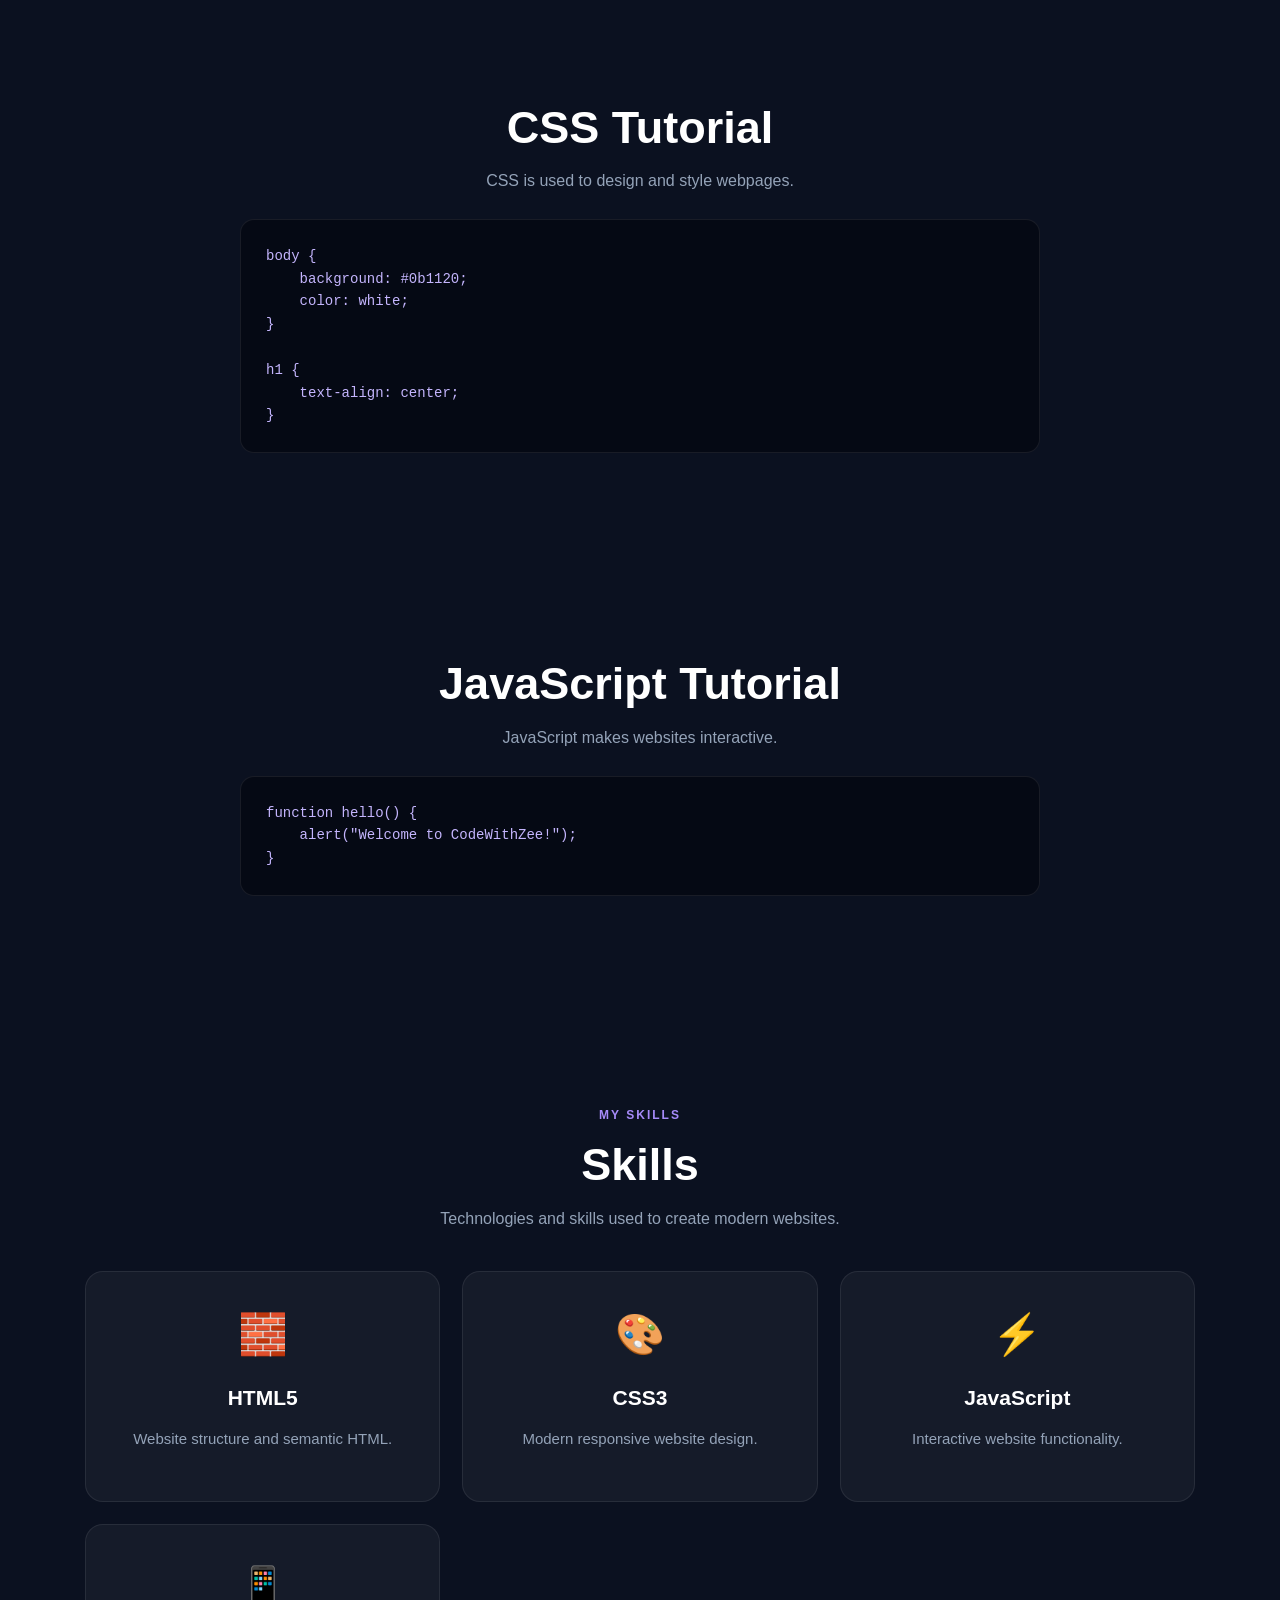
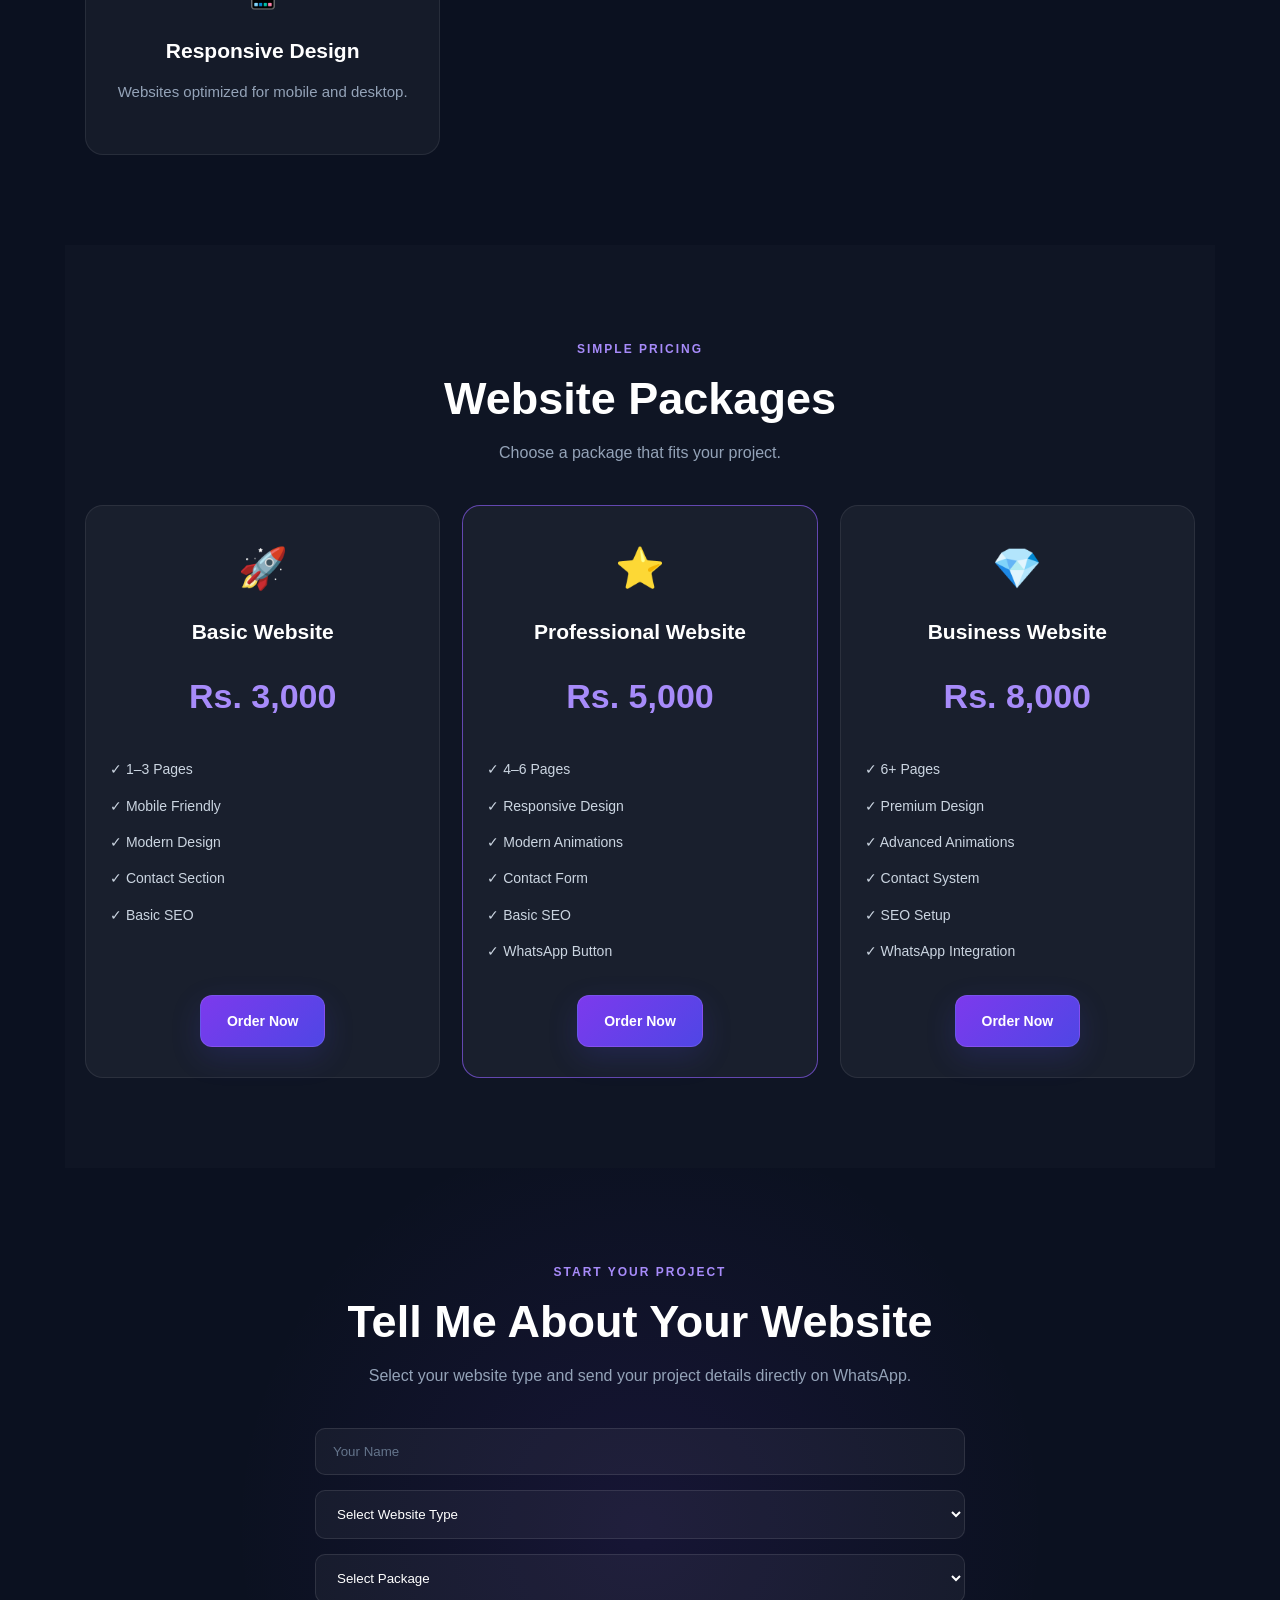
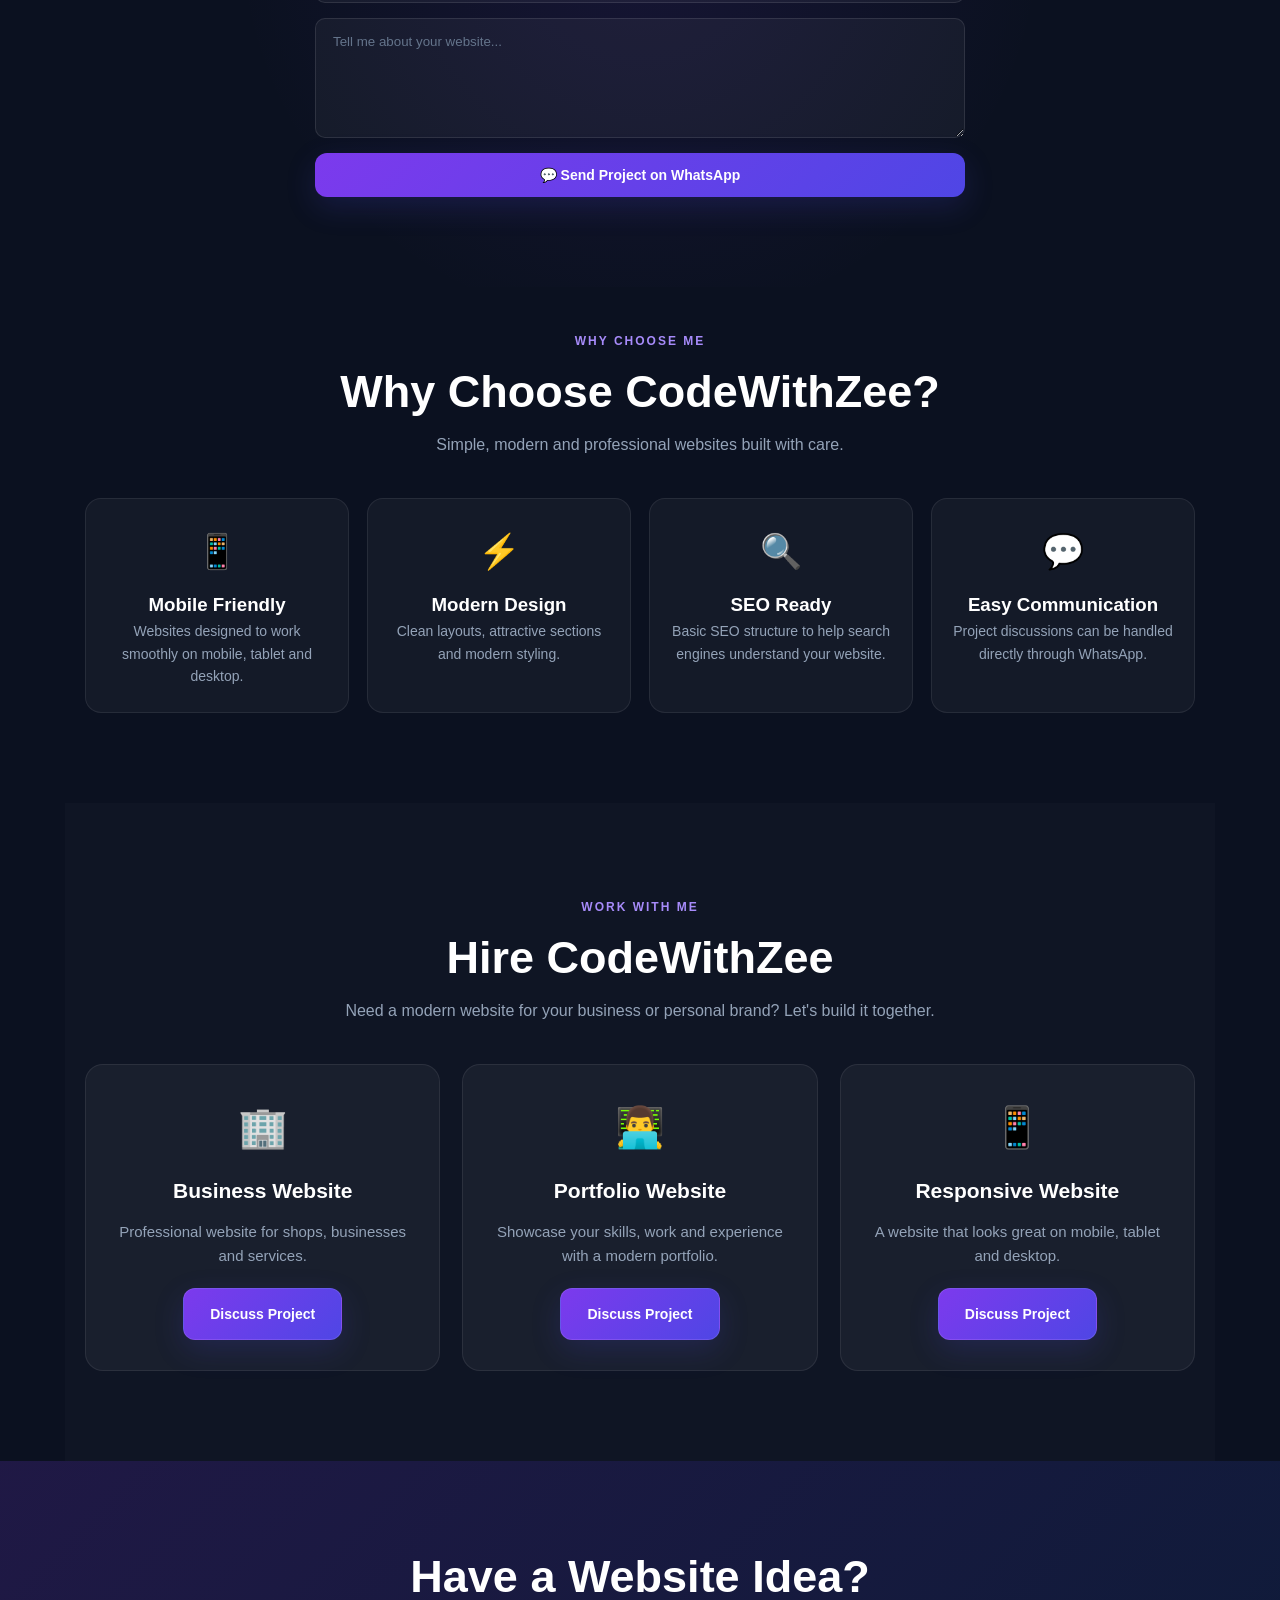
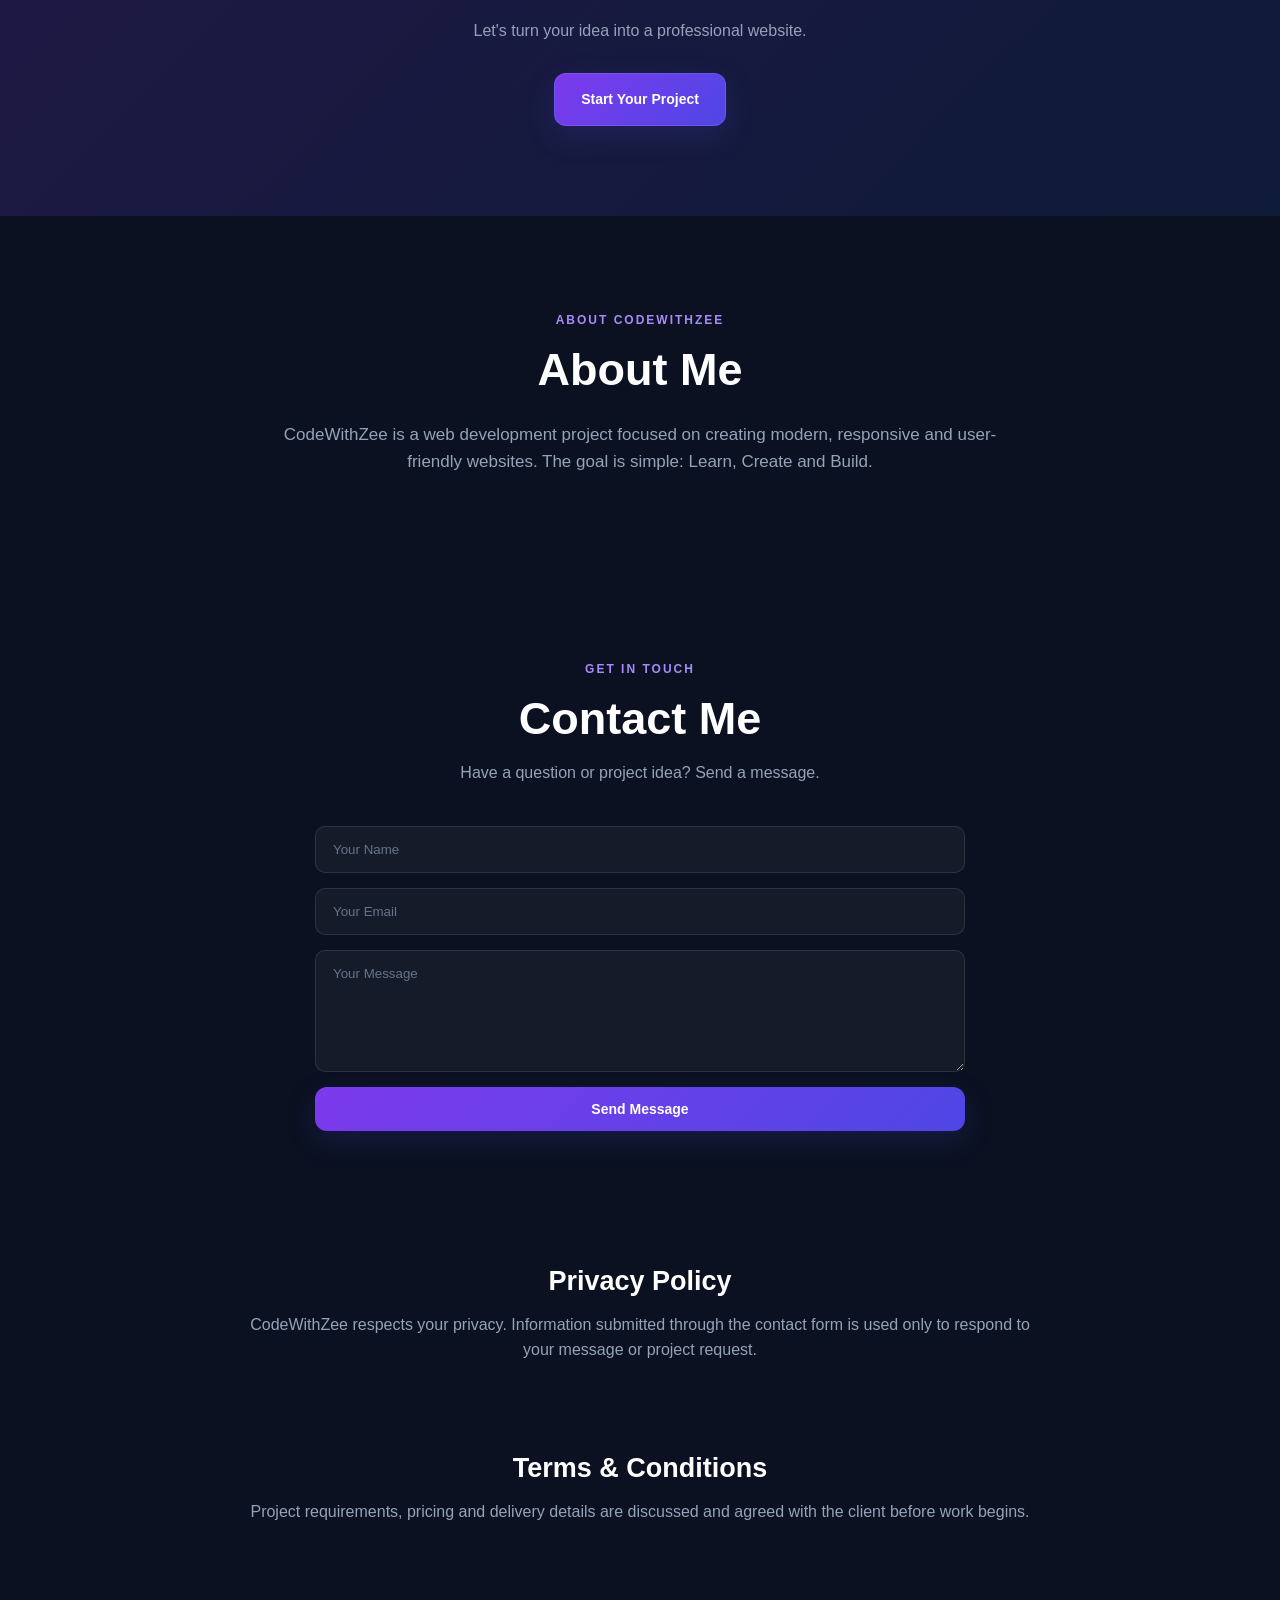
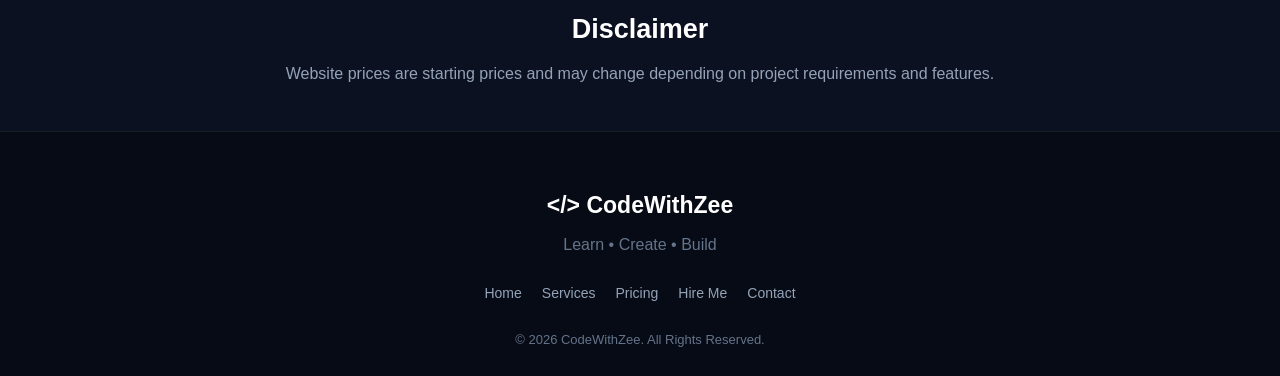
==== commit 93a6a0a7: "Add files via upload" ====
--- a/index.html
+++ b/index.html
@@ -8,13 +8,13 @@
     <meta name="google-site-verification"
         content="DafrLGyubxHYCzfOls7-y7Lkz924nJM7RMqvcfP1oYg">
 
-    <title>CodeWithZee | Modern Website Design & Development</title>
+    <title>CodeWithZee | Web Development & Website Design</title>
 
     <meta name="description"
-        content="CodeWithZee builds modern, responsive and professional websites for businesses, portfolios and personal brands.">
+        content="CodeWithZee creates modern, responsive and professional websites for businesses, portfolios and personal brands.">
 
     <meta name="keywords"
-        content="CodeWithZee, website design, web development, responsive websites, business websites, portfolio websites">
+        content="CodeWithZee, web development, website design, responsive website, business website, portfolio website">
 
     <meta name="author" content="CodeWithZee">
     <meta name="robots" content="index, follow">
@@ -23,10 +23,10 @@
         href="https://zubairahmad9477-art.github.io/Codex.Zee/">
 
     <meta property="og:title"
-        content="CodeWithZee | Modern Website Design & Development">
+        content="CodeWithZee | Web Development & Website Design">
 
     <meta property="og:description"
-        content="Modern, responsive and professional websites for businesses, portfolios and personal brands.">
+        content="Modern and responsive websites for businesses, portfolios and personal brands.">
 
     <meta property="og:type" content="website">
 
@@ -63,13 +63,21 @@
             <nav class="nav-links" id="navLinks">
 
                 <a href="#home">Home</a>
+
                 <a href="#services">Services</a>
+
                 <a href="#projects">Projects</a>
+
                 <a href="#tutorials">Tutorials</a>
+
                 <a href="#skills">Skills</a>
+
                 <a href="#pricing">Pricing</a>
+
                 <a href="#hire">Hire Me</a>
+
                 <a href="#about">About</a>
+
                 <a href="#contact">Contact</a>
 
             </nav>
@@ -95,24 +103,25 @@
         </h1>
 
         <p class="hero-description">
-            Learn web development, build modern websites,
-            and turn your ideas into digital experiences.
+            Build modern websites, learn coding,
+            and turn your ideas into reality.
         </p>
 
         <div class="hero-buttons">
 
             <a href="#services" class="hero-btn">
-                Explore Services
+                Get Started
             </a>
 
-            <a href="#pricing" class="hero-btn secondary-btn">
+            <a href="#pricing"
+                class="hero-btn secondary-btn">
                 View Packages
             </a>
 
         </div>
 
         <div class="scroll-indicator">
-            ↓ Explore CodeWithZee
+            ↓ Scroll to explore
         </div>
 
     </section>
@@ -125,16 +134,16 @@
     <section class="section" id="services">
 
         <span class="contact-tag">
-            WHAT I OFFER
+            WHAT I DO
         </span>
 
         <h2>
-            Web Services
+            My Services
         </h2>
 
         <p class="section-intro">
-            Modern and responsive website solutions
-            designed to help you build a strong online presence.
+            Professional web solutions designed
+            for modern businesses and personal brands.
         </p>
 
         <div class="cards">
@@ -150,9 +159,9 @@
                 </h3>
 
                 <p>
-                    Custom websites built with clean HTML,
-                    CSS and JavaScript for a smooth and
-                    reliable user experience.
+                    Modern and responsive websites
+                    built with clean HTML, CSS
+                    and JavaScript.
                 </p>
 
             </div>
@@ -169,9 +178,9 @@
                 </h3>
 
                 <p>
-                    Clean, modern and mobile-friendly designs
-                    that make your website look professional
-                    and easy to use.
+                    Clean, attractive and
+                    mobile-friendly designs
+                    for your brand.
                 </p>
 
             </div>
@@ -184,12 +193,13 @@
                 </div>
 
                 <h3>
-                    JavaScript Development
-                </h3>
-
-                <p>
-                    Interactive features and useful website
-                    functionality powered by JavaScript.
+                    JavaScript
+                </h3>
+
+                <p>
+                    Interactive features and
+                    smooth website functionality
+                    using JavaScript.
                 </p>
 
             </div>
@@ -203,19 +213,20 @@
          PROJECTS
     ========================== -->
 
-    <section class="section projects-section" id="projects">
+    <section class="section projects-section"
+        id="projects">
 
         <span class="contact-tag">
             MY WORK
         </span>
 
         <h2>
-            Projects & Concepts
+            Projects
         </h2>
 
         <p class="section-intro">
-            Explore website concepts designed for
-            different types of businesses and individuals.
+            Some website concepts and projects
+            created with CodeWithZee.
         </p>
 
         <div class="cards">
@@ -231,8 +242,8 @@
                 </h3>
 
                 <p>
-                    A professional online presence for
-                    businesses, shops, services and startups.
+                    Professional website concept
+                    for a growing business or company.
                 </p>
 
             </div>
@@ -249,8 +260,8 @@
                 </h3>
 
                 <p>
-                    A modern portfolio to showcase your
-                    skills, projects, experience and achievements.
+                    Modern portfolio to showcase
+                    skills, projects and experience.
                 </p>
 
             </div>
@@ -267,8 +278,8 @@
                 </h3>
 
                 <p>
-                    A product-focused website concept for
-                    businesses that want to showcase products online.
+                    Clean product-focused website
+                    concept for online businesses.
                 </p>
 
             </div>
@@ -282,19 +293,20 @@
          TUTORIALS
     ========================== -->
 
-    <section class="section" id="tutorials">
+    <section class="section"
+        id="tutorials">
 
         <span class="contact-tag">
-            LEARN WEB DEVELOPMENT
+            LEARN CODING
         </span>
 
         <h2>
-            Free Coding Tutorials
+            Free Tutorials
         </h2>
 
         <p class="section-intro">
-            Start learning web development from the basics
-            with simple examples and practical code.
+            Start learning web development
+            step by step.
         </p>
 
         <div class="cards">
@@ -310,11 +322,12 @@
                 </h3>
 
                 <p>
-                    Learn how HTML creates the structure
-                    and content of a webpage.
-                </p>
-
-                <a href="#html-tutorial" class="hero-btn">
+                    Learn the basic structure
+                    of websites using HTML.
+                </p>
+
+                <a href="#html-tutorial"
+                    class="hero-btn">
                     Learn HTML
                 </a>
 
@@ -332,11 +345,12 @@
                 </h3>
 
                 <p>
-                    Learn how to style webpages and create
-                    clean, attractive and responsive designs.
-                </p>
-
-                <a href="#css-tutorial" class="hero-btn">
+                    Learn how to style websites
+                    and make them beautiful.
+                </p>
+
+                <a href="#css-tutorial"
+                    class="hero-btn">
                     Learn CSS
                 </a>
 
@@ -354,12 +368,13 @@
                 </h3>
 
                 <p>
-                    Learn the basics of JavaScript and
-                    add interactive features to your websites.
-                </p>
-
-                <a href="#js-tutorial" class="hero-btn">
-                    Learn JavaScript
+                    Learn JavaScript and add
+                    interaction to websites.
+                </p>
+
+                <a href="#js-tutorial"
+                    class="hero-btn">
+                    Learn JS
                 </a>
 
             </div>
@@ -373,19 +388,16 @@
          HTML TUTORIAL
     ========================== -->
 
-    <section class="section tutorial-section" id="html-tutorial">
-
-        <span class="contact-tag">
-            HTML BASICS
-        </span>
+    <section class="section tutorial-section"
+        id="html-tutorial">
 
         <h2>
             HTML Tutorial
         </h2>
 
         <p>
-            HTML is the foundation of a webpage.
-            It defines the structure and content of your website.
+            HTML is used to create the
+            structure of a webpage.
         </p>
 
         <pre><code>&lt;h1&gt;Hello World&lt;/h1&gt;
@@ -399,20 +411,16 @@
          CSS TUTORIAL
     ========================== -->
 
-    <section class="section tutorial-section" id="css-tutorial">
-
-        <span class="contact-tag">
-            CSS BASICS
-        </span>
+    <section class="section tutorial-section"
+        id="css-tutorial">
 
         <h2>
             CSS Tutorial
         </h2>
 
         <p>
-            CSS controls the appearance of a webpage.
-            You can use it to create colors, layouts,
-            spacing and responsive designs.
+            CSS is used to design and
+            style webpages.
         </p>
 
         <pre><code>body {
@@ -431,19 +439,16 @@
          JAVASCRIPT TUTORIAL
     ========================== -->
 
-    <section class="section tutorial-section" id="js-tutorial">
-
-        <span class="contact-tag">
-            JAVASCRIPT BASICS
-        </span>
+    <section class="section tutorial-section"
+        id="js-tutorial">
 
         <h2>
             JavaScript Tutorial
         </h2>
 
         <p>
-            JavaScript adds interaction and dynamic
-            functionality to websites.
+            JavaScript makes websites
+            interactive.
         </p>
 
         <pre><code>function hello() {
@@ -457,19 +462,20 @@
          SKILLS
     ========================== -->
 
-    <section class="section" id="skills">
+    <section class="section"
+        id="skills">
 
         <span class="contact-tag">
             MY SKILLS
         </span>
 
         <h2>
-            Skills & Technologies
+            Skills
         </h2>
 
         <p class="section-intro">
-            Core web development skills used to create
-            modern and responsive websites.
+            Technologies and skills used
+            to create modern websites.
         </p>
 
         <div class="cards">
@@ -485,8 +491,8 @@
                 </h3>
 
                 <p>
-                    Clean website structure using
-                    modern HTML5 elements.
+                    Website structure and
+                    semantic HTML.
                 </p>
 
             </div>
@@ -503,8 +509,8 @@
                 </h3>
 
                 <p>
-                    Modern styling, layouts and
-                    responsive website design.
+                    Modern responsive
+                    website design.
                 </p>
 
             </div>
@@ -521,8 +527,8 @@
                 </h3>
 
                 <p>
-                    Interactive features and
-                    dynamic website functionality.
+                    Interactive website
+                    functionality.
                 </p>
 
             </div>
@@ -539,8 +545,8 @@
                 </h3>
 
                 <p>
-                    Websites designed to work well
-                    across mobile, tablet and desktop screens.
+                    Websites optimized for
+                    mobile and desktop.
                 </p>
 
             </div>
@@ -551,4 +557,891 @@
 
 
     <!-- =========================
-         PR+         PRICING
+    ========================== -->
+
+    <section class="section pricing-section"
+        id="pricing">
+
+        <span class="contact-tag">
+            SIMPLE PRICING
+        </span>
+
+        <h2>
+            Website Packages
+        </h2>
+
+        <p class="section-intro">
+            Choose a package that fits
+            your project.
+        </p>
+
+        <div class="cards">
+
+            <!-- BASIC -->
+
+            <div class="card pricing-card">
+
+                <div class="card-icon">
+                    🚀
+                </div>
+
+                <h3>
+                    Basic Website
+                </h3>
+
+                <div class="price">
+                    Rs. 3,000
+                </div>
+
+                <ul>
+
+                    <li>
+                        ✓ 1–3 Pages
+                    </li>
+
+                    <li>
+                        ✓ Mobile Friendly
+                    </li>
+
+                    <li>
+                        ✓ Modern Design
+                    </li>
+
+                    <li>
+                        ✓ Contact Section
+                    </li>
+
+                    <li>
+                        ✓ Basic SEO
+                    </li>
+
+                </ul>
+
+                <a
+                    class="hero-btn"
+                    href="https://wa.me/923018339477?text=Hello%20CodeWithZee%2C%20I%20want%20the%20Basic%20Website%20package.">
+
+                    Order Now
+
+                </a>
+
+            </div>
+
+
+            <!-- PROFESSIONAL -->
+
+            <div class="card pricing-card featured">
+
+                <span class="popular">
+                    POPULAR
+                </span>
+
+                <div class="card-icon">
+                    ⭐
+                </div>
+
+                <h3>
+                    Professional Website
+                </h3>
+
+                <div class="price">
+                    Rs. 5,000
+                </div>
+
+                <ul>
+
+                    <li>
+                        ✓ 4–6 Pages
+                    </li>
+
+                    <li>
+                        ✓ Responsive Design
+                    </li>
+
+                    <li>
+                        ✓ Modern Animations
+                    </li>
+
+                    <li>
+                        ✓ Contact Form
+                    </li>
+
+                    <li>
+                        ✓ Basic SEO
+                    </li>
+
+                    <li>
+                        ✓ WhatsApp Button
+                    </li>
+
+                </ul>
+
+                <a
+                    class="hero-btn"
+                    href="https://wa.me/923018339477?text=Hello%20CodeWithZee%2C%20I%20want%20the%20Professional%20Website%20package.">
+
+                    Order Now
+
+                </a>
+
+            </div>
+
+
+            <!-- BUSINESS -->
+
+            <div class="card pricing-card">
+
+                <div class="card-icon">
+                    💎
+                </div>
+
+                <h3>
+                    Business Website
+                </h3>
+
+                <div class="price">
+                    Rs. 8,000
+                </div>
+
+                <ul>
+
+                    <li>
+                        ✓ 6+ Pages
+                    </li>
+
+                    <li>
+                        ✓ Premium Design
+                    </li>
+
+                    <li>
+                        ✓ Advanced Animations
+                    </li>
+
+                    <li>
+                        ✓ Contact System
+                    </li>
+
+                    <li>
+                        ✓ SEO Setup
+                    </li>
+
+                    <li>
+                        ✓ WhatsApp Integration
+                    </li>
+
+                </ul>
+
+                <a
+                    class="hero-btn"
+                    href="https://wa.me/923018339477?text=Hello%20CodeWithZee%2C%20I%20want%20the%20Business%20Website%20package.">
+
+                    Order Now
+
+                </a>
+
+            </div>
+
+        </div>
+
+    </section>
+
+
+    <!-- =========================
+         ORDER SYSTEM
+    ========================== -->
+
+    <section class="section order-section"
+        id="order">
+
+        <span class="contact-tag">
+            START YOUR PROJECT
+        </span>
+
+        <h2>
+            Tell Me About Your Website
+        </h2>
+
+        <p class="section-intro">
+            Select your website type and
+            send your project details directly
+            on WhatsApp.
+        </p>
+
+        <form
+            id="projectForm"
+            class="project-form">
+
+            <input
+                type="text"
+                id="clientName"
+                placeholder="Your Name"
+                required>
+
+
+            <select
+                id="websiteType"
+                required>
+
+                <option value="">
+                    Select Website Type
+                </option>
+
+                <option value="Business Website">
+                    Business Website
+                </option>
+
+                <option value="Portfolio Website">
+                    Portfolio Website
+                </option>
+
+                <option value="Personal Website">
+                    Personal Website
+                </option>
+
+                <option value="Online Store">
+                    Online Store
+                </option>
+
+                <option value="Other Website">
+                    Other Website
+                </option>
+
+            </select>
+
+
+            <select
+                id="budget"
+                required>
+
+                <option value="">
+                    Select Package
+                </option>
+
+                <option value="Basic - Rs. 3,000">
+                    Basic - Rs. 3,000
+                </option>
+
+                <option value="Professional - Rs. 5,000">
+                    Professional - Rs. 5,000
+                </option>
+
+                <option value="Business - Rs. 8,000">
+                    Business - Rs. 8,000
+                </option>
+
+            </select>
+
+
+            <textarea
+                id="projectDetails"
+                rows="5"
+                placeholder="Tell me about your website..."
+                required></textarea>
+
+
+            <button
+                type="submit"
+                class="hero-btn">
+
+                💬 Send Project on WhatsApp
+
+            </button>
+
+        </form>
+
+    </section>
+
+
+    <!-- =========================
+         WHY CHOOSE CODEWITHZEE
+    ========================== -->
+
+    <section class="section why-section"
+        id="why">
+
+        <span class="contact-tag">
+            WHY CHOOSE ME
+        </span>
+
+        <h2>
+            Why Choose CodeWithZee?
+        </h2>
+
+        <p class="section-intro">
+            Simple, modern and professional
+            websites built with care.
+        </p>
+
+        <div class="why-grid">
+
+            <div class="why-card">
+
+                <div class="why-icon">
+                    📱
+                </div>
+
+                <h3>
+                    Mobile Friendly
+                </h3>
+
+                <p>
+                    Websites designed to work
+                    smoothly on mobile, tablet
+                    and desktop.
+                </p>
+
+            </div>
+
+
+            <div class="why-card">
+
+                <div class="why-icon">
+                    ⚡
+                </div>
+
+                <h3>
+                    Modern Design
+                </h3>
+
+                <p>
+                    Clean layouts, attractive
+                    sections and modern styling.
+                </p>
+
+            </div>
+
+
+            <div class="why-card">
+
+                <div class="why-icon">
+                    🔍
+                </div>
+
+                <h3>
+                    SEO Ready
+                </h3>
+
+                <p>
+                    Basic SEO structure to help
+                    search engines understand
+                    your website.
+                </p>
+
+            </div>
+
+
+            <div class="why-card">
+
+                <div class="why-icon">
+                    💬
+                </div>
+
+                <h3>
+                    Easy Communication
+                </h3>
+
+                <p>
+                    Project discussions can be
+                    handled directly through
+                    WhatsApp.
+                </p>
+
+            </div>
+
+        </div>
+
+    </section>
+
+
+    <!-- =========================
+         HIRE ME
+    ========================== -->
+
+    <section class="section hire-section"
+        id="hire">
+
+        <span class="contact-tag">
+            WORK WITH ME
+        </span>
+
+        <h2>
+            Hire CodeWithZee
+        </h2>
+
+        <p class="section-intro">
+            Need a modern website for your
+            business or personal brand?
+            Let's build it together.
+        </p>
+
+        <div class="cards">
+
+            <div class="card">
+
+                <div class="card-icon">
+                    🏢
+                </div>
+
+                <h3>
+                    Business Website
+                </h3>
+
+                <p>
+                    Professional website for
+                    shops, businesses and services.
+                </p>
+
+                <a
+                    class="hero-btn"
+                    href="https://wa.me/923018339477?text=Hello%20CodeWithZee%2C%20I%20need%20a%20Business%20Website.">
+
+                    Discuss Project
+
+                </a>
+
+            </div>
+
+
+            <div class="card">
+
+                <div class="card-icon">
+                    👨‍💻
+                </div>
+
+                <h3>
+                    Portfolio Website
+                </h3>
+
+                <p>
+                    Showcase your skills, work
+                    and experience with a modern
+                    portfolio.
+                </p>
+
+                <a
+                    class="hero-btn"
+                    href="https://wa.me/923018339477?text=Hello%20CodeWithZee%2C%20I%20need%20a%20Portfolio%20Website.">
+
+                    Discuss Project
+
+                </a>
+
+            </div>
+
+
+            <div class="card">
+
+                <div class="card-icon">
+                    📱
+                </div>
+
+                <h3>
+                    Responsive Website
+                </h3>
+
+                <p>
+                    A website that looks great
+                    on mobile, tablet and desktop.
+                </p>
+
+                <a
+                    class="hero-btn"
+                    href="https://wa.me/923018339477?text=Hello%20CodeWithZee%2C%20I%20need%20a%20Responsive%20Website.">
+
+                    Discuss Project
+
+                </a>
+
+            </div>
+
+        </div>
+
+    </section>
+
+
+    <!-- =========================
+         CTA
+    ========================== -->
+
+    <section class="cta-section">
+
+        <h2>
+            Have a Website Idea?
+        </h2>
+
+        <p>
+            Let's turn your idea into
+            a professional website.
+        </p>
+
+        <a
+            href="#order"
+            class="hero-btn">
+
+            Start Your Project
+
+        </a>
+
+    </section>
+
+
+    <!-- =========================
+         ABOUT
+    ========================== -->
+
+    <section class="section"
+        id="about">
+
+        <span class="contact-tag">
+            ABOUT CODEWITHZEE
+        </span>
+
+        <h2>
+            About Me
+        </h2>
+
+        <p class="about-text">
+            CodeWithZee is a web development
+            project focused on creating modern,
+            responsive and user-friendly websites.
+
+            The goal is simple:
+            Learn, Create and Build.
+        </p>
+
+    </section>
+
+
+    <!-- =========================
+         CONTACT
+    ========================== -->
+
+    <section class="section contact-section"
+        id="contact">
+
+        <span class="contact-tag">
+            GET IN TOUCH
+        </span>
+
+        <h2>
+            Contact Me
+        </h2>
+
+        <p class="section-intro">
+            Have a question or project idea?
+            Send a message.
+        </p>
+
+        <form
+            action="https://formspree.io/f/xoeqkjyp"
+            method="POST"
+            class="contact-form">
+
+            <input
+                type="text"
+                name="name"
+                placeholder="Your Name"
+                required>
+
+
+            <input
+                type="email"
+                name="email"
+                placeholder="Your Email"
+                required>
+
+
+            <textarea
+                name="message"
+                rows="6"
+                placeholder="Your Message"
+                required></textarea>
+
+
+            <button
+                type="submit"
+                class="hero-btn">
+
+                Send Message
+
+            </button>
+
+        </form>
+
+    </section>
+
+
+    <!-- =========================
+         PRIVACY POLICY
+    ========================== -->
+
+    <section class="section legal-section">
+
+        <h2>
+            Privacy Policy
+        </h2>
+
+        <p>
+            CodeWithZee respects your privacy.
+            Information submitted through the
+            contact form is used only to respond
+            to your message or project request.
+        </p>
+
+    </section>
+
+
+    <!-- =========================
+         TERMS
+    ========================== -->
+
+    <section class="section legal-section">
+
+        <h2>
+            Terms & Conditions
+        </h2>
+
+        <p>
+            Project requirements, pricing and
+            delivery details are discussed and
+            agreed with the client before work begins.
+        </p>
+
+    </section>
+
+
+    <!-- =========================
+         DISCLAIMER
+    ========================== -->
+
+    <section class="section legal-section">
+
+        <h2>
+            Disclaimer
+        </h2>
+
+        <p>
+            Website prices are starting prices
+            and may change depending on project
+            requirements and features.
+        </p>
+
+    </section>
+
+
+    <!-- =========================
+         FOOTER
+    ========================== -->
+
+    <footer class="footer">
+
+        <div class="footer-content">
+
+            <div class="footer-logo">
+                &lt;/&gt; CodeWithZee
+            </div>
+
+            <p>
+                Learn • Create • Build
+            </p>
+
+            <div class="footer-links">
+
+                <a href="#home">
+                    Home
+                </a>
+
+                <a href="#services">
+                    Services
+                </a>
+
+                <a href="#pricing">
+                    Pricing
+                </a>
+
+                <a href="#hire">
+                    Hire Me
+                </a>
+
+                <a href="#contact">
+                    Contact
+                </a>
+
+            </div>
+
+            <p class="copyright">
+                © 2026 CodeWithZee.
+                All Rights Reserved.
+            </p>
+
+        </div>
+
+    </footer>
+
+
+    <!-- =========================
+         TOP BUTTON
+    ========================== -->
+
+    <button
+        id="topButton"
+        class="top-button"
+        aria-label="Back to top">
+
+        ↑
+
+    </button>
+
+
+    <!-- =========================
+         JAVASCRIPT
+    ========================== -->
+
+    <script>
+
+        /* MOBILE MENU */
+
+        const menuToggle =
+            document.getElementById("menuToggle");
+
+        const navLinks =
+            document.getElementById("navLinks");
+
+
+        menuToggle.addEventListener(
+            "click",
+            function () {
+
+                navLinks.classList.toggle("active");
+
+            }
+        );
+
+
+        /* CLOSE MENU AFTER CLICK */
+
+        document
+            .querySelectorAll(".nav-links a")
+            .forEach(function (link) {
+
+                link.addEventListener(
+                    "click",
+                    function () {
+
+                        navLinks.classList.remove("active");
+
+                    }
+                );
+
+            });
+
+
+        /* BACK TO TOP */
+
+        const topButton =
+            document.getElementById("topButton");
+
+
+        window.addEventListener(
+            "scroll",
+            function () {
+
+                if (window.scrollY > 400) {
+
+                    topButton.classList.add("show");
+
+                } else {
+
+                    topButton.classList.remove("show");
+
+                }
+
+            }
+        );
+
+
+        topButton.addEventListener(
+            "click",
+            function () {
+
+                window.scrollTo({
+                    top: 0,
+                    behavior: "smooth"
+                });
+
+            }
+        );
+
+
+        /* PROJECT ORDER FORM */
+
+        const projectForm =
+            document.getElementById("projectForm");
+
+
+        projectForm.addEventListener(
+            "submit",
+            function (event) {
+
+                event.preventDefault();
+
+
+                const name =
+                    document.getElementById(
+                        "clientName"
+                    ).value;
+
+
+                const website =
+                    document.getElementById(
+                        "websiteType"
+                    ).value;
+
+
+                const packageName =
+                    document.getElementById(
+                        "budget"
+                    ).value;
+
+
+                const details =
+                    document.getElementById(
+                        "projectDetails"
+                    ).value;
+
+
+                const message =
+                    "Hello CodeWithZee!" +
+                    "\n\n" +
+                    "Name: " +
+                    name +
+                    "\n" +
+                    "Website Type: " +
+                    website +
+                    "\n" +
+                    "Package: " +
+                    packageName +
+                    "\n" +
+                    "Project Details: " +
+                    details;
+
+
+                const whatsappURL =
+                    "https://wa.me/923018339477?text=" +
+                    encodeURIComponent(message);
+
+
+                window.open(
+                    whatsappURL,
+                    "_blank"
+                );
+
+            }
+        );
+
+    </script>
+
+</body>
+
+</html>
--- a/style.css
+++ b/style.css
@@ -1,5 +1,5 @@
 /* =========================
-   CODEWITHZEE - STYLE
+   CODEWITHZEE - COMPLETE CSS
    ========================= */
 
 * {
@@ -10,6 +10,7 @@
 
 html {
     scroll-behavior: smooth;
+    scroll-padding-top: 75px;
 }
 
 body {
@@ -32,6 +33,10 @@
     font-family: inherit;
 }
 
+::selection {
+    background: #7c3aed;
+    color: #ffffff;
+}
 
 /* =========================
    NAVBAR
@@ -41,17 +46,17 @@
     position: sticky;
     top: 0;
     z-index: 1000;
-    background: rgba(11, 17, 32, 0.88);
+    background: rgba(7, 11, 21, 0.95);
     backdrop-filter: blur(15px);
-    border-bottom: 1px solid rgba(255, 255, 255, 0.08);
+    -webkit-backdrop-filter: blur(15px);
+    border-bottom: 1px solid rgba(255,255,255,0.08);
 }
 
 .nav-container {
     max-width: 1200px;
+    min-height: 70px;
     margin: auto;
-    min-height: 70px;
     padding: 0 25px;
-
     display: flex;
     align-items: center;
     justify-content: space-between;
@@ -60,24 +65,22 @@
 .logo {
     font-size: 22px;
     font-weight: 800;
-    letter-spacing: 0.5px;
     color: #ffffff;
-}
-
-.logo::first-letter {
-    color: #8b5cf6;
+    white-space: nowrap;
 }
 
 .nav-links {
     display: flex;
     align-items: center;
-    gap: 22px;
+    gap: 20px;
 }
 
 .nav-links a {
-    font-size: 14px;
     color: #cbd5e1;
-    transition: 0.3s;
+    font-size: 13px;
+    font-weight: 600;
+    padding: 8px 0;
+    transition: 0.3s ease;
 }
 
 .nav-links a:hover {
@@ -86,140 +89,153 @@
 
 .menu-toggle {
     display: none;
-    border: none;
+    border: 0;
     background: transparent;
     color: #ffffff;
     font-size: 28px;
     cursor: pointer;
 }
 
-
 /* =========================
    HERO
    ========================= */
 
 .hero {
-    min-height: 90vh;
-    padding: 120px 20px 80px;
-    text-align: center;
-
+    min-height: calc(100vh - 70px);
+    padding: 80px 20px 70px;
     position: relative;
     overflow: hidden;
-
     display: flex;
     flex-direction: column;
     align-items: center;
     justify-content: center;
+    text-align: center;
 
     background:
-        radial-gradient(circle at 20% 20%,
-        rgba(124, 58, 237, 0.18),
-        transparent 35%),
-        radial-gradient(circle at 80% 70%,
-        rgba(37, 99, 235, 0.18),
-        transparent 35%);
+        radial-gradient(
+            circle at 50% 30%,
+            rgba(124,58,237,0.22),
+            transparent 40%
+        ),
+        radial-gradient(
+            circle at 10% 80%,
+            rgba(37,99,235,0.12),
+            transparent 35%
+        ),
+        #0b1120;
 }
 
 .hero::before {
     content: "";
     position: absolute;
-    width: 300px;
-    height: 300px;
+    width: 420px;
+    height: 420px;
+    left: 50%;
+    top: 50%;
+    transform: translate(-50%, -50%);
     border-radius: 50%;
-    background: rgba(139, 92, 246, 0.12);
-    filter: blur(80px);
-    top: 80px;
-    left: -100px;
-}
-
-.hero::after {
-    content: "";
-    position: absolute;
-    width: 300px;
-    height: 300px;
-    border-radius: 50%;
-    background: rgba(59, 130, 246, 0.10);
-    filter: blur(80px);
-    bottom: 20px;
-    right: -100px;
-}
-
-.hero-tag,
-.contact-tag {
-    color: #a78bfa;
-    font-size: 13px;
-    font-weight: 700;
+    background: rgba(124,58,237,0.12);
+    filter: blur(100px);
+    pointer-events: none;
+}
+
+.hero-tag {
+    display: inline-block;
+    padding: 8px 16px;
+    margin-bottom: 22px;
+    border-radius: 50px;
+    color: #c4b5fd;
+    font-size: 12px;
+    font-weight: 800;
     letter-spacing: 2px;
-    margin-bottom: 15px;
     text-transform: uppercase;
+    background: rgba(139,92,246,0.08);
+    border: 1px solid rgba(167,139,250,0.30);
 }
 
 .hero h1 {
-    max-width: 900px;
-    font-size: clamp(38px, 7vw, 72px);
+    max-width: 950px;
+    margin-bottom: 25px;
+    font-size: clamp(40px, 8vw, 78px);
     line-height: 1.05;
-    margin-bottom: 25px;
     font-weight: 900;
+    letter-spacing: -2px;
 }
 
 .hero h1 span {
     display: block;
+    margin-top: 8px;
     background: linear-gradient(
         90deg,
-        #8b5cf6,
-        #6366f1,
-        #38bdf8
+        #a78bfa,
+        #818cf8,
+        #38bdf8,
+        #a78bfa
     );
+    background-size: 250% auto;
     -webkit-background-clip: text;
+    background-clip: text;
     -webkit-text-fill-color: transparent;
+    animation: gradientMove 5s linear infinite;
+}
+
+@keyframes gradientMove {
+    0% {
+        background-position: 0% center;
+    }
+    100% {
+        background-position: 250% center;
+    }
 }
 
 .hero-description {
-    max-width: 650px;
-    color: #aab4c5;
+    max-width: 620px;
+    margin-bottom: 32px;
+    color: #b8c1d1;
     font-size: 18px;
-    margin-bottom: 35px;
+    line-height: 1.8;
 }
 
 .hero-buttons {
     display: flex;
-    gap: 15px;
+    align-items: center;
+    justify-content: center;
+    gap: 14px;
     flex-wrap: wrap;
-    justify-content: center;
 }
 
 .hero-btn {
     display: inline-block;
-    padding: 13px 25px;
-    border-radius: 10px;
+    padding: 14px 26px;
+    border-radius: 12px;
     background: linear-gradient(
         135deg,
         #7c3aed,
         #4f46e5
     );
     color: #ffffff;
-    font-weight: 700;
-    border: 1px solid rgba(255, 255, 255, 0.10);
-    transition: 0.3s;
+    font-size: 14px;
+    font-weight: 800;
+    border: 1px solid rgba(255,255,255,0.10);
+    box-shadow: 0 10px 30px rgba(79,70,229,0.18);
+    transition: 0.3s ease;
     cursor: pointer;
 }
 
 .hero-btn:hover {
-    transform: translateY(-3px);
-    box-shadow: 0 12px 30px rgba(99, 102, 241, 0.30);
+    transform: translateY(-4px);
 }
 
 .secondary-btn {
-    background: transparent;
-    border: 1px solid rgba(167, 139, 250, 0.5);
+    background: rgba(255,255,255,0.035);
+    border: 1px solid rgba(167,139,250,0.45);
 }
 
 .scroll-indicator {
-    margin-top: 55px;
+    margin-top: 42px;
     color: #64748b;
     font-size: 13px;
 }
-
 
 /* =========================
    SECTIONS
@@ -234,16 +250,27 @@
 
 .section h2,
 .cta-section h2 {
+    margin-bottom: 15px;
     font-size: clamp(30px, 5vw, 45px);
-    margin-bottom: 15px;
+    line-height: 1.15;
+}
+
+.contact-tag {
+    display: inline-block;
+    margin-bottom: 14px;
+    color: #a78bfa;
+    font-size: 12px;
+    font-weight: 800;
+    letter-spacing: 2px;
+    text-transform: uppercase;
 }
 
 .section-intro {
     max-width: 650px;
     margin: 0 auto 40px;
     color: #94a3b8;
-}
-
+    font-size: 16px;
+}
 
 /* =========================
    CARDS
@@ -257,53 +284,48 @@
 }
 
 .card {
-    position: relative;
     padding: 30px 24px;
     border-radius: 18px;
-
-    background: rgba(255, 255, 255, 0.045);
-    border: 1px solid rgba(255, 255, 255, 0.08);
-
-    transition: 0.35s;
+    background: rgba(255,255,255,0.045);
+    border: 1px solid rgba(255,255,255,0.08);
+    transition: 0.35s ease;
 }
 
 .card:hover {
     transform: translateY(-8px);
-    border-color: rgba(139, 92, 246, 0.5);
-    box-shadow: 0 18px 45px rgba(0, 0, 0, 0.25);
+    border-color: rgba(139,92,246,0.50);
+    box-shadow: 0 18px 45px rgba(0,0,0,0.25);
 }
 
 .card-icon,
 .project-icon {
+    margin-bottom: 15px;
     font-size: 40px;
-    margin-bottom: 15px;
 }
 
 .card h3 {
+    margin-bottom: 12px;
     font-size: 21px;
-    margin-bottom: 12px;
 }
 
 .card p {
+    margin-bottom: 20px;
     color: #94a3b8;
     font-size: 15px;
-    margin-bottom: 20px;
-}
-
+}
 
 /* =========================
    PROJECTS
    ========================= */
 
 .projects-section {
-    background: rgba(255, 255, 255, 0.015);
+    background: rgba(255,255,255,0.015);
 }
 
 .project-card {
     min-height: 230px;
 }
 
-
 /* =========================
    TUTORIALS
    ========================= */
@@ -317,35 +339,35 @@
 }
 
 .tutorial-section > p {
+    max-width: 750px;
+    margin: 0 auto 25px;
+    color: #94a3b8;
     text-align: center;
-    color: #94a3b8;
-    margin-bottom: 25px;
 }
 
 pre {
     max-width: 800px;
     margin: 25px auto;
     padding: 25px;
-
     overflow-x: auto;
-
     border-radius: 14px;
     background: #050914;
-    border: 1px solid rgba(255, 255, 255, 0.08);
+    border: 1px solid rgba(255,255,255,0.08);
+    text-align: left;
 }
 
 code {
     color: #c4b5fd;
     font-family: monospace;
-}
-
+    font-size: 14px;
+}
 
 /* =========================
    PRICING
    ========================= */
 
 .pricing-section {
-    background: rgba(255, 255, 255, 0.015);
+    background: rgba(255,255,255,0.015);
 }
 
 .pricing-card {
@@ -357,22 +379,22 @@
 
 .pricing-card ul {
     width: 100%;
+    margin: 20px 0 25px;
     list-style: none;
     text-align: left;
-    margin: 20px 0 25px;
 }
 
 .pricing-card li {
+    padding: 7px 0;
     color: #cbd5e1;
-    padding: 7px 0;
     font-size: 14px;
 }
 
 .price {
+    margin: 8px 0;
+    color: #a78bfa;
     font-size: 34px;
     font-weight: 900;
-    color: #a78bfa;
-    margin: 8px 0;
 }
 
 .pricing-card .hero-btn {
@@ -380,39 +402,30 @@
 }
 
 .featured {
-    border-color: rgba(139, 92, 246, 0.65);
-    transform: scale(1.03);
-}
-
-.featured:hover {
-    transform: scale(1.03) translateY(-8px);
+    border-color: rgba(139,92,246,0.65);
 }
 
 .popular {
     position: absolute;
     top: 15px;
     right: 15px;
-
     padding: 5px 10px;
     border-radius: 20px;
-
+    background: #7c3aed;
+    color: #ffffff;
     font-size: 10px;
     font-weight: 800;
-
-    background: #7c3aed;
-    color: white;
-}
-
-
-/* =========================
-   ORDER FORM
+}
+
+/* =========================
+   FORMS
    ========================= */
 
 .order-section {
     background:
         radial-gradient(
             circle at center,
-            rgba(124, 58, 237, 0.10),
+            rgba(124,58,237,0.10),
             transparent 60%
         );
 }
@@ -421,7 +434,6 @@
 .contact-form {
     max-width: 650px;
     margin: 35px auto 0;
-
     display: flex;
     flex-direction: column;
     gap: 15px;
@@ -434,33 +446,17 @@
 .contact-form textarea {
     width: 100%;
     padding: 15px 17px;
-
-    border: 1px solid rgba(255, 255, 255, 0.10);
     border-radius: 10px;
-
-    background: rgba(255, 255, 255, 0.045);
+    border: 1px solid rgba(255,255,255,0.10);
+    background: rgba(255,255,255,0.045);
     color: #ffffff;
-
     outline: none;
-    transition: 0.3s;
-}
-
-.project-form input:focus,
-.project-form select:focus,
-.project-form textarea:focus,
-.contact-form input:focus,
-.contact-form textarea:focus {
-    border-color: #8b5cf6;
-    box-shadow: 0 0 0 3px rgba(139, 92, 246, 0.10);
-}
-
-.project-form select {
-    appearance: auto;
 }
 
 .project-form textarea,
 .contact-form textarea {
     resize: vertical;
+    min-height: 120px;
 }
 
 .project-form input::placeholder,
@@ -475,23 +471,17 @@
     border: none;
 }
 
-
-/* =========================
-   HIRE ME
+/* =========================
+   HIRE / WHY
    ========================= */
 
 .hire-section {
-    background: rgba(255, 255, 255, 0.015);
+    background: rgba(255,255,255,0.015);
 }
 
 .hire-section .card {
     min-height: 280px;
 }
-
-
-/* =========================
-   WHY CODEWITHZEE
-   ========================= */
 
 .why-section {
     padding-top: 40px;
@@ -507,25 +497,13 @@
 .why-card {
     padding: 25px 18px;
     border-radius: 16px;
-
-    background: rgba(255, 255, 255, 0.04);
-    border: 1px solid rgba(255, 255, 255, 0.08);
-
-    transition: 0.3s;
-}
-
-.why-card:hover {
-    transform: translateY(-6px);
-    border-color: rgba(139, 92, 246, 0.5);
+    background: rgba(255,255,255,0.04);
+    border: 1px solid rgba(255,255,255,0.08);
 }
 
 .why-icon {
+    margin-bottom: 12px;
     font-size: 34px;
-    margin-bottom: 12px;
-}
-
-.why-card h3 {
-    margin-bottom: 8px;
 }
 
 .why-card p {
@@ -533,7 +511,6 @@
     font-size: 14px;
 }
 
-
 /* =========================
    CTA
    ========================= */
@@ -541,23 +518,20 @@
 .cta-section {
     padding: 90px 20px;
     text-align: center;
-
-    background:
-        linear-gradient(
-            135deg,
-            rgba(124, 58, 237, 0.18),
-            rgba(37, 99, 235, 0.12)
-        );
+    background: linear-gradient(
+        135deg,
+        rgba(124,58,237,0.18),
+        rgba(37,99,235,0.12)
+    );
 }
 
 .cta-section p {
+    margin-bottom: 30px;
     color: #94a3b8;
-    margin-bottom: 30px;
-}
-
-
-/* =========================
-   ABOUT
+}
+
+/* =========================
+   ABOUT / LEGAL
    ========================= */
 
 .about-text {
@@ -567,11 +541,6 @@
     font-size: 17px;
 }
 
-
-/* =========================
-   LEGAL
-   ========================= */
-
 .legal-section {
     padding-top: 45px;
     padding-bottom: 45px;
@@ -587,22 +556,21 @@
     color: #94a3b8;
 }
 
-
 /* =========================
    FOOTER
    ========================= */
 
 .footer {
     padding: 55px 20px 25px;
-    border-top: 1px solid rgba(255, 255, 255, 0.08);
     background: #070b15;
+    border-top: 1px solid rgba(255,255,255,0.08);
     text-align: center;
 }
 
 .footer-logo {
+    margin-bottom: 8px;
     font-size: 23px;
     font-weight: 800;
-    margin-bottom: 8px;
 }
 
 .footer p {
@@ -620,17 +588,11 @@
 .footer-links a {
     color: #94a3b8;
     font-size: 14px;
-    transition: 0.3s;
-}
-
-.footer-links a:hover {
-    color: #a78bfa;
 }
 
 .copyright {
     font-size: 13px;
 }
-
 
 /* =========================
    TOP BUTTON
@@ -640,22 +602,16 @@
     position: fixed;
     right: 20px;
     bottom: 20px;
-
     width: 45px;
     height: 45px;
-
     border: none;
     border-radius: 50%;
-
     background: #7c3aed;
     color: #ffffff;
-
     font-size: 20px;
     cursor: pointer;
-
     opacity: 0;
     visibility: hidden;
-
     transition: 0.3s;
     z-index: 999;
 }
@@ -665,46 +621,14 @@
     visibility: visible;
 }
 
-.top-button:hover {
-    transform: translateY(-4px);
-}
-
-
-/* =========================
-   ANIMATIONS
-   ========================= */
-
-.card,
-.why-card,
-.hero-btn {
-    animation: fadeUp 0.7s ease both;
-}
-
-@keyframes fadeUp {
-    from {
-        opacity: 0;
-        transform: translateY(18px);
-    }
-
-    to {
-        opacity: 1;
-        transform: translateY(0);
-    }
-}
-
-
-/* =========================
-   TABLET
+/* =========================
+   MOBILE
    ========================= */
 
 @media (max-width: 900px) {
 
     .nav-links {
-        gap: 13px;
-    }
-
-    .nav-links a {
-        font-size: 12px;
+        gap: 12px;
     }
 
     .cards {
@@ -714,23 +638,13 @@
     .why-grid {
         grid-template-columns: repeat(2, 1fr);
     }
-
-}
-
-
-/* =========================
-   MOBILE
-   ========================= */
+}
 
 @media (max-width: 768px) {
 
     .nav-container {
         min-height: 65px;
         padding: 0 18px;
-    }
-
-    .logo {
-        font-size: 19px;
     }
 
     .menu-toggle {
@@ -741,18 +655,14 @@
         position: absolute;
         top: 65px;
         left: 0;
-
         width: 100%;
-
-        padding: 15px 20px 25px;
-
+        padding: 20px;
         display: none;
         flex-direction: column;
         align-items: stretch;
         gap: 0;
-
-        background: rgba(7, 11, 21, 0.98);
-        border-bottom: 1px solid rgba(255, 255, 255, 0.08);
+        background: rgba(7,11,21,0.98);
+        border-bottom: 1px solid rgba(255,255,255,0.08);
     }
 
     .nav-links.active {
@@ -760,48 +670,124 @@
     }
 
     .nav-links a {
-        padding: 13px 10px;
-        font-size: 15px;
-        border-bottom: 1px solid rgba(255, 255, 255, 0.05);
+        padding: 13px 5px;
+        border-bottom: 1px solid rgba(255,255,255,0.06);
+        font-size: 14px;
     }
 
     .hero {
-        min-height: 82vh;
-        padding: 90px 18px 60px;
+        min-height: calc(100vh - 65px);
+        padding: 60px 18px 50px;
     }
 
     .hero h1 {
-        font-size: 43px;
+        font-size: clamp(34px, 11vw, 55px);
+        letter-spacing: -1px;
     }
 
     .hero-description {
         font-size: 16px;
+        line-height: 1.7;
+    }
+
+    .hero-buttons {
+        width: 100%;
+        flex-direction: column;
+    }
+
+    .hero-btn {
+        width: 100%;
+        max-width: 320px;
+        text-align: center;
+        padding: 14px 20px;
     }
 
     .section {
-        padding: 70px 18px;
+        padding: 65px 18px;
     }
 
     .cards {
         grid-template-columns: 1fr;
-        gap: 18px;
     }
 
     .why-grid {
         grid-template-columns: 1fr;
     }
 
+    .pricing-card {
+        min-height: auto;
+    }
+
     .featured {
         transform: none;
     }
 
     .featured:hover {
-        transform: translateY(-8px);
-    }
-
-    .pricing-card {
-        min-height: auto;
-    }
-
-    .hero-btn {
-        padding: +        transform: translateY(-6px);
+    }
+
+    pre {
+        padding: 18px;
+    }
+}
+
+/* =========================
+   SMALL PHONES
+   ========================= */
+
+@media (max-width: 400px) {
+
+    .logo {
+        font-size: 19px;
+    }
+
+    .hero {
+        padding: 45px 15px;
+    }
+
+    .hero-tag {
+        font-size: 10px;
+        letter-spacing: 1.5px;
+    }
+
+    .hero h1 {
+        font-size: 32px;
+    }
+
+    .hero-description {
+        font-size: 15px;
+    }
+
+    .section h2,
+    .cta-section h2 {
+        font-size: 28px;
+    }
+
+    .card {
+        padding: 25px 18px;
+    }
+
+    .top-button {
+        right: 15px;
+        bottom: 15px;
+    }
+}
+
+/* =========================
+   REDUCED MOTION
+   ========================= */
+
+@media (prefers-reduced-motion: reduce) {
+
+    html {
+        scroll-behavior: auto;
+    }
+
+    *,
+    *::before,
+    *::after {
+        animation-duration: 0.01ms !important;
+        animation-iteration-count: 1 !important;
+        transition-duration: 0.01ms !important;
+    }
+}
